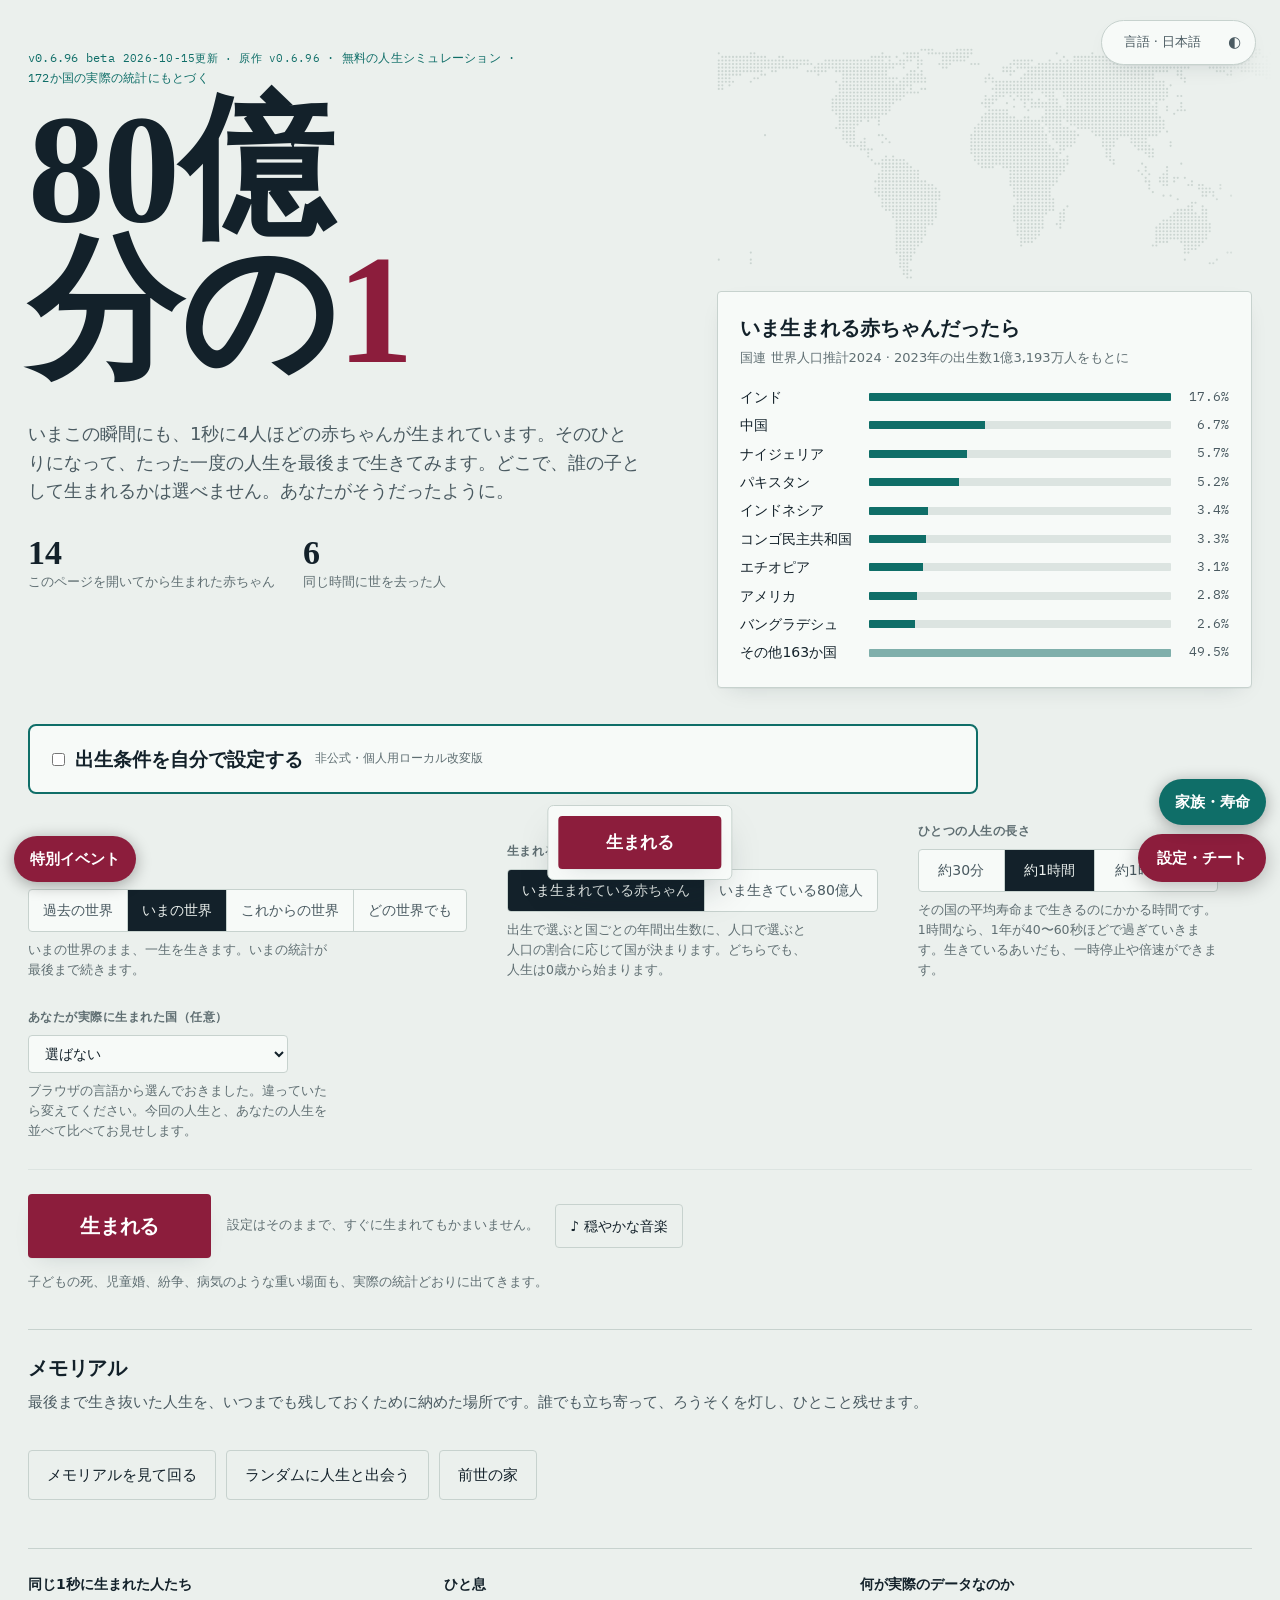
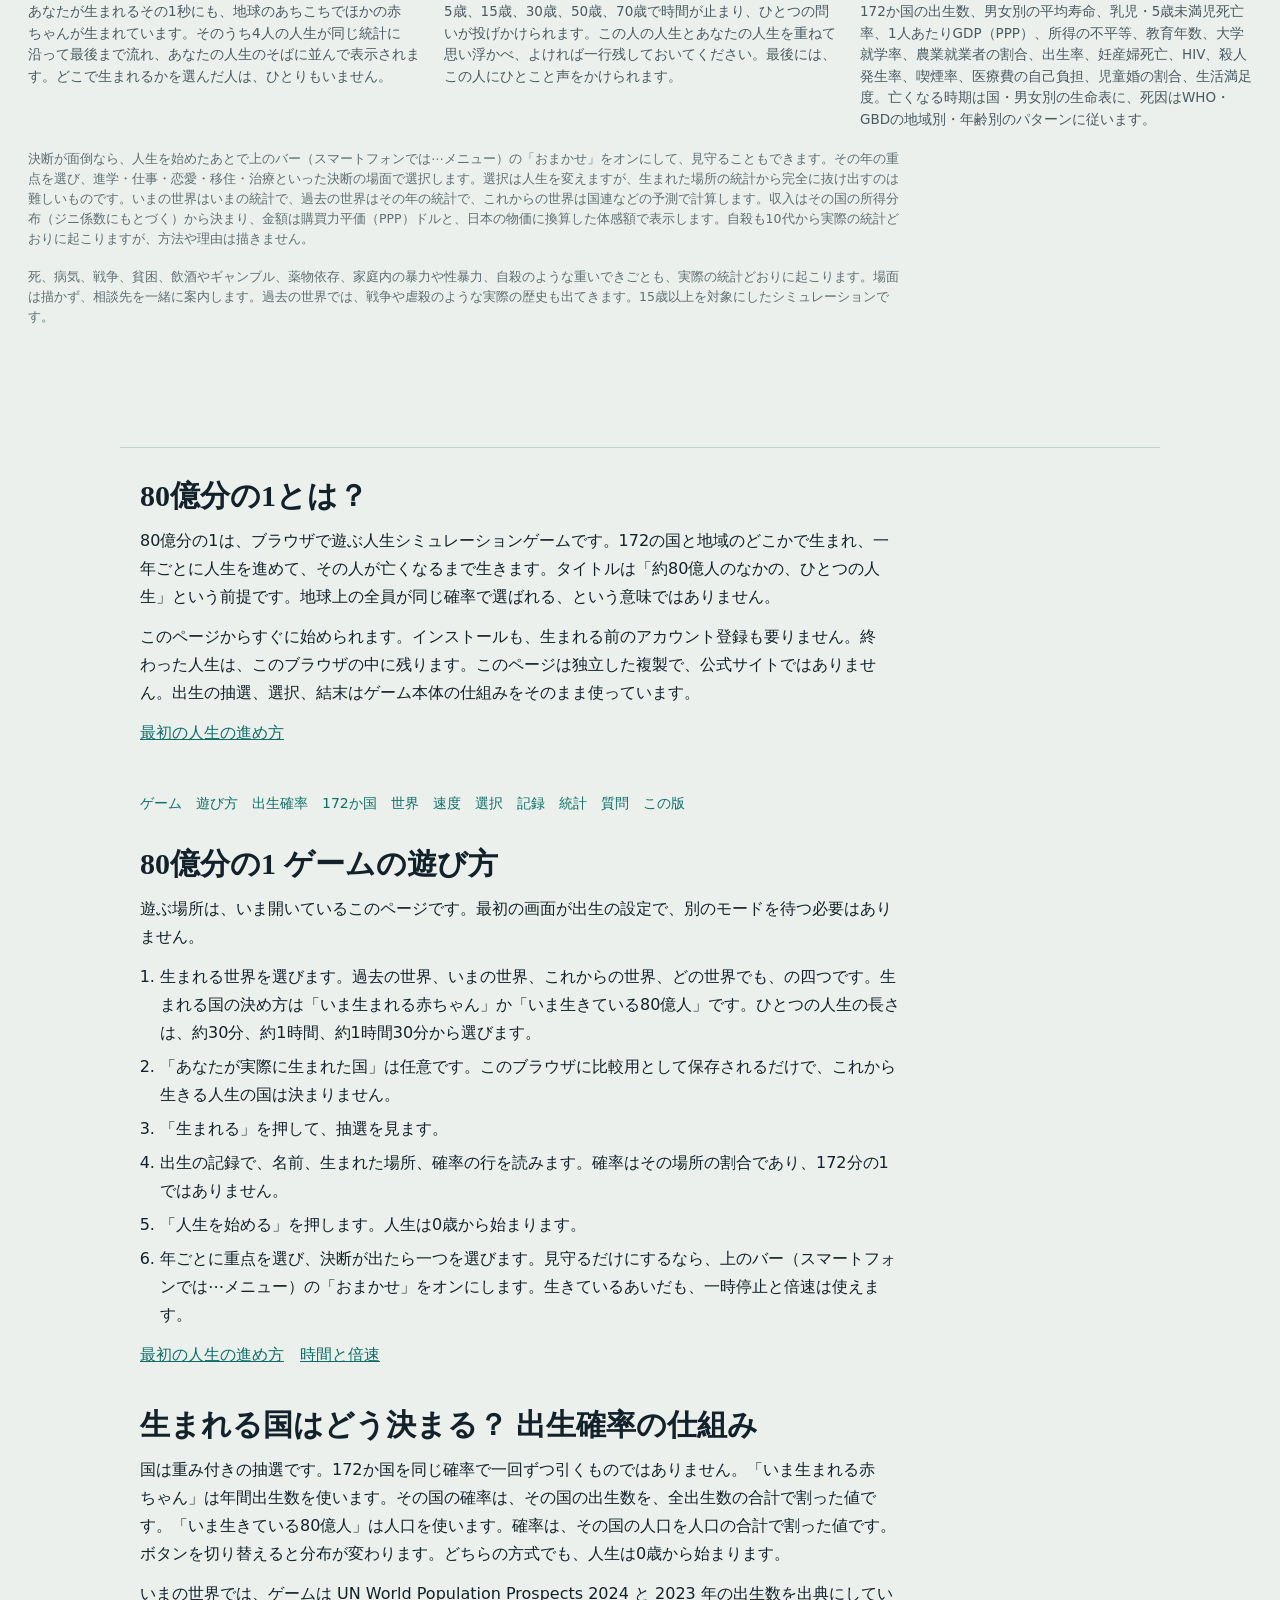
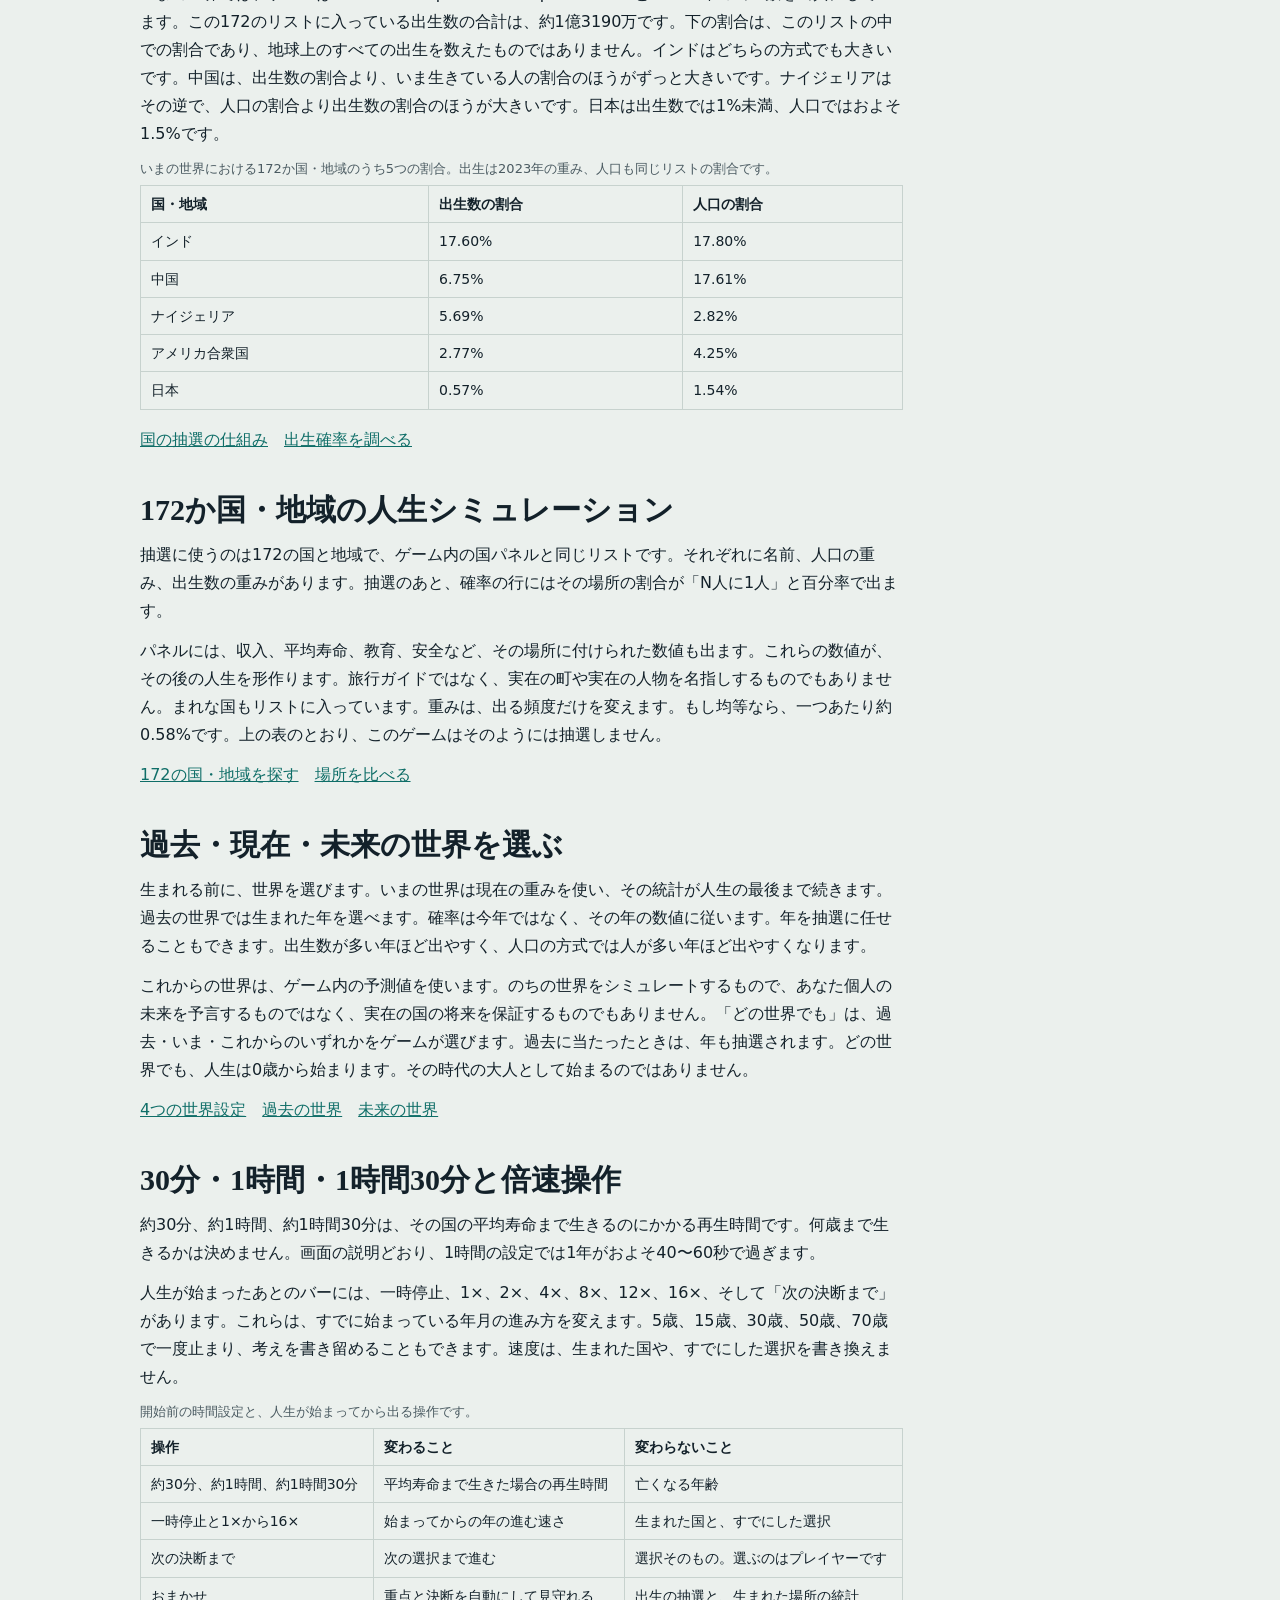
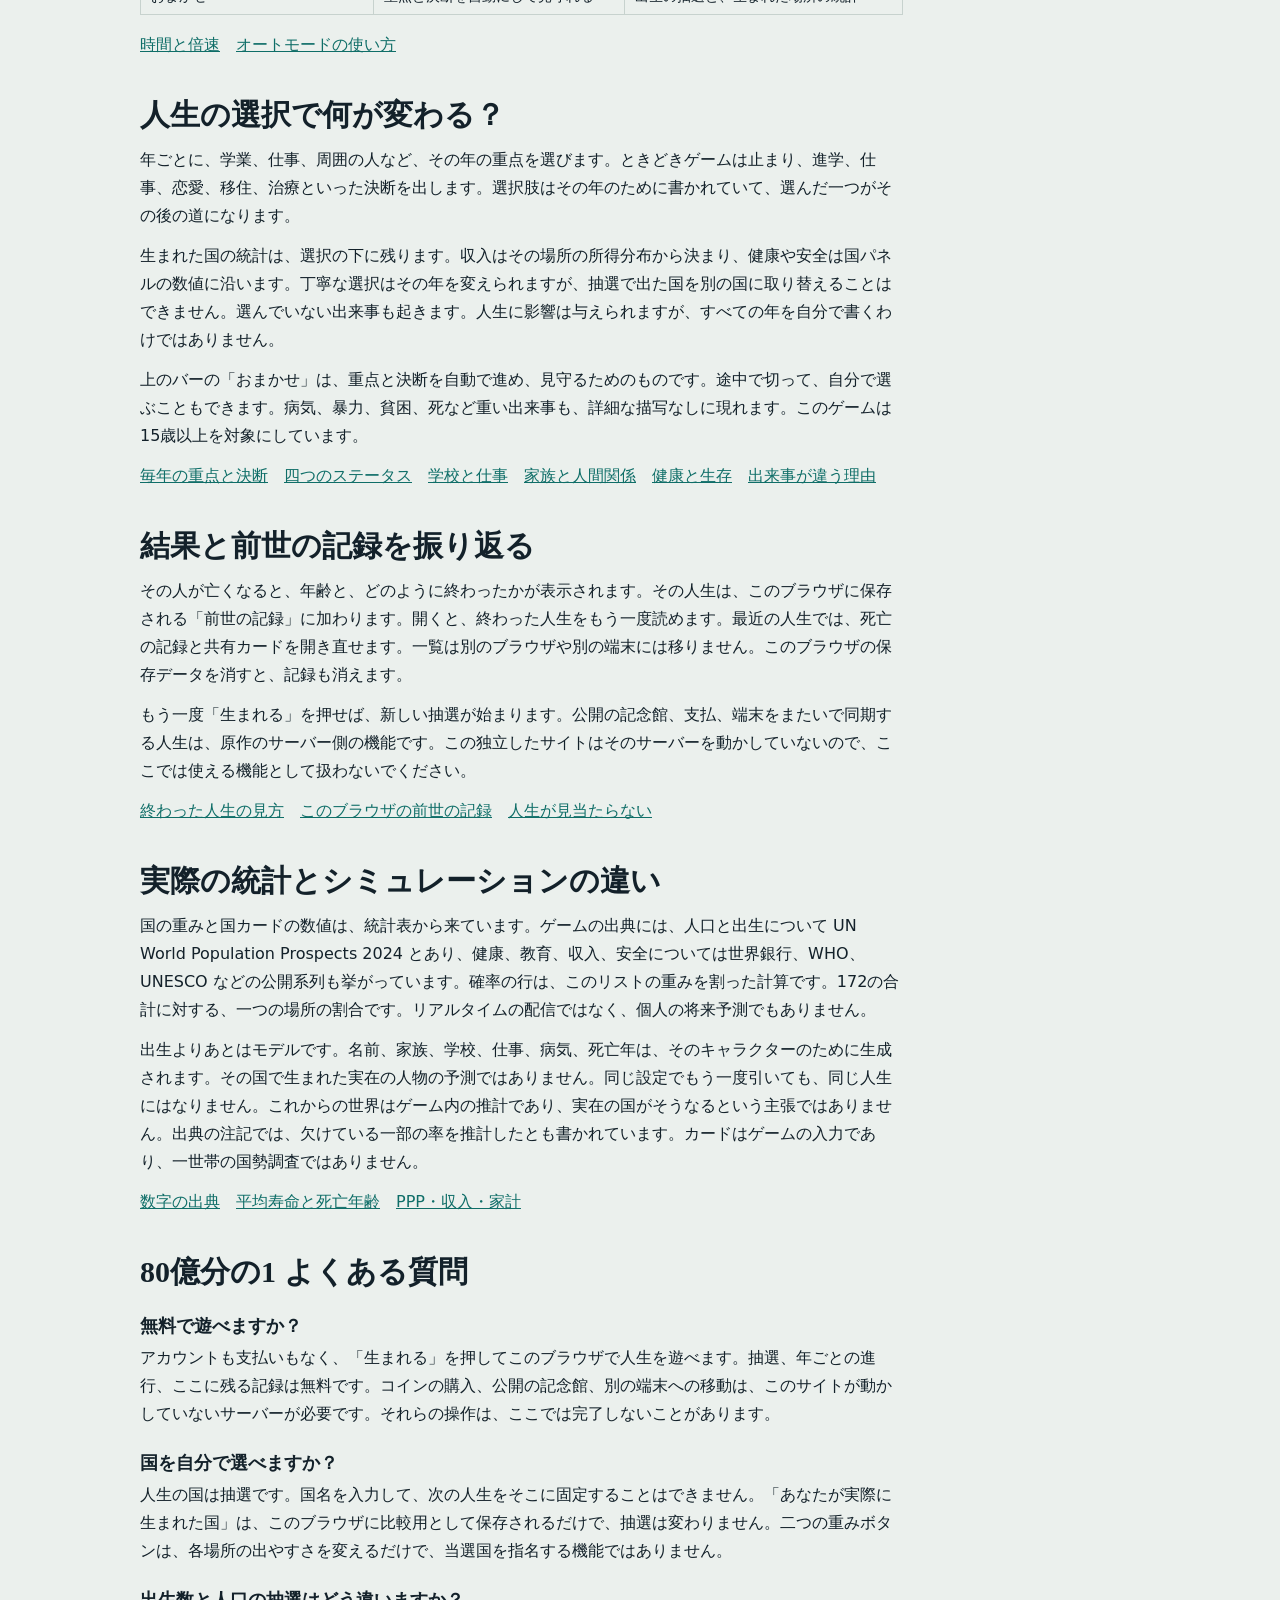
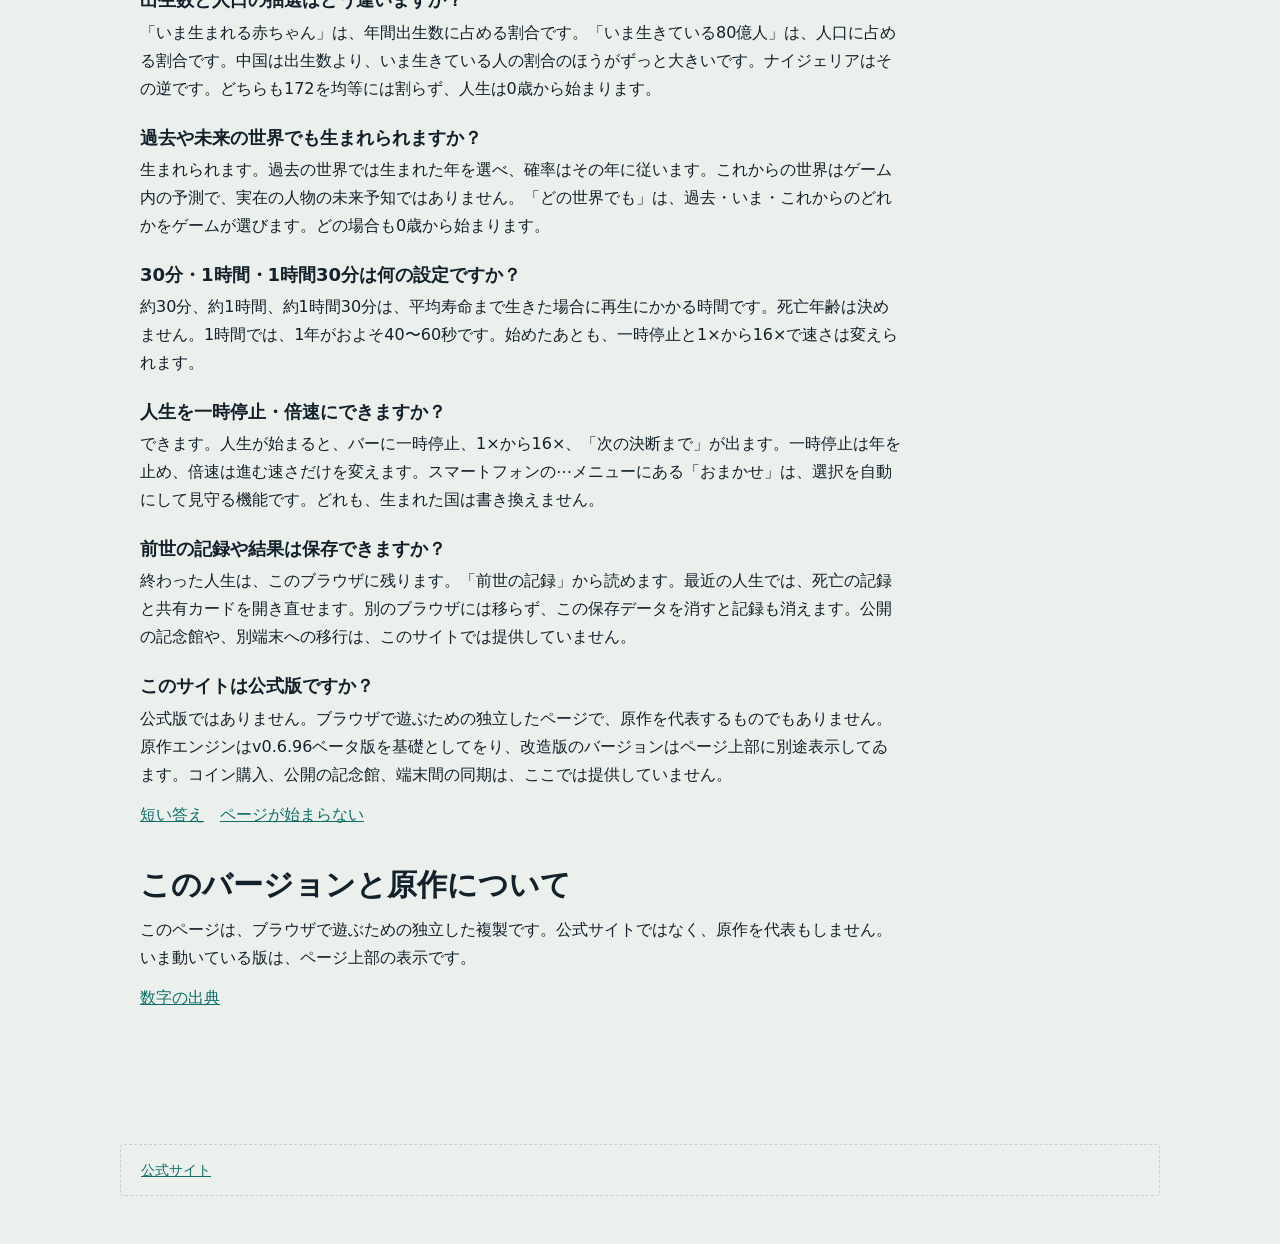
==== index.html @ ff4acc79 "fix: bypass missing historical data for isolated birth presets v0.4.1" ====
<!DOCTYPE html>
<!-- Unofficial modified edition; original game credited in README.md -->
<html lang="ja"><head><meta http-equiv="Content-Type" content="text/html; charset=UTF-8"><meta name="viewport" content="width=device-width,initial-scale=1,viewport-fit=cover"><title>【非公式改造版】80億分の1 ゲーム｜人生シミュレーションをブラウザで体験</title><meta name="description" content="80億分の1の人生シミュレーションゲームをブラウザで体験。生まれる国や境遇はランダムに決まり、選択や出来事を重ねながら一人の人生を歩みます。ゲームの始め方や操作も紹介。"><meta name="robots" content="index,follow,max-image-preview:large"><link rel="canonical" href="https://1in8billion.app/"><link rel="alternate" hreflang="ja" href="https://1in8billion.app/"><link rel="alternate" hreflang="en" href="https://1in8billion.app/en/"><link rel="alternate" hreflang="zh-Hans" href="https://1in8billion.app/zh-cn/"><link rel="alternate" hreflang="zh-Hant" href="https://1in8billion.app/zh-tw/"><link rel="alternate" hreflang="fr" href="https://1in8billion.app/fr/"><link rel="alternate" hreflang="de" href="https://1in8billion.app/de/"><link rel="alternate" hreflang="pl" href="https://1in8billion.app/pl/"><link rel="alternate" hreflang="it" href="https://1in8billion.app/it/"><link rel="alternate" hreflang="ko" href="https://1in8billion.app/ko/"><link rel="alternate" hreflang="pt-BR" href="https://1in8billion.app/pt-br/"><link rel="alternate" hreflang="es" href="https://1in8billion.app/es/"><link rel="alternate" hreflang="vi" href="https://1in8billion.app/vi/"><link rel="alternate" hreflang="x-default" href="https://1in8billion.app/"><meta property="og:type" content="website"><meta property="og:site_name" content="80億分の1"><meta property="og:locale" content="ja_JP"><meta property="og:title" content="80億分の1 ゲーム｜人生シミュレーションをブラウザで体験"><meta property="og:description" content="80億分の1の人生シミュレーションゲームをブラウザで体験。生まれる国や境遇はランダムに決まり、選択や出来事を重ねながら一人の人生を歩みます。ゲームの始め方や操作も紹介。"><meta property="og:url" content="https://1in8billion.app/"><meta name="twitter:card" content="summary"><meta name="twitter:title" content="80億分の1 ゲーム｜人生シミュレーションをブラウザで体験"><meta name="twitter:description" content="80億分の1の人生シミュレーションゲームをブラウザで体験。生まれる国や境遇はランダムに決まり、選択や出来事を重ねながら一人の人生を歩みます。ゲームの始め方や操作も紹介。"><meta name="theme-color" content="#8C1D3C"><link rel="icon" href="https://1in8billion.app/favicon.svg" type="image/svg+xml"><link rel="stylesheet" href="./fonts.css"><link rel="stylesheet" href="./game.ja.css"><link rel="stylesheet" href="./site.css"><script type="application/ld+json">{"@context":"https://schema.org","@type":"WebApplication","name":"80億分の1","url":"https://1in8billion.app/","description":"80億分の1の人生シミュレーションゲームをブラウザで体験。生まれる国や境遇はランダムに決まり、選択や出来事を重ねながら一人の人生を歩みます。ゲームの始め方や操作も紹介。","applicationCategory":"GameApplication","operatingSystem":"Web browser","inLanguage":"ja","isAccessibleForFree":true}</script></head><body>
<main id="app">
  <section id="intro">
    <nav class="langsw" aria-label="言語"><details class="language-picker"><summary>言語 · 日本語</summary><div class="language-options"><a href="https://1in8billion.app/" lang="ja" hreflang="ja" data-lang="ja" aria-current="page">日本語</a><a href="https://1in8billion.app/en/" lang="en" hreflang="en" data-lang="en">English</a><a href="https://1in8billion.app/zh-cn/" lang="zh-CN" hreflang="zh-Hans" data-lang="zh-CN">简体中文</a><a href="https://1in8billion.app/zh-tw/" lang="zh-TW" hreflang="zh-Hant" data-lang="zh-TW">繁體中文</a><a href="https://1in8billion.app/fr/" lang="fr" hreflang="fr" data-lang="fr">Français</a><a href="https://1in8billion.app/de/" lang="de" hreflang="de" data-lang="de">Deutsch</a><a href="https://1in8billion.app/pl/" lang="pl" hreflang="pl" data-lang="pl">Polski</a><a href="https://1in8billion.app/it/" lang="it" hreflang="it" data-lang="it">Italiano</a><a href="https://1in8billion.app/ko/" lang="ko" hreflang="ko" data-lang="ko">한국어</a><a href="https://1in8billion.app/pt-br/" lang="pt-BR" hreflang="pt-BR" data-lang="pt-BR">Português (Brasil)</a><a href="https://1in8billion.app/es/" lang="es" hreflang="es" data-lang="es">Español</a><a href="https://1in8billion.app/vi/" lang="vi" hreflang="vi" data-lang="vi">Tiếng Việt</a></div></details><button class="themebtn" id="themeBtn" type="button" aria-label="画面の明るさ：端末の設定に合わせる" title="画面の明るさ：端末の設定に合わせる"><span aria-hidden="true">◐</span></button></nav>
    <div class="tg-tip" id="tgTip" hidden=""></div>
    <div class="wrap">
    <div class="hero">
      <div class="herotext">
        <div class="kicker"><span class="nw"><span id="verTag">改造版 v0.4.1-custom</span><span class="nw" style="margin-left:8px;font-size:11px">2026-10-15更新 · 原作 v0.6.96</span> ·</span> <span class="nw">無料の人生シミュレーション ·</span> <span class="nw">172か国の実際の統計にもとづく</span></div>
        <h1>80億<span style="white-space:nowrap">分の<em>1</em></span></h1>
        <p class="friendline" id="friendLine" hidden=""></p>
        <p class="memo-news" id="memoNews" role="status" hidden=""></p>
        <div class="a2-tip a2-top" id="a2Tip" hidden=""></div>
        <p class="lede">いまこの瞬間にも、1秒に4人ほどの赤ちゃんが生まれています。そのひとりになって、たった一度の人生を最後まで生きてみます。どこで、誰の子として生まれるかは選べません。あなたがそうだったように。</p>
        <div class="counter" aria-live="off">
          <div><strong id="cBirth">340</strong><span>このページを開いてから生まれた赤ちゃん</span></div>
          <div><strong id="cDeath">158</strong><span>同じ時間に世を去った人</span></div>
        </div>
        <div class="tg-live" id="tgLive" hidden="">
          <p class="tg-now"><i class="tg-dot" aria-hidden="true"></i><span id="tgSub"></span></p>
          <p class="tg-feed" id="tgFeed" aria-live="off"></p>
        </div>
        <div class="hero-memo" id="heroMemo" hidden="">
          <p class="hm-t"><span>メモリアルに残された人生</span><button class="hm-all" id="heroMemoAll" type="button">すべて見る</button></p>
          <div class="hm-row" id="heroMemoRow"></div>
        </div>
      </div>
      <div class="heroside">
      <div class="tg-bg" id="tgBg"><canvas id="tgMap" role="img" aria-label="このシミュレーションの中の人たちがいま暮らしている国を、点で示した世界地図" width="885" height="374" style="height: 399px;"></canvas></div>
      <div class="odds">
        <h2 id="oddsTitle">いま生まれる赤ちゃんだったら</h2>
        <p class="sub" id="oddsSub">国連 世界人口推計2024 · 2023年の出生数1億3,193万人をもとに</p>
        <div id="oddsList"><div class="orow"><span>インド</span><span class="bar"><i style="width:100.0%"></i></span><span class="v">17.6%</span></div><div class="orow"><span>中国</span><span class="bar"><i style="width:38.3%"></i></span><span class="v">6.7%</span></div><div class="orow"><span>ナイジェリア</span><span class="bar"><i style="width:32.3%"></i></span><span class="v">5.7%</span></div><div class="orow"><span>パキスタン</span><span class="bar"><i style="width:29.6%"></i></span><span class="v">5.2%</span></div><div class="orow"><span>インドネシア</span><span class="bar"><i style="width:19.3%"></i></span><span class="v">3.4%</span></div><div class="orow"><span>コンゴ民主共和国</span><span class="bar"><i style="width:18.8%"></i></span><span class="v">3.3%</span></div><div class="orow"><span>エチオピア</span><span class="bar"><i style="width:17.7%"></i></span><span class="v">3.1%</span></div><div class="orow"><span>アメリカ</span><span class="bar"><i style="width:15.8%"></i></span><span class="v">2.8%</span></div><div class="orow"><span>バングラデシュ</span><span class="bar"><i style="width:15.0%"></i></span><span class="v">2.6%</span></div><div class="orow"><span>その他163か国</span><span class="bar"><i style="width:100.0%;opacity:.45"></i></span><span class="v">49.5%</span></div></div>
      </div>
      </div>
    </div>

    <div class="community" id="community" hidden="">
      <h2>みんなの人生</h2>
      <p class="cm-sub">それぞれが生きてみた人生と、感じたことを分かち合います。名前も連絡先もなく、人生だけが残ります。</p>
      <div id="cmPrev"></div>
      <button class="ghost" id="cmOpen" hidden="">すべて見る</button>
    </div>

    <div class="opts"><section id="manualPanel" style="flex:1 1 100%;border:2px solid var(--stamp);border-radius:8px;background:var(--card);padding:18px;max-width:950px"><div style="display:flex;align-items:center;gap:12px;flex-wrap:wrap"><label style="font-size:19px;font-weight:700"><input id="manualEnabled" type="checkbox"> 出生条件を自分で設定する</label><span style="color:var(--ink3);font-size:12px">非公式・個人用ローカル改変版</span></div><div id="manualFields" hidden style="margin-top:18px;display:grid;grid-template-columns:repeat(auto-fit,minmax(190px,1fr));gap:14px"><label>出生国<select id="manualCountry" class="sel" style="width:100%"></select></label><label>性別<select id="manualSex" class="sel" style="width:100%"><option value="">ランダム</option><option value="M">男性</option><option value="F">女性</option></select></label><label>家庭階層<select id="manualQ" class="sel" style="width:100%"><option value="">ランダム</option><option value="1">最下位20%</option><option value="2">下位20～40%</option><option value="3">中位40～60%</option><option value="4">上位20～40%</option><option value="5">上位20%</option></select></label><label>出生時の地位<select id="manualRoyal" class="sel" style="width:100%"><option value="">ランダム</option><option value="none">特別な地位なし</option><option value="r">王族</option><option value="n">旧貴族</option></select></label><label>特別な出自<select id="manualOrigin" class="sel" style="width:100%"><option value="">指定なし</option><option value="imperial">日本の皇族</option><option value="president_child">アメリカ大統領の息子・娘（架空設定）</option><option value="royal_gulf">湾岸諸国の王族</option><option value="europe_royal">欧州の王族</option><option value="png_remote_1950">1950年代パプアニューギニア・接触の少ない集団（架空）</option><option value="sentinel_island">北センチネル島の島民（架空・隔絶環境）</option></select></label><label>名前（任意）<input id="manualName" type="text" maxlength="50" placeholder="自動生成" style="width:100%"></label><label>居住環境<select id="manualUrban" class="sel" style="width:100%"><option value="">ランダム</option><option value="urban">都市</option><option value="rural">農村</option></select></label><label>出生時健康度（1～100）<input id="manualHealth" type="number" min="1" max="100" placeholder="ランダム" style="width:100%"></label><label>幸福度（1～100）<input id="manualHappiness" type="number" min="1" max="100" placeholder="ランダム" style="width:100%"></label><label>全分野の才能（0～100）<input id="manualTalent" type="number" min="0" max="100" placeholder="ランダム" style="width:100%"></label><p style="grid-column:1/-1;font-size:12px;color:var(--ink3);margin:0">隔絶集団プリセットは架空の代替歴史です。島民・集団の実際の生活、文化、将来を再現するものではありません。1950年代PNGは現在、1955年の出来事を想定した仮想シナリオです。過去の世界の統計データは未収録のため、暫定的に現代の国家データを使ひます。通常の国別イベントも一部残ります。空欄・「ランダム」の項目は元の抽選を使用します。固定された出生条件に対応しない社会制度やイベントが起こる場合があります。設定は次の新規出生にも使はれます。</p></div></section>
      <div class="optgroup">
        <span class="lbl">生まれる世界</span>
        <div class="seg seg4" role="group" aria-label="生まれる世界">
          <button data-era="past" aria-pressed="false">過去の世界</button>
          <button data-era="now" aria-pressed="true">いまの世界</button>
          <button data-era="future" aria-pressed="false">これからの世界</button>
          <button data-era="any" aria-pressed="false">どの世界でも</button>
        </div>
        <div class="erayr" id="eraYrRow" hidden=""><label for="eraYr">生まれた年</label><select id="eraYr" class="sel"><option value="r">どの年でも（1950〜2025年）</option><option value="2025">2025年</option><option value="2024">2024年</option><option value="2023">2023年</option><option value="2022">2022年</option><option value="2021">2021年</option><option value="2020">2020年</option><option value="2019">2019年</option><option value="2018">2018年</option><option value="2017">2017年</option><option value="2016">2016年</option><option value="2015">2015年</option><option value="2014">2014年</option><option value="2013">2013年</option><option value="2012">2012年</option><option value="2011">2011年</option><option value="2010">2010年</option><option value="2009">2009年</option><option value="2008">2008年</option><option value="2007">2007年</option><option value="2006">2006年</option><option value="2005">2005年</option><option value="2004">2004年</option><option value="2003">2003年</option><option value="2002">2002年</option><option value="2001">2001年</option><option value="2000">2000年</option><option value="1999">1999年</option><option value="1998">1998年</option><option value="1997">1997年</option><option value="1996">1996年</option><option value="1995">1995年</option><option value="1994">1994年</option><option value="1993">1993年</option><option value="1992">1992年</option><option value="1991">1991年</option><option value="1990">1990年</option><option value="1989">1989年</option><option value="1988">1988年</option><option value="1987">1987年</option><option value="1986">1986年</option><option value="1985">1985年</option><option value="1984">1984年</option><option value="1983">1983年</option><option value="1982">1982年</option><option value="1981">1981年</option><option value="1980">1980年</option><option value="1979">1979年</option><option value="1978">1978年</option><option value="1977">1977年</option><option value="1976">1976年</option><option value="1975">1975年</option><option value="1974">1974年</option><option value="1973">1973年</option><option value="1972">1972年</option><option value="1971">1971年</option><option value="1970">1970年</option><option value="1969">1969年</option><option value="1968">1968年</option><option value="1967">1967年</option><option value="1966">1966年</option><option value="1965">1965年</option><option value="1964">1964年</option><option value="1963">1963年</option><option value="1962">1962年</option><option value="1961">1961年</option><option value="1960">1960年</option><option value="1959">1959年</option><option value="1958">1958年</option><option value="1957">1957年</option><option value="1956">1956年</option><option value="1955">1955年</option><option value="1954">1954年</option><option value="1953">1953年</option><option value="1952">1952年</option><option value="1951">1951年</option><option value="1950">1950年</option></select></div>
        <span class="hint" id="eraHint">いまの世界のまま、一生を生きます。いまの統計が最後まで続きます。</span>
      </div>
      <div class="optgroup">
        <span class="lbl">生まれる国の決め方</span>
        <div class="seg" role="group" aria-label="生まれる国の決め方">
          <button data-mode="birth" aria-pressed="true">いま生まれている赤ちゃん</button>
          <button data-mode="pop" aria-pressed="false">いま生きている80億人</button>
        </div>
        <span class="hint">出生で選ぶと国ごとの年間出生数に、人口で選ぶと人口の割合に応じて国が決まります。どちらでも、人生は0歳から始まります。</span>
      </div>
      <div class="optgroup">
        <span class="lbl">ひとつの人生の長さ</span>
        <div class="seg" role="group" aria-label="ひとつの人生の長さ">
          <button data-pace="30" aria-pressed="false">約30分</button>
          <button data-pace="60" aria-pressed="true">約1時間</button>
          <button data-pace="90" aria-pressed="false">約1時間30分</button>
        </div>
        <span class="hint">その国の平均寿命まで生きるのにかかる時間です。1時間なら、1年が40〜60秒ほどで過ぎていきます。生きているあいだも、一時停止や倍速ができます。</span>
      </div>
      <div class="optgroup">
        <span class="lbl">あなたが実際に生まれた国（任意）</span>
        <select id="homeSel" class="sel" aria-label="あなたが実際に生まれた国"><option value="">選ばない</option><option value="IRL">アイルランド</option><option value="AZE">アゼルバイジャン</option><option value="AFG">アフガニスタン</option><option value="USA">アメリカ</option><option value="ARE">アラブ首長国連邦</option><option value="DZA">アルジェリア</option><option value="ARG">アルゼンチン</option><option value="ALB">アルバニア</option><option value="ARM">アルメニア</option><option value="AGO">アンゴラ</option><option value="YEM">イエメン</option><option value="GBR">イギリス</option><option value="ISR">イスラエル</option><option value="ITA">イタリア</option><option value="IRQ">イラク</option><option value="IRN">イラン</option><option value="IND">インド</option><option value="IDN">インドネシア</option><option value="UGA">ウガンダ</option><option value="UKR">ウクライナ</option><option value="UZB">ウズベキスタン</option><option value="URY">ウルグアイ</option><option value="ECU">エクアドル</option><option value="EGY">エジプト</option><option value="EST">エストニア</option><option value="SWZ">エスワティニ</option><option value="ETH">エチオピア</option><option value="ERI">エリトリア</option><option value="SLV">エルサルバドル</option><option value="AUS">オーストラリア</option><option value="AUT">オーストリア</option><option value="OMN">オマーン</option><option value="NLD">オランダ</option><option value="GHA">ガーナ</option><option value="CPV">カーボベルデ</option><option value="GUY">ガイアナ</option><option value="KAZ">カザフスタン</option><option value="QAT">カタール</option><option value="CAN">カナダ</option><option value="GAB">ガボン</option><option value="CMR">カメルーン</option><option value="GMB">ガンビア</option><option value="KHM">カンボジア</option><option value="GIN">ギニア</option><option value="GNB">ギニアビサウ</option><option value="CYP">キプロス</option><option value="CUB">キューバ</option><option value="GRC">ギリシャ</option><option value="KGZ">キルギス</option><option value="GTM">グアテマラ</option><option value="KWT">クウェート</option><option value="HRV">クロアチア</option><option value="KEN">ケニア</option><option value="CIV">コートジボワール</option><option value="CRI">コスタリカ</option><option value="XKX">コソボ</option><option value="COM">コモロ</option><option value="COL">コロンビア</option><option value="COG">コンゴ共和国</option><option value="COD">コンゴ民主共和国</option><option value="SAU">サウジアラビア</option><option value="ZMB">ザンビア</option><option value="SLE">シエラレオネ</option><option value="DJI">ジブチ</option><option value="JAM">ジャマイカ</option><option value="GEO">ジョージア</option><option value="SYR">シリア</option><option value="SGP">シンガポール</option><option value="ZWE">ジンバブエ</option><option value="CHE">スイス</option><option value="SWE">スウェーデン</option><option value="SDN">スーダン</option><option value="ESP">スペイン</option><option value="SUR">スリナム</option><option value="LKA">スリランカ</option><option value="SVK">スロバキア</option><option value="SVN">スロベニア</option><option value="SEN">セネガル</option><option value="SRB">セルビア</option><option value="SOM">ソマリア</option><option value="SLB">ソロモン諸島</option><option value="THA">タイ</option><option value="TJK">タジキスタン</option><option value="TZA">タンザニア</option><option value="CZE">チェコ</option><option value="TCD">チャド</option><option value="TUN">チュニジア</option><option value="CHL">チリ</option><option value="DNK">デンマーク</option><option value="DEU">ドイツ</option><option value="TGO">トーゴ</option><option value="DOM">ドミニカ共和国</option><option value="TTO">トリニダード・トバゴ</option><option value="TKM">トルクメニスタン</option><option value="TUR">トルコ</option><option value="NGA">ナイジェリア</option><option value="NAM">ナミビア</option><option value="NIC">ニカラグア</option><option value="NER">ニジェール</option><option value="NZL">ニュージーランド</option><option value="NPL">ネパール</option><option value="NOR">ノルウェー</option><option value="BHR">バーレーン</option><option value="HTI">ハイチ</option><option value="PAK">パキスタン</option><option value="PAN">パナマ</option><option value="PNG">パプアニューギニア</option><option value="PRY">パラグアイ</option><option value="PSE">パレスチナ</option><option value="HUN">ハンガリー</option><option value="BGD">バングラデシュ</option><option value="FJI">フィジー</option><option value="PHL">フィリピン</option><option value="FIN">フィンランド</option><option value="BTN">ブータン</option><option value="BRA">ブラジル</option><option value="FRA">フランス</option><option value="BGR">ブルガリア</option><option value="BFA">ブルキナファソ</option><option value="BDI">ブルンジ</option><option value="VNM">ベトナム</option><option value="BEN">ベナン</option><option value="VEN">ベネズエラ</option><option value="BLR">ベラルーシ</option><option value="PER">ペルー</option><option value="BEL">ベルギー</option><option value="POL">ポーランド</option><option value="BIH">ボスニア・ヘルツェゴビナ</option><option value="BWA">ボツワナ</option><option value="BOL">ボリビア</option><option value="PRT">ポルトガル</option><option value="HND">ホンジュラス</option><option value="MAC">マカオ</option><option value="MDG">マダガスカル</option><option value="MWI">マラウイ</option><option value="MLI">マリ</option><option value="MLT">マルタ</option><option value="MYS">マレーシア</option><option value="MMR">ミャンマー</option><option value="MEX">メキシコ</option><option value="MUS">モーリシャス</option><option value="MRT">モーリタニア</option><option value="MOZ">モザンビーク</option><option value="MDV">モルディブ</option><option value="MDA">モルドバ</option><option value="MAR">モロッコ</option><option value="MNG">モンゴル</option><option value="MNE">モンテネグロ</option><option value="JOR">ヨルダン</option><option value="LAO">ラオス</option><option value="LVA">ラトビア</option><option value="LTU">リトアニア</option><option value="LBY">リビア</option><option value="LBR">リベリア</option><option value="ROU">ルーマニア</option><option value="LUX">ルクセンブルク</option><option value="RWA">ルワンダ</option><option value="LSO">レソト</option><option value="LBN">レバノン</option><option value="RUS">ロシア</option><option value="KOR">韓国</option><option value="HKG">香港</option><option value="GNQ">赤道ギニア</option><option value="TWN">台湾</option><option value="CAF">中央アフリカ</option><option value="CHN">中国</option><option value="TLS">東ティモール</option><option value="ZAF">南アフリカ</option><option value="SSD">南スーダン</option><option value="JPN">日本</option><option value="MKD">北マケドニア</option><option value="PRK">北朝鮮</option></select>
        <span class="hint">ブラウザの言語から選んでおきました。違っていたら変えてください。今回の人生と、あなたの人生を並べて比べてお見せします。</span>
      </div>
      <div class="ctarow">
        <button class="cta" id="startBtn">生まれる</button>
        <span class="ctahint">設定はそのままで、すぐに生まれてもかまいません。</span>
        <button class="ghost musicbtn" data-music="1" aria-pressed="false">♪ 穏やかな音楽</button><input type="range" class="vol" min="0" max="100" step="5" value="100" aria-label="音楽の音量" title="音楽の音量" hidden="">
        <button class="ghost" id="resumeBtn" hidden="">続きから</button>
      </div>
      <div class="introfoot off" id="introFoot"><button class="ghost" id="resumeBtn2" hidden="">続きから</button><button class="cta" id="startBtn2">生まれる</button></div>
      <div class="guard" id="guard" hidden=""></div>
    </div>
    <p class="warnline">子どもの死、児童婚、紛争、病気のような重い場面も、実際の統計どおりに出てきます。</p>

    <div class="community memo-box" id="memoBox">
      <h2>メモリアル</h2>
      <p class="cm-sub">最後まで生き抜いた人生を、いつまでも残しておくために納めた場所です。誰でも立ち寄って、ろうそくを灯し、ひとこと残せます。</p>
      <div class="memo-car"><button class="memo-car-b l" id="memoCarL" aria-label="前のメモリアル" hidden="">‹</button><div id="memoPrev" class="memo-row"></div><button class="memo-car-b r" id="memoCarR" aria-label="次のメモリアル" hidden="">›</button></div>
      <div class="memo-btns"><button class="ghost" id="memoOpen">メモリアルを見て回る</button><button class="ghost" id="memoRand">ランダムに人生と出会う</button><button class="ghost" id="memoMineBtn">前世の家</button></div>
    </div>

    <div class="pastlives" id="pastLives" hidden="">
      <div class="panel">
        <h3><span>前世の記録</span><span class="lbl" id="pastSum"></span></h3>
        <p class="pl-hint" id="pastHint" hidden="">直近10回の人生は、「もう一度見る」を押すと、最期の記録と共有カードをもう一度開けます。</p>
        <div class="pl-store"><p id="pastStore">記録はこのブラウザにだけ残ります。</p><button class="ghost" id="moveBtn">記録を移す</button></div>
        <div id="pastLook"></div>
        <ul class="pl-list" id="pastBody"></ul>
        <button class="ghost pl-more" id="pastMore" hidden="">過去の人生をもっと見る</button>
        <div class="pl-edit"><button class="ghost" id="pastEdit" aria-pressed="false">記録を整理する</button><button class="ghost" id="pastAll" hidden="">すべて消す</button><p class="pl-hint" id="pastEditNote" hidden="">消した人生は元に戻せません。メモリアルに迎えた人生は、メモリアルにそのまま残ります。</p></div>
      </div>
    </div>

    <div class="together" id="together" hidden="">
      <h2>このシミュレーションの中の人たち</h2>
      <p class="tg-where" id="tgWhere" hidden=""><span class="lbl">いま暮らしている国</span><span class="tg-list" id="tgList"></span></p>
      <div class="tg-tot" id="tgTot" hidden=""></div>
    </div>

    <div class="notes">
      <div><h3>同じ1秒に生まれた人たち</h3><p>あなたが生まれるその1秒にも、地球のあちこちでほかの赤ちゃんが生まれています。そのうち4人の人生が同じ統計に沿って最後まで流れ、あなたの人生のそばに並んで表示されます。どこで生まれるかを選んだ人は、ひとりもいません。</p></div>
      <div><h3>ひと息</h3><p>5歳、15歳、30歳、50歳、70歳で時間が止まり、ひとつの問いが投げかけられます。この人の人生とあなたの人生を重ねて思い浮かべ、よければ一行残しておいてください。最後には、この人にひとこと声をかけられます。</p></div>
      <div><h3>何が実際のデータなのか</h3><p>172か国の出生数、男女別の平均寿命、乳児・5歳未満児死亡率、1人あたりGDP（PPP）、所得の不平等、教育年数、大学就学率、農業就業者の割合、出生率、妊産婦死亡、HIV、殺人発生率、喫煙率、医療費の自己負担、児童婚の割合、生活満足度。亡くなる時期は国・男女別の生命表に、死因はWHO・GBDの地域別・年齢別のパターンに従います。</p></div>
    </div>
    <p class="fine" id="howNote">決断が面倒なら、人生を始めたあとで上のバー（スマートフォンでは⋯メニュー）の「おまかせ」をオンにして、見守ることもできます。その年の重点を選び、進学・仕事・恋愛・移住・治療といった決断の場面で選択します。選択は人生を変えますが、生まれた場所の統計から完全に抜け出すのは難しいものです。いまの世界はいまの統計で、過去の世界はその年の統計で、これからの世界は国連などの予測で計算します。収入はその国の所得分布（ジニ係数にもとづく）から決まり、金額は購買力平価（PPP）ドルと、日本の物価に換算した体感額で表示します。自殺も10代から実際の統計どおりに起こりますが、方法や理由は描きません。</p>
    <p class="fine" id="heavyNote">死、病気、戦争、貧困、飲酒やギャンブル、薬物依存、家庭内の暴力や性暴力、自殺のような重いできごとも、実際の統計どおりに起こります。場面は描かず、相談先を一緒に案内します。過去の世界では、戦争や虐殺のような実際の歴史も出てきます。15歳以上を対象にしたシミュレーションです。</p>

    </div>
  </section>

  <section id="roll" class="wrap" hidden="">
    <div class="roller" id="roller">
      <div class="lbl">出生地を決めています</div>
      <div class="country" id="rollName" aria-live="polite"></div>
      <div class="meta" id="rollMeta"></div>
    </div>
    <div class="cert" id="cert" hidden="">
      <div class="band"><b>出生届</b><span id="certNo"></span></div>
      <div class="body">
        <div class="guilloche" id="certG" aria-hidden="true"></div>
        <div class="lbl">名前</div>
        <h2 id="certName"></h2>
        <p class="story" id="certStory"></p>
        <p class="certpace" id="certPace"></p>
        <div class="fields" id="certFields"></div>
        <figure class="certmap" id="certMapF" hidden=""><canvas id="certMap" aria-hidden="true"></canvas><figcaption id="certMapC"></figcaption></figure>
        <div class="odds-line" id="certOdds"></div>
        <div class="homecmp" id="certHome" hidden=""></div>
        <div class="certcomps" id="certComps"></div>
      </div>
      <div class="foot"><button class="ghost" id="certCardBtn">誕生カードを共有</button><button class="cta" id="beginBtn">人生を始める</button></div>
    </div>
  </section>

  <section id="lifeview" hidden="">
    <header class="topbar">
      <div class="wrap">
        <div class="brand">80億<span style="white-space:nowrap">分の<em>1</em></span></div>
        <div class="agebox">
          <div class="age" id="ageNum">0<small>歳</small></div>
          <div class="yr"><span class="t" id="ageYear"></span><div class="prog" aria-hidden="true"><i id="prog"></i></div></div>
        </div>
        <div class="speed" role="group" aria-label="時間の流れ">
          <button id="pauseBtn" aria-pressed="false" aria-label="一時停止">❚❚<span class="pzl"> 一時停止</span></button>
          <span class="sps" id="spSet">
            <button data-speed="1">1<span class="x">×</span></button>
            <button data-speed="2">2<span class="x">×</span></button>
            <button data-speed="4">4<span class="x">×</span></button>
            <button data-speed="8">8<span class="x">×</span></button>
            <button data-speed="12">12<span class="x">×</span></button>
            <button data-speed="16">16<span class="x">×</span></button>
          </span>
          <p class="speedhint" id="speedHint" role="status" hidden=""></p>
          <button class="ff" id="ffBtn" aria-pressed="false" aria-label="次の決断まで"><span class="fftx">次の決断まで</span><span class="ffsh">次へ</span> »</button>
          <button class="ff morebtn" id="moreBtn" aria-expanded="false" aria-controls="moreMenu" aria-label="その他">⋯</button>
          <div class="more" id="moreMenu">
            <button class="ff" id="autoBtn" aria-pressed="false" title="決断をおまかせにして見守ります">おまかせ</button>
            <button class="ff" data-music="1" aria-pressed="false" title="穏やかなBGM">♪ 音楽</button><input type="range" class="vol" min="0" max="100" step="5" value="100" aria-label="音楽の音量" title="音楽の音量" hidden="">
            <button class="ff" id="pauseQ" aria-pressed="true" title="5・15・30・50・70歳でいったん止まり、思いを書き留める画面">✎ 思いを残す</button>
            <button class="ff themebtn2" id="themeBtn2" type="button" aria-label="画面の明るさ：端末の設定に合わせる" title="画面の明るさ：端末の設定に合わせる"><span aria-hidden="true">◐</span><span class="tbl"> 画面：自動</span></button>
      
            <button class="ff mo" id="goFam">家族と暮らしを見る</button>
            <button class="ff mo" id="goShop">お金を使う · 投資</button>
            <button class="ff" id="quitBtn">中断</button>
          </div>
        </div>
      </div>
    </header>
    <div class="wrap life">
      <div class="col">
        <div class="panel idcard p-id">
          <div class="guilloche" id="idG" aria-hidden="true"></div>
          <div class="top" id="idTop"></div>
          <div class="in">
            <div class="portrait" id="portrait"></div>
            <div style="min-width:0"><div class="nm" id="idName"></div><dl id="idDl"></dl></div>
          </div>
          <div class="mrz" id="mrz"></div>
        </div>
        <div class="panel p-stats">
          <h3><span>状態</span><span class="lbl">0–100</span><button type="button" class="foldbtn" data-fold="p-stats" aria-expanded="true" aria-label="たたむ"></button></h3>
          <div id="statBars"></div>
          <details class="stathelp"><summary>状態は何を表していますか？</summary><ul>
            <li><b>健康</b> 亡くなるリスクや、仕事を続けられるかどうかに影響します。運動・健診・健康管理で上がり、年をとると下がります。</li>
            <li><b>幸福</b> 人生への満足感です。収入、家族や友人、健康、借金が影響します。</li>
            <li><b>知識</b> 入学試験、仕事の話、最初にもらう年収に影響します。家の暮らし向きや国の教育環境のほうが大きく作用し、70あたりからは、さらに上がっても差は小さくなります。</li>
            <li><b>人間関係</b> 家族や友人との絆です。結婚と離婚の危機、子どもとの話し合い、学校でいじめにあう可能性、老後の孤独に影響します。</li>
          </ul><p>高い数値は可能性を高めるだけで、結果を決めるわけではありません。実際の人生と同じように、運や境遇も一緒に作用します。</p></details>
          <div class="money" id="money"></div>
          <div class="spend" id="spend" hidden=""></div>
        </div>
        
      </div>
      <div class="col">
        <div class="panel p-scene"><div class="scene" id="scene" role="img" aria-label="いまの人生のようす"></div><p class="scenecap" id="sceneCap"></p></div>
        <div class="minibar" id="miniBar" role="group" aria-label="状態と今年の重点">
          <div class="mb-st" id="mbSt"></div>
          <button type="button" class="mb-fo" id="mbFo" aria-expanded="false" aria-controls="mbPick"><span class="mb-fl">重点</span><b id="mbFoN"></b><span class="mb-ar" aria-hidden="true">▾</span></button>
          <button type="button" class="mb-sh" id="mbShop" aria-label="お金を使う・投資">お金</button>
          <div class="mb-pick chips" id="mbPick" hidden=""></div>
        </div>
        <div class="panel p-focus">
          <h3><span>今年の重点</span><span class="lbl" id="focusLbl">いつでも変えられます</span></h3>
          <div class="status" id="status"></div>
          <p class="fohint" id="focusHint" role="status" hidden=""></p>
          <div class="chips" id="focusChips"></div>
        </div>
        <div class="panel p-feed">
          <h3><span>人生の記録</span><span class="lbl">新しい順 · <span class="sth">行をタップで☆</span></span></h3>
          <div class="feedmoney" id="feedMoney" hidden=""></div>
          <p class="tgline" id="tgLine" hidden=""></p>
          <ul class="feed" id="feed" aria-live="polite"></ul>
          <button type="button" class="ghost sm feedmore" id="feedMore" aria-expanded="false" hidden="">以前の記録をもっと見る</button>
        </div>
      </div>
      <div class="col col3"><div class="panel p-fam">
          <h3><span>家族と暮らし</span><button type="button" class="foldbtn" data-fold="p-fam" aria-expanded="true" aria-label="たたむ"></button></h3>
          <div class="fam" id="fam"></div>
        </div>
        <div class="panel p-comps">
          <h3><span>同じ1秒に生まれた人たち</span><span class="lbl">いま、同じ年齢で</span><button type="button" class="foldbtn" data-fold="p-comps" aria-expanded="true" aria-label="たたむ"></button></h3>
          <ul class="comps" id="compList"></ul>
        </div>
        <div class="panel p-grid">
          <h3><span>人生地図</span><span class="lbl">1マス = 1年</span><button type="button" class="foldbtn" data-fold="p-grid" aria-expanded="true" aria-label="たたむ"></button></h3>
          <div class="grid10" id="grid"></div>
          <div class="gridkey" id="gridKey"></div>
        </div>
        <div class="panel p-chart">
          <h3><span>生存曲線</span><span class="lbl">同じ年に生まれた人のうち、生きている人の割合</span><button type="button" class="foldbtn" data-fold="p-chart" aria-expanded="true" aria-label="たたむ"></button></h3>
          <div class="chart" id="chart"></div>
          <div class="legend" id="chartLegend"></div>
        </div>
        <div class="panel stats p-cty">
          <h3><span id="ctyTitle"></span><button class="ghost" id="ctySwitch" style="padding:4px 10px;font-size:12px" hidden=""></button><button type="button" class="foldbtn" data-fold="p-cty" aria-expanded="true" aria-label="たたむ"></button></h3>
          <dl id="ctyDl"></dl>
          <div class="src">出典：国連 世界人口推計2024、UN IGME、世界銀行 WDI、WHO（妊産婦死亡・喫煙・医療費）、UNESCO UIS、UNDP HDR、ILO、UNAIDS、UNODC、UNICEF、World Happiness Report 2024（大半は Our World in Data 経由）。過去とこれからの世界には、国連 世界人口推計2024・世界都市化予測2018、Maddison Project 2020、UCDP/PRIO、Lee-Lee 2016 も使っています。交通事故死亡率・児童婚の割合の一部と欠損値は、地域平均などから推定しました。世界銀行・Our World in Data・Maddison・UCDP のデータ（CC BY 4.0）と国連のデータ（CC BY 3.0 IGO）を加工して使用しています。</div>
        </div>
      </div>
    </div>
  </section>

  <section id="dead" class="wrap" hidden=""></section>
  <section id="lab" class="wrap" hidden=""></section>
</main><section class="site-seo" aria-label="この人生シミュレーションについて"><section class="site-seo__section" id="seo-b01"><h2>80億分の1とは？</h2><p>80億分の1は、ブラウザで遊ぶ人生シミュレーションゲームです。172の国と地域のどこかで生まれ、一年ごとに人生を進めて、その人が亡くなるまで生きます。タイトルは「約80億人のなかの、ひとつの人生」という前提です。地球上の全員が同じ確率で選ばれる、という意味ではありません。</p><p>このページからすぐに始められます。インストールも、生まれる前のアカウント登録も要りません。終わった人生は、このブラウザの中に残ります。このページは独立した複製で、公式サイトではありません。出生の抽選、選択、結末はゲーム本体の仕組みをそのまま使っています。</p><p class="site-seo__more"><a href="https://1in8billion.app/how-to-play/">最初の人生の進め方</a></p></section><nav class="site-seo__nav" aria-label="このページの内容"><a href="https://1in8billion.app/#seo-b01">ゲーム</a><a href="https://1in8billion.app/#seo-b02">遊び方</a><a href="https://1in8billion.app/#seo-b03">出生確率</a><a href="https://1in8billion.app/#seo-b04">172か国</a><a href="https://1in8billion.app/#seo-b05">世界</a><a href="https://1in8billion.app/#seo-b06">速度</a><a href="https://1in8billion.app/#seo-b07">選択</a><a href="https://1in8billion.app/#seo-b08">記録</a><a href="https://1in8billion.app/#seo-b09">統計</a><a href="https://1in8billion.app/#seo-b10">質問</a><a href="https://1in8billion.app/#seo-b11">この版</a></nav><section class="site-seo__section" id="seo-b02"><h2>80億分の1 ゲームの遊び方</h2><p>遊ぶ場所は、いま開いているこのページです。最初の画面が出生の設定で、別のモードを待つ必要はありません。</p><ol><li>生まれる世界を選びます。過去の世界、いまの世界、これからの世界、どの世界でも、の四つです。生まれる国の決め方は「いま生まれる赤ちゃん」か「いま生きている80億人」です。ひとつの人生の長さは、約30分、約1時間、約1時間30分から選びます。</li><li>「あなたが実際に生まれた国」は任意です。このブラウザに比較用として保存されるだけで、これから生きる人生の国は決まりません。</li><li>「生まれる」を押して、抽選を見ます。</li><li>出生の記録で、名前、生まれた場所、確率の行を読みます。確率はその場所の割合であり、172分の1ではありません。</li><li>「人生を始める」を押します。人生は0歳から始まります。</li><li>年ごとに重点を選び、決断が出たら一つを選びます。見守るだけにするなら、上のバー（スマートフォンでは⋯メニュー）の「おまかせ」をオンにします。生きているあいだも、一時停止と倍速は使えます。</li></ol><p class="site-seo__more"><a href="https://1in8billion.app/how-to-play/">最初の人生の進め方</a><a href="https://1in8billion.app/speed-controls/">時間と倍速</a></p></section><section class="site-seo__section" id="seo-b03"><h2>生まれる国はどう決まる？ 出生確率の仕組み</h2><p>国は重み付きの抽選です。172か国を同じ確率で一回ずつ引くものではありません。「いま生まれる赤ちゃん」は年間出生数を使います。その国の確率は、その国の出生数を、全出生数の合計で割った値です。「いま生きている80億人」は人口を使います。確率は、その国の人口を人口の合計で割った値です。ボタンを切り替えると分布が変わります。どちらの方式でも、人生は0歳から始まります。</p><p>いまの世界では、ゲームは UN World Population Prospects 2024 と 2023 年の出生数を出典にしています。この172のリストに入っている出生数の合計は、約1億3190万です。下の割合は、このリストの中での割合であり、地球上のすべての出生を数えたものではありません。インドはどちらの方式でも大きいです。中国は、出生数の割合より、いま生きている人の割合のほうがずっと大きいです。ナイジェリアはその逆で、人口の割合より出生数の割合のほうが大きいです。日本は出生数では1%未満、人口ではおよそ1.5%です。</p><div class="site-seo__tablewrap"><table><caption>いまの世界における172か国・地域のうち5つの割合。出生は2023年の重み、人口も同じリストの割合です。</caption><thead><tr><th scope="col">国・地域</th><th scope="col">出生数の割合</th><th scope="col">人口の割合</th></tr></thead><tbody><tr><td>インド</td><td>17.60%</td><td>17.80%</td></tr><tr><td>中国</td><td>6.75%</td><td>17.61%</td></tr><tr><td>ナイジェリア</td><td>5.69%</td><td>2.82%</td></tr><tr><td>アメリカ合衆国</td><td>2.77%</td><td>4.25%</td></tr><tr><td>日本</td><td>0.57%</td><td>1.54%</td></tr></tbody></table></div><p class="site-seo__more"><a href="https://1in8billion.app/country-gacha/">国の抽選の仕組み</a><a href="https://1in8billion.app/birth-probability/">出生確率を調べる</a></p></section><section class="site-seo__section" id="seo-b04"><h2>172か国・地域の人生シミュレーション</h2><p>抽選に使うのは172の国と地域で、ゲーム内の国パネルと同じリストです。それぞれに名前、人口の重み、出生数の重みがあります。抽選のあと、確率の行にはその場所の割合が「N人に1人」と百分率で出ます。</p><p>パネルには、収入、平均寿命、教育、安全など、その場所に付けられた数値も出ます。これらの数値が、その後の人生を形作ります。旅行ガイドではなく、実在の町や実在の人物を名指しするものでもありません。まれな国もリストに入っています。重みは、出る頻度だけを変えます。もし均等なら、一つあたり約0.58%です。上の表のとおり、このゲームはそのようには抽選しません。</p><p class="site-seo__more"><a href="https://1in8billion.app/countries/">172の国・地域を探す</a><a href="https://1in8billion.app/countries/compare/">場所を比べる</a></p></section><section class="site-seo__section" id="seo-b05"><h2>過去・現在・未来の世界を選ぶ</h2><p>生まれる前に、世界を選びます。いまの世界は現在の重みを使い、その統計が人生の最後まで続きます。過去の世界では生まれた年を選べます。確率は今年ではなく、その年の数値に従います。年を抽選に任せることもできます。出生数が多い年ほど出やすく、人口の方式では人が多い年ほど出やすくなります。</p><p>これからの世界は、ゲーム内の予測値を使います。のちの世界をシミュレートするもので、あなた個人の未来を予言するものではなく、実在の国の将来を保証するものでもありません。「どの世界でも」は、過去・いま・これからのいずれかをゲームが選びます。過去に当たったときは、年も抽選されます。どの世界でも、人生は0歳から始まります。その時代の大人として始まるのではありません。</p><p class="site-seo__more"><a href="https://1in8billion.app/world-modes/">4つの世界設定</a><a href="https://1in8billion.app/past-world/">過去の世界</a><a href="https://1in8billion.app/future-world/">未来の世界</a></p></section><section class="site-seo__section" id="seo-b06"><h2>30分・1時間・1時間30分と倍速操作</h2><p>約30分、約1時間、約1時間30分は、その国の平均寿命まで生きるのにかかる再生時間です。何歳まで生きるかは決めません。画面の説明どおり、1時間の設定では1年がおよそ40〜60秒で過ぎます。</p><p>人生が始まったあとのバーには、一時停止、1×、2×、4×、8×、12×、16×、そして「次の決断まで」があります。これらは、すでに始まっている年月の進み方を変えます。5歳、15歳、30歳、50歳、70歳で一度止まり、考えを書き留めることもできます。速度は、生まれた国や、すでにした選択を書き換えません。</p><div class="site-seo__tablewrap"><table><caption>開始前の時間設定と、人生が始まってから出る操作です。</caption><thead><tr><th scope="col">操作</th><th scope="col">変わること</th><th scope="col">変わらないこと</th></tr></thead><tbody><tr><td>約30分、約1時間、約1時間30分</td><td>平均寿命まで生きた場合の再生時間</td><td>亡くなる年齢</td></tr><tr><td>一時停止と1×から16×</td><td>始まってからの年の進む速さ</td><td>生まれた国と、すでにした選択</td></tr><tr><td>次の決断まで</td><td>次の選択まで進む</td><td>選択そのもの。選ぶのはプレイヤーです</td></tr><tr><td>おまかせ</td><td>重点と決断を自動にして見守れる</td><td>出生の抽選と、生まれた場所の統計</td></tr></tbody></table></div><p class="site-seo__more"><a href="https://1in8billion.app/speed-controls/">時間と倍速</a><a href="https://1in8billion.app/auto-mode/">オートモードの使い方</a></p></section><section class="site-seo__section" id="seo-b07"><h2>人生の選択で何が変わる？</h2><p>年ごとに、学業、仕事、周囲の人など、その年の重点を選びます。ときどきゲームは止まり、進学、仕事、恋愛、移住、治療といった決断を出します。選択肢はその年のために書かれていて、選んだ一つがその後の道になります。</p><p>生まれた国の統計は、選択の下に残ります。収入はその場所の所得分布から決まり、健康や安全は国パネルの数値に沿います。丁寧な選択はその年を変えられますが、抽選で出た国を別の国に取り替えることはできません。選んでいない出来事も起きます。人生に影響は与えられますが、すべての年を自分で書くわけではありません。</p><p>上のバーの「おまかせ」は、重点と決断を自動で進め、見守るためのものです。途中で切って、自分で選ぶこともできます。病気、暴力、貧困、死など重い出来事も、詳細な描写なしに現れます。このゲームは15歳以上を対象にしています。</p><p class="site-seo__more"><a href="https://1in8billion.app/life-choices/">毎年の重点と決断</a><a href="https://1in8billion.app/stats-explained/">四つのステータス</a><a href="https://1in8billion.app/education-and-jobs/">学校と仕事</a><a href="https://1in8billion.app/family-and-relationships/">家族と人間関係</a><a href="https://1in8billion.app/health-and-survival/">健康と生存</a><a href="https://1in8billion.app/life-events/">出来事が違う理由</a></p></section><section class="site-seo__section" id="seo-b08"><h2>結果と前世の記録を振り返る</h2><p>その人が亡くなると、年齢と、どのように終わったかが表示されます。その人生は、このブラウザに保存される「前世の記録」に加わります。開くと、終わった人生をもう一度読めます。最近の人生では、死亡の記録と共有カードを開き直せます。一覧は別のブラウザや別の端末には移りません。このブラウザの保存データを消すと、記録も消えます。</p><p>もう一度「生まれる」を押せば、新しい抽選が始まります。公開の記念館、支払、端末をまたいで同期する人生は、原作のサーバー側の機能です。この独立したサイトはそのサーバーを動かしていないので、ここでは使える機能として扱わないでください。</p><p class="site-seo__more"><a href="https://1in8billion.app/results/">終わった人生の見方</a><a href="https://1in8billion.app/past-lives/">このブラウザの前世の記録</a><a href="https://1in8billion.app/help/lost-progress/">人生が見当たらない</a></p></section><section class="site-seo__section" id="seo-b09"><h2>実際の統計とシミュレーションの違い</h2><p>国の重みと国カードの数値は、統計表から来ています。ゲームの出典には、人口と出生について UN World Population Prospects 2024 とあり、健康、教育、収入、安全については世界銀行、WHO、UNESCO などの公開系列も挙がっています。確率の行は、このリストの重みを割った計算です。172の合計に対する、一つの場所の割合です。リアルタイムの配信ではなく、個人の将来予測でもありません。</p><p>出生よりあとはモデルです。名前、家族、学校、仕事、病気、死亡年は、そのキャラクターのために生成されます。その国で生まれた実在の人物の予測ではありません。同じ設定でもう一度引いても、同じ人生にはなりません。これからの世界はゲーム内の推計であり、実在の国がそうなるという主張ではありません。出典の注記では、欠けている一部の率を推計したとも書かれています。カードはゲームの入力であり、一世帯の国勢調査ではありません。</p><p class="site-seo__more"><a href="https://1in8billion.app/data-methodology/">数字の出典</a><a href="https://1in8billion.app/life-expectancy/">平均寿命と死亡年齢</a><a href="https://1in8billion.app/income-and-ppp/">PPP・収入・家計</a></p></section><section class="site-seo__section" id="seo-b10"><h2>80億分の1 よくある質問</h2><h3>無料で遊べますか？</h3><p>アカウントも支払いもなく、「生まれる」を押してこのブラウザで人生を遊べます。抽選、年ごとの進行、ここに残る記録は無料です。コインの購入、公開の記念館、別の端末への移動は、このサイトが動かしていないサーバーが必要です。それらの操作は、ここでは完了しないことがあります。</p><h3>国を自分で選べますか？</h3><p>人生の国は抽選です。国名を入力して、次の人生をそこに固定することはできません。「あなたが実際に生まれた国」は、このブラウザに比較用として保存されるだけで、抽選は変わりません。二つの重みボタンは、各場所の出やすさを変えるだけで、当選国を指名する機能ではありません。</p><h3>出生数と人口の抽選はどう違いますか？</h3><p>「いま生まれる赤ちゃん」は、年間出生数に占める割合です。「いま生きている80億人」は、人口に占める割合です。中国は出生数より、いま生きている人の割合のほうがずっと大きいです。ナイジェリアはその逆です。どちらも172を均等には割らず、人生は0歳から始まります。</p><h3>過去や未来の世界でも生まれられますか？</h3><p>生まれられます。過去の世界では生まれた年を選べ、確率はその年に従います。これからの世界はゲーム内の予測で、実在の人物の未来予知ではありません。「どの世界でも」は、過去・いま・これからのどれかをゲームが選びます。どの場合も0歳から始まります。</p><h3>30分・1時間・1時間30分は何の設定ですか？</h3><p>約30分、約1時間、約1時間30分は、平均寿命まで生きた場合に再生にかかる時間です。死亡年齢は決めません。1時間では、1年がおよそ40〜60秒です。始めたあとも、一時停止と1×から16×で速さは変えられます。</p><h3>人生を一時停止・倍速にできますか？</h3><p>できます。人生が始まると、バーに一時停止、1×から16×、「次の決断まで」が出ます。一時停止は年を止め、倍速は進む速さだけを変えます。スマートフォンの⋯メニューにある「おまかせ」は、選択を自動にして見守る機能です。どれも、生まれた国は書き換えません。</p><h3>前世の記録や結果は保存できますか？</h3><p>終わった人生は、このブラウザに残ります。「前世の記録」から読めます。最近の人生では、死亡の記録と共有カードを開き直せます。別のブラウザには移らず、この保存データを消すと記録も消えます。公開の記念館や、別端末への移行は、このサイトでは提供していません。</p><h3>このサイトは公式版ですか？</h3><p>公式版ではありません。ブラウザで遊ぶための独立したページで、原作を代表するものでもありません。原作エンジンはv0.6.96ベータ版を基礎としてをり、改造版のバージョンはページ上部に別途表示してゐます。コイン購入、公開の記念館、端末間の同期は、ここでは提供していません。</p><p class="site-seo__more"><a href="https://1in8billion.app/faq/">短い答え</a><a href="https://1in8billion.app/help/cant-start/">ページが始まらない</a></p></section><section class="site-seo__section" id="seo-b11"><h2>このバージョンと原作について</h2><p>このページは、ブラウザで遊ぶための独立した複製です。公式サイトではなく、原作を代表もしません。いま動いている版は、ページ上部の表示です。</p><p class="site-seo__more"><a href="https://1in8billion.app/data-methodology/">数字の出典</a></p></section></section>
<div id="modal" class="scrim" hidden=""></div>
<div class="decpeek" id="decPeek" role="region" aria-label="保留中の決断" hidden=""><span class="dp-t"><b>決断が待っています</b><small id="decPeekT"></small></span><button type="button" class="cta" id="decOpen">もう一度開く</button></div>
<button type="button" class="totop" id="toTop"><span aria-hidden="true">↑</span> いちばん上へ</button>
<div id="tip" class="tip" hidden=""></div>
<div id="sheet" class="scrim" hidden=""></div>
<div id="toast" class="toast" role="status" aria-live="polite" hidden=""></div>
<div class="betabar"><a href="https://1in8b.life/" rel="noopener noreferrer" target="_blank">公式サイト</a></div><script>
(function(){
 const $=id=>document.getElementById(id);
 const source=$('homeSel'); const sel=$('manualCountry');
 sel.innerHTML='<option value="">ランダム</option>'+Array.from(source.options).filter(o=>o.value).map(o=>'<option value="'+o.value+'">'+o.textContent+'</option>').join('');
 const ids=['manualEnabled','manualCountry','manualSex','manualQ','manualRoyal','manualUrban','manualHealth','manualHappiness','manualTalent','manualOrigin','manualName'];
 function update(){
  const enabled=$('manualEnabled').checked; $('manualFields').hidden=!enabled;
  const num=id=>$(id).value===''?null:Number($(id).value);
  const v=$('manualUrban').value;
  window.__requestedIsolatedOrigin=enabled?$('manualOrigin').value:'';if(enabled&&['png_remote_1950','sentinel_island'].includes($('manualOrigin').value)){document.querySelector('[data-era="now"]')?.click();}window.__birthOverrides={enabled,country:$('manualCountry').value,sex:$('manualSex').value,q:num('manualQ'),royal:$('manualRoyal').value,urban:v==='urban'?true:v==='rural'?false:null,health:num('manualHealth'),happiness:num('manualHappiness'),talent:num('manualTalent'),origin:$('manualOrigin').value==='png_remote_1950'?'sentinel_island':$('manualOrigin').value,name:$('manualName').value};
  try{localStorage.setItem('manualBirthPrefs',JSON.stringify(Object.fromEntries(ids.map(i=>[i,$(i).type==='checkbox'?$(i).checked:$(i).value]))));}catch(e){}
 }
 try{const p=JSON.parse(localStorage.getItem('manualBirthPrefs')||'{}');for(const id of ids)if(p[id]!==undefined){if($(id).type==='checkbox')$(id).checked=!!p[id];else $(id).value=p[id];}}catch(e){}
 $('manualOrigin').addEventListener('change',()=>{const v=$('manualOrigin').value;if(v==='imperial'){$('manualCountry').value='JPN';$('manualRoyal').value='r';$('manualQ').value='5';$('manualSex').value='M';}if(v==='president_child'){$('manualCountry').value='USA';$('manualRoyal').value='none';$('manualQ').value='5';}if(v==='royal_gulf'){$('manualCountry').value='QAT';$('manualRoyal').value='r';$('manualQ').value='5';}if(v==='europe_royal'){$('manualCountry').value='GBR';$('manualRoyal').value='r';$('manualQ').value='5';}if(v==='png_remote_1950'||v==='sentinel_island'){$('manualCountry').value=v==='png_remote_1950'?'PNG':'IND';$('manualRoyal').value='none';$('manualQ').value='2';$('manualUrban').value='rural';}update();});
 for(const id of ids)$(id).addEventListener('change',update);
 update();
})();
</script><style>
#cheatToggle{position:fixed;right:14px;bottom:18px;z-index:99990;background:#8c1d3c;color:white;border:0;border-radius:24px;padding:12px 19px;box-shadow:0 4px 20px #0004;font-weight:700}
#cheatPanel{position:fixed;z-index:99991;right:10px;bottom:68px;width:min(460px,calc(100vw - 20px));max-height:75dvh;overflow:auto;background:var(--card,#fff);color:var(--ink,#111);border:2px solid #8c1d3c;border-radius:12px;padding:16px;box-shadow:0 6px 35px #0006}
#cheatPanel[hidden]{display:none}#cheatFields{display:grid;grid-template-columns:repeat(2,minmax(0,1fr));gap:8px}#cheatFields label{display:flex;flex-direction:column;font-size:13px;gap:3px}#cheatFields input,#cheatFields select{min-width:0;width:100%;padding:7px;color:var(--ink);background:var(--card);border:1px solid var(--rule)}
</style>
<button id="cheatToggle" type="button">設定・チート</button>
<div id="cheatPanel" hidden role="dialog" aria-label="人生の設定・チート"><div style="display:flex;justify-content:space-between;align-items:center"><b style="font-size:19px">人生編集パネル</b><button id="cheatClose" type="button">閉じる</button></div><p style="font-size:12px">空欄は変更しません。既存の選択・イベントは元のゲーム規則に従ひます。数値は内部ゲーム単位です。</p>
<div id="cheatCurrent" style="font-size:12px;margin:8px 0"></div><div id="cheatFields">
<label>健康<input data-c="hl" type="number" min="0" max="100" placeholder="変更なし"></label><label>幸福<input data-c="h" type="number" min="0" max="100" placeholder="変更なし"></label><label>精神・心理<input data-c="sm" type="number" min="0" max="100" placeholder="変更なし"></label><label>社会性<input data-c="so" type="number" min="0" max="100" placeholder="変更なし"></label>
<label>現金<input data-c="money" type="number" placeholder="変更なし"></label><label>不動産<input data-c="house" type="number" placeholder="変更なし"></label><label>負債<input data-c="debt" type="number" placeholder="変更なし"></label><label>収入<input data-c="income" type="number" placeholder="変更なし"></label>
<label>家庭階層<select data-c="q"><option value="">変更なし</option><option value="1">1 最下層</option><option value="2">2</option><option value="3">3</option><option value="4">4</option><option value="5">5 上位層</option></select></label>
<label>教育年数<input data-c="edu" type="number" min="0" max="30" placeholder="変更なし"></label><label>全才能<input data-c="talent" type="number" min="0" max="100" placeholder="変更なし"></label><label>職業（内部ID）<input data-c="job" type="text" placeholder="例 researcher"></label>
<label>名前<input data-c="name" type="text" placeholder="変更なし"></label><label>王族・貴族<select data-c="royal"><option value="">変更なし</option><option value="r">王族</option><option value="n">旧貴族</option><option value="none">解除</option></select></label>
<label>富裕層<select data-c="rich"><option value="">変更なし</option><option value="1">富豪</option><option value="2">大富豪</option><option value="none">解除</option></select></label>
<label>出自プリセット<select data-c="special"><option value="">変更なし</option><option value="imperial">日本の皇族（日本生まれのみ）</option><option value="president_child">米大統領の子（米国生まれのみ）</option><option value="clear">特殊出自解除</option></select></label>
<label>都市・農村<select data-c="urban"><option value="">変更なし</option><option value="urban">都市</option><option value="rural">農村</option></select></label><label>喫煙<select data-c="smoker"><option value="">変更なし</option><option value="yes">あり</option><option value="no">なし</option></select></label>
<label>一時停止<select data-c="pause"><option value="">変更なし</option><option value="yes">停止</option><option value="no">再開</option></select></label></div>
<div style="display:flex;gap:10px;margin-top:14px"><button id="cheatApply" type="button" class="cta" style="padding:10px 16px">現在の人生に適用</button><button id="cheatRefresh" type="button" class="ghost" style="padding:8px">状態を確認</button></div><p id="cheatStatus" style="font-size:13px"></p></div>
<script>(function(){const $=x=>document.getElementById(x),p=$('cheatPanel');$('cheatToggle').onclick=()=>{p.hidden=!p.hidden;if(!p.hidden)showState()};$('cheatClose').onclick=()=>p.hidden=true;function showState(){const s=window.__lifeCheat?.snapshot();$('cheatCurrent').textContent=s?('現在 '+s.age+'歳 / '+s.country+' / 所持金 '+s.money+' / 階層 '+s.q+' / '+JSON.stringify(s.flags)):'ゲーム開始前です。出生条件は上の設定欄をご使用ください。';} $('cheatRefresh').onclick=showState;$('cheatApply').onclick=()=>{const f={};p.querySelectorAll('[data-c]').forEach(x=>{if(x.value!=='')f[x.dataset.c]=x.value});const r=window.__lifeCheat?.apply(f);$('cheatStatus').textContent=r?r.message:'ゲームの読み込みを確認してください';showState();};})();</script>
<script src="./ja.js?v=0.4.1"></script><script src="./game.ja.js?v=0.4.1"></script><script src="./live-ui.js?v=0.4.1"></script>
<script src="./cheat-enhancements.js?v=0.4.1"></script>
</body></html>
---- fonts.css ----
@import url('https://fonts.googleapis.com/css2?family=Hahmlet:wght@400;600;700&family=IBM+Plex+Mono:wght@400;500;600&family=IBM+Plex+Sans+KR:wght@400;500;600;700&display=swap');
---- game.ja.css ----
:root {
  --paper: #EBF0ED; --card: #F7FAF8; --card2: #F0F4F2; --ink: #13212A; --ink2: #4A5A61; --ink3: #5F6E72;
  --rule: #C7D2CE; --rule2: #DCE4E1;
  --accent: #8C1D3C; --accent-ink: #FFFFFF; --accent-soft: #F3E3E8;
  --stamp: #0F6E68; --stamp-soft: #DCEDEA; --gold: #9C7020;
  --good: #2B7A4E; --bad: #B0362B; --warn: #A8730F; --loss: #2C2F3A;
  --grid-lo: #E3E8E6; --grid-hi: #0F6E68;
  --shadow: 0 1px 0 rgba(19,33,42,.04), 0 8px 24px -12px rgba(19,33,42,.18);
  --f-display: 'Hahmlet', 'Noto Serif KR', 'Apple SD Gothic Neo', serif;
  --f-body: 'IBM Plex Sans KR', 'Apple SD Gothic Neo', 'Malgun Gothic', system-ui, sans-serif;
  --f-mono: 'IBM Plex Mono', 'IBM Plex Sans KR', ui-monospace, 'SFMono-Regular', Menlo, monospace;
  --tg-land: #CBD5D1;
}
@media (prefers-color-scheme: dark) {
  :root:not([data-theme="light"]) {
    --paper: #0D1316; --card: #141D21; --card2: #1A2428; --ink: #E1E9E6; --ink2: #A3B2AF; --ink3: #8A9A96;
    --rule: #2A383D; --rule2: #1D282C;
    --accent: #E2678A; --accent-ink: #1B0910; --accent-soft: #3A1C26;
    --stamp: #4CC0AF; --stamp-soft: #12302D; --gold: #D9AF59;
    --good: #5CC38B; --bad: #F07B6B; --warn: #E2B04C; --loss: #C9CDD8;
    --grid-lo: #1B2629; --grid-hi: #4CC0AF;
    --shadow: 0 1px 0 rgba(0,0,0,.3), 0 10px 30px -14px rgba(0,0,0,.6);
    --tg-land: #253237;
    color-scheme: dark;
  }
}
:root[data-theme="dark"] {
  --paper: #0D1316; --card: #141D21; --card2: #1A2428; --ink: #E1E9E6; --ink2: #A3B2AF; --ink3: #8A9A96;
  --rule: #2A383D; --rule2: #1D282C;
  --accent: #E2678A; --accent-ink: #1B0910; --accent-soft: #3A1C26;
  --stamp: #4CC0AF; --stamp-soft: #12302D; --gold: #D9AF59;
  --good: #5CC38B; --bad: #F07B6B; --warn: #E2B04C; --loss: #C9CDD8;
  --grid-lo: #1B2629; --grid-hi: #4CC0AF;
  --shadow: 0 1px 0 rgba(0,0,0,.3), 0 10px 30px -14px rgba(0,0,0,.6);
  --tg-land: #253237;
  color-scheme: dark;
}
* { box-sizing: border-box; }
html, body { background: var(--paper); color: var(--ink); }
body { font-family: var(--f-body); font-size: 15px; line-height: 1.6; -webkit-font-smoothing: antialiased; }
button { font: inherit; color: inherit; cursor: pointer; }
button:focus-visible, [tabindex]:focus-visible { outline: 2px solid var(--accent); outline-offset: 2px; }
.mono { font-family: var(--f-mono); font-variant-numeric: tabular-nums; }
.num { font-variant-numeric: tabular-nums; }
.lbl { font-size: 12px; letter-spacing: .04em; text-transform: uppercase; color: var(--ink3); font-weight: 600; }
.wrap { max-width: 1320px; margin: 0 auto; padding-inline: 20px; }
@media (max-width: 520px) { .wrap { padding-inline: 16px; } }

#intro { position: relative; padding-block: 40px 64px; }
.hero { display: grid; grid-template-columns: minmax(0, 1.2fr) minmax(0, 1fr); gap: 48px; align-items: start; }
.heroside { display: flex; flex-direction: column; gap: 8px; min-width: 0; }
.kicker { font-family: var(--f-mono); font-size: 12px; color: var(--stamp); letter-spacing: .02em; }
.kicker .nw { white-space: nowrap; }
#certFields .nw { display: inline-block; max-width: 100%; word-break: keep-all; overflow-wrap: anywhere; }
.hero h1 { font-family: var(--f-display); font-weight: 700; font-size: clamp(64px, 12vw, 168px); line-height: .92; letter-spacing: -.03em; margin: 12px 0 clamp(24px, 3vw, 44px); text-wrap: balance; }
.hero h1 .frac { display: inline-flex; flex-direction: column; align-items: center; vertical-align: middle; font-size: .42em; line-height: 1; margin-left: .08em; }
.hero h1 .frac b { border-bottom: .06em solid var(--accent); padding: 0 .1em .06em; color: var(--accent); }
.hero h1 .frac i { font-style: normal; padding-top: .08em; }
.lede { font-size: 18px; color: var(--ink2); max-width: 34em; margin: 0; text-wrap: pretty; }
.counter { margin-top: 28px; display: flex; gap: 28px; flex-wrap: wrap; }
.counter div { display: flex; flex-direction: column; }
.counter strong { font-family: var(--f-display); font-size: 34px; font-weight: 600; line-height: 1.1; font-variant-numeric: tabular-nums; }
.counter span { font-size: 13px; color: var(--ink3); }
.odds { background: var(--card); border: 1px solid var(--rule); border-radius: 4px; padding: 20px 22px; box-shadow: var(--shadow); }
.odds h2 { font-family: var(--f-display); font-size: 20px; margin: 0 0 4px; font-weight: 600; }
.odds p.sub { margin: 0 0 14px; font-size: 13px; color: var(--ink3); text-wrap: pretty; }
.orow { display: grid; grid-template-columns: 8.5em 1fr 3.4em; gap: 10px; align-items: center; font-size: 14px; padding-block: 3px; }
.orow .bar { height: 8px; background: var(--rule2); border-radius: 1px; overflow: hidden; }
.orow .bar i { display: block; height: 100%; background: var(--stamp); }
.orow .v { text-align: right; font-family: var(--f-mono); font-size: 13px; color: var(--ink2); }
.opts { margin-top: 36px; display: flex; flex-wrap: wrap; gap: 28px 40px; align-items: flex-end; }
.seg { display: inline-flex; border: 1px solid var(--rule); border-radius: 4px; overflow: hidden; background: var(--card); }
.seg button { flex: 1 1 auto; border: 0; background: none; padding: 9px 14px; font-size: 14px; color: var(--ink2); }
.seg button + button { border-left: 1px solid var(--rule); }
.seg button[aria-pressed="true"] { background: var(--ink); color: var(--paper); }
.optgroup { display: flex; flex-direction: column; gap: 8px; }
.optgroup .hint { font-size: 12.5px; color: var(--ink3); max-width: 24em; }
.erayr { display: flex; align-items: center; gap: 10px; font-size: 14px; color: var(--ink2); }
.erayr label { white-space: nowrap; }
.erayr .sel { padding-block: 7px; min-width: 7.5em; }
.feed li.hist .x { color: var(--ink2); font-size: 14px; border-left: 2px solid var(--rule); padding-left: 8px; }
.feed li.hist .a::after { content: ' ◆'; color: var(--ink3); font-size: 9px; vertical-align: 2px; }
.cta { display: inline-flex; align-items: center; gap: 12px; background: var(--accent); color: var(--accent-ink); border: 0; border-radius: 4px; padding: 16px 28px; font-size: 18px; font-weight: 600; letter-spacing: -.01em; box-shadow: var(--shadow); }
.cta:hover { filter: brightness(1.06); }
.ghost { background: transparent; border: 1px solid var(--rule); color: var(--ink); border-radius: 4px; padding: 12px 18px; font-size: 15px; }
.ghost:hover { border-color: var(--ink3); }
.ghost.sm { padding: 6px 12px; font-size: 13px; line-height: 1.35; }
.ctarow { display: flex; gap: 12px; flex-wrap: wrap; align-items: center; }
.opts .ctarow { align-items: stretch; }
.notes { margin-top: 48px; display: grid; grid-template-columns: repeat(3, minmax(0, 1fr)); gap: 24px; border-top: 1px solid var(--rule); padding-top: 24px; }
@media (max-width: 760px) { .notes { grid-template-columns: 1fr; } }
.notes h3 { font-size: 14px; margin: 0 0 6px; }
.notes p { margin: 0; font-size: 13.5px; color: var(--ink2); }
.pastlives { margin-top: 28px; }
.lookback { list-style: none; margin: 4px 0 16px; padding: 0; display: grid; grid-template-columns: repeat(auto-fit, minmax(220px, 1fr)); gap: 10px 20px; }
.lookback li { display: flex; flex-direction: column; gap: 2px; font-size: 14px; min-width: 0; overflow-wrap: anywhere; }
.lookback small { color: var(--ink3); font-size: 12px; }
.pastlives h3 > span:first-child { white-space: nowrap; }
.pl-hint { margin: -2px 0 14px; font-size: 13.5px; color: var(--ink2); word-break: keep-all; }
.pl-store { display: flex; align-items: center; gap: 10px 14px; margin: -6px 0 16px; padding: 10px 12px; border: 1px dashed var(--rule); border-radius: 6px; }
.pl-store p { flex: 1; margin: 0; font-size: 13px; line-height: 1.55; color: var(--ink2); word-break: keep-all; }
.pl-store button { flex: none; padding: 7px 12px; font-size: 13px; }
@media (max-width: 480px) { .pl-store { flex-direction: column; align-items: stretch; } .pl-store button { align-self: flex-start; } }
.a2-tip { display: flex; align-items: center; gap: 10px 14px; margin: -8px 0 16px; padding: 10px 12px; border-radius: 6px; background: var(--stamp-soft); }
.a2-tip p { flex: 1; margin: 0; font-size: 13px; line-height: 1.55; color: var(--ink2); word-break: keep-all; }
.a2-tip p b { color: var(--ink); font-weight: 600; }
.a2-act { display: flex; gap: 8px; flex: none; }
.a2-tip .a2-go { border-color: var(--stamp); color: var(--stamp); font-weight: 600; }
@media (max-width: 480px) { .a2-tip { flex-direction: column; align-items: stretch; } .a2-act { align-self: flex-start; } }
.a2-top { margin: 12px 0 14px; max-width: 640px; border: 1px solid var(--stamp); flex-wrap: wrap; }
.a2-top[hidden] { display: none; }
.a2-end { margin: 18px 0 6px; }
.a2-ic { width: 40px; height: 40px; border-radius: 10px; flex: none; }
@media (max-width: 480px) { .a2-top { flex-direction: row; align-items: center; } .a2-top p { flex: 1 1 200px; } .a2-top .a2-act { flex-basis: 100%; } }
.a2-steps { margin: 14px 0 0; padding-left: 22px; line-height: 1.7; }
.a2-steps li { margin: 4px 0; }
.a2-note { margin: 14px 0 0; font-size: 14px; line-height: 1.6; color: var(--ink2); word-break: keep-all; }
.mv .mv-h { margin: 20px 0 6px; font-size: 14.5px; }
.mv .mv-what { margin: 0; font-size: 14px; color: var(--ink); word-break: keep-all; }
.mv .mv-hint { margin: 0; font-size: 13.5px; color: var(--ink2); word-break: keep-all; }
.mv .mv-in { display: flex; gap: 8px; margin: 10px 0 0; }
.mv .mv-in input { flex: 1; min-width: 0; max-width: 220px; font-size: 16px; font-family: var(--f-mono); letter-spacing: .06em; }
.mv .mv-code { margin: 14px 0 0; font-family: var(--f-mono); font-size: 26px; letter-spacing: .12em; color: var(--ink); user-select: all; -webkit-user-select: all; }
.mv .mv-btns { flex-wrap: wrap; }
.pl-list { list-style: none; margin: 0; padding: 0; border-top: 1px solid var(--rule2); }
.pl { display: flex; align-items: center; gap: 12px; padding: 10px 0; border-bottom: 1px solid var(--rule2); }
.pl-x { flex: 1; min-width: 0; }
.pl-h { display: flex; flex-wrap: wrap; align-items: baseline; gap: 2px 8px; }
.pl-h b { font-family: var(--f-display); font-size: 16px; font-weight: 700; overflow-wrap: anywhere; }
.pl-h span { font-size: 13px; color: var(--ink2); }
.pl-c { font-size: 13px; color: var(--ink3); margin-top: 2px; }
.pl-q { display: block; margin-top: 4px; font-family: var(--f-display); font-size: 14px; color: var(--stamp); quotes: '“' '”'; word-break: keep-all; }
.pl-open { flex: none; font: inherit; font-size: 13px; line-height: 1.2; padding: 8px 12px; border: 1px solid var(--stamp); border-radius: 999px; background: transparent; color: var(--stamp); white-space: nowrap; }
.pl-open:hover, .pl-open:focus-visible { background: var(--stamp-soft); }
.pl-more { margin-top: 12px; font-size: 14px; padding: 8px 14px; }
.pl-edit { display: flex; flex-wrap: wrap; align-items: center; gap: 8px 10px; margin-top: 12px; }
.pl-edit button { font-size: 13.5px; padding: 8px 14px; }
.pl-edit .pl-hint { flex-basis: 100%; margin: 0; font-size: 13px; }
.pl-del { flex: none; font: inherit; font-size: 13px; line-height: 1.2; padding: 8px 12px; border: 1px solid var(--rule); border-radius: 999px; background: transparent; color: var(--ink2); white-space: nowrap; }
.pl-del[data-sure], #pastAll[data-sure] { border-color: var(--stamp); color: var(--paper); background: var(--stamp); }
.pastopen { all: unset; cursor: pointer; color: inherit; text-decoration: underline; text-underline-offset: 3px; text-decoration-color: var(--stamp); }
.pastopen:hover, .pastopen:focus-visible { color: var(--stamp); }
.pastopen:focus-visible { outline: 2px solid var(--stamp); outline-offset: 2px; }
.tblwrap { overflow-x: auto; }

#roll { min-height: 100%; display: grid; place-items: center; padding-block: 40px; }
.roller { text-align: center; min-height: 70vh; min-height: 70svh; display: flex; flex-direction: column; justify-content: center; }
.roller .country { font-family: var(--f-display); font-size: clamp(44px, 9vw, 110px); font-weight: 700; letter-spacing: -.02em; line-height: 1.05; min-height: 1.1em; }
.roller .meta { font-family: var(--f-mono); color: var(--ink3); font-size: 13px; margin-top: 10px; }
.cert { width: min(720px, 100%); background: var(--card); border: 1px solid var(--rule); border-radius: 4px; box-shadow: var(--shadow); position: relative; overflow: hidden; }
.cert .band { background: var(--accent); color: var(--accent-ink); padding: 12px 22px; display: flex; justify-content: space-between; align-items: baseline; gap: 12px; flex-wrap: wrap; }
.cert .band b { font-family: var(--f-display); font-size: 18px; font-weight: 600; }
.cert .band span { font-family: var(--f-mono); font-size: 12px; opacity: .85; }
.cert .body { padding: 22px; position: relative; }
.cert h2 { font-family: var(--f-display); font-size: clamp(30px, 5vw, 44px); margin: 0; line-height: 1.15; font-weight: 700; }
.cert .story { margin: 12px 0 18px; font-size: 16px; color: var(--ink2); text-wrap: pretty; }
.fields { display: grid; grid-template-columns: repeat(3, minmax(0, 1fr)); gap: 14px 18px; border-top: 1px dashed var(--rule); padding-top: 16px; }
@media (max-width: 560px) { .fields { grid-template-columns: repeat(2, minmax(0, 1fr)); } }
.fields div { min-width: 0; }
.fields b { display: block; font-size: 15px; font-weight: 600; overflow-wrap: anywhere; text-wrap: balance; }
.certmap { margin: 14px 0 0; }
.certmap canvas { display: block; width: 100%; max-width: 420px; height: auto; margin: 0 auto; }
.certmap figcaption { margin-top: 6px; text-align: center; font-size: 13px; color: var(--ink2); }
.lifemap { margin: 0; padding: 4px 22px 20px; border-top: 1px dashed var(--rule); }
.lifemap canvas { display: block; width: 100%; max-width: 640px; height: auto; margin: 10px auto 0; }
.lifemap figcaption { max-width: 640px; margin: 8px auto 0; font-size: 13.5px; color: var(--ink2); line-height: 1.6; display: flex; flex-direction: column; gap: 2px; text-wrap: pretty; }
.lifemap figcaption b { color: var(--ink); font-weight: 600; }
.lifemap .lm-keys { display: flex; flex-wrap: wrap; gap: 4px 14px; font-size: 12.5px; }
.lifemap .lm-k { display: inline-flex; align-items: center; gap: 6px; }
.lifemap .lm-k i { display: inline-block; width: 18px; height: 0; border-top: 2.5px solid var(--stamp); }
.lifemap .lm-k i.lm-trip { border-top: 1.5px dashed var(--ink2); }
@media (max-width: 560px) { .lifemap { padding: 2px 14px 16px; } }
.cert .odds-line { margin-top: 16px; padding: 12px 14px; background: var(--stamp-soft); border-radius: 3px; font-size: 13.5px; color: var(--ink); }
.cert .foot { padding: 0 22px 22px; display: flex; justify-content: flex-end; }
.certpace { margin: 12px 0 0; font-size: 13.5px; line-height: 1.6; color: var(--ink2); word-break: keep-all; }
.guilloche { position: absolute; inset: 0; color: var(--stamp); opacity: .09; pointer-events: none; }

.topbar { position: sticky; top: env(safe-area-inset-top, 0px); z-index: 20; background: var(--paper); border-bottom: 1px solid var(--rule); }
.topbar .wrap { display: flex; align-items: center; gap: 18px; padding-block: 10px; flex-wrap: wrap; }
.brand { font-family: var(--f-display); font-weight: 700; font-size: 18px; letter-spacing: -.01em; white-space: nowrap; }
.brand em { font-style: normal; color: var(--accent); }
.agebox { display: flex; align-items: baseline; gap: 10px; flex: 1; min-width: 200px; }
.agebox .age { font-family: var(--f-display); font-size: 40px; font-weight: 700; line-height: 1; font-variant-numeric: tabular-nums; }
.agebox .age small { font-size: 18px; font-weight: 500; margin-left: 2px; }
.agebox .yr { display: flex; flex-direction: column; flex: 1; min-width: 0; gap: 4px; }
.agebox .yr .t { font-size: 13px; color: var(--ink2); white-space: nowrap; overflow: hidden; text-overflow: ellipsis; }
.prog { height: 4px; background: var(--rule2); border-radius: 2px; overflow: hidden; }
.prog i { display: block; height: 100%; width: 100%; background: var(--accent); transform: scaleX(0); transform-origin: 0 50%; will-change: transform; }
.speed { display: flex; gap: 4px; align-items: center; flex-wrap: wrap; }
.speed button { border: 1px solid var(--rule); background: var(--card); border-radius: 3px; padding: 6px 10px; font-size: 13px; font-family: var(--f-mono); min-width: 40px; }
.speed button[aria-pressed="true"] { background: var(--ink); color: var(--paper); border-color: var(--ink); }
.speed .ff { font-family: var(--f-body); }
.speed #pauseQ[aria-pressed="true"] { background: var(--card); color: inherit; border-color: var(--rule); }
.speed #pauseQ[aria-pressed="false"] { color: var(--ink3); }
.speed { position: relative; }
.speedhint { position: absolute; top: calc(100% + 10px); left: 0; z-index: 30; margin: 0; width: max-content; max-width: min(300px, calc(100vw - 32px));
  background: var(--ink); color: var(--paper); font-size: 13.5px; line-height: 1.45; padding: 9px 12px; border-radius: 8px; box-shadow: var(--shadow); word-break: keep-all; pointer-events: none; }
.speedhint::before { content: ''; position: absolute; top: -6px; left: calc(var(--ax, 120px) - 6px); border: 6px solid transparent; border-top: 0; border-bottom-color: var(--ink); }
.speed button.hl { box-shadow: 0 0 0 2px var(--accent); }
.fohint { margin: 4px 0 8px; padding: 8px 11px; border-radius: 8px; background: var(--ink); color: var(--paper); font-size: 13.5px; line-height: 1.45; word-break: keep-all; }
.mb-fo.hl { box-shadow: 0 0 0 2px var(--accent); }
@media (prefers-reduced-motion: no-preference) { .mb-fo.hl { animation: hlpulse 1.2s ease-in-out 3; } }
@media (prefers-reduced-motion: no-preference) { .speed button.hl { animation: hlpulse 1.2s ease-in-out 3; } }
@keyframes hlpulse { 50% { box-shadow: 0 0 0 5px color-mix(in srgb, var(--accent) 35%, transparent); } }
.morebtn { display: none; }
.more { display: contents; }
.sps { display: contents; }
.speed .ffsh { display: none; }
.speed .more .mo { display: none; }
.p-fam { scroll-margin-top: 64px; }
.life { display: grid; grid-template-columns: 320px minmax(0, 1fr) 340px; gap: 20px; padding-block: 20px 60px; align-items: start; }
@media (max-width: 1180px) { .life { grid-template-columns: 320px minmax(0, 1fr); } .col3 { grid-column: 1 / -1; display: grid; grid-template-columns: repeat(2, minmax(0, 1fr)); gap: 20px; } }
@media (max-width: 800px) { .life { grid-template-columns: 1fr; } .col3 { grid-template-columns: 1fr; } }
.col { display: flex; flex-direction: column; gap: 16px; min-width: 0; }
.panel { background: var(--card); border: 1px solid var(--rule); border-radius: 4px; padding: 16px; min-width: 0; }
.panel > h3 { margin: 0 0 10px; display: flex; justify-content: space-between; align-items: baseline; gap: 8px; }
.panel > h3 .lbl { font-size: 11px; }
.idcard { position: relative; overflow: hidden; padding: 0; }
.idcard .top { background: var(--accent); color: var(--accent-ink); padding: 8px 14px; display: flex; justify-content: space-between; font-family: var(--f-mono); font-size: 11.5px; letter-spacing: .04em; }
.idcard .in { position: relative; padding: 14px 14px 10px; display: grid; grid-template-columns: 64px minmax(0, 1fr); gap: 14px; }
.portrait { width: 64px; height: 80px; border: 1px solid var(--rule); border-radius: 2px; background: var(--card2); display: grid; place-items: center; overflow: hidden; }
.portrait svg { width: 100%; height: 100%; }
.portrait canvas { width: 100%; height: 100%; display: block; image-rendering: pixelated; }
.idcard .nm { font-family: var(--f-display); font-size: 22px; font-weight: 700; line-height: 1.2; overflow-wrap: anywhere; }
.idcard dl { display: grid; grid-template-columns: auto minmax(0, 1fr); gap: 2px 10px; margin: 8px 0 0; font-size: 13px; }
.idcard dt { color: var(--ink3); font-size: 12px; }
.idcard dd { margin: 0; overflow-wrap: anywhere; }
.mrz { font-family: var(--f-mono); font-size: 11px; letter-spacing: .12em; color: var(--ink2); padding: 8px 14px 12px; border-top: 1px dashed var(--rule); position: relative; white-space: nowrap; overflow: hidden; }
.qdots { display: inline-flex; gap: 3px; vertical-align: middle; }
.qdots i { width: 8px; height: 8px; border-radius: 50%; border: 1px solid var(--ink3); }
.qdots i.on { background: var(--ink); border-color: var(--ink); }
.stat { display: grid; grid-template-columns: 3.2em minmax(0, 1fr) 2.2em; gap: 10px; align-items: center; font-size: 13.5px; padding-block: 4px; }
.stat .bar { height: 10px; background: var(--rule2); border-radius: 1px; overflow: hidden; position: relative; }
.stat .bar i { position: absolute; inset: 0 auto 0 0; transition: width .5s ease; }
.stat .v { text-align: right; font-family: var(--f-mono); font-size: 13px; }
.stat.flash .bar { box-shadow: 0 0 0 2px var(--accent-soft); }
.money { display: grid; grid-template-columns: repeat(2, minmax(0, 1fr)); gap: 12px; margin-top: 12px; border-top: 1px dashed var(--rule); padding-top: 12px; }
.money b { display: block; font-family: var(--f-display); font-size: 19px; font-weight: 600; line-height: 1.25; font-variant-numeric: tabular-nums; overflow-wrap: anywhere; }
.money small { color: var(--ink3); font-size: 12px; display: block; }
.spend { margin-top: 10px; }
.spend .sbar { display: flex; height: 8px; border-radius: 1px; overflow: hidden; background: var(--rule2); }
.spend .sbar i { display: block; height: 100%; }
.spend .keys { display: flex; flex-wrap: wrap; gap: 4px 10px; font-size: 11.5px; color: var(--ink2); margin-top: 6px; }
.spend .keys span::before { content: ''; display: inline-block; width: 8px; height: 8px; margin-right: 4px; border-radius: 1px; background: var(--c); vertical-align: -1px; }
.fam { display: flex; flex-direction: column; gap: 6px; font-size: 13.5px; }
.fam .row { display: flex; justify-content: space-between; gap: 10px; }
.fam .row span:first-child { color: var(--ink3); }
.fam .row span:last-child { text-align: right; overflow-wrap: anywhere; }
.fam .gone { text-decoration: line-through; color: var(--ink3); }
.fam .exn { color: var(--ink3); }
.chips { display: flex; flex-wrap: wrap; gap: 6px; }
.chip { border: 1px solid var(--rule); background: var(--card); border-radius: 999px; padding: 6px 12px; font-size: 13.5px; display: inline-flex; flex-direction: column; align-items: flex-start; line-height: 1.25; text-align: left; }
.chip small { font-size: 11px; color: var(--ink3); }
.chip[aria-pressed="true"] { background: var(--stamp); border-color: var(--stamp); color: var(--paper); }
.chip[aria-pressed="true"] small { color: inherit; opacity: .8; }
.status { font-size: 14px; color: var(--ink2); margin-bottom: 10px; }
.status b { color: var(--ink); font-weight: 600; }
.feed { list-style: none; margin: 0; padding: 0; max-height: 640px; overflow-y: auto; overscroll-behavior: contain; }
.feedmore { display: none; }
@media (max-width: 800px) {
  #feed { max-height: none; overflow: visible; }
  #feed.all { max-height: min(55vh, 480px); overflow-y: auto; overscroll-behavior-y: auto; border-top: 1px solid var(--rule2); border-bottom: 1px solid var(--rule2); }
  #feed:not(.all) > li:nth-child(n+7) { display: none; }
  .p-feed .feedmore { display: block; margin: 12px auto 2px; padding: 9px 16px; min-height: 38px; font-size: 14px; }
}
.feed li { display: grid; grid-template-columns: 3.4em minmax(0, 1fr); gap: 10px; padding: 9px 0; border-bottom: 1px solid var(--rule2); font-size: 14.5px; animation: in .4s ease; }
@keyframes in { from { background: var(--stamp-soft); } to { background: transparent; } }
@media (prefers-reduced-motion: reduce) { .feed li { animation: none; } .stat .bar i { transition: none; } }
.feed .a { font-family: var(--f-mono); font-size: 12px; color: var(--ink3); padding-top: 3px; }
.feed .x { min-width: 0; }
.feed .f { display: block; font-family: var(--f-mono); font-size: 11.5px; color: var(--ink3); margin-top: 3px; line-height: 1.45; }
.feed .f::before { content: '자료 '; color: var(--stamp); font-weight: 600; }
html[lang="en"] .feed .f::before { content: 'Data '; }
html[lang="ja"] .feed .f::before { content: '資料 '; }
.feed .fa { font-size: 12px; font-weight: 400; color: var(--ink3); margin-left: 6px; word-break: keep-all; }
.feed li.big .x { font-weight: 600; }
.feed li.hasfx, #feed li.tap { cursor: pointer; }
.feed .stb { display: none; }
#feed li.open .stb { display: flex; width: fit-content; margin: 6px 0 0; padding: 5px 10px; font: inherit; font-size: 12.5px; font-weight: 400; line-height: 1.2; border: 1px solid var(--rule); border-radius: 999px; background: transparent; color: var(--ink2); }
#feed li.open .stb[aria-pressed="true"] { border-color: var(--gold); color: var(--ink); }
.stlist { list-style: none; margin: 10px 0 0; padding: 0; }
.stlist li { display: flex; gap: 10px; align-items: baseline; padding: 9px 0; border-top: 1px solid var(--rule); }
.stlist .a { flex: none; min-width: 3.4em; color: var(--ink3); font-size: 13px; }
.stlist .x { flex: 1; font-size: 14px; line-height: 1.45; }
.stlist .stx { flex: none; padding: 6px 10px; font: inherit; font-size: 12.5px; border: 1px solid var(--rule); border-radius: 999px; background: transparent; color: var(--ink2); cursor: pointer; }
.feed li.starred .a::before { content: '★ '; color: var(--gold); font-size: 10px; }
.p-feed h3 .sth { white-space: nowrap; }
.feed .fxk { font-family: var(--f-mono); font-size: 10.5px; color: var(--ink3); margin-left: 5px; opacity: .7; vertical-align: 1px; font-weight: 400; }
.feed .fx { display: none; font-family: var(--f-mono); font-size: 11.5px; font-weight: 400; color: var(--ink2); margin-top: 3px; }
.feed li.open .fx { display: block; }
.feed li.open .fxk { opacity: 0; }
.feed li.bad .x { color: var(--bad); }
.feed li.loss .x { font-weight: 600; }
.feed li.loss .a::after { content: ' †'; }
.feed li.ms .x { color: var(--stamp); }
.feed li.dec .x { color: var(--ink2); font-size: 13px; }
.feed li.dec .x::before { content: '▸ '; color: var(--accent); }
.feed li.dec .dq { color: var(--ink3); }
.feed li.dec .dq::after { content: ' · '; }
.feed li.death .x { font-family: var(--f-display); font-size: 17px; font-weight: 700; }
.grid10 { display: grid; grid-template-columns: repeat(10, minmax(0, 1fr)); gap: 3px; }
.grid10 .c { aspect-ratio: 1; border-radius: 2px; background: var(--rule2); position: relative; font-size: 0; max-width: 100%; }
.grid10 .c.cur { outline: 2px solid var(--accent); outline-offset: -1px; }
.grid10 .c.le { box-shadow: inset 0 0 0 1px var(--ink3); }
.grid10 .c .m { position: absolute; inset: 0; display: grid; place-items: center; font-size: 9px; font-family: var(--f-mono); color: var(--paper); font-weight: 600; }
.grid10 .c.dead { background: var(--loss) !important; }
.grid10 .c.dead .m { color: var(--paper); }
.gridkey { display: flex; justify-content: space-between; font-size: 11.5px; color: var(--ink3); margin-top: 8px; gap: 8px; flex-wrap: wrap; }
.legend { display: flex; gap: 12px; flex-wrap: wrap; font-size: 11.5px; color: var(--ink3); margin-top: 6px; }
.legend i { display: inline-block; width: 14px; height: 2px; vertical-align: middle; margin-right: 4px; }
.chart svg { width: 100%; height: auto; display: block; }
.stats dl { display: grid; grid-template-columns: minmax(0, 1fr) auto; gap: 6px 12px; margin: 0; font-size: 13px; }
.stats dt { color: var(--ink2); }
.stats dd { margin: 0; text-align: right; font-family: var(--f-mono); font-size: 12.5px; }
.stats .src { margin-top: 10px; font-size: 11px; color: var(--ink3); line-height: 1.5; }
.tip { position: fixed; z-index: 60; pointer-events: none; background: var(--ink); color: var(--paper); font-size: 12px; padding: 6px 8px; border-radius: 3px; max-width: 240px; line-height: 1.4; }

.scrim { position: fixed; inset: 0; z-index: 50; background: rgba(10, 18, 22, .52); display: grid; place-items: start center; padding: 16px; overflow-y: auto; }
.scrim > * { margin-block: auto; }
div.dec { width: min(560px, 100%); background: var(--card); border: 1px solid var(--rule); border-radius: 4px; box-shadow: 0 30px 80px -20px rgba(0,0,0,.45); overflow: hidden; animation: pop .25s ease; }
@keyframes pop { from { transform: translateY(8px); opacity: .6; } to { transform: none; opacity: 1; } }
@media (prefers-reduced-motion: reduce) { .dec { animation: none; } }
.dec .hd { display: flex; justify-content: space-between; align-items: center; padding: 10px 18px; border-bottom: 1px solid var(--rule); font-family: var(--f-mono); font-size: 12px; color: var(--accent); letter-spacing: .03em; }
.dec .bd { padding: 18px; }
.dec .hd > span:last-child { display: flex; align-items: center; gap: 10px; }
.decmin { font: 500 12.5px var(--f-body); letter-spacing: 0; color: var(--ink2); background: var(--paper); border: 1px solid var(--rule); border-radius: 999px; padding: 5px 10px; min-height: 30px; white-space: nowrap; }
.decmin:hover { border-color: var(--accent); color: var(--ink); }
.decpeek { position: fixed; left: 50%; transform: translateX(-50%); bottom: calc(12px + env(safe-area-inset-bottom, 0px)); z-index: 45; width: min(560px, calc(100% - 24px)); display: flex; align-items: center; gap: 12px; padding: 10px 10px 10px 16px; background: var(--card); border: 1px solid var(--accent); border-radius: 8px; box-shadow: 0 18px 40px -16px rgba(19,33,42,.45); }
.decpeek[hidden] { display: none; }
.decpeek .dp-t { flex: 1 1 auto; min-width: 0; display: flex; flex-direction: column; gap: 1px; }
.decpeek .dp-t b { font-size: 14px; }
.decpeek .dp-t small { color: var(--ink3); font-size: 12.5px; overflow: hidden; text-overflow: ellipsis; white-space: nowrap; }
.decpeek .cta { flex: none; padding: 10px 14px; font-size: 14px; }
.dec h2 { font-family: var(--f-display); font-size: 26px; line-height: 1.25; margin: 0 0 8px; font-weight: 700; text-wrap: balance; }
.dec p { margin: 0 0 12px; color: var(--ink2); }
.dec p.dec-fa { margin: -6px 0 12px; font-size: 12.5px; color: var(--ink3); word-break: keep-all; }
.dec .fact { font-family: var(--f-mono); font-size: 12px; color: var(--ink2); background: var(--stamp-soft); border-left: 3px solid var(--stamp); padding: 8px 10px; margin-bottom: 14px; line-height: 1.5; }
.dec .ch { display: flex; flex-direction: column; gap: 8px; animation: decArm .7s ease-out both; }
@keyframes decArm { from { opacity: .45; } to { opacity: 1; } }
.dec .ch button { text-align: left; border: 1px solid var(--rule); background: var(--paper); border-radius: 3px; padding: 12px 14px; display: grid; grid-template-columns: 1.6em minmax(0, 1fr); gap: 2px 10px; }
.dec .ch button:hover { border-color: var(--accent); }
.dec .ch button .k { grid-row: span 2; font-family: var(--f-mono); font-size: 12px; color: var(--ink3); padding-top: 2px; }
.dec .ch button b { font-weight: 600; }
.dec .ch button small { color: var(--ink3); font-size: 12.5px; }
.dec .ch button.lock { cursor: default; border-style: dashed; background: transparent; color: var(--ink3); }
.dec .ch button.lock:hover { border-color: var(--rule); }
.dec .ch .chg { border: 1px solid var(--rule); background: var(--paper); border-radius: 3px; padding: 12px 14px; display: grid; grid-template-columns: minmax(1.6em, auto) minmax(0, 1fr); gap: 2px 10px; }
.dec .ch .chg > .k { grid-row: span 3; font-family: var(--f-mono); font-size: 12px; color: var(--ink3); padding-top: 2px; white-space: nowrap; }
.dec .ch .chg > b { font-weight: 600; }
.dec .ch .chg > small { color: var(--ink3); font-size: 12.5px; }
.dec .ch .chips { display: flex; flex-wrap: wrap; gap: 6px; margin-top: 6px; }
.dec .ch .chips button { display: inline-flex; align-items: center; padding: 7px 14px; border-radius: 999px; }
.dec .ch button.lock b { font-weight: 500; }

#dead { padding-block: 32px 64px; }
.dcert { background: var(--card); border: 1px solid var(--rule); border-radius: 4px; box-shadow: var(--shadow); overflow: hidden; position: relative; }
.dcert .band { background: var(--loss); color: var(--paper); padding: 12px 22px; display: flex; justify-content: space-between; gap: 4px 12px; flex-wrap: wrap; font-family: var(--f-mono); font-size: 12px; letter-spacing: .04em; }
.dcert .body { padding: 24px 22px; display: grid; grid-template-columns: minmax(0, 1.3fr) minmax(0, 1fr); gap: 28px; position: relative; }
@media (max-width: 860px) { .dcert .body { grid-template-columns: 1fr; } }
.dcert h1 { font-family: var(--f-display); font-size: clamp(34px, 6vw, 58px); line-height: 1.08; margin: 0 0 6px; font-weight: 700; text-wrap: balance; }
.dcert .span { font-family: var(--f-mono); color: var(--ink2); font-size: 14px; }
.dcert .cause { margin-top: 18px; font-size: 18px; }
.dcert .cause b { color: var(--accent); }
.dcert .ctx { margin-top: 10px; color: var(--ink2); font-size: 14.5px; text-wrap: pretty; }
.summary { display: grid; grid-template-columns: repeat(2, minmax(0, 1fr)); gap: 14px 18px; align-content: start; }
.summary div { border-top: 1px solid var(--rule); padding-top: 8px; min-width: 0; }
.summary b { display: block; font-size: 16px; font-weight: 600; overflow-wrap: anywhere; }
.summary small { display: block; margin-top: 2px; color: var(--ink3); font-size: 12px; line-height: 1.45; }
.summary .wide { grid-column: 1 / -1; }
.after { display: grid; grid-template-columns: minmax(0, 1fr) minmax(0, 1fr); gap: 20px; margin-top: 20px; }
@media (max-width: 860px) { .after { grid-template-columns: 1fr; } }
.owns span { display: block; font-size: 13px; color: var(--ink2); line-height: 1.5; margin-top: 2px; }
.invnote { flex-basis: 100%; font-size: 12px; color: var(--ink3); line-height: 1.5; }
.lifelog { grid-column: 1 / -1; }
.morelife { grid-column: 1 / -1; }
.morelife > summary { cursor: pointer; display: flex; flex-wrap: wrap; align-items: baseline; gap: 4px 12px; padding: 2px 0; list-style: none; }
.morelife > summary::-webkit-details-marker { display: none; }
.morelife > summary .ml-t::before { content: '▸ '; color: var(--ink3); }
.morelife[open] > summary .ml-t::before { content: '▾ '; }
.morelife > summary .ml-t { font-family: var(--f-display); font-size: 16px; font-weight: 700; color: var(--ink); }
.morelife > summary .ml-s { font-size: 13px; color: var(--ink3); }
.morelife[open] > summary { margin-bottom: 14px; }
.ml-in { display: grid; grid-template-columns: minmax(0, 1fr) minmax(0, 1fr); gap: 20px; }
.ml-in > .panel { margin: 0; padding: 0; border: 0; background: none; }
.ml-in > .kidslife, .ml-in > .estate { grid-column: 1 / -1; }
@media (max-width: 860px) { .ml-in { grid-template-columns: 1fr; } }
.lifelog .decs { display: flex; flex-wrap: wrap; gap: 6px; margin: 0 0 10px; }
.lifelog .decs button { font: 12px var(--f-mono); color: var(--ink2); background: none; border: 1px solid var(--rule2); border-radius: 999px; padding: 8px 12px; min-height: 34px; cursor: pointer; }
.lifelog .decs button:hover, .lifelog .decs button:focus-visible { color: var(--ink); border-color: var(--ink3); }
.feed.full li { animation: none; }
.feed li.gapnote .x { color: var(--ink3); font-size: 13px; }
.moments { list-style: none; margin: 0; padding: 0; }
.moments li { display: grid; grid-template-columns: 3.2em minmax(0, 1fr); gap: 10px; padding: 6px 0; border-bottom: 1px solid var(--rule2); font-size: 14px; }
.moments .a { font-family: var(--f-mono); font-size: 12px; color: var(--ink3); padding-top: 2px; }
.estate .moments li { grid-template-columns: minmax(0, 1fr) auto; }
.estate .moments .a { order: 2; text-align: right; white-space: nowrap; font-size: 13px; color: var(--ink); }
.estate .ctx { margin: 0 0 8px; }
.endbtns { display: flex; gap: 12px; flex-wrap: wrap; margin-top: 24px; }
[hidden] { display: none !important; }

@media (max-width: 800px) {
  .life { display: flex; flex-direction: column; gap: 14px; align-items: stretch; }
  .col, .col3 { display: contents; }
  .p-feed { order: 1; } .p-focus { order: 2; } .p-stats { order: 3; } .p-id { order: 4; } .p-fam { order: 5; } .p-comps { order: 6; } .p-grid { order: 7; } .p-chart { order: 8; } .p-cty { order: 9; }
}
@media (max-width: 560px) {
  .topbar .brand { display: none; }
  .topbar .wrap { gap: 8px 12px; }
  .agebox .age { font-size: 34px; }
  .speed button { padding: 6px 8px; min-width: 0; min-height: 34px; font-size: 12.5px; white-space: nowrap; }
  .speed { flex-wrap: nowrap; }
  .speed .fftx { display: none; } .speed .ffsh { display: inline; }
  .speed .morebtn { display: inline-flex; align-items: center; justify-content: center; position: relative; min-width: 36px; font-size: 16px; line-height: 1; }
  .speed .morebtn.on::after { content: ''; position: absolute; top: 3px; right: 3px; width: 7px; height: 7px; border-radius: 50%; background: var(--stamp); }
  .more { display: none; position: absolute; right: 0; top: calc(100% + 8px); z-index: 25; flex-direction: column; align-items: stretch; gap: 4px; min-width: 200px; padding: 8px; background: var(--card); border: 1px solid var(--rule); border-radius: 6px; box-shadow: 0 18px 40px -16px rgba(19,33,42,.35); }
  .more.open { display: flex; }
  .speed .more button { text-align: left; padding: 11px 12px; font-size: 15px; }
  .speed .more .mo { display: block; }
  .sps { display: inline-flex; }
  .speed .sps button { border-radius: 0; margin-left: -1px; min-width: 31px; padding: 6px 0; font-size: 12px; letter-spacing: -.02em; }
  .speed .sps button:first-child { border-radius: 3px 0 0 3px; margin-left: 0; }
  .speed .sps button:last-child { border-radius: 0 3px 3px 0; }
  .speed .sps button[aria-pressed="true"] { position: relative; z-index: 1; }
}
@media (min-width: 400px) and (max-width: 560px) { .speed .sps button { min-width: 36px; font-size: 12.5px; } }
@media (max-width: 420px) { .speed #pauseBtn .pzl { display: none; } .speed #pauseBtn { min-width: 36px; } }
@media (max-width: 350px) { .speed { gap: 3px; } .speed button { padding: 6px 6px; font-size: 12px; } .speed .morebtn { min-width: 30px; }
  .speed .sps button { min-width: 26px; padding: 6px 0; font-size: 11.5px; } .sps .x { display: none; } }

.warnline { margin: 14px 0 0; font-size: 13px; color: var(--ink3); }
.betabar { margin-top: 32px; display: flex; justify-content: space-between; align-items: center; gap: 12px 20px; flex-wrap: wrap; padding: 14px 16px; border: 1px dashed var(--rule); border-radius: 4px; font-size: 14px; color: var(--ink2); }
.betabar .ghost { padding: 8px 14px; font-size: 14px; }
.legal { margin: 10px 2px 0; font-size: 13px; color: var(--ink3); }
.legal a { color: var(--ink2); display: inline-block; padding: 8px 2px; }
.legal.biz { margin-top: 0; font-size: 12px; }
.legal .lnk { background: none; border: 0; padding: 8px 2px; font: inherit; color: var(--ink2); text-decoration: underline; cursor: pointer; }
.edu .fbin { display: none; }
.fbnote { margin: 12px 0 0; font-size: 12.5px; color: var(--ink3); line-height: 1.55; }
.fbnote a { color: var(--ink2); }
.sheet-x { border: 0; background: none; color: var(--ink2); font-family: var(--f-body); font-size: 13px; padding: 2px 4px; }
.fbtypes { display: flex; flex-wrap: wrap; gap: 6px; margin-bottom: 12px; }
.fbtypes button { border: 1px solid var(--rule); background: var(--paper); border-radius: 999px; padding: 6px 12px; font-size: 13.5px; }
.fbtypes button[aria-pressed="true"] { background: var(--ink); color: var(--paper); border-color: var(--ink); }
.field { display: flex; flex-direction: column; gap: 6px; margin-bottom: 12px; }
.field textarea, .field input { font: inherit; font-size: 15px; color: var(--ink); background: var(--paper); border: 1px solid var(--rule); border-radius: 3px; padding: 10px 12px; width: 100%; }
.field textarea { min-height: 120px; resize: vertical; }
.field textarea:focus, .field input:focus { outline: 2px solid var(--accent); outline-offset: 1px; }
.ctxbox { font-family: var(--f-mono); font-size: 11.5px; color: var(--ink2); background: var(--stamp-soft); padding: 8px 10px; border-radius: 3px; line-height: 1.5; overflow-wrap: anywhere; margin-bottom: 14px; }
.sheetact { display: flex; gap: 10px; flex-wrap: wrap; align-items: center; }
.sheetact .cta { font-size: 16px; padding: 12px 20px; text-decoration: none; }
.sheetact small { color: var(--ink3); font-size: 12.5px; flex-basis: 100%; }
.cl { list-style: none; margin: 0; padding: 0; }
.cl > li { padding: 10px 0; border-bottom: 1px solid var(--rule2); }
.cl > li b { font-family: var(--f-display); font-size: 17px; }
.cl > li span { font-family: var(--f-mono); font-size: 12px; color: var(--ink3); margin-left: 8px; }
.cl ul { margin: 6px 0 0; padding-left: 18px; color: var(--ink2); font-size: 14px; }
.sharebox { margin-top: 20px; }
.sharetext { margin: 0 0 14px; padding: 14px 16px; background: var(--paper); border: 1px solid var(--rule2); border-radius: 3px; font-size: 15px; line-height: 1.65; white-space: pre-wrap; user-select: all; -webkit-user-select: all; }
.sharebox .endbtns { margin-top: 0; }
.toast { position: fixed; left: 50%; bottom: calc(24px + env(safe-area-inset-bottom, 0px)); transform: translateX(-50%); z-index: 70; background: var(--ink); color: var(--paper); padding: 10px 16px; border-radius: 4px; font-size: 14px; max-width: calc(100vw - 32px); box-shadow: var(--shadow); }
body { word-break: keep-all; overflow-wrap: break-word; }
.hero h1 { word-break: keep-all; }
.mrz, .ctxbox, .fields b, .idcard dd, .summary b { word-break: normal; }

.cert .foot { gap: 10px; flex-wrap: wrap; }
.sharebox { margin: 20px 0 0; }
.sharegrid { display: grid; grid-template-columns: minmax(0, 300px) minmax(0, 1fr); gap: 22px; align-items: start; }
@media (max-width: 700px) { .sharegrid { grid-template-columns: 1fr; } .cardprev { max-width: 360px; } }
.cardprev { padding: 0; border: 1px solid var(--rule); background: var(--card2); border-radius: 4px; overflow: hidden; aspect-ratio: 4 / 5; width: 100%; display: grid; place-items: center; color: var(--ink3); font-size: 13px; box-shadow: var(--shadow); }
.cardprev img { width: 100%; height: 100%; object-fit: cover; display: block; }
.cardprev:hover { border-color: var(--accent); }
.cardimg { display: block; max-width: 100%; max-height: 62vh; width: auto; margin: 0 auto 14px; border-radius: 4px; box-shadow: var(--shadow); }
.sh-lead { margin: 0 0 12px; color: var(--ink2); font-size: 15px; word-break: keep-all; }
.cardimg.sh-card { max-height: 44vh; }
.cardimg.ms-og { width: 100%; height: auto; aspect-ratio: 1200 / 630; object-fit: cover; background: var(--card2); }
.sh-acts { display: grid; grid-template-columns: 1fr 1fr; gap: 8px; }
.sh-acts .cta { grid-column: 1 / -1; justify-content: center; flex-direction: column; gap: 2px; font-size: 17px; padding: 12px 16px; text-decoration: none; }
.sh-acts .cta small { font-size: 12.5px; font-weight: 400; opacity: .85; }
.sh-acts .ghost { text-align: center; justify-content: center; padding: 11px 10px; font-size: 15px; text-decoration: none; display: inline-flex; align-items: center; }
.sh-note { display: block; margin-top: 10px; color: var(--ink3); font-size: 12.5px; line-height: 1.5; word-break: keep-all; }
.sh-note-in { display: block; margin: 0 0 12px; }
.sh-note-l { display: block; font-size: 14px; font-weight: 600; color: var(--ink); margin-bottom: 6px; }
.sh-note-in textarea { display: block; width: 100%; font: inherit; font-size: 16px; line-height: 1.5; color: var(--ink); background: var(--paper); border: 1px solid var(--rule); border-radius: 3px; padding: 10px 12px; resize: vertical; min-height: 64px; }
.sh-note-in textarea:focus { outline: 2px solid var(--accent); outline-offset: 1px; border-color: var(--accent); }
.sh-note-in textarea::placeholder { color: var(--ink3); }
.sh-note-in small { display: block; margin-top: 5px; color: var(--ink3); font-size: 12.5px; }
.sh-prevd { margin: 12px 0 14px; }
.sh-prevd summary { cursor: pointer; color: var(--ink2); font-size: 14px; padding: 6px 0; }
.sh-prevd .sharetext { margin: 6px 0 0; font-size: 14px; }
.sharehint { display: block; margin-top: 10px; color: var(--ink3); font-size: 12.5px; }
.sharebox .endbtns { margin-top: 0; }

.shopbtn { width: 100%; padding: 9px 12px; font-size: 14px; margin-top: 2px; }
.shopbtn small { color: var(--ink3); font-size: 12px; }
.shop { list-style: none; margin: 0; padding: 0; display: flex; flex-direction: column; gap: 6px; }
.shopitem { width: 100%; display: flex; justify-content: space-between; align-items: center; gap: 12px; text-align: left; border: 1px solid var(--rule); background: var(--paper); border-radius: 3px; padding: 10px 12px; }
.shopitem:hover:not(:disabled) { border-color: var(--accent); }
.shopitem:disabled { opacity: .5; cursor: default; }
.shopitem .sn { display: flex; flex-direction: column; min-width: 0; font-weight: 600; font-size: 14.5px; }
.shopitem .sp { display: flex; flex-direction: column; align-items: flex-end; font-family: var(--f-mono); font-size: 13px; white-space: nowrap; }
.shopitem small { font-weight: 400; font-family: var(--f-body); font-size: 12px; color: var(--ink3); }
.shopgrp { border: 1px solid var(--rule); background: var(--paper); border-radius: 3px; padding: 10px 12px; }
.shopgrp .sn { display: flex; flex-direction: column; font-weight: 600; font-size: 14.5px; }
.shopgrp .sn small { font-weight: 400; font-size: 12px; color: var(--ink3); }
.shopgrp .fbtypes { margin: 8px 0 0; }
.shopgrp .fbtypes button small { font-family: var(--f-mono); font-size: 12px; color: var(--ink3); margin-left: 2px; }
.shopgrp .fbtypes button:disabled { opacity: .5; cursor: default; }
.shopgrp .fbtypes button:hover:not(:disabled) { border-color: var(--accent); }
.shopmore, .shopset { margin-top: 10px; border-top: 1px solid var(--rule); }
.shopmore > summary, .shopset > summary { cursor: pointer; padding: 10px 2px; min-height: 40px; font-weight: 600; font-size: 14px; color: var(--ink2); }
.shopset > summary small { font-weight: 400; font-size: 12px; color: var(--ink3); margin-left: 4px; }
.shopmore[open] > summary, .shopset[open] > summary { margin-bottom: 4px; }
#sheet .bd { max-height: calc(100vh - 120px); max-height: calc(100dvh - 120px); overflow-y: auto; overscroll-behavior: contain; }
.shopend { display: flex; justify-content: center; margin-top: 14px; }

.sel { font: inherit; font-size: 14px; color: var(--ink); background: var(--card); border: 1px solid var(--rule); border-radius: 4px; padding: 9px 12px; max-width: 260px; }
.guard { flex-basis: 100%; border: 1px solid var(--accent); background: var(--accent-soft); border-radius: 4px; padding: 14px 16px; font-size: 14.5px; }
.guard p { margin: 0 0 10px; }
.guard .ctarow .ghost, .guard .ctarow .cta { font-size: 14px; padding: 9px 14px; }
.fine { margin: 18px 0 0; font-size: 12.5px; color: var(--ink3); max-width: 70em; }
.homecmp { margin-top: 10px; padding: 12px 14px; border: 1px dashed var(--rule); border-radius: 3px; font-size: 13.5px; color: var(--ink2); }
.homecmp b { color: var(--ink); }
.certcomps { margin-top: 16px; }
.certcomps ul, .comps { list-style: none; margin: 0; padding: 0; }
.certcomps li, .comps li { display: grid; grid-template-columns: minmax(0, 1fr) auto; gap: 4px 12px; padding: 8px 0; border-bottom: 1px solid var(--rule2); font-size: 13.5px; align-items: baseline; }
.certcomps li b, .comps .cn { font-weight: 600; }
.certcomps li span, .comps .cs { color: var(--ink2); text-align: right; }
.comps .cn small { display: block; font-weight: 400; color: var(--ink3); font-size: 12px; }
.comps .cs { font-size: 12.5px; max-width: 14em; text-wrap: balance; }
.comps li.gone .cn { color: var(--ink3); }
.comps li.gone .cs { color: var(--ink3); }
.certcomps .lbl { display: block; margin-bottom: 4px; }
.certcomps p { margin: 8px 0 0; font-size: 13px; color: var(--ink3); }
.feed li.warm .x { color: var(--ink); }
.feed li.warm .a::after { content: ' ·'; color: var(--gold); }
.money .flow ul { list-style: none; margin: 4px 0 0; padding: 0; font-size: 13px; }
.money .flow li { display: flex; justify-content: space-between; gap: 10px; padding: 2px 0; border-bottom: 1px dotted var(--rule2); }
.money .flow li span { color: var(--ink2); min-width: 0; }
.money .flow b { display: inline; font-family: inherit; font-size: 13px; line-height: 1.4; font-weight: 600; font-variant-numeric: tabular-nums; white-space: nowrap; }
.money .flow b.neg { color: var(--bad); } .money .flow b.pos { color: var(--good); }
.feed li.ledger .x { color: var(--ink2); font-size: 13.5px; font-variant-numeric: tabular-nums; }
.feed li.note .x { font-family: var(--f-display); font-size: 15.5px; color: var(--stamp); }
.feed li.comp .x { color: var(--ink2); font-style: italic; }
.feed li.comp .a::after { content: ' †'; }
.dec .q { font-family: var(--f-display); font-size: 19px; line-height: 1.45; color: var(--ink); margin: 6px 0 10px; text-wrap: pretty; }
.dec textarea { width: 100%; font: inherit; font-size: 15px; color: var(--ink); background: var(--paper); border: 1px solid var(--rule); border-radius: 3px; padding: 10px 12px; margin-bottom: 12px; resize: vertical; }
.dec textarea:focus, .farewell textarea:focus, .sel:focus { outline: 2px solid var(--accent); outline-offset: 1px; }
.dec .dec-name { display: flex; align-items: center; gap: 10px; margin: 0 0 12px; }
.dec .dec-name span { flex: none; font-size: 13.5px; color: var(--ink2); }
.dec .dec-name input { flex: 1; min-width: 0; font: inherit; font-size: 16px; color: var(--ink); background: var(--paper); border: 1px solid var(--rule); border-radius: 3px; padding: 9px 12px; }
.dec .dec-name input:focus { outline: 2px solid var(--accent); outline-offset: 1px; }
.dec.pause .hd { color: var(--stamp); }
.dcert .story { margin: 14px 0 0; font-size: 16px; line-height: 1.7; color: var(--ink); max-width: 40em; text-wrap: pretty; }
.farewell { margin-top: 20px; }
.fwrow { display: flex; gap: 10px; align-items: stretch; flex-wrap: wrap; }
.fwrow textarea { flex: 1 1 320px; min-width: 0; font: inherit; font-size: 15px; color: var(--ink); background: var(--paper); border: 1px solid var(--rule); border-radius: 3px; padding: 10px 12px; resize: vertical; }
.fwrow .cta { font-size: 16px; padding: 12px 22px; }
.farewell .homecmp { margin-top: 14px; }
.lives5 { list-style: none; margin: 0; padding: 0; }
.lives5 li { display: grid; grid-template-columns: 4.2em minmax(0, 1fr); gap: 12px; padding: 12px 0; border-bottom: 1px solid var(--rule2); }
.lives5 .ca { font-family: var(--f-display); font-size: 24px; font-weight: 700; line-height: 1.1; color: var(--stamp); }
.lives5 li.me .ca { color: var(--accent); }
.lives5 b { font-weight: 600; }
.lives5 p { margin: 4px 0 0; font-size: 14px; color: var(--ink2); }
.works-l { list-style: none; margin: 0; padding: 0; }
.works-l li { padding: 12px 0; border-bottom: 1px solid var(--rule2); }
.works-l li:first-child { padding-top: 2px; }
.works-l b { display: block; font-weight: 600; }
.works-l p { margin: 4px 0 0; font-size: 14px; color: var(--ink2); line-height: 1.55; }
.works-l .wk-o { display: flex; flex-wrap: wrap; align-items: baseline; gap: 4px 8px; margin-top: 6px; color: var(--ink); }
.works-l .wk-o + p { margin-top: 8px; font-size: 13px; }
.works-l .wk-o > span:first-child { font-size: 12px; color: var(--ink3); margin-right: 2px; }
.works-l .wk-o a { color: var(--stamp); font-weight: 600; text-decoration: underline; text-underline-offset: 3px; padding: 2px 0; }
.works-l .wk-dot { color: var(--ink3); }
.works .wk-note { display: block; margin-top: 10px; font-size: 12px; color: var(--ink3); }
.lives5note { margin: 12px 0 0; font-size: 14px; color: var(--ink2); }
.journal { list-style: none; margin: 0; padding: 0; }
.journal li { padding: 10px 0; border-bottom: 1px solid var(--rule2); }
.journal small { display: block; color: var(--ink3); font-size: 12.5px; }
.journal q { font-family: var(--f-display); font-size: 16px; quotes: '“' '”'; }
.deadstack { display: flex; flex-direction: column; gap: 20px; margin-top: 20px; }
.lookpan ul, .kidslife ul { list-style: none; margin: 0; padding: 0; }
.lookpan li { padding: 9px 0; border-bottom: 1px solid var(--rule2); font-family: var(--f-display); font-size: 16px; line-height: 1.6; }
.kidslife li { padding: 10px 0; border-bottom: 1px solid var(--rule2); }
.lookpan li:last-child, .kidslife li:last-child { border-bottom: 0; }
.kidslife .kh { display: flex; flex-wrap: wrap; align-items: baseline; gap: 4px 10px; }
.kidslife .kh small { color: var(--ink3); font-size: 12.5px; }
.kidslife p { margin: 4px 0 0; font-size: 14.5px; line-height: 1.6; color: var(--ink2); }
.egg { display: inline-block; margin-right: 6px; padding: 1px 7px; border: 1px solid var(--gold); border-radius: 999px; color: var(--gold); font-size: 11px; font-weight: 600; letter-spacing: .02em; line-height: 1.5; vertical-align: 1px; white-space: nowrap; }
.eggpan { border-color: var(--gold); }
.eggpan ul { list-style: none; margin: 0; padding: 0; }
.eggpan li { padding: 10px 0; border-bottom: 1px solid var(--rule2); font-size: 15px; line-height: 1.6; }
.eggpan li:last-child { border-bottom: 0; }
.eggpan li .a { color: var(--ink3); font-size: 12.5px; margin-right: 8px; }
.eggpan .eggnote { margin: 8px 0 0; font-size: 12.5px; color: var(--ink3); }
.deadstack > .panel { margin: 0; }
.homecmp table { width: 100%; border-collapse: collapse; font-size: 13.5px; }
.homecmp th { font-weight: 600; font-size: 12px; color: var(--ink3); text-align: right; padding: 0 0 6px 10px; }
.homecmp th:first-child, .homecmp td:first-child { text-align: left; padding-left: 0; }
.homecmp td { text-align: right; padding: 4px 0 4px 10px; border-top: 1px solid var(--rule2); font-variant-numeric: tabular-nums; }
.homecmp td:last-child { color: var(--ink); font-weight: 600; }
@media (max-width: 560px) {
  .certcomps li { grid-template-columns: 1fr; gap: 2px; }
  .certcomps li span { text-align: left; }
  .comps .cs { max-width: 11em; }
}
.pnote { font-family: var(--f-display); color: var(--stamp); min-width: 12em; }
a.ghost { display: inline-flex; align-items: center; text-decoration: none; }
a.ghost[hidden] { display: none; }
.dec .ch button.auto { border-color: var(--accent); background: var(--accent-soft); }
.autobar { height: 3px; background: var(--rule2); margin-top: 14px; border-radius: 2px; overflow: hidden; }
.autobar i { display: block; height: 100%; width: 100%; background: var(--accent); transform: scaleX(0); transform-origin: 0 50%; will-change: transform; }
.autonote { display: flex; justify-content: space-between; align-items: center; gap: 12px; margin-top: 8px; font-size: 13px; color: var(--ink2); }
.autonote .ghost, .autoon { white-space: nowrap; flex: 0 0 auto; }
.autoon { display: block; margin: 12px auto 0; }
.musicbtn { font-size: 14px; padding: 10px 14px; }
.vol { width: 84px; height: 24px; margin: 0 4px; accent-color: var(--stamp); vertical-align: middle; cursor: pointer; }
.speed .more .vol { width: auto; margin: 0 12px 6px; }
.musicbtn[aria-pressed="true"], .speed [data-music][aria-pressed="true"] { border-color: var(--stamp); color: var(--stamp); }
.speed [data-music][aria-pressed="true"] { background: var(--stamp-soft); }
.tg-bg { position: relative; z-index: 0; }
.tg-bg canvas { display: block; width: 100%; cursor: pointer; }
@media (min-width: 901px) {
  #intro { overflow-x: hidden; overflow-x: clip; }
  .tg-bg { margin-right: calc((min(100vw, 1320px) - 100vw) / 2 - 20px);
    -webkit-mask-image: linear-gradient(to right, #000 88%, transparent); mask-image: linear-gradient(to right, #000 88%, transparent); }
}
@media (max-width: 900px) {
  #intro { padding-top: 0; }
  .hero { grid-template-columns: 1fr; gap: 0; }
  .heroside { display: contents; }
  .herotext { position: relative; z-index: 1; }
  .tg-bg { order: -1; overflow: hidden; margin: 0 -20px -40px;
    -webkit-mask-image: linear-gradient(to bottom, transparent 0, #000 10%, #000 70%, transparent 100%);
    mask-image: linear-gradient(to bottom, transparent 0, #000 10%, #000 70%, transparent 100%); }
  .tg-bg canvas { width: 110%; margin-left: -12%; }
  .odds { margin-top: 28px; }
}
@media (max-width: 700px) { .tg-bg canvas { width: 140%; margin-left: -29%; } }
@media (max-width: 520px) { .tg-bg { margin-inline: -16px; } }
.tg-tip { position: absolute; z-index: 5; width: 170px; padding: 8px 10px; background: var(--card); border: 1px solid var(--rule); border-radius: 4px; box-shadow: var(--shadow); font-size: 13px; line-height: 1.5; pointer-events: none; }
.tg-tip small { color: var(--ink2); }
.herotext { min-width: 0; }
.tg-live { margin-top: 22px; max-width: 34em; }
.tg-live.wait[hidden] { display: block !important; visibility: hidden; height: 4.4em; }
.tg-now { margin: 0; display: flex; gap: 10px; align-items: baseline; font-size: 14.5px; line-height: 1.55; color: var(--ink); word-break: keep-all; }
.tg-dot { flex: none; position: relative; top: -1px; width: 9px; height: 9px; border-radius: 50%; background: var(--accent); animation: tgpulse 2.6s ease-out infinite; }
@keyframes tgpulse { 0% { box-shadow: 0 0 0 0 color-mix(in srgb, var(--accent) 45%, transparent); } 70%, 100% { box-shadow: 0 0 0 8px color-mix(in srgb, var(--accent) 0%, transparent); } }
@media (prefers-reduced-motion: reduce) { .tg-dot { animation: none; } }
.tg-feed { margin: 4px 0 0 19px; min-height: 1.5em; font-size: 13.5px; line-height: 1.5; color: var(--stamp); word-break: keep-all; }
.together { margin-top: 36px; padding-top: 22px; border-top: 1px solid var(--rule); }
.together h2 { font-family: var(--f-display); font-size: 20px; font-weight: 600; letter-spacing: -.01em; margin: 0 0 12px; }
.tg-where { margin: 0 0 16px; font-size: 14px; color: var(--ink2); }
.tg-where .lbl { display: block; margin-bottom: 2px; }
.tg-list { display: flex; flex-wrap: wrap; gap: 2px 14px; }
.tg-where b { color: var(--ink); font-weight: 600; }
.tg-tot { font-size: 14.5px; line-height: 1.65; word-break: keep-all; }
.tg-sum { margin: 0 0 12px; max-width: 46em; }
.tg-tab { width: 100%; max-width: 560px; border-collapse: collapse; font-size: 14px; font-variant-numeric: tabular-nums; }
.tg-tab th { padding: 0 0 6px 12px; font-size: 12px; font-weight: 600; color: var(--ink3); text-align: right; white-space: nowrap; }
.tg-tab td { padding: 7px 0 7px 12px; border-top: 1px solid var(--rule2); text-align: right; vertical-align: top; line-height: 1.35; }
.tg-tab th:first-child, .tg-tab td:first-child { padding-left: 0; text-align: left; }
.tg-tab td small { display: block; margin-top: 2px; font-size: 11.5px; color: var(--ink3); }
.tg-note { margin: 10px 0 0; font-size: 13px; color: var(--ink2); text-wrap: pretty; }
@media (min-width: 901px) {
  .together { display: grid; grid-template-columns: minmax(0, 1fr) minmax(0, 520px); grid-template-rows: auto auto auto auto 1fr; column-gap: 56px; align-items: start; }
  .together > *, .tg-tot > * { grid-column: 1; }
  .tg-tot { display: contents; }
  .tg-tab { grid-column: 2; grid-row: 1 / 6; }
}
.community { margin-top: 36px; padding-top: 22px; border-top: 1px solid var(--rule); }
.community h2 { font-family: var(--f-display); font-size: 20px; font-weight: 600; letter-spacing: -.01em; margin: 0 0 6px; }
.cm-sub { margin: 0 0 12px; color: var(--ink2); line-height: 1.6; word-break: keep-all; }
.cm-post { padding: 14px 0; border-top: 1px solid var(--rule2); }
.cm-post:first-child { border-top: 0; padding-top: 4px; }
.cm-h { display: flex; flex-wrap: wrap; align-items: baseline; gap: 4px 8px; }
.cm-h b { font-family: var(--f-display); font-size: 17px; }
.cm-h span { font-size: 13px; color: var(--ink2); }
.cm-h time { margin-left: auto; font-size: 12px; color: var(--ink3); }
.cm-story { margin: 6px 0 0; font-size: 14px; line-height: 1.6; color: var(--ink2); word-break: keep-all; display: -webkit-box; -webkit-line-clamp: 3; -webkit-box-orient: vertical; overflow: hidden; cursor: pointer; }
.cm-story.open { display: block; -webkit-line-clamp: unset; overflow: visible; }
.cm-text { margin: 8px 0 0; font-size: 15.5px; line-height: 1.65; word-break: keep-all; white-space: pre-wrap; }
.cm-f { display: flex; align-items: center; gap: 10px; margin-top: 10px; }
.cm-rem { font: inherit; font-size: 13px; line-height: 1.2; display: inline-flex; align-items: center; min-height: 32px; padding: 6px 14px; border: 1px solid var(--accent); color: var(--accent); background: transparent; border-radius: 999px; cursor: pointer; }
.cm-rem[aria-pressed="true"] { background: var(--accent-soft); cursor: default; }
.cm-note { font-size: 12.5px; color: var(--ink2); }
.cm-f .cm-act { margin-left: auto; padding: 4px 10px; font-size: 12px; color: var(--ink2); }
.cm-empty { color: var(--ink2); font-size: 14px; margin: 4px 0; }
#cmOpen, #cmMore { margin-top: 12px; }
@media (min-width: 901px) {
  #cmPrev { display: grid; grid-template-columns: repeat(3, minmax(0, 1fr)); gap: 0 32px; }
  #cmPrev .cm-post:first-child { border-top: 1px solid var(--rule2); padding-top: 14px; }
  #cmPrev .cm-empty { grid-column: 1 / -1; }
}
.cm-form textarea { width: 100%; box-sizing: border-box; font: inherit; font-size: 15px; line-height: 1.6; padding: 10px 12px; border: 1px solid var(--rule); border-radius: 4px; background: var(--paper); color: var(--ink); resize: vertical; }
.cm-prev { margin: 0 0 10px; font-size: 14px; color: var(--ink2); }
.cm-prev b { color: var(--ink); }
.cm-row { display: flex; align-items: center; gap: 12px; margin-top: 10px; }
.cm-row small { flex: 1; font-size: 12.5px; color: var(--ink2); line-height: 1.5; word-break: keep-all; }
.cm-msg { margin: 10px 0 0; font-size: 14px; line-height: 1.6; color: var(--bad); word-break: keep-all; }
.cm-msg.ok { color: var(--good); }
.feedmoney { display: none; }
@media (max-width: 800px) {
  .feedmoney { display: flex; align-items: baseline; flex-wrap: wrap; gap: 4px 14px; margin: -4px 0 12px; padding: 8px 10px; background: var(--paper); border: 1px solid var(--rule2); border-radius: 3px; font-size: 13px; color: var(--ink2); }
  .feedmoney b { font-weight: 600; color: var(--ink); font-variant-numeric: tabular-nums; }
  .feedmoney small { font-size: 12px; color: var(--ink3); font-variant-numeric: tabular-nums; }
  .feedmoney .fm-bt { margin-left: auto; display: flex; gap: 6px; align-self: center; }
  .feedmoney .fm-more { padding: 7px 12px; font-size: 12.5px; }
}
.tgline { margin: -4px 0 10px; font-size: 13px; color: var(--stamp); word-break: keep-all; }
.oddsmore { margin-top: 12px; }
.friendline { margin: 14px 0 18px; padding: 12px 14px; border-left: 3px solid var(--accent); background: var(--card); font-size: 15px; line-height: 1.65; word-break: keep-all; max-width: 640px; }
.totop { position: fixed; right: 16px; bottom: calc(16px + env(safe-area-inset-bottom, 0px)); z-index: 29; padding: 9px 15px; border: 1px solid var(--rule); border-radius: 999px; background: var(--card); color: var(--ink); font-size: 13.5px; box-shadow: var(--shadow); visibility: hidden; opacity: 0; transform: translateY(12px); transition: opacity .2s ease, transform .2s ease, visibility .2s; }
.totop.on { visibility: visible; opacity: 1; transform: none; }
.totop.lift { bottom: calc(86px + env(safe-area-inset-bottom, 0px)); }
@media (prefers-reduced-motion: reduce) { .totop { transition: none; } }
.introfoot { display: flex; gap: 10px; position: fixed; z-index: 30; transition: transform .2s ease, opacity .2s ease; }
@media (min-width: 701px) {
  #intro { padding-bottom: 120px; }
  .introfoot { left: 50%; bottom: 20px; transform: translateX(-50%); padding: 10px; background: var(--card); border: 1px solid var(--rule); border-radius: 6px; box-shadow: 0 18px 40px -16px rgba(19,33,42,.35); }
  .introfoot.off { transform: translate(-50%, 160%); opacity: 0; pointer-events: none; }
  .introfoot .cta { padding: 13px 48px; font-size: 17px; }
  .introfoot .ghost { white-space: nowrap; }
}
@media (max-width: 700px) {
  #intro { padding-bottom: calc(96px + env(safe-area-inset-bottom, 0px)); }
  .lede { font-size: 17px; }
  .opts { gap: 24px; }
  .optgroup { flex: 1 1 100%; min-width: 0; }
  .optgroup .hint { max-width: none; }
  .seg { display: flex; }
  .seg button { flex: 1 1 0; padding-inline: 8px; }
  .sel { width: 100%; max-width: none; }
  .introfoot { left: 0; right: 0; bottom: 0; padding: 12px 16px calc(12px + env(safe-area-inset-bottom, 0px)); background: var(--card); border-top: 1px solid var(--rule); box-shadow: 0 -10px 30px -12px rgba(0,0,0,.25); }
  .introfoot.off { transform: translateY(110%); box-shadow: none; }
  .introfoot .cta { flex: 1 1 auto; justify-content: center; }
  .introfoot .ghost { flex: 0 1 auto; min-width: 0; overflow: hidden; text-overflow: ellipsis; white-space: nowrap; }
  #roll { padding-bottom: calc(96px + env(safe-area-inset-bottom, 0px)); }
  .cert .foot { position: fixed; left: 0; right: 0; bottom: 0; z-index: 30; margin: 0; padding: 12px 16px calc(12px + env(safe-area-inset-bottom, 0px)); background: var(--card); border-top: 1px solid var(--rule); box-shadow: 0 -10px 30px -12px rgba(0,0,0,.25); flex-wrap: nowrap; }
  .cert .foot .ghost { flex: 0 1 auto; min-width: 0; overflow: hidden; text-overflow: ellipsis; white-space: nowrap; }
  .cert .foot .cta { flex: 1 1 auto; min-width: 0; }
}
@media (max-width: 440px) { #certHome2 .chl { display: none; } #certHome2 { padding-inline: 12px; } }
@media (max-width: 440px) { .cert .foot { gap: 8px; } #certHome2 { flex: none; } .cert .foot .ghost { padding-inline: 10px; }
  .cert .foot .cta { padding: 14px 14px; font-size: 17px; justify-content: center; white-space: nowrap; } }

.p-scene { padding: 0; overflow: hidden; }
.scene { aspect-ratio: 32 / 10; background: var(--stamp-soft); }
.scene canvas { display: block; width: 100%; height: 100%; image-rendering: crisp-edges; image-rendering: pixelated; }
.scenecap { margin: 0; padding: 10px 16px 12px; line-height: 1.55; word-break: keep-all; }
.after .flow { grid-column: 1 / -1; }
.flowgrid { display: grid; grid-template-columns: minmax(0, 1fr) minmax(0, 1fr); gap: 20px; }
@media (max-width: 760px) { .flowgrid { grid-template-columns: 1fr; } }
.flowt { font-size: 14px; font-weight: 600; margin-bottom: 4px; } .flowt small { display: block; font-weight: 400; font-size: 12px; color: var(--ink3); margin-top: 2px; }
.lchart { position: relative; touch-action: pan-y; outline: none; border-radius: 3px; max-width: 460px; }
.lchart:focus-visible { box-shadow: 0 0 0 2px var(--stamp); }
.lchart svg { display: block; width: 100%; height: auto; }
.lf-tick { font: 10px var(--f-mono); fill: var(--ink3); }
.lf-grid { stroke: var(--rule2); stroke-width: 1; } .lf-zero { stroke: var(--ink2); stroke-width: 1; opacity: .6; }
.lf-line { fill: none; stroke-width: 2; stroke-linejoin: round; stroke-linecap: round; } .lf-nat { stroke: var(--stamp); } .lf-world { stroke: var(--ink3); stroke-width: 1.6; stroke-dasharray: 4 3; }
.lf-area { fill: var(--stamp); opacity: .10; } .lf-dot { fill: var(--stamp); stroke: var(--card); stroke-width: 2; } .lf-cross { stroke: var(--ink2); stroke-width: 1; opacity: .5; }
.ftip { position: absolute; top: 4px; background: var(--card); border: 1px solid var(--rule); border-radius: 3px; box-shadow: var(--shadow); padding: 6px 9px; font-size: 12px; color: var(--ink2); pointer-events: none; white-space: nowrap; }
.ftip b { color: var(--ink); font-weight: 600; }
.lchart svg.lf-lane { margin-top: 2px; }
.lf-seg { stroke: var(--card); stroke-width: 1; } .lf-sa { fill: var(--stamp); opacity: .16; } .lf-sb { fill: var(--stamp); opacity: .30; }
.lf-iv-cash { fill: var(--ink3); opacity: .22; } .lf-iv-stock { fill: var(--stamp); opacity: .30; } .lf-iv-property { fill: var(--gold); opacity: .38; }
.lf-iv-bond { fill: var(--ink3); opacity: .34; } .lf-iv-mix { fill: var(--stamp); opacity: .18; } .lf-iv-trade { fill: var(--bad); opacity: .16; }
.lf-iv-debt { fill: var(--bad); opacity: .24; } .lf-iv-loan { fill: var(--accent); opacity: .22; }
.lf-segt { font: 10px var(--f-body); fill: var(--ink); }
.flowtable td.lf-wk { text-align: left; color: var(--ink2); }
.legend i.dash { background: repeating-linear-gradient(90deg, var(--ink3) 0 4px, transparent 4px 7px); }
.flowtable { margin-top: 12px; font-size: 13px; } .flowtable summary { cursor: pointer; color: var(--ink2); }
.flowtable table { border-collapse: collapse; width: 100%; margin-top: 8px; font-variant-numeric: tabular-nums; }
.flowtable td, .flowtable th { padding: 4px 6px; border-bottom: 1px solid var(--rule2); text-align: right; } .flowtable td:first-child, .flowtable th:first-child { text-align: left; }
.flowtable th { font-size: 11.5px; color: var(--ink3); font-weight: 600; }
@media (max-width: 800px) { .p-scene { order: 0; } }
.minibar { display: none; }
@media (max-width: 800px) {
  .minibar { display: flex; position: sticky; top: calc(env(safe-area-inset-top, 0px) + var(--tbh, 64px)); z-index: 15; order: 0; align-items: center; gap: 10px; margin: -6px 0 -4px; padding: 7px 10px; background: var(--card); border: 1px solid var(--rule); border-radius: 4px; box-shadow: 0 6px 14px -12px rgba(0,0,0,.5); }
  .mb-st { flex: 1 1 auto; min-width: 0; display: grid; grid-template-columns: repeat(4, minmax(0, 1fr)); gap: 8px; }
  .mb-i { display: grid; grid-template-columns: minmax(0, 1fr) auto; align-items: baseline; gap: 0 4px; font-size: 11.5px; color: var(--ink2); min-width: 0; }
  .mb-i .mb-n { overflow: hidden; text-overflow: ellipsis; white-space: nowrap; }
  .mb-i b { font: 600 12.5px var(--f-mono); color: var(--ink); font-variant-numeric: tabular-nums; }
  .mb-i .mb-b { grid-column: 1 / -1; height: 3px; margin-top: 3px; border-radius: 2px; background: var(--rule2); overflow: hidden; }
  .mb-i .mb-b i { display: block; height: 100%; border-radius: 2px; }
  .mb-fo { flex: 0 0 auto; min-width: 0; max-width: 45%; display: inline-flex; align-items: center; gap: 5px; min-height: 36px; padding: 6px 10px; border: 1px solid var(--rule); border-radius: 999px; background: var(--paper); color: var(--ink); font-size: 13px; }
  .mb-fo .mb-fl { color: var(--ink3); font-size: 11.5px; flex: none; }
  .mb-fo b { font-weight: 600; overflow: hidden; text-overflow: ellipsis; white-space: nowrap; min-width: 0; }
  .mb-fo .mb-ar { flex: none; color: var(--ink3); font-size: 11px; }
  .mb-fo[aria-expanded="true"] { border-color: var(--accent); }
  .mb-pick { position: absolute; left: -1px; right: -1px; top: calc(100% + 6px); z-index: 16; display: flex; flex-wrap: wrap; gap: 6px; padding: 10px; background: var(--card); border: 1px solid var(--rule); border-radius: 6px; box-shadow: var(--shadow); max-height: 60vh; overflow: auto; }
}
  .mb-sh { flex: none; min-height: 36px; padding: 6px 10px; border: 1px solid var(--rule); border-radius: 999px; background: var(--paper); color: var(--ink); font-size: 12.5px; white-space: nowrap; }
@media (max-width: 400px) { .mb-fo .mb-fl { display: none; } .minibar { gap: 7px; } .mb-sh { padding: 6px 8px; } }
@media (max-width: 350px) { .minibar { gap: 6px; padding: 6px 8px; } .mb-st { gap: 5px; } .mb-fo .mb-fl { display: none; } }
@media (max-width: 440px) { .mb-i { grid-template-columns: minmax(0, 1fr); } .mb-i .mb-n { font-size: 10.5px; line-height: 1.25; } }
.fo-shop { display: none; margin: 12px 0 0; }
@media (min-width: 801px) { .fo-shop:not([hidden]) { display: block; } }
@media (max-width: 800px) { :lang(en) .mb-i { grid-template-columns: minmax(0, 1fr); } :lang(en) .mb-i .mb-n { font-size: 10.5px; line-height: 1.25; } }
@media (max-width: 420px) { :lang(en) .mb-fo .mb-fl { display: none; } }
.langsw { position: absolute; top: 12px; right: max(16px, calc((100% - 1320px) / 2 + 20px)); z-index: 5; display: flex; align-items: center; gap: 2px;
  padding: 3px 3px 3px 10px; background: var(--card); border: 1px solid var(--rule); border-radius: 999px; box-shadow: var(--shadow); color: var(--ink2); font-size: 13.5px; }
.langsw svg { margin-right: 4px; flex: none; }
.langsw a { padding: 10px 14px; border-radius: 999px; color: var(--ink2); text-decoration: none; font-weight: 500; line-height: 1; }
.langsw a:hover { color: var(--ink); background: var(--rule2); }
.langsw a[aria-current="page"] { background: var(--ink); color: var(--paper); font-weight: 600; }
@media (max-width: 560px) { .langsw a { padding: 10px 8px; font-size: 13.5px; } .langsw svg { display: none; } }
html[lang="ja"] { --f-display: 'Hiragino Mincho ProN', 'Yu Mincho', 'YuMincho', 'Noto Serif JP', 'Noto Serif CJK JP', serif;
  --f-body: 'Hiragino Sans', 'Hiragino Kaku Gothic ProN', 'Yu Gothic', 'YuGothic', 'Noto Sans JP', 'Noto Sans CJK JP', Meiryo, system-ui, sans-serif;
  --f-mono: 'IBM Plex Mono', 'Hiragino Sans', 'Yu Gothic', 'Noto Sans JP', ui-monospace, Menlo, monospace; }
html[lang="ja"] .hero h1 { letter-spacing: -.01em; }
html[lang="ja"] body, html[lang="ja"] body * { word-break: normal !important; line-break: strict; }
html[lang="ja"] .ku .ku-url { word-break: break-all !important; }
.themebtn { border: 0; background: none; color: var(--ink2); font: inherit; font-size: 15px; line-height: 1; padding: 9px 11px; margin-left: 2px; border-radius: 999px; cursor: pointer; }
.themebtn:hover { color: var(--ink); background: var(--rule2); }
@media (min-width: 561px) { .speed .more .themebtn2 .tbl { display: none; } }
.hero-memo { margin-top: 26px; max-width: 620px; }
.hm-t { display: flex; justify-content: space-between; align-items: baseline; gap: 12px; margin: 0 0 8px; font-family: var(--f-mono); font-size: 12px; color: var(--ink3); }
.hm-all { border: 0; background: none; color: var(--accent); font: inherit; cursor: pointer; padding: 6px 0; }
.hm-row { display: grid; grid-template-columns: repeat(3, minmax(0, 1fr)); gap: 12px; }
.hm-card { display: grid; gap: 4px; text-align: left; padding: 0 0 9px; border: 1px solid var(--rule2); border-radius: 6px; background: var(--card); color: var(--ink); font: inherit; cursor: pointer; overflow: hidden; }
.hm-card:hover { border-color: var(--accent); }
.hm-card canvas { width: 100%; height: auto; aspect-ratio: 192 / 60; image-rendering: pixelated; display: block; margin-bottom: 4px; }
.hm-card b { font-size: 13.5px; font-weight: 600; padding: 0 10px; white-space: nowrap; overflow: hidden; text-overflow: ellipsis; }
.hm-card small { font-size: 11.5px; color: var(--ink3); padding: 0 10px; white-space: nowrap; overflow: hidden; text-overflow: ellipsis; }
@media (max-width: 560px) { .hero-memo { margin-top: 18px; } .hm-row { gap: 8px; } .hm-card b { font-size: 12.5px; padding: 0 7px; } .hm-card small { display: none; } }
.ctahint { font-size: 13px; color: var(--ink3); }
@media (min-width: 801px) {
  .opts .ctarow { flex-basis: 100%; align-items: center; gap: 16px; padding-top: 24px; border-top: 1px solid var(--rule2); }
  .opts .ctarow #startBtn { font-size: 20px; padding: 16px 52px; }
}
@media (max-width: 800px) { .ctahint { flex-basis: 100%; } }
html[lang="en"] .stat { grid-template-columns: 6.6em minmax(0, 1fr) 2.2em; }
.stathelp { margin: 6px 0 2px; font-size: 13px; color: var(--ink2); }
.stathelp summary { cursor: pointer; color: var(--ink3); padding: 6px 0; min-height: 32px; }
.stathelp ul { margin: 4px 0 6px; padding-left: 0; list-style: none; }
.stathelp li { margin: 4px 0; line-height: 1.5; }
.stathelp li b { color: var(--ink); margin-right: 6px; font-weight: 600; }
.stathelp p { margin: 0 0 4px; color: var(--ink3); line-height: 1.5; }
html[lang="en"] .orow { grid-template-columns: 9.5em 1fr 3.4em; }
html[lang="en"] :where(dd, td, th, li, .row > span, .orow > span, .summary b, .money b, .fields b, #tgTip, .status, .scenecap)::first-letter { text-transform: uppercase; }
html[lang="en"] .cl > li::first-letter { text-transform: none; }

.ending { position: fixed; inset: 0; z-index: 80; background: #0e1113; color: #ece6da; display: flex; align-items: center; justify-content: center;
  padding: 56px 16px 48px; overflow-y: auto; opacity: 0; transition: opacity 1.2s ease; cursor: pointer; }
.ending.on { opacity: 1; }
.end-stage { width: min(560px, 100%); margin: auto; text-align: center; }
.end-skip { position: fixed; top: calc(12px + env(safe-area-inset-top, 0px)); right: 14px; background: none; border: 1px solid rgba(255,255,255,.22); color: #cfc8bc;
  border-radius: 999px; padding: 6px 14px; font-size: 13px; cursor: pointer; }
.end-skip:hover, .end-skip:focus-visible { border-color: rgba(255,255,255,.5); color: #fff; }
.end-hint { position: fixed; left: 0; right: 0; bottom: calc(12px + env(safe-area-inset-bottom, 0px)); margin: 0; text-align: center; font-size: 12px; color: #77716a; pointer-events: none; }
.ending .fade { opacity: 0; transition: opacity 1s ease; }
.ending .fade.in { opacity: 1; }
.ending .fade.quick { transition-duration: .3s; }
.end-big { font-family: var(--f-display); font-size: clamp(30px, 9vw, 44px); font-weight: 700; margin: 0 0 18px; letter-spacing: -.01em; }
.end-sub { font-size: 16px; line-height: 1.75; color: #cfc8bc; margin: 6px 0; word-break: keep-all; min-height: 1.75em; }
.end-pic { position: relative; width: 100%; aspect-ratio: 192 / 60; border-radius: 4px; overflow: hidden; background: #181d20; box-shadow: 0 20px 60px -20px rgba(0,0,0,.8); }
.end-pic canvas { position: absolute; inset: 0; width: 100%; height: 100%; image-rendering: pixelated; opacity: 0; transition: opacity .9s ease, transform 3.6s ease-out; transform: scale(1.0); }
.end-pic canvas.show { opacity: 1; transform: scale(1.035); }
.end-age { font-family: var(--f-mono); font-size: 13px; letter-spacing: .18em; color: #a59f95; margin: 22px 0 8px; min-height: 1.4em; }
.end-text { font-family: var(--f-display); font-size: clamp(17px, 4.6vw, 21px); line-height: 1.65; margin: 0 auto; max-width: 30em; min-height: 3.3em; word-break: keep-all; }
.end-text.note { color: #f0dfb5; }
.end-pic + .end-text { margin-top: 24px; }
.ending:focus { outline: none; }
.end-strip { display: flex; gap: 1px; height: 5px; margin: 26px auto 0; }
.end-strip span { flex: 1; background: rgba(255,255,255,.07); border-radius: 1px; transition: background .5s ease; }
.end-strip span.lit { background: var(--c); }
.end-epi { cursor: default; }
.end-name { font-family: var(--f-display); font-size: clamp(28px, 7.5vw, 38px); font-weight: 700; margin: 0; }
.end-years { font-family: var(--f-mono); color: #a59f95; letter-spacing: .12em; margin: 8px 0 26px; }
.end-line { margin: 8px 0; line-height: 1.7; color: #e2dccf; word-break: keep-all; }
.end-quote { margin: 22px auto 0; max-width: 26em; font-family: var(--f-display); font-size: 17px; line-height: 1.6; color: #f0dfb5; word-break: keep-all; }
.end-quote small { display: block; font-family: var(--f-mono); font-size: 11.5px; color: #8b857c; margin-top: 8px; letter-spacing: .05em; }
.end-close { margin: 30px 0 26px; font-family: var(--f-display); font-size: clamp(17px, 4.6vw, 20px); color: #f4ecd8; word-break: keep-all; }
.end-done { cursor: pointer; }
@media (prefers-reduced-motion: reduce) { .ending, .ending .fade, .end-pic canvas, .end-strip span { transition: none; } .end-pic canvas.show { transform: none; } }

.keep { margin-top: 20px; border-left: 3px solid var(--stamp); }
.kp-lead { margin: 0 0 10px; line-height: 1.6; word-break: keep-all; }
.kp-note { margin: 10px 0; padding: 8px 10px; font-size: 13.5px; line-height: 1.6; color: var(--ink2); background: var(--card2); border-radius: 4px; word-break: keep-all; }
.keep.on { background: var(--card2); }
.keep.flash { animation: kpFlash 2.6s ease-out 1; }
@keyframes kpFlash { 0%, 35% { box-shadow: 0 0 0 3px var(--stamp); } 100% { box-shadow: 0 0 0 3px transparent; } }
.kp-tiles { display: grid; grid-template-columns: repeat(4, minmax(0, 1fr)); gap: 12px; margin: 2px 0 14px; }
@media (max-width: 920px) { .kp-tiles, .kp-tiles.mini { grid-template-columns: repeat(2, minmax(0, 1fr)); } }
.kp-tile { display: grid; grid-template-rows: auto auto 1fr auto; gap: 6px; padding: 0 0 14px; overflow: hidden; text-align: left; font: inherit; color: var(--ink); background: var(--card); border: 1px solid var(--rule); border-radius: 8px; cursor: pointer; transition: border-color .15s ease, box-shadow .15s ease; }
.kp-tile:hover { border-color: var(--stamp); box-shadow: 0 6px 18px -10px rgba(0,0,0,.45); }
.kp-tile:focus-visible { outline: 2px solid var(--stamp); outline-offset: 2px; }
.kp-tile > b, .kp-sub, .kp-go { margin: 0 14px; }
.kp-tile > b { margin-top: 6px; font-family: var(--f-display); font-size: 17px; font-weight: 700; }
.kp-sub { font-size: 13px; line-height: 1.5; color: var(--ink2); word-break: keep-all; }
.kp-go { justify-self: start; align-self: end; margin-top: 4px; padding: 6px 14px; border-radius: 999px; background: var(--stamp); color: var(--paper); font-size: 13.5px; font-weight: 600; }
.kp-tiles.pv .kp-go { background: none; color: var(--stamp); box-shadow: inset 0 0 0 1px var(--stamp); }
.kp-tile.armed .kp-go { background: var(--accent); }
.kp-vis { position: relative; display: grid; place-items: center; height: 136px; overflow: hidden; }
.kp-vis img { display: block; width: 100%; height: 100%; object-fit: cover; image-rendering: pixelated; }
.kp-film .kp-vis { background: repeating-linear-gradient(to bottom, rgba(255,255,255,.14) 0 6px, rgba(0,0,0,0) 6px 14px) 7px 0 / 6px 100% no-repeat, repeating-linear-gradient(to bottom, rgba(255,255,255,.14) 0 6px, rgba(0,0,0,0) 6px 14px) calc(100% - 7px) 0 / 6px 100% no-repeat, radial-gradient(ellipse at 50% 40%, #2a2f38, #121418 75%); }
.kv-phone { position: relative; width: 62px; aspect-ratio: 9 / 16; overflow: hidden; border-radius: 7px; background: #000; box-shadow: 0 0 0 2px #30343c, 0 12px 22px rgba(0,0,0,.55); }
.kv-phone i { position: absolute; left: 50%; top: 50%; width: 0; height: 0; margin: -9px 0 0 -5px; border-left: 15px solid rgba(255,255,255,.92); border-top: 9px solid transparent; border-bottom: 9px solid transparent; filter: drop-shadow(0 1px 3px rgba(0,0,0,.6)); }
.kp-album .kp-vis { background: #e3d7bd; }
.kv-book { display: flex; flex-direction: column; align-items: center; gap: 7px; width: 80px; height: 110px; padding: 11px 7px 8px; border-radius: 2px 4px 4px 2px; background: radial-gradient(ellipse at 40% 30%, #31504d, #1b2e2d 78%); box-shadow: inset 5px 0 0 rgba(0,0,0,.25), 3px 3px 0 #efe6d2, 4px 4px 0 rgba(0,0,0,.12), 0 12px 20px -6px rgba(0,0,0,.45); }
.kv-win { width: 100%; padding: 2px; background: #e8ddc6; box-shadow: inset 0 1px 2px rgba(0,0,0,.5); }
.kv-win img { height: auto; }
.kv-name { font-family: var(--f-display); font-size: 9px; font-weight: 700; line-height: 1.15; color: #e2c88f; text-align: center; overflow-wrap: anywhere; display: -webkit-box; -webkit-line-clamp: 2; -webkit-box-orient: vertical; overflow: hidden; }
.kp-memo .kp-vis { background-color: var(--hp-bg, #F2E4CF); background-image: radial-gradient(var(--hp-bg2, #E8D3B6) 1.4px, transparent 1.6px), radial-gradient(var(--hp-bg2, #E8D3B6) 1.4px, transparent 1.6px); background-size: 16px 16px; background-position: 0 0, 8px 8px; }
.kv-house { display: grid; justify-items: center; width: 132px; margin-top: 6px; filter: drop-shadow(0 6px 8px rgba(60,40,20,.25)); }
.kv-roof { display: block; width: 0; height: 0; border-left: 72px solid transparent; border-right: 72px solid transparent; border-bottom: 30px solid var(--hp-acc, #B9682F); margin-bottom: -1px; }
.kv-room { display: block; width: 120px; padding: 5px; background: #FFFBF3; border-radius: 0 0 4px 4px; }
.kv-room img { height: auto; }
.kv-frame { width: 96px; margin-bottom: 20px; padding: 5px; background: var(--mat, #f2eee5); box-shadow: 0 0 0 1px var(--frh, #3b2d20), 0 0 0 3px var(--fr, #3b2d20), 0 10px 16px rgba(0,0,0,.45); }
.kv-frame img { height: auto; }
.kp-book .kp-vis { background: radial-gradient(ellipse at 50% 30%, #d9cdb6, #b9a888 80%); }
.kv-doc { position: relative; display: flex; flex-direction: column; gap: 6px; width: 84px; height: 110px; padding: 10px 9px; background: #FBF8F2; border-radius: 1px; rotate: -3deg; box-shadow: 5px 4px 0 -1px #efe8da, 5px 4px 0 0 rgba(0,0,0,.12), 0 12px 20px -6px rgba(0,0,0,.4); }
.kv-dn { font-family: var(--f-display); font-size: 9px; font-weight: 700; line-height: 1.15; color: #1E1B16; overflow: hidden; white-space: nowrap; text-overflow: ellipsis; }
.kv-doc svg { width: 100%; height: 26px; border-bottom: 1px solid #DED6C8; }
.kv-doc polyline { fill: none; stroke: #9C7020; stroke-width: 1.6; vector-effect: non-scaling-stroke; }
.kv-doc i { display: block; height: 3px; border-radius: 2px; background: #DED6C8; }
.kv-doc i:nth-of-type(2) { width: 82%; } .kv-doc i:nth-of-type(3) { width: 64%; }
.kv-floor { position: absolute; left: 0; right: 0; bottom: 0; height: 22px; background: repeating-linear-gradient(90deg, rgba(0,0,0,.35) 0 1px, rgba(0,0,0,0) 1px 44px), linear-gradient(var(--fl1, #45372a), var(--fl4, #261d16)); box-shadow: 0 -2px 0 rgba(0,0,0,.3); }
@media (max-width: 640px) {
  .kp-tiles { grid-template-columns: 1fr; gap: 10px; }
  .kp-tile { grid-template-columns: 112px minmax(0, 1fr); grid-template-rows: auto auto 1fr; column-gap: 0; padding: 0; }
  .kp-vis { grid-row: 1 / 4; height: 100%; min-height: 128px; }
  .kp-tile > b { margin-top: 12px; }
  .kp-go { margin-bottom: 12px; }
}
@media (prefers-reduced-motion: reduce) { .keep.flash { animation: none; box-shadow: 0 0 0 3px var(--stamp); } .kp-tile { transition: none; } }
.kp-hero { display: grid; grid-template-columns: 228px minmax(0, 1fr); grid-template-areas: "tr head" "tr body"; grid-template-rows: auto 1fr; column-gap: 30px; align-items: start; margin: 4px 0 16px; padding: 24px;
  border-radius: 12px; color: #f2ece0; background: radial-gradient(ellipse 60% 80% at 18% 40%, #343a47, rgba(52,58,71,0) 70%), radial-gradient(ellipse at 80% 0, #2a2420, rgba(42,36,32,0) 60%), #15171c; }
.kp-hero.nopic { grid-template-columns: minmax(0, 1fr); grid-template-areas: "head" "body"; }
.kp-head { grid-area: head; align-self: end; padding-top: 10px; }
.kp-body { grid-area: body; }
.kp-hero > .kp-trailer { grid-area: tr; }
.kp-trailer { position: relative; display: block; width: 100%; padding: 0 0 30px; border: 0; background: none; color: #f6dfae; font: inherit; cursor: pointer; }
.kp-trailer canvas { display: block; width: 100%; aspect-ratio: 9 / 16; border-radius: 16px; background: #0b0c0f; box-shadow: 0 0 0 3px #262a32, 0 0 0 4px #4b505b, 0 26px 40px -12px rgba(0,0,0,.75); }
.kp-play { position: absolute; right: 10px; top: 10px; width: 30px; height: 30px; border-radius: 50%; background: rgba(0,0,0,.42); box-shadow: inset 0 0 0 1.5px rgba(255,255,255,.7); }
.kp-play::after { content: ''; position: absolute; left: 11px; top: 8px; border-left: 11px solid #fff; border-top: 7px solid transparent; border-bottom: 7px solid transparent; }
.kp-tcap { position: absolute; left: 0; right: 0; bottom: 2px; font-size: 13px; font-weight: 600; text-align: center; }
.kp-tcap::before { content: '▶ '; font-size: 11px; }
.kp-trailer:hover canvas, .kp-trailer:focus-visible canvas { box-shadow: 0 0 0 3px #262a32, 0 0 0 4px #f6dfae, 0 26px 40px -12px rgba(0,0,0,.75); }
.kp-trailer:focus-visible { outline: none; }
.kp-kick { margin: 0 0 10px; font-family: var(--f-mono); font-size: 12px; letter-spacing: .08em; color: #dcb878; }
.kp-big { margin: 0 0 18px; font-family: var(--f-display); font-size: clamp(24px, 3vw, 32px); line-height: 1.22; font-weight: 700; color: #fff6e3; word-break: keep-all; overflow-wrap: anywhere; text-wrap: balance; }
.kp-road { margin: -6px 0 18px; font-size: 14px; line-height: 1.6; color: rgba(242,236,224,.8); word-break: keep-all; }
.kp-road b { display: block; margin-bottom: 2px; font-size: 16px; font-weight: 600; color: #fff6e3; }
.keep.on .kp-road { margin: 4px 0 12px; color: var(--ink2); }
.keep.on .kp-road b { color: var(--ink); }
.kp-gets { list-style: none; margin: 0 0 20px; padding: 0; display: grid; gap: 10px; }
.kp-gets li { position: relative; padding-left: 24px; font-size: 14px; line-height: 1.55; color: rgba(242,236,224,.82); word-break: keep-all; }
.kp-gets li::before { content: ''; position: absolute; left: 3px; top: .42em; width: 10px; height: 5px; border-left: 2px solid #e6c27d; border-bottom: 2px solid #e6c27d; transform: rotate(-45deg); }
.kp-gets b { margin-right: 7px; color: #fff6e3; }
.kp-try { margin: 0 0 8px; font-size: 12.5px; color: rgba(242,236,224,.62); }
.kp-tiles.mini { grid-template-columns: repeat(4, minmax(0, 1fr)); gap: 8px; margin: 0; }
.kp-tiles.mini .kp-tile { grid-template-columns: none; grid-template-rows: auto auto auto; gap: 4px; padding: 0 0 10px; color: #f2ece0; background: rgba(255,255,255,.05); border-color: rgba(255,255,255,.14); }
.kp-tiles.mini .kp-tile:hover { border-color: #f6dfae; }
.kp-tiles.mini .kp-vis { grid-row: auto; height: 82px; min-height: 0; }
.kp-tiles.mini .kp-sub { display: none; }
.kp-tiles.mini .kp-tile > b { margin: 4px 10px 0; font-size: 14px; }
.kp-tiles.mini .kp-go { margin: 2px 10px 0; padding: 3px 10px; font-size: 12.5px; color: #f6dfae; background: none; box-shadow: inset 0 0 0 1px rgba(246,223,174,.55); }
.kp-tiles.mini .kv-phone { width: 40px; border-radius: 5px; }
.kp-tiles.mini .kv-phone i { margin: -6px 0 0 -3px; border-left-width: 10px; border-top-width: 6px; border-bottom-width: 6px; }
.kp-tiles.mini .kv-book, .kp-tiles.mini .kv-doc { transform: scale(.66); }
.kp-tiles.mini .kv-frame { width: 72px; margin-bottom: 18px; }
.kp-tiles.mini .kv-house { width: 92px; margin-top: 2px; }
.kp-tiles.mini .kv-roof { border-left-width: 46px; border-right-width: 46px; border-bottom-width: 18px; }
.kp-tiles.mini .kv-room { width: 80px; padding: 3px; }
.kp-tiles.mini .kv-floor { height: 16px; }
.keep.pitch .kp-buy .cta { padding: 13px 24px; font-size: 16.5px; }
.kp-pass { position: relative; margin: 0 0 14px; padding: 14px 20px 14px 28px; border-radius: 10px; background: var(--card2);
  background-image: radial-gradient(circle at 0 50%, var(--card) 9px, transparent 10px), radial-gradient(circle at 100% 50%, var(--card) 9px, transparent 10px);
  box-shadow: inset 0 0 0 1px var(--rule); }
.kp-pass::before { content: ''; position: absolute; left: 12px; top: 12px; bottom: 12px; border-left: 2px dashed var(--rule2); }
.kp-pt { display: flex; flex-wrap: wrap; align-items: baseline; gap: 4px 10px; margin: 0 0 8px; }
.kp-pt b { font-family: var(--f-display); font-size: 18px; color: var(--stamp); }
.kp-pt span { font-size: 13px; color: var(--ink2); }
.kp-pl { list-style: none; margin: 0; padding: 0; display: grid; gap: 5px; }
.kp-pl li { position: relative; padding-left: 18px; font-size: 14px; line-height: 1.5; word-break: keep-all; }
.kp-pl li::before { content: '•'; position: absolute; left: 4px; color: var(--stamp); }
.kp-others { margin: 0 0 18px; }
.kp-others p { margin: 0 0 8px; font-size: 13px; color: var(--ink2); }
.kp-orow { display: flex; gap: 10px; overflow-x: auto; padding-bottom: 4px; scrollbar-width: thin; }
.kp-o { flex: 0 0 150px; display: grid; gap: 5px; padding: 0; border: 0; background: none; text-align: left; font: inherit; font-size: 12.5px; color: var(--ink2); cursor: pointer; }
.kp-o canvas { width: 100%; height: auto; aspect-ratio: 192 / 60; image-rendering: pixelated; border-radius: 4px; box-shadow: 0 0 0 1px var(--rule); }
.kp-o span, .kp-o small { overflow: hidden; text-overflow: ellipsis; white-space: nowrap; }
.kp-o small { margin-top: -3px; font-size: 12px; color: var(--ink3); }
.kp-o:hover span { color: var(--ink); }
.kp-hero.fold { display: block; }
.kp-hero.fold .kp-head { padding-top: 0; }
.kp-hero.fold .kp-big { margin-bottom: 8px; }
.kp-more > summary { cursor: pointer; padding: 8px 0 0; font-size: 14px; font-weight: 600; color: #f6dfae; }
.kp-more[open] > summary { margin-bottom: 16px; }
.kp-moreg { display: grid; grid-template-columns: 228px minmax(0, 1fr); column-gap: 30px; align-items: start; }
.kp-hero.nopic .kp-moreg { grid-template-columns: minmax(0, 1fr); }
.kp-more .kp-others { margin: 18px 0 0; }
.kp-more .kp-others p, .kp-more .kp-o, .kp-more .kp-o small { color: rgba(242,236,224,.8); }
@media (max-width: 640px) {
  .kp-hero.fold { padding-bottom: 14px; }
  .kp-more > summary { text-align: center; }
  .kp-moreg { grid-template-columns: minmax(0, 1fr); row-gap: 16px; }
  .kp-hero { grid-template-columns: minmax(0, 1fr); grid-template-areas: "head" "tr" "body"; row-gap: 16px; margin: 4px -6px 14px; padding: 20px 16px 18px; }
  .kp-head { padding-top: 0; text-align: center; }
  .kp-trailer { width: min(206px, 60vw); margin: 0 auto; }
  .kp-big { font-size: 24px; margin-bottom: 0; }
  .kp-road { margin: 12px 0 0; }
  .kp-tiles.mini { grid-template-columns: repeat(2, minmax(0, 1fr)); gap: 6px; }
  .kp-tiles.mini .kp-tile { grid-template-columns: none; padding: 0 0 9px; }
  .kp-tiles.mini .kp-vis { height: 72px; }
  .kp-tiles.mini .kp-tile > b { margin: 4px 8px 0; font-size: 13px; }
  .kp-tiles.mini .kp-go { margin: 2px 8px 0; padding: 3px 8px; font-size: 12px; }
  .kp-o { flex-basis: 132px; }
  .keep.pitch .kp-buy .cta { flex: 1 1 100%; }
}
.kp-buy { display: flex; align-items: center; gap: 12px; flex-wrap: wrap; }
.kp-buy small { font-size: 12.5px; color: var(--ink2); word-break: keep-all; }
.kp-buy small a { color: inherit; text-decoration: underline; text-underline-offset: 2px; }
.kp-buy a.cta, .kp-buy a.ghost { text-decoration: none; text-align: center; }
.kp-more { margin: 12px 0 0; font-size: 13.5px; color: var(--ink2); word-break: keep-all; }
.kp-more p { margin: 0; flex: 1 1 100%; }
.kp-have { margin-top: 12px; font-size: 13.5px; }
.kp-have summary { cursor: pointer; color: var(--ink2); }
.kp-have p { margin: 8px 0; color: var(--ink2); word-break: keep-all; }
.kp-row { display: flex; gap: 8px; flex-wrap: wrap; }
.kp-row input { flex: 1 1 200px; min-width: 0; font: inherit; font-size: 15px; padding: 8px 10px; border: 1px solid var(--rule); border-radius: 4px; background: var(--paper); color: var(--ink); }
.kp-acts { display: flex; gap: 8px; flex-wrap: wrap; }
.kp-acts button.armed { border-color: var(--accent); color: var(--accent); }
.kp-memrow { display: flex; flex-wrap: wrap; align-items: center; gap: 8px; margin: 8px 0 12px; }
.kp-memrow .cta.sm { padding: 8px 18px; font-size: 14.5px; gap: 6px; }
.kp-made { margin: 0 0 4px; }
.kp-mt { margin: 0 0 8px; font-size: 13px; font-weight: 600; letter-spacing: .02em; color: var(--ink2); }
.kp-mi { display: grid; grid-template-columns: 104px minmax(0, 1fr); align-items: stretch; margin: 0 0 10px; overflow: hidden; background: var(--card); border: 1px solid var(--rule); border-radius: 8px; }
.kp-mi .kp-vis { grid-row: auto; height: auto; min-height: 112px; }
.kp-mi .kv-phone { width: 46px; border-radius: 5px; }
.kp-mi .kv-phone i { margin: -6px 0 0 -3px; border-left-width: 10px; border-top-width: 6px; border-bottom-width: 6px; }
.kp-mi .kv-book { transform: scale(.72); }
.kp-mi .kv-house { width: 92px; margin-top: 2px; }
.kp-mi .kv-roof { border-left-width: 46px; border-right-width: 46px; border-bottom-width: 18px; }
.kp-mi .kv-room { width: 82px; padding: 3px; }
.kp-mi .kv-frame { width: 74px; margin-bottom: 18px; }
.kp-mi .kv-floor { height: 16px; }
.kp-mx { min-width: 0; padding: 12px 14px; }
.kp-mx > b { font-family: var(--f-display); font-size: 16px; font-weight: 700; }
.kp-md { margin: 3px 0 0; font-size: 13.5px; line-height: 1.55; color: var(--ink2); word-break: keep-all; }
.kp-md b { color: var(--ink); font-weight: 600; }
.kp-mi .kp-memrow { gap: 6px; margin: 10px 0 0; }
.kp-mi .kp-memrow .cta.sm { padding: 7px 14px; font-size: 14px; }
.kp-mi a.ghost { text-decoration: none; }
@media (max-width: 420px) { .kp-mi { grid-template-columns: 84px minmax(0, 1fr); } .kp-mi .kv-house { width: 76px; } .kp-mi .kv-roof { border-left-width: 38px; border-right-width: 38px; } .kp-mi .kv-room { width: 68px; } .kp-mi .kv-frame { width: 62px; } .kp-mx { padding: 10px 12px; } }
.km .km-rows { display: grid; gap: 4px; }
.km .kp-style { margin: 0; padding: 12px 0; border-top: 1px solid var(--rule); }
.km .km-rows + .km-note, .km .km-rows + .km-acts { border-top: 1px solid var(--rule); padding-top: 12px; }
.km-note { margin: 4px 0 12px; font-size: 13.5px; line-height: 1.6; color: var(--ink2); word-break: keep-all; }
.km-acts { display: flex; flex-wrap: wrap; align-items: center; gap: 8px; margin: 4px 0 0; }
.km-acts a.ghost { text-decoration: none; }
.km-acts .km-rm { margin-left: auto; color: var(--ink2); }
.kp-promise { flex: 1 1 220px; margin: 0; padding-left: 12px; border-left: 2px solid var(--stamp); font-size: 14px; line-height: 1.5; color: var(--ink); word-break: keep-all; }
.kp-refund { margin: 14px 0 0; font-size: 13px; color: var(--ink2); word-break: keep-all; }
.kp-refund a { color: var(--stamp); text-underline-offset: 2px; }
.kp-msg { margin: 10px 0 0; font-size: 13.5px; color: var(--stamp); min-height: 0; word-break: keep-all; }
.kp-msg:empty { display: none; }
.kp-msg.bad { color: var(--bad); }
.ku .kp-row { margin: 12px 0 0; }
.ku .ku-url { margin: 12px 0 0; padding: 10px; font-family: var(--f-mono); font-size: 13px; word-break: break-all; overflow-wrap: anywhere; background: var(--card2); border-radius: 4px; user-select: all; -webkit-user-select: all; }
.ku .ku-mail { font-family: inherit; font-size: 14px; line-height: 1.6; word-break: keep-all; }
.ku .kp-row a.cta, .ku .kp-row a.ghost { text-decoration: none; text-align: center; }
.kp-msg .ghost.sm { margin: 6px 0 0 6px; padding: 3px 10px; font-size: 12.5px; color: var(--ink); }
.ku .ku-how { margin: 14px 0 0; font-size: 14px; line-height: 1.6; color: var(--ink2); word-break: keep-all; }
.film-in { width: min(380px, 100%); margin: auto; text-align: center; cursor: default; }
.film-in canvas, .film-in video, .film-in .film-pic { width: min(320px, 78vw); aspect-ratio: 9 / 16; height: auto; border-radius: 6px; background: #000; box-shadow: 0 20px 60px -20px rgba(0,0,0,.8); display: block; margin: 0 auto; }
.film-msg { color: #cfc8bc; font-size: 14px; line-height: 1.6; margin: 16px 0 10px; word-break: keep-all; }
.film-bar { height: 4px; background: rgba(255,255,255,.1); border-radius: 2px; overflow: hidden; }
.film-bar i { display: block; height: 100%; width: 100%; background: #4CC0AF; transform: scaleX(0); transform-origin: 0 50%; will-change: transform; }
.film-bar.wait i { animation: filmWait 1.4s ease-in-out infinite; }
@keyframes filmWait { 50% { opacity: .35; } }
@media (prefers-reduced-motion: reduce) { .film-bar.wait i { animation: none; } }
.film-in video { width: auto; height: min(569px, 56vh); max-width: 78vw; }
.film-acts { display: flex; gap: 10px; justify-content: center; flex-wrap: wrap; margin-top: 14px; }
.film-acts .ghost { color: #ece6da; border-color: rgba(236,230,218,.35); text-decoration: none; }
.film-acts .ghost:hover { border-color: #ece6da; }
.film-acts .cta { text-decoration: none; }
.film-acts .film-tz { flex: 1 0 100%; display: flex; flex-direction: column; align-items: center; gap: 2px; border-color: #f0dfb5; color: #f0dfb5; }
.film-acts .film-tz small { font-size: 12.5px; opacity: .8; }
.hp-bx { display: grid; grid-template-columns: minmax(118px, 180px) 1fr; gap: 16px; align-items: center; margin: 0 0 16px; padding: 12px; background: var(--hp-card); border: 1px solid var(--hp-line); border-radius: 10px; }
.hp-bxv { position: relative; display: block; width: 100%; padding: 0; border: 0; background: #000; border-radius: 6px; overflow: hidden; cursor: pointer; aspect-ratio: 9 / 16; }
.hp-bxv canvas { width: 100%; height: 100%; display: block; }
.hp-bxv .kp-play { left: 50%; top: 50%; right: auto; transform: translate(-50%, -50%); width: 44px; height: 44px; transition: opacity .3s; }
.hp-bxv .kp-play::after { left: 17px; top: 13px; border-left-width: 14px; border-top-width: 9px; border-bottom-width: 9px; }
.hp-bx.on .kp-play { opacity: 0; }
.hp-bxv:focus-visible { outline: 2px solid var(--hp-acc); outline-offset: 2px; }
.hp-bxk { margin: 0; font-size: 12.5px; font-weight: 600; color: var(--hp-acc); }
.hp-bxt h3 { margin: 2px 0 4px; font-family: var(--f-display); font-size: 21px; line-height: 1.3; color: var(--hp-ink); }
.hp-bxs { margin: 0; font-size: 14px; color: var(--hp-ink2); }
.hp-bxn { margin: 8px 0 12px; font-size: 13.5px; line-height: 1.6; color: var(--hp-ink2); word-break: keep-all; }
.hp-bxt .ghost.sm { color: var(--hp-ink); border-color: var(--hp-line); }
.ph-in { width: min(560px, 100%); margin: auto; text-align: center; cursor: default; }
.ph-row { display: flex; gap: 12px; overflow-x: auto; scroll-snap-type: x mandatory; padding: 4px 4px 12px; -webkit-overflow-scrolling: touch; }
.ph-row img { flex: 0 0 auto; width: min(300px, 74vw); height: auto; aspect-ratio: 4 / 5; scroll-snap-align: center; border-radius: 4px; box-shadow: 0 16px 40px -18px rgba(0,0,0,.8); -webkit-touch-callout: default; }
.ph-row:focus-visible { outline: 2px solid #f0dfb5; outline-offset: 2px; }
.kp-sns { margin: 6px 0 16px; padding: 16px 14px 14px; border-radius: 12px; color: #f2ece0;
  background: radial-gradient(ellipse 70% 90% at 12% 0, #30363f, rgba(48,54,63,0) 70%), radial-gradient(ellipse 60% 70% at 100% 100%, #2b2520, rgba(43,37,32,0) 70%), #15171b; box-shadow: inset 0 0 0 1px rgba(255,255,255,.06); }
.sn-head { margin: 0 0 12px; }
.sn-h { margin: 0; font-family: var(--f-display); font-size: 19px; font-weight: 700; line-height: 1.3; color: #fff6e3; }
.sn-lead { margin: 3px 0 0; font-size: 13px; line-height: 1.5; color: #b7afa2; word-break: keep-all; }
.sn-row { display: grid; grid-auto-flow: column; grid-auto-columns: minmax(0, 150px); justify-content: start; gap: 10px; }
.sn-row.four { grid-auto-columns: minmax(104px, 164px); overflow-x: auto; scroll-snap-type: x mandatory; padding-bottom: 4px; scrollbar-width: thin; }
.sn-card { display: flex; flex-direction: column; min-width: 0; scroll-snap-align: start; }
.sn-main { flex: 1; display: flex; flex-direction: column; align-items: stretch; gap: 2px; padding: 0; text-align: left; font: inherit; color: inherit; background: none; border: 0; cursor: pointer; }
.sn-frame { position: relative; display: block; aspect-ratio: 9 / 16; overflow: hidden; border-radius: 10px; background: #0b0c0f; box-shadow: 0 0 0 1px rgba(255,255,255,.09), 0 14px 24px -12px rgba(0,0,0,.85); transition: transform .18s ease, box-shadow .18s ease; }
.sn-main:hover .sn-frame { transform: translateY(-2px); box-shadow: 0 0 0 1px rgba(246,223,174,.55), 0 18px 28px -12px rgba(0,0,0,.9); }
.sn-main:focus-visible { outline: none; }
.sn-main:focus-visible .sn-frame { outline: 2px solid #f6dfae; outline-offset: 2px; }
.sn-main > b { margin-top: 7px; font-family: var(--f-display); font-size: 14.5px; font-weight: 700; line-height: 1.3; color: #fff6e3; }
.sn-sub { margin-bottom: 7px; font-size: 12px; line-height: 1.4; color: #a8a095; word-break: keep-all; }
.sn-go { align-self: flex-start; margin-top: auto; padding: 5px 12px; border-radius: 14px; font-size: 12.5px; font-weight: 700; line-height: 1.3; color: #1c1912; background: #f0dfb5; }
.sn-card.soft .sn-go { color: #f0dfb5; background: none; box-shadow: inset 0 0 0 1px rgba(240,223,181,.6); }
.sn-again { align-self: flex-start; margin-top: 5px; padding: 2px 0; font: inherit; font-size: 12px; color: #c9c1b4; background: none; border: 0; text-decoration: underline; text-underline-offset: 2px; cursor: pointer; }
.sn-chip { position: absolute; right: 6px; bottom: 6px; z-index: 2; padding: 2px 7px; border-radius: 999px; font: 600 11px/1.4 var(--f-mono); color: #fff; background: rgba(0,0,0,.62); }
.sn-done { position: absolute; left: 6px; top: 6px; z-index: 2; display: grid; place-items: center; width: 20px; height: 20px; border-radius: 50%; font-size: 12px; font-weight: 700; line-height: 1; color: #0f2f2b; background: #9be3d6; box-shadow: 0 1px 4px rgba(0,0,0,.45); }
.sn-frame img { display: block; image-rendering: pixelated; }
.sn-sr { position: absolute; width: 1px; height: 1px; overflow: hidden; clip-path: inset(50%); white-space: nowrap; }
.sn-phone { position: absolute; inset: 0; display: block; }
.sn-phone img { width: 100%; height: 100%; object-fit: cover; }
.sn-phone::after { content: ''; position: absolute; inset: 0; background: linear-gradient(rgba(0,0,0,.6), rgba(0,0,0,0) 40%, rgba(0,0,0,0) 62%, rgba(0,0,0,.45)); }
.sn-ttl { position: absolute; left: 0; right: 0; top: 17%; z-index: 1; display: grid; justify-items: center; gap: 2px; padding: 0 6px; text-align: center; color: #fff; text-shadow: 0 1px 4px rgba(0,0,0,.75); }
.sn-ttl b { font-family: var(--f-display); font-size: 13px; font-weight: 700; line-height: 1.2; overflow-wrap: anywhere; }
.sn-ttl small { font: 500 9.5px var(--f-mono); letter-spacing: .04em; opacity: .85; }
.sn-play { position: absolute; left: 50%; top: 57%; z-index: 1; width: 0; height: 0; margin: -10px 0 0 -6px; border-left: 17px solid rgba(255,255,255,.92); border-top: 10px solid transparent; border-bottom: 10px solid transparent; filter: drop-shadow(0 1px 3px rgba(0,0,0,.6)); }
.sn-cookie .sn-frame { background: radial-gradient(ellipse at 50% 42%, #3a352d, #121110 82%); }
.sn-print { position: absolute; left: 9%; right: 9%; top: 27%; display: block; padding: 5px 5px 17px; background: #fbf8f1; rotate: -4deg; box-shadow: 0 12px 18px -6px rgba(0,0,0,.75); }
.sn-print img { width: 100%; aspect-ratio: 92 / 60; object-fit: cover; }
.sn-print em { position: absolute; right: 9px; bottom: 20px; font: 600 8.5px var(--f-mono); font-style: normal; color: #ff9a3c; text-shadow: 0 0 4px rgba(255,120,40,.9); }
.sn-photos .sn-frame { background: radial-gradient(ellipse at 50% 30%, #f6efe0, #e2d6bd 85%); }
.sn-fan { position: absolute; inset: 0; display: block; }
.sn-fan span { position: absolute; left: 13%; width: 74%; padding: 4px; background: #fbf8f1; box-shadow: 0 6px 12px -4px rgba(60,40,20,.5); }
.sn-fan span:nth-child(1) { top: 13%; rotate: -8deg; }
.sn-fan span:nth-child(2) { top: 37%; rotate: 5deg; }
.sn-fan span:nth-child(3) { top: 61%; rotate: -3deg; }
.sn-fan img { width: 100%; aspect-ratio: 92 / 60; object-fit: cover; }
.sn-memo .kp-vis { position: absolute; inset: 0; height: auto; background-color: var(--hp-bg, #F2E4CF); background-image: radial-gradient(var(--hp-bg2, #E8D3B6) 1.4px, transparent 1.6px), radial-gradient(var(--hp-bg2, #E8D3B6) 1.4px, transparent 1.6px); background-size: 16px 16px; background-position: 0 0, 8px 8px; }
.sn-memo .kv-house { width: 84px; margin-top: 0; }
.sn-memo .kv-roof { border-left-width: 44px; border-right-width: 44px; border-bottom-width: 18px; }
.sn-memo .kv-room { width: 78px; padding: 3px; }
@media (min-width: 641px) { .sn-row { grid-auto-columns: minmax(0, 164px); } .sn-memo .kv-house { width: 118px; } .sn-memo .kv-roof { border-left-width: 62px; border-right-width: 62px; border-bottom-width: 25px; } .sn-memo .kv-room { width: 108px; padding: 4px; } }
@media (prefers-reduced-motion: reduce) { .sn-frame { transition: none; } .sn-main:hover .sn-frame { transform: none; } }
.kp-longt { margin-top: 2px; }
.kp-tiles.lite { gap: 10px; margin: 0 0 14px; }
.kp-tiles.lite .kp-vis { height: 112px; }
.kp-tiles.lite .kp-tile > b { font-size: 15.5px; }
.kp-tiles.lite .kp-sub { font-size: 12.5px; }
.kp-tiles.lite .kp-go { padding: 5px 12px; font-size: 13px; border-radius: 14px; }
@media (max-width: 640px) {
  .kp-tiles.lite { grid-template-columns: repeat(2, minmax(0, 1fr)); gap: 8px; }
  .kp-tiles.lite .kp-tile { grid-template-columns: none; grid-template-rows: auto auto 1fr auto; gap: 4px; padding: 0 0 11px; }
  .kp-tiles.lite .kp-vis { grid-row: auto; height: 86px; min-height: 0; }
  .kp-tiles.lite .kp-tile > b, .kp-tiles.lite .kp-sub, .kp-tiles.lite .kp-go { margin-left: 10px; margin-right: 10px; }
  .kp-tiles.lite .kp-tile > b { margin-top: 4px; font-size: 14.5px; }
  .kp-tiles.lite .kp-sub { font-size: 12px; display: -webkit-box; -webkit-line-clamp: 2; -webkit-box-orient: vertical; overflow: hidden; }
  .kp-tiles.lite .kp-go { margin-bottom: 0; padding: 4px 10px; font-size: 12.5px; }
  .kp-tiles.lite .kv-phone { width: 40px; border-radius: 5px; }
  .kp-tiles.lite .kv-phone i { margin: -6px 0 0 -3px; border-left-width: 10px; border-top-width: 6px; border-bottom-width: 6px; }
  .kp-tiles.lite .kv-book, .kp-tiles.lite .kv-doc { transform: scale(.66); }
  .kp-tiles.lite .kv-frame { width: 72px; margin-bottom: 18px; }
  .kp-tiles.lite .kv-house { width: 92px; margin-top: 2px; }
  .kp-tiles.lite .kv-roof { border-left-width: 46px; border-right-width: 46px; border-bottom-width: 18px; }
  .kp-tiles.lite .kv-room { width: 80px; padding: 3px; }
  .kp-tiles.lite .kv-floor { height: 16px; }
}
.film-cap { flex: 1 0 100%; margin: 6px 0 0; padding: 10px 12px; text-align: left; font-size: 13px; line-height: 1.55; color: #cfc8bc; background: rgba(255,255,255,.06); border-radius: 4px; word-break: keep-all; overflow-wrap: anywhere; user-select: all; -webkit-user-select: all; }
.film-acts + .film-msg, .film-acts .film-msg { flex: 1 0 100%; margin: 6px 0 0; font-size: 13px; }
.film { cursor: default; }
.bookov { position: fixed; inset: 0; z-index: 80; overflow-y: auto; background: #2b2826; padding: 0 0 48px; }
.bk-bar { position: sticky; top: 0; z-index: 4; display: flex; justify-content: space-between; align-items: center; gap: 10px; padding: 10px 14px; background: #2b2826; color: #eee; font-size: 14px; }
.bk-bar > span { flex: 1 1 auto; min-width: 0; overflow: hidden; text-overflow: ellipsis; white-space: nowrap; }
.bk-btns { display: flex; justify-content: center; gap: 8px; flex-wrap: wrap; max-width: 860px; margin: 4px auto 10px; padding: 0 14px; }
.bk-btns .ghost { color: #eee; border-color: rgba(255,255,255,.4); }
.bk-bar .ghost { color: #eee; border-color: rgba(255,255,255,.4); }
.bk-note, .bk-msg { max-width: 860px; margin: 0 auto 12px; padding: 0 16px; color: #cfc8bc; font-size: 12.5px; text-align: center; word-break: keep-all; }
.bk-msg { color: #f6dfae; } .bk-msg:empty { display: none; }
.bk-host { display: block; max-width: 920px; margin: 0 auto; border-radius: 4px; overflow: hidden; box-shadow: 0 20px 50px -20px rgba(0,0,0,.6); }
@media print { html.book-open body > *:not(#book) { display: none !important; } html.book-open, html.book-open body { background: #fff !important; }
  .bookov { position: static; overflow: visible; padding: 0; background: #fff; } .bk-bar, .bk-btns, .bk-note, .bk-msg { display: none !important; } .bk-host { box-shadow: none; max-width: none; } }
.album { position: fixed; inset: 0; z-index: 80; overflow-y: auto; background: #2b2826; padding: 0 12px 48px; }
.al-bar { position: sticky; top: 0; z-index: 4; display: flex; justify-content: space-between; align-items: center; gap: 10px; flex-wrap: wrap; padding: 10px 4px; background: #2b2826; color: #eee; font-size: 14px; }
.al-btns { display: flex; gap: 8px; }
.al-bar .ghost { color: #eee; border-color: rgba(255,255,255,.4); }
.al-note { color: #cfc8bc; font-size: 12.5px; text-align: center; margin: 0 0 14px; word-break: keep-all; }
.al-pages { display: grid; gap: 24px; justify-items: center; }
.al-page { --ink: #283349; --corner: #2b2622; position: relative; width: min(520px, 100%); aspect-ratio: 148 / 210; overflow: hidden; container-type: inline-size; color: #2c2722; font-family: var(--f-body);
  background: radial-gradient(ellipse 80% 70% at 50% 45%, rgba(255,250,238,.22), rgba(0,0,0,0) 75%), url("data:image/svg+xml,%3Csvg xmlns='http://www.w3.org/2000/svg' width='180' height='180'%3E%3Cfilter id='n'%3E%3CfeTurbulence type='fractalNoise' baseFrequency='.75' numOctaves='3' stitchTiles='stitch'/%3E%3CfeColorMatrix values='0 0 0 0 .35 0 0 0 0 .25 0 0 0 0 .12 0 0 0 .5 0'/%3E%3C/filter%3E%3Crect width='180' height='180' filter='url(%23n)' opacity='.55'/%3E%3C/svg%3E"), var(--al-paper, #e8ddc6); box-shadow: 0 16px 36px -16px rgba(0,0,0,.75); }
.al-page::after { content: ''; position: absolute; top: 0; bottom: 0; left: 0; width: 6%; background: linear-gradient(90deg, rgba(70,45,20,.2), rgba(70,45,20,0)); pointer-events: none; }
.al-in { position: absolute; inset: 0; padding: 10cqw 8.5cqw 9cqw 10cqw; font-size: 3.1cqw; line-height: 1.5; }
.album, .al-page { -webkit-print-color-adjust: exact; print-color-adjust: exact; }
.hw { font-family: 'Nanum Pen Script', var(--f-body); font-weight: 400; color: var(--ink); }
.al-pn { position: absolute; bottom: 4.4cqw; left: 0; right: 0; text-align: center; font-family: var(--f-mono); font-size: 2.2cqw; color: rgba(70,55,40,.5); }
.al-cover { background: url("data:image/svg+xml,%3Csvg xmlns='http://www.w3.org/2000/svg' width='180' height='180'%3E%3Cfilter id='n'%3E%3CfeTurbulence type='fractalNoise' baseFrequency='.75' numOctaves='3' stitchTiles='stitch'/%3E%3CfeColorMatrix values='0 0 0 0 .35 0 0 0 0 .25 0 0 0 0 .12 0 0 0 .5 0'/%3E%3C/filter%3E%3Crect width='180' height='180' filter='url(%23n)' opacity='.55'/%3E%3C/svg%3E"), repeating-linear-gradient(0deg, rgba(255,255,255,.035) 0 1px, rgba(0,0,0,0) 1px 3px), repeating-linear-gradient(90deg, rgba(0,0,0,.1) 0 1px, rgba(0,0,0,0) 1px 3px), radial-gradient(ellipse at 42% 30%, var(--al-cloth1, #31504d), var(--al-cloth2, #1b2e2d) 78%); }
.al-cover::after { width: 7%; background: linear-gradient(90deg, rgba(0,0,0,.4), rgba(255,255,255,.07) 45%, rgba(0,0,0,0)); }
.al-cover .al-in { display: flex; flex-direction: column; align-items: center; text-align: center; padding: 13cqw 11cqw 10cqw 13cqw; color: var(--al-foil, #d9be86);
  box-shadow: inset 0 0 0 3.4cqw rgba(0,0,0,0), inset 0 0 0 3.7cqw var(--al-foil-line, rgba(217,190,134,.5)), inset 0 0 0 4cqw rgba(0,0,0,.18); }
.al-ctitle { margin: 0; font-family: var(--f-display); font-weight: 600; font-size: 4cqw; letter-spacing: .32em; padding-left: .32em; text-shadow: 0 .2cqw 0 rgba(0,0,0,.45); }
.al-window { width: 60cqw; margin: 10cqw 0 9cqw; padding: 2.4cqw; background: var(--al-paper, #e8ddc6); box-shadow: inset 0 .6cqw 1.4cqw rgba(0,0,0,.5), 0 0 0 .5cqw rgba(0,0,0,.28), 0 0 0 .8cqw rgba(217,190,134,.28); }
.al-window img { display: block; width: 100%; height: auto; image-rendering: pixelated; }
.al-window.empty { aspect-ratio: 92 / 60; }
.al-cover h1 { margin: 0; font-family: var(--f-display); font-weight: 700; font-size: 8.6cqw; line-height: 1.1; color: var(--al-foil-hi, #e4ca91); text-shadow: 0 .25cqw 0 rgba(0,0,0,.5), 0 -.12cqw 0 rgba(255,240,200,.22); overflow-wrap: anywhere; text-wrap: balance; }
.al-cyrs { margin: 2.6cqw 0 0; font-family: var(--f-mono); font-size: 3cqw; letter-spacing: .2em; color: var(--al-foil, #d9be86); opacity: .85; }
.al-cfoot { margin: auto 0 0; font-family: var(--f-display); font-size: 2.8cqw; color: var(--al-foil, #d9be86); opacity: .66; }
.pf { position: relative; margin: 0; }
.ph { position: relative; background: #fbf9f4; padding: 1.7cqw; box-shadow: 0 .4cqw 1cqw rgba(50,35,20,.3), 0 0 0 .1cqw rgba(0,0,0,.05); }
.ph img { display: block; width: 100%; height: auto; image-rendering: pixelated; }
.ph.land::after, .ph.pano::after { content: ''; position: absolute; inset: -.8cqw; pointer-events: none; filter: drop-shadow(0 .2cqw .2cqw rgba(0,0,0,.3));
  background: linear-gradient(135deg, var(--corner) 50%, rgba(0,0,0,0) 50%) top left / 5cqw 5cqw no-repeat, linear-gradient(225deg, var(--corner) 50%, rgba(0,0,0,0) 50%) top right / 5cqw 5cqw no-repeat,
    linear-gradient(45deg, var(--corner) 50%, rgba(0,0,0,0) 50%) bottom left / 5cqw 5cqw no-repeat, linear-gradient(315deg, var(--corner) 50%, rgba(0,0,0,0) 50%) bottom right / 5cqw 5cqw no-repeat; }
.ph.sq { padding: 1.7cqw 1.7cqw 6.4cqw; }
.tape { position: absolute; z-index: 2; top: -2.3cqw; left: 50%; width: 15cqw; height: 4.4cqw; margin-left: -7.5cqw; rotate: -4deg; background: rgba(206,166,150,.74); box-shadow: 0 .1cqw .3cqw rgba(0,0,0,.12);
  clip-path: polygon(0 8%, 4% 0, 96% 0, 100% 10%, 97% 30%, 100% 50%, 97% 70%, 100% 90%, 96% 100%, 4% 100%, 0 92%, 3% 70%, 0 50%, 3% 30%); }
.ds { position: absolute; right: 3.6cqw; bottom: 2.9cqw; font-family: var(--f-mono); font-size: 2.3cqw; font-weight: 600; letter-spacing: .1em; color: #ff8b3d; text-shadow: 0 0 .6cqw rgba(255,120,40,.75); opacity: .9; }
.ph.sq .ds { bottom: 7.6cqw; }
.pf figcaption { margin: 2.2cqw .6cqw 0; font-size: 4.3cqw; line-height: 1.12; rotate: -.6deg; word-break: keep-all; overflow-wrap: anywhere; display: -webkit-box; -webkit-line-clamp: 4; -webkit-box-orient: vertical; overflow: hidden; }
.al-h { display: flex; align-items: baseline; justify-content: space-between; gap: 3cqw; margin: 0 0 5cqw; }
.al-h h2 { margin: 0; font-size: 9.4cqw; line-height: 1; rotate: -1deg; }
.al-h span { font-family: var(--f-mono); font-size: 2.5cqw; letter-spacing: .06em; color: rgba(70,55,40,.6); white-space: nowrap; }
.al-col { display: grid; grid-template-columns: 54fr 40fr; gap: 5.5cqw; align-items: start; }
.al-col .c1, .al-col .c2 { display: grid; gap: 6cqw; align-content: start; }
.al-col .c2 { padding-top: 6cqw; }
.al-ch .f1 { rotate: -1.6deg; }
.al-ch .f2 { rotate: 2.4deg; }
.al-ch .f3 { rotate: 1.4deg; }
.al-ch .c1 .al-card { rotate: -1.4deg; }
.al-ch.t1 .al-col { grid-template-columns: 1fr; }
.al-ch.t1 .f1 { width: 84%; justify-self: center; }
.al-ch > .al-in > .al-card { width: 68%; margin: 6cqw 0 0 auto; rotate: 1.2deg; }
.al-ch.t2 > .al-in > .al-card { margin-left: 2cqw; rotate: -1.2deg; }
.al-card { position: relative; padding: 5.6cqw 4cqw 2.4cqw; background: repeating-linear-gradient(to bottom, rgba(0,0,0,0) 0 5.1cqw, rgba(92,130,186,.33) 5.1cqw 5.25cqw) 0 4.9cqw / 100% calc(100% - 4.9cqw) no-repeat, linear-gradient(to bottom, rgba(0,0,0,0) 4.1cqw, rgba(206,90,90,.5) 4.1cqw 4.35cqw, rgba(0,0,0,0) 4.35cqw), #fdfcf6; box-shadow: 0 .4cqw 1cqw rgba(50,35,20,.25); }
.al-card .tape { top: -2.2cqw; width: 12cqw; margin-left: -6cqw; rotate: 3deg; background: rgba(176,190,152,.78); }
.al-card p { margin: 0; font-size: 4.5cqw; line-height: 5.25cqw; word-break: keep-all; overflow-wrap: anywhere; display: -webkit-box; -webkit-line-clamp: 5; -webkit-box-orient: vertical; overflow: hidden; }
.al-card small { display: block; font-size: 2.3cqw; line-height: 5.25cqw; color: rgba(70,55,40,.6); text-align: right; }
.al-hwlist { list-style: none; margin: 3cqw 0 0; padding: 0; }
.al-hwlist li { font-size: 4.6cqw; line-height: 1.3; padding: 1.4cqw 0; border-bottom: .15cqw dashed rgba(40,51,73,.28); word-break: keep-all; }
.al-baby h2 { margin: 0 0 6cqw; font-size: 10.5cqw; line-height: 1; text-align: center; rotate: -1.2deg; }
.al-baby .b1 { width: 80%; margin: 0 auto 9cqw; rotate: 1.4deg; }
.al-fill { display: grid; gap: 3.6cqw; margin: 0; }
.al-fill div { display: flex; align-items: baseline; gap: 2.6cqw; }
.al-fill dt { flex: none; width: 19cqw; font-size: 2.8cqw; color: rgba(70,55,40,.72); }
.al-fill dd { flex: 1; min-width: 0; margin: 0; padding: 0 1cqw .5cqw; border-bottom: .28cqw dotted rgba(70,55,40,.45); font-size: 5.6cqw; line-height: 1.1; overflow-wrap: anywhere; }
.al-one { margin: 8cqw 2cqw 0; text-align: right; font-size: 5.4cqw; rotate: -1.5deg; }
.al-fun h2 { margin: 6cqw 0 10cqw; font-size: 10cqw; line-height: 1; text-align: center; }
.al-fun .pf { rotate: -.8deg; }
.al-fun .ph { background: #23201e; }
.al-fun .pf figcaption { margin-top: 5cqw; text-align: center; font-size: 5cqw; -webkit-line-clamp: 4; }
.al-att { margin: 3cqw 0 0; text-align: center; font-size: 4.4cqw; }
.al-epi .al-in { display: flex; flex-direction: column; justify-content: center; text-align: center; }
.al-orn { margin: 0 0 4cqw; font-family: var(--f-display); font-size: 4cqw; color: #a88a52; }
.al-epi h1 { margin: 0; font-family: var(--f-display); font-size: 8cqw; line-height: 1.15; overflow-wrap: anywhere; }
.al-yrs { margin: 2cqw 0 5cqw; font-family: var(--f-mono); font-size: 2.8cqw; letter-spacing: .14em; color: rgba(70,55,40,.66); }
.al-epi p { margin: 1.2cqw 0; font-size: 3.2cqw; line-height: 1.6; word-break: keep-all; }
.al-epi blockquote { margin: 6cqw 0 0; font-size: 5.4cqw; line-height: 1.22; word-break: keep-all; }
.al-epi blockquote small { display: block; margin-top: 1.4cqw; font-family: var(--f-body); font-size: 2.3cqw; color: rgba(70,55,40,.62); }
.al-epi .al-fw { color: #6d3f22; }
.al-close { margin: 7cqw 0 0; font-family: var(--f-display); font-size: 3.6cqw; }
.al-glance h2 { margin: 0 0 6cqw; font-size: 9.4cqw; line-height: 1; rotate: -1deg; }
.al-letter { position: relative; margin: 0 0 6cqw; padding: 6cqw 5.5cqw 5cqw; background: #fbf9f3; rotate: .7deg; box-shadow: 0 .4cqw 1cqw rgba(50,35,20,.25); }
.al-letter .tape { left: 18%; }
.al-letter p { margin: 0; font-size: 2.8cqw; line-height: 1.7; word-break: keep-all; display: -webkit-box; -webkit-line-clamp: 14; -webkit-box-orient: vertical; overflow: hidden; }
.al-facts { display: grid; grid-template-columns: 20cqw minmax(0, 1fr); gap: 1.8cqw 3cqw; margin: 0 0 6cqw; font-size: 3cqw; line-height: 1.45; }
.al-facts dt { padding-top: .3cqw; font-size: 2.6cqw; color: rgba(70,55,40,.62); }
.al-facts dd { margin: 0; word-break: keep-all; }
.al-band { display: flex; align-items: flex-end; gap: .15cqw; height: 11cqw; border-bottom: .2cqw solid rgba(70,55,40,.3); }
.al-band i { flex: 1; min-width: 0; border-radius: .2cqw .2cqw 0 0; }
.al-cap { margin: 1.4cqw 0 0; font-size: 2.4cqw; color: rgba(70,55,40,.6); }
.al-page.al-rec { aspect-ratio: auto; overflow: visible; container-type: normal; }
.al-rec .al-in { position: static; padding: 40px 32px 36px 40px; font-size: 13px; }
.al-rec h2 { margin: 0 0 4px; font-family: var(--f-display); font-size: 22px; }
.al-rec h3 { margin: 20px 0 6px; font-family: var(--f-display); font-size: 15px; }
.al-sub { margin: 0 0 16px; font-family: var(--f-mono); font-size: 11px; color: #8a8072; }
.al-all, .al-src { list-style: none; margin: 0; padding: 0; }
.al-all { column-width: 200px; column-gap: 26px; }
.al-all li { display: grid; grid-template-columns: 3.3em minmax(0, 1fr); gap: 6px; padding: 2px 0; font-size: 11px; line-height: 1.5; word-break: keep-all; break-inside: avoid; }
.al-a { padding-top: 1px; font-family: var(--f-mono); font-size: 10px; color: #8a8072; }
.al-all li.key .al-a { color: #a0473d; }
.al-src li { padding: 2px 0; font-size: 10px; color: #6f665a; }
.al-rec .al-pn { display: none; }
.al-lock .al-in { display: flex; flex-direction: column; justify-content: center; }
.al-lock h2 { margin: 0 0 4cqw; font-size: 9cqw; line-height: 1.05; }
.al-lock p { margin: 3cqw 0; font-size: 3.2cqw; line-height: 1.6; word-break: keep-all; }
.album.pv .al-in::before { content: attr(data-pv); position: absolute; z-index: 3; top: 3.4cqw; right: 3.6cqw; padding: .3cqw 1.4cqw; border: .3cqw solid #a0473d; border-radius: .7cqw; rotate: 5deg; font-family: var(--f-mono); font-size: 2.4cqw; letter-spacing: .1em; color: #a0473d; background: rgba(255,255,255,.35); }
@media (min-width: 1120px) {
  .al-pages { grid-template-columns: repeat(2, 520px); column-gap: 0; row-gap: 36px; justify-content: center; }
  .al-pages > .al-cover, .al-pages > .al-rec { grid-column: 1 / -1; justify-self: center; }
  .al-pages > .al-page:nth-child(even)::after { left: auto; right: 0; background: linear-gradient(270deg, rgba(70,45,20,.24), rgba(70,45,20,0)); }
  .al-pages > .al-rec { width: 1040px; }
}
.album.t-calm { --al-paper: #e1e0da; --al-cloth1: #3a4d68; --al-cloth2: #1d2739; --al-foil: #cfd6e0; --al-foil-hi: #e6ebf2; --al-foil-line: rgba(207,214,224,.5); }
.album.t-mono { --al-paper: #efede8; --al-cloth1: #3b3b3b; --al-cloth2: #151515; --al-foil: #d4d4d4; --al-foil-hi: #ededed; --al-foil-line: rgba(212,212,212,.5); }
.album.t-mono .ph img, .album.t-mono .al-window img { filter: grayscale(1) contrast(1.06) !important; }
.album.t-mono .ds { color: #f2f2f2; text-shadow: 0 0 .5cqw rgba(0,0,0,.6); }
.album.t-mono .tape { background: rgba(190,190,190,.7); }
.album.t-clear { --al-paper: #f5f2ea; --al-cloth1: #e2ddcc; --al-cloth2: #c7bfa6; --al-foil: #5b4a2c; --al-foil-hi: #4a3b20; --al-foil-line: rgba(91,74,44,.45); }
.album.t-clear .al-cover h1, .album.t-clear .al-ctitle { text-shadow: none; }
.album.t-clear .ph img { filter: none !important; }
.album.cl-navy { --al-cloth1: #34466c; --al-cloth2: #182238; --al-foil: #d9be86; --al-foil-hi: #e4ca91; --al-foil-line: rgba(217,190,134,.5); }
.album.cl-wine { --al-cloth1: #6c2f3d; --al-cloth2: #3a141d; --al-foil: #dcc08a; --al-foil-hi: #e8cf98; --al-foil-line: rgba(220,192,138,.5); }
.album.cl-green { --al-cloth1: #31504d; --al-cloth2: #1b2e2d; --al-foil: #d9be86; --al-foil-hi: #e4ca91; --al-foil-line: rgba(217,190,134,.5); }
.album.cl-brown { --al-cloth1: #6a4a30; --al-cloth2: #382415; --al-foil: #e0c48c; --al-foil-hi: #ecd39d; --al-foil-line: rgba(224,196,140,.5); }
.album.cl-cream { --al-cloth1: #e8e2d0; --al-cloth2: #c9c0a6; --al-foil: #5b4a2c; --al-foil-hi: #4a3b20; --al-foil-line: rgba(91,74,44,.45); }
.album.cl-cream .al-cover h1, .album.cl-cream .al-ctitle { text-shadow: none; }
.album:is(.cl-navy, .cl-wine, .cl-green, .cl-brown) .al-cover h1 { text-shadow: 0 .25cqw 0 rgba(0,0,0,.5), 0 -.12cqw 0 rgba(255,240,200,.22); }
.album:is(.cl-navy, .cl-wine, .cl-green, .cl-brown) .al-ctitle { text-shadow: 0 .2cqw 0 rgba(0,0,0,.45); }
.al-ctitle.own { letter-spacing: .08em; padding-left: 0; font-size: 4.6cqw; line-height: 1.3; max-width: 100%; overflow-wrap: anywhere; text-wrap: balance; }
.al-ded .al-in { display: flex; align-items: center; justify-content: center; }
.al-dedw { margin: 0 4cqw; font-size: 7cqw; line-height: 1.3; text-align: center; rotate: -1.5deg; word-break: keep-all; overflow-wrap: anywhere; }
.cu-h { margin: 18px 0 8px; font-size: 14px; font-weight: 600; display: flex; align-items: baseline; gap: 8px; }
.cu-h small { font-weight: 400; color: var(--ink3); font-variant-numeric: tabular-nums; font-size: 12px; }
.cu-tabs { position: sticky; top: -18px; z-index: 2; display: flex; gap: 4px; margin: 12px -18px 0; padding: 8px 18px 0; background: var(--card); border-bottom: 1px solid var(--rule); }
.cu-tab { flex: 1; border: 0; border-bottom: 2px solid transparent; background: none; color: var(--ink2); font: inherit; font-size: 14.5px; padding: 9px 4px 10px; cursor: pointer; }
.cu-tab[aria-selected="true"] { color: var(--ink); font-weight: 600; border-bottom-color: var(--stamp); }
.cu canvas { display: block; image-rendering: pixelated; border-radius: 3px; background: var(--card2); }
.cu canvas.none { visibility: hidden; }
.cu-list { list-style: none; margin: 0; padding: 0; display: flex; flex-direction: column; gap: 6px; }
.cu-row { display: grid; grid-template-columns: 104px minmax(0, 1fr); gap: 10px; align-items: start; padding: 6px 4px 8px 6px; border: 1px solid var(--rule); border-radius: 6px; background: var(--paper); }
.cu-row canvas { width: 104px; height: auto; aspect-ratio: 192 / 60; margin-top: 3px; }
.cu-rh { display: flex; align-items: center; justify-content: space-between; gap: 4px; min-height: 30px; margin-top: -2px; }
.cu-row.ed { border-color: var(--stamp); box-shadow: inset 0 0 0 1px var(--stamp); }
.cu .cu-ra { margin: 0; font-size: 12px; color: var(--ink3); font-variant-numeric: tabular-nums; }
.cu-ra em { font-style: normal; font-size: 11px; padding: 0 5px; border-radius: 3px; background: var(--card2); color: var(--ink2); margin-left: 2px; }
.cu-ra em.own { background: var(--stamp-soft); color: var(--ink); }
.cu .cu-rx { margin: 0; font-size: 13.5px; line-height: 1.45; color: var(--ink); word-break: keep-all; overflow-wrap: anywhere; }
.cu-rb { display: flex; gap: 0; flex: none; }
.cu-ib { width: 32px; height: 30px; border: 1px solid transparent; border-radius: 50%; background: none; color: var(--ink2); font: inherit; font-size: 16px; line-height: 1; cursor: pointer; }
.cu-ib:hover { border-color: var(--rule); color: var(--ink); }
.cu-in { width: 100%; box-sizing: border-box; font: inherit; font-size: 15px; padding: 8px 10px; border: 1px solid var(--rule); border-radius: 4px; background: var(--paper); color: var(--ink); resize: vertical; }
.cu-row .cu-in { margin-top: 4px; font-size: 14px; }
.cu .cu-capb { display: flex; flex-wrap: wrap; align-items: center; justify-content: flex-end; gap: 6px; margin: 6px 0 0; }
.cu-capb small { margin-right: auto; color: var(--ink3); font-size: 12px; font-variant-numeric: tabular-nums; }
.cu .cta.sm { padding: 6px 14px; font-size: 13px; }
.cu-stages { display: flex; gap: 6px; overflow-x: auto; padding-bottom: 4px; scrollbar-width: thin; }
.cu-stg { flex: none; border: 1px solid var(--rule); border-radius: 999px; background: var(--card); color: var(--ink); font: inherit; font-size: 13.5px; padding: 6px 12px; cursor: pointer; }
.cu-stg b { display: inline-block; min-width: 18px; margin-left: 2px; padding: 0 5px; border-radius: 9px; background: var(--stamp); color: var(--paper); font-size: 11.5px; font-weight: 600; text-align: center; }
.cu-stg[aria-pressed="true"] { background: var(--ink); border-color: var(--ink); color: var(--paper); }
.cu-all { display: inline-flex; align-items: center; gap: 6px; margin: 10px 0 2px; font-size: 13px; color: var(--ink2); cursor: pointer; }
.cu-browse { display: flex; flex-direction: column; gap: 10px; margin-top: 8px; }
.cu-yr { display: grid; grid-template-columns: 104px minmax(0, 1fr); gap: 10px; align-items: start; padding-top: 10px; border-top: 1px solid var(--rule2, var(--rule)); }
.cu-yr canvas { width: 104px; height: auto; aspect-ratio: 192 / 60; position: sticky; top: 40px; }
.cu-ye { display: flex; flex-direction: column; gap: 5px; min-width: 0; }
.cu .cu-ya { margin: 0; font-size: 12px; color: var(--ink3); font-variant-numeric: tabular-nums; }
.cu-ev { position: relative; text-align: left; border: 1px solid var(--rule); border-radius: 6px; background: var(--card); color: var(--ink2); font: inherit; font-size: 13.5px; line-height: 1.45; padding: 7px 34px 7px 10px; cursor: pointer; word-break: keep-all; overflow-wrap: anywhere; }
.cu-ev.key { color: var(--ink); }
.cu-ev::after { content: ''; position: absolute; right: 9px; top: 50%; width: 16px; height: 16px; margin-top: -8px; border-radius: 50%; box-shadow: inset 0 0 0 1.5px var(--ink3); }
.cu-ev[aria-pressed="true"] { border-color: var(--stamp); box-shadow: inset 0 0 0 1px var(--stamp); color: var(--ink); }
.cu-ev[aria-pressed="true"]::after { background: var(--stamp) url("data:image/svg+xml,%3Csvg xmlns='http://www.w3.org/2000/svg' viewBox='0 0 16 16'%3E%3Cpath d='M4.5 8.2l2.3 2.3 4.7-5' fill='none' stroke='white' stroke-width='2'/%3E%3C/svg%3E") center / 16px no-repeat; box-shadow: none; }
.cu .cu-none { margin: 10px 0 0; font-size: 13px; color: var(--ink3); }
.cu-covers { display: flex; gap: 8px; overflow-x: auto; padding-bottom: 4px; scrollbar-width: thin; }
.cu-cv { flex: none; width: 96px; display: grid; gap: 4px; padding: 4px 4px 6px; border: 1px solid var(--rule); border-radius: 6px; background: var(--card); color: var(--ink); font: inherit; cursor: pointer; text-align: left; }
.cu-cv canvas { width: 100%; height: auto; aspect-ratio: 192 / 60; }
.cu-cv span { font-size: 12px; color: var(--ink2); padding: 0 2px; }
.cu-cv.auto { place-items: center; min-height: 48px; font-size: 13px; }
.cu-cv[aria-pressed="true"] { border-color: var(--stamp); box-shadow: inset 0 0 0 1px var(--stamp); }
.cu-note, .cu .cu-note { margin: 6px 0 0; font-size: 12.5px; color: var(--ink3); word-break: keep-all; }
.cu .cm-sub { margin-bottom: 0; }
.cu-chips { display: flex; flex-wrap: wrap; gap: 8px; margin-top: 6px; }
.cu-th { display: inline-flex; align-items: center; gap: 8px; padding: 7px 14px; border: 1px solid var(--rule); border-radius: 999px; background: var(--card); color: var(--ink); font: inherit; font-size: 14px; cursor: pointer; }
.cu-th:has(i) { padding-left: 9px; }
.cu-th[aria-pressed="true"] { border-color: var(--stamp); box-shadow: inset 0 0 0 1px var(--stamp); }
.cu-th i { width: 18px; height: 18px; border-radius: 50%; }
.cu-th-warm i { background: linear-gradient(135deg, #d8a35c, #31504d); }
.cu-th-calm i { background: linear-gradient(135deg, #8fa6c2, #1d2739); }
.cu-th-mono i { background: linear-gradient(135deg, #e8e8e8, #222); }
.cu-th-clear i { background: linear-gradient(135deg, #fffaf0, #c7bfa6); box-shadow: inset 0 0 0 1px rgba(0,0,0,.12); }
.cu-cl-auto i { background: conic-gradient(#2b3a5c, #5a2633, #31504d, #5a3d27, #e2ddcc, #2b3a5c); }
.cu-cl-navy i { background: #2b3a5c; } .cu-cl-wine i { background: #5a2633; } .cu-cl-green i { background: #31504d; } .cu-cl-brown i { background: #5a3d27; }
.cu-cl-cream i { background: #e2ddcc; box-shadow: inset 0 0 0 1px rgba(0,0,0,.15); }
.cu .cu-more { margin: 10px 0 0; }
.cu-priv { margin-top: 18px; }
.cu-acts { display: flex; justify-content: space-between; gap: 8px; margin: 12px 0 4px; }
.cu button:focus-visible { outline: 2px solid var(--stamp); outline-offset: 2px; }
@media (max-width: 380px) { .cu-row, .cu-yr { grid-template-columns: 84px minmax(0, 1fr); gap: 8px; } .cu-row canvas, .cu-yr canvas { width: 84px; } }
@media print {
  html.album-open body > *:not(#album) { display: none !important; }
  html.album-open, html.album-open body { background: #fff !important; }
  .album { position: static; overflow: visible; background: none; padding: 0; }
  .al-bar, .al-note, .album.pv { display: none !important; }
  .al-pages { display: block; }
  .al-page { width: 148mm; height: 210mm; aspect-ratio: auto; margin: 0; box-shadow: none; break-after: page; page-break-after: always; }
  .al-page:last-child { break-after: auto; page-break-after: auto; }
  .al-page.al-rec { page: rec; width: auto; height: auto; background: none; }
  .al-page.al-rec::after { display: none; }
  .al-rec .al-in { padding: 0; }
  .al-all { column-count: 2; column-width: auto; column-gap: 7mm; }
  @page { size: A5; margin: 0; }
  @page rec { size: A5; margin: 14mm 12mm 16mm; }
}
.memo { position: fixed; inset: 0; z-index: 75; overflow-y: auto; background: #0e1113; color: #ece6da; }
.memo[hidden] { display: none; }
.memo-bar { position: sticky; top: 0; display: flex; justify-content: space-between; align-items: center; padding: 10px 16px; background: rgba(14,17,19,.92); font-size: 13px; color: #a59f95; letter-spacing: .04em; z-index: 1; }
.memo-bar .ghost { color: #ece6da; border-color: rgba(255,255,255,.3); }
.memo-body { width: min(560px, 100%); margin: 0 auto; padding: 24px 16px 60px; text-align: center; }
.memo-wait { color: #a59f95; margin: 40px 0; }
.memo-pv { margin: 0 0 6px; padding: 8px 12px; border: 1px solid rgba(240,223,181,.35); border-radius: 4px; color: #f0dfb5; font-size: 13.5px; line-height: 1.55; word-break: keep-all; }
.ex-fr-gold { --fr: #a9853f; --fr2: #5a4219; --frh: #e8cb85; }
.ex-fr-black { --fr: #191817; --fr2: #000; --frh: #34312e; --mat: #f8f6f1; }
.ex-fr-white { --fr: #ebe6dc; --fr2: #a9a294; --frh: #fffdf7; }
.flame.off::before { left: 4.5px; top: 9px; width: 1px; height: 3px; border-radius: 0; background: #3b3129; animation: none; }
.memo-bar-r { display: flex; gap: 8px; align-items: center; flex: none; }
.memo-bar > span:first-child { min-width: 0; overflow: hidden; text-overflow: ellipsis; white-space: nowrap; margin-right: 10px; }
.memo-bar-r .ghost { padding: 6px 12px; font-size: 13px; white-space: nowrap; }
.memo-pv .ghost.sm { margin: 6px 0 0 6px; padding: 3px 12px; font-size: 12.5px; color: #f6e6bf; border-color: rgba(240,223,181,.5); }
.memo-bar .ghost[aria-pressed="true"] { border-color: #f0dfb5; color: #f0dfb5; }
.memo.hpm { --hp-bg: #F2E4CF; --hp-bg2: #E8D3B6; --hp-card: #FFFBF3; --hp-ink: #3B2E24; --hp-ink2: #7A6553; --hp-line: #E6D3BA; --hp-acc: #B9682F; --hp-tab: #F8ECDB;
  color: var(--hp-ink); background-color: var(--hp-bg); background-image: radial-gradient(var(--hp-bg2) 1.6px, transparent 1.8px), radial-gradient(var(--hp-bg2) 1.6px, transparent 1.8px);
  background-size: 24px 24px; background-position: 0 0, 12px 12px; }
.memo.hpm .memo-bar { background: color-mix(in srgb, var(--hp-card) 90%, transparent); color: var(--hp-ink2); border-bottom: 1px solid var(--hp-line); backdrop-filter: blur(6px); -webkit-backdrop-filter: blur(6px); }
.memo.hpm .memo-bar .ghost, .hp .ghost { color: var(--hp-ink); border-color: color-mix(in srgb, var(--hp-ink) 28%, transparent); background: transparent; }
.memo.hpm .memo-bar .ghost[aria-pressed="true"] { border-color: var(--hp-acc); color: var(--hp-acc); }
.memo.hpm .memo-wait { color: var(--hp-ink2); }
.memo-body.hp { width: min(1000px, 100%); padding: 14px 12px 48px; text-align: left; }
.hp .memo-pv { margin: 0 0 12px; border-color: var(--hp-line); background: var(--hp-card); color: var(--hp-ink2); text-align: center; }
.hp .memo-pv .ghost.sm { color: var(--hp-ink); border-color: var(--hp-line); }
.hp-crumb { display: flex; align-items: flex-end; gap: 10px; margin: 2px 4px 12px; font-size: 14px; color: var(--hp-ink2); min-width: 0; }
.hp-crumb span { min-width: 0; display: flex; align-items: baseline; flex-wrap: wrap; gap: 2px 8px; }
.hp-crumb i { font-style: normal; opacity: .6; }
.hp-crumb b { font-family: var(--f-display); font-size: 18px; color: var(--hp-ink); }
.hp-home { flex: none; height: 30px; width: auto; image-rendering: pixelated; }
.hp-hk { padding: 0; border: 0; background: none; font: inherit; color: var(--hp-acc); text-decoration: underline; text-underline-offset: 3px; cursor: pointer; }
.hp-grid { display: grid; gap: 14px; align-items: start; }
.hp-side, .hp-main { background: var(--hp-card); border: 1px solid var(--hp-line); border-radius: 16px; box-shadow: 0 1px 0 var(--hp-line), 0 14px 30px -22px rgba(40,30,20,.45); }
.hp-side { padding: 16px; }
.hp-id { display: flex; gap: 14px; align-items: center; }
.hp-face { flex: none; width: 84px; height: auto; aspect-ratio: 1; image-rendering: pixelated; border-radius: 12px; box-shadow: 0 0 0 3px var(--hp-card), 0 0 0 4px var(--hp-line); }
.hp-tt { margin: 0 0 4px; font-family: var(--f-display); font-weight: 700; font-size: 15px; line-height: 1.3; color: var(--hp-acc); overflow-wrap: anywhere; }
.hp-id h1 { margin: 0; font-family: var(--f-display); font-size: 24px; line-height: 1.15; color: var(--hp-ink); overflow-wrap: anywhere; }
.hp-yrs { margin: 4px 0 0; font-family: var(--f-mono); font-size: 12.5px; letter-spacing: .04em; color: var(--hp-ink2); }
.hp-from { margin: 2px 0 0; font-size: 13.5px; color: var(--hp-ink2); }
.hp-road { margin: 14px 0 0; font-size: 15px; font-weight: 700; line-height: 1.45; word-break: keep-all; }
.hp-ded { margin: 12px 0 0; padding: 8px 12px; border-left: 3px solid var(--hp-acc); background: var(--hp-tab); border-radius: 0 8px 8px 0; font-family: var(--f-display); font-size: 15.5px; line-height: 1.55; word-break: keep-all; overflow-wrap: anywhere; }
.hp-ded small { display: block; margin-top: 2px; font-family: var(--f-body); font-size: 11.5px; color: var(--hp-ink2); }
.hp-epi { margin: 12px 0 0; font-size: 14px; line-height: 1.65; color: var(--hp-ink); word-break: keep-all; }
.hp-band { display: flex; align-items: flex-end; gap: 1px; height: 34px; margin: 16px 0 4px; border-bottom: 1px solid var(--hp-line); }
.hp-band i { flex: 1; min-width: 1px; border-radius: 1px 1px 0 0; }
.hp-bcap { margin: 0; font-size: 11.5px; color: var(--hp-ink2); }
.hp-altar { margin: 16px 0 0; padding: 18px 12px 14px; border-radius: 12px; text-align: center; color: #efe4cf;
  background: radial-gradient(ellipse 60% 55% at 50% 38%, rgba(242,181,68,.16), rgba(242,181,68,0) 70%), linear-gradient(#3b302a, #261f1b); }
.hp-alt-row { display: flex; align-items: flex-end; justify-content: center; gap: 8px; }
.hp-altar .memo-candles { align-items: flex-end; gap: 13px; min-height: 40px; margin: 0; }
.hp-altar .flame { height: calc(13px + var(--w, 14px)); transform: scale(1.25); transform-origin: center bottom; }
.hp-altar .flame::after { top: 12px; height: var(--w, 14px); background: linear-gradient(90deg, #d9d0bd, #f4eedf 45%, #cfc5b0); }
.hp-altar .flame:not(.off)::before { filter: drop-shadow(0 0 4px rgba(255,196,96,.9)); }
.hp-vase { flex: none; width: 34px; height: 41px; image-rendering: pixelated; }
.hp-shelf { height: 6px; margin: 0 6px; border-radius: 1px; background: linear-gradient(#6a5440, #3a2d22); }
.hp-altar .memo-cnote { margin: 12px 0 10px; font-size: 13px; color: rgba(239,228,207,.75); }
.hp-altar .cta:disabled { opacity: .55; cursor: default; }
.hp-main { min-width: 0; }
.hp-tabs { position: sticky; top: 52px; z-index: 2; display: flex; gap: 4px; padding: 8px 8px 0; background: var(--hp-tab); border-bottom: 1px solid var(--hp-line); border-radius: 16px 16px 0 0; overflow-x: auto; scrollbar-width: none; }
.hp-tabs::-webkit-scrollbar { display: none; }
.hp-tab { flex: 1 0 auto; margin-bottom: -1px; padding: 9px 12px 8px; border: 1px solid transparent; border-bottom: 0; border-radius: 11px 11px 0 0; background: none; font: inherit; font-size: 14.5px; color: var(--hp-ink2); cursor: pointer; white-space: nowrap; }
.hp-tab[aria-selected="true"] { background: var(--hp-card); border-color: var(--hp-line); color: var(--hp-ink); font-weight: 700; box-shadow: inset 0 3px 0 var(--hp-acc); }
.hp-tab:focus-visible, .hp-thumb:focus-visible, .hp-more:focus-visible, .hp-hk:focus-visible { outline: 2px solid var(--hp-acc); outline-offset: 2px; }
.hp-pane { padding: 16px 14px 20px; }
.hp-pane[hidden] { display: none; }
.hp-print { padding: 7px; background: var(--mat, #f2eee5); border-radius: 1px; box-shadow: 0 0 0 1px var(--frh, #6b5038), 0 0 0 5px var(--fr, #3b2d20), 0 0 0 6px var(--fr2, #1d160f), 0 10px 16px -8px rgba(0,0,0,.45); margin: 6px; }
.hp-print canvas { display: block; width: 100%; height: auto; image-rendering: pixelated; }
.hp-print.dark { background: #1f1d1c; box-shadow: 0 0 0 5px #121010, 0 0 0 6px #000, 0 10px 16px -8px rgba(0,0,0,.5); }
.hp-room-f { margin: 0; }
.hp-room-f figcaption { margin: 12px 2px 0; font-size: 13.5px; color: var(--hp-ink2); word-break: keep-all; }
.hp-room-f figcaption p { margin: 0; }
.hp .rm-acts .ghost { padding: 5px 12px; font-size: 13px; }
.hp-recent { display: grid; gap: 14px; margin-top: 18px; padding-top: 14px; border-top: 1px dashed var(--hp-line); }
.hp-recent h3 { margin: 0 0 8px; }
.hp-more { display: inline-flex; align-items: center; gap: 4px; padding: 0; border: 0; background: none; font: inherit; font-size: 14px; font-weight: 700; color: var(--hp-ink); cursor: pointer; }
.hp-more span { color: var(--hp-acc); font-size: 17px; line-height: 1; }
.hp-thumbs { display: flex; gap: 10px; }
.hp-thumb { flex: 0 1 96px; display: grid; gap: 4px; padding: 5px 5px 4px; border: 0; border-radius: 2px; background: #fbf9f4; box-shadow: 0 1px 2px rgba(0,0,0,.18), 0 4px 10px -6px rgba(0,0,0,.35); font: inherit; font-size: 11.5px; color: #5a5048; cursor: pointer; }
.hp-thumb:nth-child(2) { transform: rotate(1.5deg); } .hp-thumb:nth-child(3) { transform: rotate(-1.2deg); }
.hp-thumb canvas { width: 100%; height: auto; image-rendering: pixelated; display: block; }
.hp-wl p { margin: 0; padding: 9px 2px 9px 22px; border-bottom: 1px dashed var(--hp-line); font-size: 14.5px; line-height: 1.5; word-break: keep-all; position: relative; }
.hp-wl p::before { content: ''; position: absolute; left: 4px; top: 15px; width: 8px; height: 8px; border-radius: 50%; background: radial-gradient(circle, #f2b544 30%, color-mix(in srgb, #f2b544 30%, transparent) 70%); }
.hp-wl p.me { color: var(--hp-acc); font-weight: 600; }
.hp-wl p.new { animation: memoIn .6s ease-out 1; }
.hp-wl p.none { color: var(--hp-ink2); border-bottom: 0; padding-left: 2px; }
.hp-wl p.none::before { display: none; }
.hp-wl.mini p { font-size: 13.5px; padding-top: 6px; padding-bottom: 6px; }
.hp-wl.mini p::before { top: 12px; }
.hp-gnote { margin: 0 0 10px; font-size: 13.5px; color: var(--hp-ink2); word-break: keep-all; }
.hp .memo-wq { margin: 18px 0 8px; font-size: 13.5px; font-weight: 700; color: var(--hp-ink); }
.hp .memo-wb { justify-content: flex-start; }
.hp .memo-w { border-color: var(--hp-line); color: var(--hp-ink); background: var(--hp-tab); }
.hp .memo-w:hover:not(:disabled) { border-color: var(--hp-acc); background: var(--hp-card); }
.hp-stage { display: flex; align-items: baseline; flex-wrap: wrap; gap: 2px 10px; margin: 22px 0 12px; padding: 7px 12px; border-left: 6px solid var(--st); border-radius: 4px 10px 10px 4px; background: color-mix(in srgb, var(--st) 16%, transparent); font-family: var(--f-display); font-size: 17px; }
.hp-album .hp-stage:first-child { margin-top: 0; }
.hp-stage span { font-family: var(--f-mono); font-size: 12px; color: var(--hp-ink2); }
.hp-prints { display: grid; grid-template-columns: repeat(auto-fill, minmax(min(100%, 230px), 1fr)); gap: 18px 16px; }
.hp-ph { margin: 0; scroll-margin: 110px; }
.hp-ph figcaption { margin: 10px 2px 0; font-size: 13.5px; line-height: 1.6; }
.hp-ph figcaption b { font-family: var(--f-display); font-size: 16px; margin-right: 6px; }
.hp-ph figcaption span { font-family: var(--f-mono); font-size: 11.5px; color: var(--hp-ink2); }
.hp-ph figcaption em { display: inline-block; margin-left: 6px; padding: 0 7px; border-radius: 999px; background: var(--hp-tab); font-style: normal; font-size: 11px; color: var(--hp-acc); vertical-align: 1px; }
.hp-ph figcaption p { margin: 4px 0 0; word-break: keep-all; overflow-wrap: anywhere; }
.hp-ph.nt figcaption p, .hp-ph figcaption p.note { font-family: var(--f-display); font-size: 15px; }
.hp-endw { margin: 18px auto 6px; max-width: 34em; }
.hp-fun { margin: 0; }
.hp-fun figcaption { margin: 12px 2px 0; font-size: 14px; line-height: 1.6; word-break: keep-all; }
.hp-fun figcaption p { margin: 0 0 4px; }
.hp-fun figcaption .sub { font-size: 13px; color: var(--hp-ink2); }
.hp-plaque { margin: 22px auto 0; max-width: 520px; padding: 26px 22px; text-align: center; border-radius: 3px; color: #f1e2bd; text-shadow: 0 1px 0 rgba(0,0,0,.55);
  background: radial-gradient(circle at 12px 12px, #2a2015 2.5px, rgba(0,0,0,0) 3.5px), radial-gradient(circle at calc(100% - 12px) 12px, #2a2015 2.5px, rgba(0,0,0,0) 3.5px), radial-gradient(circle at 12px calc(100% - 12px), #2a2015 2.5px, rgba(0,0,0,0) 3.5px), radial-gradient(circle at calc(100% - 12px) calc(100% - 12px), #2a2015 2.5px, rgba(0,0,0,0) 3.5px), linear-gradient(150deg, #7a6240, #4c3b24 55%, #3a2c1a);
  box-shadow: inset 0 0 0 1px rgba(255,230,180,.22), inset 0 0 0 6px rgba(0,0,0,.12), 0 12px 22px -10px rgba(0,0,0,.55); }
.hp-plaque h2 { margin: 0; font-family: var(--f-display); font-size: 28px; color: #f7e9c6; overflow-wrap: anywhere; }
.hp-plaque .hp-yrs { margin: 6px 0 14px; color: rgba(241,226,189,.75); }
.hp-plaque p { margin: 5px 0; line-height: 1.65; word-break: keep-all; }
.hp-plaque blockquote { margin: 18px 0 0; font-family: var(--f-display); font-size: 16px; line-height: 1.6; color: #fbeccb; word-break: keep-all; }
.hp-plaque blockquote small { display: block; margin-top: 4px; font-family: var(--f-body); font-size: 11.5px; color: rgba(241,226,189,.7); }
.hp-acts { display: flex; justify-content: center; margin-top: 18px; }
.hp-last .memo-close { margin: 22px 0 0; text-align: center; font-size: 19px; color: var(--hp-ink); text-wrap: balance; }
.hp-foot { margin: 22px 0 0; text-align: center; }
.hp-foot .ex-born { margin: 0 auto 12px; max-width: 560px; padding: 18px 16px; border: 1px solid var(--hp-line); border-radius: 16px; background: var(--hp-card); }
.hp-foot .ex-born p { margin: 0 0 12px; font-size: 15px; word-break: keep-all; }
.hp-foot .ex-born .cta { padding: 12px 26px; font-size: 16px; }
.hp-sub { margin: 0 0 14px; font-size: 13px; color: var(--hp-ink2); }
.hp .memo-share .ghost, .hp .memo-links .ghost, .hm-ov .memo-links .ghost { color: var(--hp-ink); border-color: color-mix(in srgb, var(--hp-ink) 28%, transparent); background: transparent; }
.hp .memo-links .ghost.quiet { color: var(--hp-ink2); border-color: color-mix(in srgb, var(--hp-ink) 16%, transparent); }
@media (min-width: 560px) { .hp-recent { grid-template-columns: 1.2fr 1fr; } }
@media (max-width: 879px) {
  .hp-altar { display: grid; grid-template-columns: minmax(0, 1fr) auto; align-items: center; gap: 2px 12px; padding: 12px 14px 10px; text-align: left; }
  .hp-alt-row { grid-column: 1; justify-content: flex-start; border-bottom: 4px solid #4d3d2f; padding-bottom: 1px; }
  .hp-shelf { display: none; }
  .hp-altar .memo-candles { gap: 9px; min-height: 30px; justify-content: flex-start; }
  .hp-altar .flame { transform: scale(1); }
  .hp-vase { width: 24px; height: 29px; }
  .hp-altar .memo-cnote { grid-column: 1; margin: 6px 0 0; font-size: 12.5px; }
  .hp-altar .cta { grid-column: 2; grid-row: 1 / 3; padding: 10px 14px; font-size: 14.5px; }
  .hp-band { height: 26px; margin-top: 12px; }
}
@media (min-width: 880px) {
  .memo-body.hp { padding: 20px 20px 56px; }
  .hp-grid { grid-template-columns: 286px minmax(0, 1fr); }
  .hp-side { position: sticky; top: 64px; }
  .hp-id { flex-direction: column; align-items: stretch; text-align: center; gap: 12px; }
  .hp-face { width: 100%; }
  .hp-tabs { position: static; }
  .hp-pane { padding: 20px 22px 24px; }
}
@media (prefers-reduced-motion: reduce) { .hp-thumb { transform: none !important; } }
.hm-ov .memo-body.hm-body { width: min(1040px, 100%); text-align: left; }
.hm-head { text-align: center; margin: 8px 0 18px; }
.hm-head h1 { font-family: var(--f-display); font-size: clamp(28px, 6vw, 44px); margin: 4px 0 8px; color: var(--hp-ink); }
.hp-pre { margin: 0; font-family: var(--f-mono); font-size: 12px; letter-spacing: .12em; color: var(--hp-ink2); }
.hm-lead { margin: 0 auto; max-width: 560px; color: var(--hp-ink2); font-size: 14.5px; word-break: keep-all; }
.hm-ov .hm-rooms { display: flex; flex-wrap: wrap; justify-content: center; }
.hm-ov .hm-room { flex: 0 1 300px; }
.hm-ov .hm-door { background: var(--hp-card); border-color: var(--hp-line); border-radius: 14px; color: var(--hp-ink); }
.hm-ov .hm-door b { color: var(--hp-ink); }
.hm-ov .hm-door span, .hm-ov .hm-door small { color: var(--hp-ink2); }
.memo-candles { display: flex; justify-content: center; gap: 12px; min-height: 34px; margin: 28px 0 6px; }
.flame { display: block; width: 10px; height: 26px; position: relative; }
.flame::before { content: ''; position: absolute; left: 1px; top: 0; width: 8px; height: 13px; border-radius: 50% 50% 45% 45%; background: radial-gradient(circle at 50% 70%, #fff3c4, #f2b544 60%, rgba(242,181,68,0)); animation: flick 2.4s ease-in-out infinite; }
.flame::after { content: ''; position: absolute; left: 3px; top: 12px; width: 4px; height: 14px; background: #e9e2d2; border-radius: 1px; }
.flame.new::before { animation: flick 2.4s ease-in-out infinite, glow 1.2s ease-out 1; }
@keyframes flick { 0%, 100% { transform: scaleY(1) translateX(0); } 50% { transform: scaleY(.88) translateX(.5px); } }
@keyframes glow { from { filter: brightness(2); } to { filter: none; } }
.memo-cnote { color: #a59f95; font-size: 13px; min-height: 1.2em; margin: 0 0 18px; }
.memo-acts { display: flex; gap: 10px; justify-content: center; flex-wrap: wrap; }
.memo-acts .ghost { color: #ece6da; border-color: rgba(255,255,255,.3); }
.memo-acts .cta:disabled { opacity: .5; cursor: default; }
.memo-close { margin: 34px 0 20px; font-family: var(--f-display); color: #f4ecd8; word-break: keep-all; }
.memo-links { display: flex; gap: 8px; justify-content: center; flex-wrap: wrap; font-size: 13px; }
.memo-links .ghost { color: #ece6da; border-color: rgba(255,255,255,.3); }
.memo-links .ghost.quiet { color: #a59f95; border-color: rgba(255,255,255,.16); }
.memo-item { display: grid; gap: 2px; width: 100%; text-align: left; padding: 12px 4px; border: 0; border-bottom: 1px solid var(--rule2); background: none; color: var(--ink); font: inherit; cursor: pointer; }
.memo-item b { font-family: var(--f-display); font-size: 16px; }
.memo-item span { font-size: 12.5px; color: var(--ink3); }
.memo-item small { font-size: 13px; color: var(--ink2); word-break: keep-all; }
.memo-fl { display: flex; gap: 6px; margin-top: 4px; }
.memo-fl .flame { transform: scale(.7); transform-origin: left top; }
@media (prefers-reduced-motion: reduce) { .flame::before { animation: none; } }
.memo-box h2 { margin-bottom: 6px; }
.memo-cards { display: grid; gap: 12px; }
.memo-card { display: grid; gap: 8px; width: 100%; text-align: left; padding: 0 0 10px; border: 1px solid var(--rule2); border-radius: 6px; background: var(--card); color: var(--ink); font: inherit; cursor: pointer; overflow: hidden; }
.memo-card:hover { border-color: var(--accent); }
.memo-card canvas { width: 100%; height: auto; aspect-ratio: 192 / 60; image-rendering: pixelated; display: block; }
.memo-card .mc-t { display: grid; gap: 2px; padding: 0 12px; }
.memo-card .mc-t:first-child { padding-top: 10px; }
.memo-card b { font-family: var(--f-display); font-size: 17px; }
.memo-card span { font-size: 12.5px; color: var(--ink3); }
.memo-card small { font-size: 13px; color: var(--ink2); word-break: keep-all; display: -webkit-box; -webkit-line-clamp: 2; -webkit-box-orient: vertical; overflow: hidden; }
.memo-card .memo-fl { min-height: 6px; }
.memo-card .mc-rd { color: var(--ink); font-weight: 600; }
.memo-btns { display: flex; align-items: center; gap: 10px; flex-wrap: wrap; margin-top: 12px; }
.memo-filter { display: flex; gap: 8px; flex-wrap: wrap; align-items: center; margin: 0 0 12px; }
.memo-filter select { flex: 1 1 180px; min-width: 0; font: inherit; font-size: 15px; padding: 8px 10px; border: 1px solid var(--rule); border-radius: 4px; background: var(--paper); color: var(--ink); }
.memo-news { margin: 12px 0 14px; padding: 10px 12px 10px 14px; border-left: 3px solid var(--gold); background: var(--card); font-size: 14.5px; line-height: 1.6; word-break: keep-all; max-width: 640px; display: grid; gap: 4px; }
.memo-news[hidden] { display: none; }
.memo-news .mn-l { display: block; }
.memo-news .flame { display: inline-block; vertical-align: -6px; margin-right: 8px; transform: scale(.8); }
.memo-news .mn-l a.ghost { display: inline-flex; margin-left: 6px; padding: 2px 10px; font-size: 12.5px; white-space: nowrap; vertical-align: 1px; }
.memo-news .mn-x { justify-self: start; margin-top: 4px; padding: 3px 10px; font-size: 12.5px; color: var(--ink2); }
@keyframes memoIn { from { opacity: 0; transform: translateY(4px); } to { opacity: 1; transform: none; } }
.memo-wq { margin: 14px 0 8px; font-size: 13px; color: #a59f95; }
.memo-wb { display: flex; flex-wrap: wrap; gap: 8px; justify-content: center; }
.memo-w { font: inherit; font-size: 14px; padding: 7px 14px; border-radius: 999px; border: 1px solid rgba(240,223,181,.35); background: transparent; color: #ece6da; cursor: pointer; }
.memo-w:hover:not(:disabled) { border-color: #f0dfb5; background: rgba(240,223,181,.08); }
.memo-w:disabled { opacity: .5; cursor: default; }
.memo-share { display: flex; gap: 10px; justify-content: center; flex-wrap: wrap; margin: 0 0 18px; }
.memo-share .ghost { color: #ece6da; border-color: rgba(255,255,255,.3); }
.cardimg.story { max-height: 70vh; }
.kp-cover { margin: 14px 0 0; }
.kp-cover p { margin: 0 0 8px; font-size: 14px; word-break: keep-all; }
.kp-cover small { color: var(--ink2); font-size: 12.5px; }
.kp-covs { display: flex; gap: 8px; overflow-x: auto; padding-bottom: 4px; }
.kp-cv, .ms-cv { flex: none; display: grid; gap: 4px; width: 132px; padding: 4px; border: 2px solid var(--rule2); border-radius: 6px; background: var(--card); color: var(--ink2); font: inherit; font-size: 12px; cursor: pointer; }
.kp-cv canvas, .ms-cv canvas { width: 100%; height: auto; aspect-ratio: 192 / 60; image-rendering: pixelated; display: block; border-radius: 3px; }
.kp-cv[aria-pressed="true"], .ms-cv[aria-pressed="true"] { border-color: var(--accent); color: var(--ink); }
.ms-cv:disabled { opacity: .35; cursor: default; }
html.memo-open #sheet { z-index: 78; }
html.memo-open .toast { z-index: 79; }
.memo-card b { color: var(--ink); }
.memo-card .flame::after, .memo-news .flame::after { background: var(--gold); opacity: .55; }
.memo-car { position: relative; }
#memoPrev.memo-row { display: flex; gap: 12px; overflow-x: auto; overscroll-behavior-x: contain; scroll-snap-type: x mandatory; padding: 2px 2px 10px; scrollbar-width: none; }
#memoPrev.memo-row::-webkit-scrollbar { display: none; }
#memoPrev.memo-row .memo-card { flex: 0 0 min(78%, 280px); scroll-snap-align: start; align-content: start; }
#memoPrev.memo-row .memo-card small { -webkit-line-clamp: 2; }
#memoPrev.memo-row .memo-more { flex-basis: min(46%, 200px); scroll-snap-align: end; }
#memoPrev .memo-more { align-content: center; justify-items: center; text-align: center; padding: 18px 12px; background: var(--card2); border-style: dashed; }
#memoPrev .memo-more .mc-t { padding: 0; justify-items: center; }
#memoPrev .memo-more b::after { content: ' →'; color: var(--accent); }
#memoPrev .cm-empty { flex: 1; }
.memo-car-b { position: absolute; top: 26px; z-index: 1; width: 36px; height: 36px; border-radius: 50%; border: 1px solid var(--rule); background: var(--card); color: var(--ink); font-size: 22px; line-height: 1; cursor: pointer; box-shadow: 0 2px 8px rgba(0,0,0,.12); }
.memo-car-b.l { left: -12px; } .memo-car-b.r { right: -12px; }
.memo-car-b:disabled { opacity: 0; pointer-events: none; }
@media (hover: none) { .memo-car-b { display: none; } }

.kp-style { margin: 14px 0 0; }
.kp-style p { margin: 0 0 8px; font-size: 14px; word-break: keep-all; }
.kp-style small { color: var(--ink2); font-size: 12.5px; }
.kp-style .kp-row { display: flex; align-items: center; gap: 12px; flex-wrap: wrap; }
.kp-stnow { font-size: 13px; color: var(--ink2); }
.ms-ed h4 { margin: 18px 0 6px; font-size: 14.5px; }
.ms-ed h4:first-child { margin-top: 0; }
.ms-note { margin: 0 0 8px; font-size: 12.5px; color: var(--ink2); word-break: keep-all; }
.ms-ed .chip { flex-direction: row; align-items: center; gap: 8px; border-radius: 8px; padding: 6px 10px; }
.ms-ed .chip > span { display: flex; flex-direction: column; }
.ms-ed .chip[aria-pressed="true"] { background: var(--card); border-color: var(--accent); color: var(--ink); box-shadow: inset 0 0 0 1px var(--accent); }
.ms-ed .chip[aria-pressed="true"] small { color: var(--ink3); opacity: 1; }
.ms-sw { position: relative; display: inline-flex; flex: none; width: 34px; height: 26px; border-radius: 3px; overflow: hidden; box-shadow: inset 0 0 0 1px rgba(0,0,0,.15); }
.ms-sw b { flex: 1; }
.ms-sw b:last-child { position: absolute; left: 0; bottom: 0; width: 100%; height: 7px; }
.ms-fr { flex: none; width: 22px; height: 22px; background: var(--mat, #f2eee5); box-shadow: 0 0 0 1px var(--frh, #3b2d20), 0 0 0 4px var(--fr, #3b2d20), 0 0 0 5px var(--fr2, #1d160f); margin: 5px; }
.ms-fl { flex: none; width: 30px; height: 36px; image-rendering: pixelated; }
.cu-th.cu-ms { border-radius: 8px; padding: 6px 12px 6px 8px; text-align: left; }
.cu-ms > span { display: flex; flex-direction: column; line-height: 1.3; }
.cu-ms small { font-size: 11.5px; color: var(--ink3); }
.cu-ms canvas.ms-fl { background: none; border-radius: 0; }
.ms-mos { display: grid; grid-template-columns: repeat(auto-fill, minmax(140px, 1fr)); gap: 8px; }
.ms-mo { display: grid; gap: 3px; align-content: start; padding: 5px; border: 2px solid var(--accent); border-radius: 6px; background: var(--card); color: var(--ink); font: inherit; font-size: 12.5px; text-align: left; cursor: pointer; }
.ms-mo canvas { width: 100%; height: auto; aspect-ratio: 192 / 60; image-rendering: pixelated; display: block; border-radius: 3px; }
.ms-mo small { color: var(--ink2); font-size: 11.5px; line-height: 1.4; word-break: keep-all; overflow-wrap: anywhere; }
.ms-mo[aria-pressed="true"] b::before { content: '✓ '; color: var(--accent); }
.ms-mo[aria-pressed="false"] { border-color: var(--rule2); opacity: .45; }
.ms-mo[aria-pressed="false"] canvas { filter: grayscale(1); }
#msLine { display: block; width: 100%; box-sizing: border-box; font: inherit; font-size: 15px; padding: 9px 11px; border: 1px solid var(--rule); border-radius: 4px; background: var(--card); color: var(--ink); resize: vertical; }
.ms-cnt { margin: 4px 0 0; text-align: right; font-size: 12px; color: var(--ink3); font-family: var(--f-mono); }
.ms-acts { display: flex; gap: 8px; justify-content: flex-end; margin-top: 16px; flex-wrap: wrap; }

.kp-have > summary, .flowtable > summary { padding: 8px 0; }
#fam .pwork { display: block; font-size: 12px; color: var(--ink2); margin-top: 1px; }
.fam .bond { color: var(--ink3); font-size: 12.5px; white-space: nowrap; }

.rm-ed { display: grid; gap: 10px; }
.rm-stage { position: relative; border-radius: 6px; overflow: hidden; box-shadow: 0 0 0 1px var(--rule), 0 8px 18px -12px rgba(0,0,0,.4); }
.rm-stage canvas { display: block; width: 100%; height: auto; aspect-ratio: 192 / 108; image-rendering: pixelated; }
.rm-slots { position: absolute; inset: 0; }
.rm-slot { position: absolute; padding: 0; border: 1.5px dashed rgba(255,255,255,.75); border-radius: 3px; background: rgba(15,110,104,.06); box-shadow: 0 0 0 1px rgba(0,0,0,.18); cursor: pointer; }
.rm-slot[aria-pressed="true"] { border: 2px solid #fff; background: rgba(15,110,104,.22); box-shadow: 0 0 0 2px var(--stamp); }
.rm-slot.quiet { border-color: transparent; background: transparent; box-shadow: none; }
.rm-bal { display: flex; justify-content: space-between; align-items: center; gap: 10px; margin: 0; font-size: 14px; color: var(--ink2); flex-wrap: wrap; }
.rm-bal b { color: var(--ink); }
.rm-tabs { display: flex; gap: 6px; overflow-x: auto; scrollbar-width: none; padding-bottom: 2px; }
.rm-tabs::-webkit-scrollbar { display: none; }
.rm-tab { flex: none; border: 1px solid var(--rule); background: var(--card); color: var(--ink); border-radius: 999px; padding: 7px 14px; font: inherit; font-size: 14px; cursor: pointer; }
.rm-tab[aria-selected="true"] { background: var(--stamp); border-color: var(--stamp); color: var(--paper); }
.rm-hint { margin: 2px 0 8px; font-size: 13px; color: var(--ink2); word-break: keep-all; }
.rm-grid { display: grid; grid-template-columns: repeat(auto-fill, minmax(88px, 1fr)); gap: 8px; }
.rm-it { display: grid; justify-items: center; gap: 3px; padding: 8px 6px; border: 1px solid var(--rule); border-radius: 6px; background: var(--card); color: var(--ink); font: inherit; cursor: pointer; text-align: center; min-width: 0; }
.rm-it[aria-pressed="true"] { border-color: var(--stamp); box-shadow: 0 0 0 2px var(--stamp); }
.rm-it .rm-pic { height: 48px; display: flex; align-items: center; justify-content: center; }
.rm-it img { image-rendering: pixelated; border-radius: 2px; }
.rm-it b { font-size: 12.5px; font-weight: 600; line-height: 1.25; word-break: keep-all; }
.rm-it small { font-size: 11px; color: var(--ink3); }
.rm-it.life small { color: var(--stamp); font-weight: 600; }
.rm-it.none .rm-pic { width: 36px; border: 1.5px dashed var(--rule); border-radius: 4px; height: 36px; margin: 6px 0; }
.rm-note { font-size: 30px; color: var(--stamp); }
.kp-roomb { display: block; margin: 2px 0 10px; padding: 0; border: 0; border-radius: 4px; background: none; cursor: pointer; }
.kp-roomb:focus-visible { outline: 2px solid var(--stamp); outline-offset: 2px; }
.kp-roomb .kp-roomcv { display: block; }
.kp-roomcv { width: min(100%, 260px); height: auto; aspect-ratio: 192 / 108; image-rendering: pixelated; border-radius: 4px; box-shadow: 0 0 0 1px var(--rule); }
.rm-acts { display: flex; gap: 6px; flex-wrap: wrap; margin-top: 10px; }
.hm-rooms { display: grid; grid-template-columns: repeat(auto-fill, minmax(min(100%, 240px), 1fr)); gap: 14px; margin: 12px 0; }
.hm-room { display: grid; gap: 6px; justify-items: start; }
.hm-door { display: grid; gap: 8px; width: 100%; padding: 0 0 10px; text-align: left; border: 1px solid var(--rule2); border-radius: 6px; background: var(--card); color: var(--ink); font: inherit; cursor: pointer; overflow: hidden; }
.hm-door canvas { display: block; width: 100%; height: auto; aspect-ratio: 192 / 108; image-rendering: pixelated; }
.hm-door .mc-t { display: grid; gap: 2px; padding: 0 12px; }
.hm-door b { font-family: var(--f-display); font-size: 17px; color: var(--ink); }
.hm-door span { font-size: 12.5px; color: var(--ink3); }
.hm-door small { font-size: 13px; color: var(--ink2); word-break: keep-all; }
.hm-set { display: grid; gap: 10px; margin-top: 16px; padding-top: 14px; border-top: 1px solid var(--rule2); }
.hm-nm { display: grid; gap: 4px; font-size: 13.5px; color: var(--ink2); }
.hm-nm input { font: inherit; font-size: 15px; padding: 8px 10px; border: 1px solid var(--rule); border-radius: 4px; background: var(--paper); color: var(--ink); }
.hm-pub { display: flex; gap: 8px; align-items: flex-start; font-size: 13.5px; word-break: keep-all; }
.hm-pub input { margin-top: 3px; accent-color: var(--stamp); width: 18px; height: 18px; flex: none; }

.scenecap.tap { cursor: pointer; }
.scenecap.tap::after { content: ' ▾'; opacity: .6; }
.scenecap.tap[aria-expanded="true"]::after { content: ' ▴'; }
#scene { cursor: pointer; }
.scenewho { margin: -8px 0 0; padding: 0 16px 12px; font-size: 12.5px; line-height: 1.5; color: var(--ink2); cursor: pointer; word-break: keep-all; }

@media (max-width: 480px) {
  .seg.seg4 { display: grid; grid-template-columns: 1fr 1fr; }
  .seg.seg4 button + button { border-left: 0; }
  .seg.seg4 button:nth-child(2n) { border-left: 1px solid var(--rule); }
  .seg.seg4 button:nth-child(n+3) { border-top: 1px solid var(--rule); }
}
.dtop { display: flex; justify-content: flex-end; margin: 14px 0 -6px; }
.dtop .ghost { padding: 6px 12px; font-size: 13px; }

.foldbtn { display: none; }
@media (max-width: 800px) {
  .foldbtn { display: inline-flex; align-items: center; justify-content: center; margin-left: auto; min-width: 36px; min-height: 32px; padding: 0 8px; border: 1px solid var(--rule); border-radius: 999px; background: transparent; color: var(--ink2); font-size: 12px; }
  .foldbtn::after { content: '▾'; }
  .panel.folded .foldbtn::after { content: '▸'; }
  .panel.folded > :not(h3) { display: none !important; }
  .panel.folded h3 { margin-bottom: 0; }
  .panel.folded h3 .lbl { display: none; }
}
.dcert .suichelp { margin-top: 12px; padding: 10px 12px; border-left: 3px solid var(--ink3); background: var(--card2); color: var(--ink2); font-size: 14px; line-height: 1.6; text-wrap: pretty; }
.dcert .suichelp p + p { margin-top: 6px; }
.dcert .cause.quiet b { color: var(--ink); }
.edu #cardShareBtn, .edu #shareBtn, .edu #dfShare, .edu .sharebox .sh-note-in, .edu .sharebox .sharetext, .edu .sharebox .sharehint, .edu #community, .edu .cm-form { display: none !important; }
.edu [data-fb], .edu [data-help], .edu #clBtn, .edu #moveBtn, .edu #moveBtn2, .edu #a2Btn, .edu #a2Tip, .edu #a2Dead, .edu .betabar > span:first-child, .edu #birthCopyBtn, .edu #copyLinkBtn, .edu #howNote { display: none !important; }
.edutag { display: inline-block; padding: 0 7px; border: 1px solid var(--stamp); border-radius: 999px; font-weight: 600; }
.edubox p { margin: 0 0 10px; line-height: 1.6; }
.edubox .edusrc { font-family: var(--f-mono); font-size: 12px; color: var(--ink2); background: var(--stamp-soft); border-left: 3px solid var(--stamp); padding: 8px 10px; }
.edubox .eduq { font-weight: 600; }
.edubox small { display: block; margin-top: 6px; color: var(--ink3); }
.edunote { margin: 10px 0 14px; padding: 10px 12px; border-left: 3px solid var(--stamp); background: var(--stamp-soft); font-size: 14px; line-height: 1.6; color: var(--ink2); max-width: 40em; }
.edunote p { margin: 0; }
.edudet { margin-top: 8px; }
.edudet summary { cursor: pointer; font-weight: 600; color: var(--stamp); padding: 4px 0; }
.edudet p { margin: 6px 0 0; }
html { touch-action: manipulation; }
@media (hover: none) and (pointer: coarse) { input:not([type="range"]):not([type="checkbox"]):not([type="radio"]), select, textarea { font-size: 16px !important; } }
.fbcount { margin: -4px 0 10px; font-size: 12px; color: var(--ink3); display: flex; flex-wrap: wrap; gap: 4px 10px; }
.fbcount #fbCount { font-family: var(--f-mono); }
.fbcount #fbCount.near { color: var(--warn); font-weight: 600; }
.fbgo { display: flex; flex-wrap: wrap; align-items: center; gap: 6px 10px; margin: 0 0 10px; }
.edunote .labin { margin: 10px 0 0; display: flex; flex-wrap: wrap; align-items: center; gap: 6px 10px; }
.edunote .labin span { font-size: 13px; color: var(--ink3); }
.classcode { max-width: 9em; font-family: var(--f-mono); letter-spacing: .2em; font-size: 16px; }
#lab { padding-top: 18px; padding-bottom: 60px; }
.labhd { display: flex; align-items: center; justify-content: space-between; gap: 10px; }
.labt { font-family: var(--f-display); font-size: 30px; margin: 14px 0 6px; letter-spacing: -.01em; }
.labsub { color: var(--ink2); margin: 0 0 14px; max-width: 46em; line-height: 1.6; }
.labtabs { flex-wrap: wrap; margin-bottom: 14px; }
.labp { margin-bottom: 14px; }
.labp > p { line-height: 1.6; max-width: 52em; margin: 0 0 10px; }
.labctl { display: flex; flex-wrap: wrap; align-items: center; gap: 10px 14px; margin: 6px 0 8px; }
.labctl .cta { padding: 12px 22px; font-size: 16px; }
.labprog { font-size: 14px; color: var(--ink2); margin: 4px 0; min-height: 1.4em; }
.labwarn { color: var(--bad); }
.labq { margin: 12px 0 0; }
.labpick { font-weight: 600; margin: 4px 0 0; }
.labcopy { display: flex; flex-wrap: wrap; align-items: center; gap: 8px 12px; margin: 6px 0 0; }
.labcopy code { font-family: var(--f-mono); font-size: 15px; background: var(--card2); border: 1px solid var(--rule); border-radius: 4px; padding: 6px 10px; overflow-wrap: anywhere; }
.labcards { display: grid; grid-template-columns: repeat(auto-fill, minmax(220px, 1fr)); gap: 12px; margin-top: 10px; }
.labcard { border: 1px solid var(--rule); border-radius: 4px; padding: 12px; background: var(--card2); min-width: 0; }
.labcard.wait { opacity: .7; }
.labcard .lc-c { font-family: var(--f-display); font-size: 19px; font-weight: 700; }
.labcard .lc-n { font-size: 13px; color: var(--ink2); margin: 2px 0 8px; }
.labcard .lc-w { font-size: 13px; color: var(--ink3); }
.labcard dl { margin: 0; font-size: 14px; }
.labcard dt { color: var(--ink3); font-size: 12px; margin-top: 7px; }
.labcard dd { margin: 1px 0 0; overflow-wrap: break-word; line-height: 1.45; }
.lc-log { margin-top: 10px; font-size: 13px; }
.lc-log summary { cursor: pointer; color: var(--stamp); font-weight: 600; padding: 4px 0; }
.lc-log ol { list-style: none; padding: 0; margin: 6px 0 0; max-height: 360px; overflow: auto; border-top: 1px solid var(--rule2); }
.lc-log li { padding: 5px 0; border-bottom: 1px solid var(--rule2); line-height: 1.5; }
.lc-log .a { font-family: var(--f-mono); font-size: 11.5px; color: var(--ink3); margin-right: 4px; }
.lc-log .f { display: block; font-size: 12px; color: var(--ink3); margin-top: 2px; }
.lsec { margin: 16px 0 0; padding-top: 12px; border-top: 1px solid var(--rule2); }
.lsec h4 { margin: 0 0 8px; font-size: 15px; }
.labmap { width: 100%; max-width: 780px; height: auto; display: block; margin: 0 0 10px; }
.lrows { display: flex; flex-direction: column; gap: 6px; }
.lrow { display: grid; grid-template-columns: minmax(9em, 15em) minmax(80px, 1fr) 4.5em minmax(7em, 13em); align-items: center; gap: 4px 10px; font-size: 13.5px; }
.lrow .lt { color: var(--ink); }
.lrow .lv { font-family: var(--f-mono); text-align: right; font-weight: 600; }
.lrow .lr { font-size: 12px; color: var(--ink3); }
.lb { position: relative; height: 10px; background: var(--grid-lo); border-radius: 2px; }
.lb i { position: absolute; left: 0; top: 0; bottom: 0; background: var(--stamp); border-radius: 2px; }
.lb b { position: absolute; top: -3px; bottom: -3px; width: 2px; margin-left: -1px; background: var(--ink); }
.lnote { font-size: 12.5px; color: var(--ink3); margin: 8px 0 0; line-height: 1.5; }
.lhist { display: flex; align-items: flex-end; gap: 4px; height: 120px; margin: 4px 0 8px; max-width: 560px; }
.lh { flex: 1 1 0; display: flex; flex-direction: column; justify-content: flex-end; align-items: stretch; height: 100%; }
.lh i { display: block; background: var(--stamp); border-radius: 2px 2px 0 0; min-height: 1px; }
.lh span { font-size: 11px; color: var(--ink3); text-align: center; margin-top: 3px; white-space: nowrap; }
.labsrc { font-family: var(--f-mono); font-size: 12px; color: var(--ink2); background: var(--stamp-soft); border-left: 3px solid var(--stamp); padding: 8px 10px; margin: 16px 0 0; }
.labcode { font-family: var(--f-mono); font-size: 56px; font-weight: 600; letter-spacing: .18em; margin: 6px 0 10px; color: var(--accent); }
.labp > .hint { margin: 10px 0 0; font-size: 12.5px; color: var(--ink3); }
.labctl .seg button { white-space: nowrap; padding: 9px 12px; }
.labguide ol, .labguide ul { padding-left: 1.3em; line-height: 1.65; margin: 6px 0 12px; }
.labguide h4 { margin: 14px 0 4px; font-size: 15px; }
@media (max-width: 640px) {
  .labt { font-size: 24px; }
  .lrow { grid-template-columns: 1fr 4.2em; }
  .lrow .lb { grid-column: 1 / -1; grid-row: 2; }
  .lrow .lr { grid-column: 1 / -1; }
  .labcode { font-size: 44px; }
}
@media print {
  html.labprint body * { visibility: hidden; }
  html.labprint .labguide, html.labprint .labguide * { visibility: visible; }
  html.labprint .labguide { position: absolute; left: 0; top: 0; width: 100%; border: 0; background: #fff; color: #000; }
  html.labprint .labnoprint { display: none !important; }
}

.hero h1 em { font-style: normal; color: var(--accent); }
---- site.css ----
.language-picker{position:relative;z-index:50;font-family:var(--f-body,system-ui)}.language-picker summary{cursor:pointer;list-style:none;padding:8px 12px;border-radius:4px;font-size:13px}.language-picker summary::-webkit-details-marker{display:none}.language-options{position:absolute;z-index:100;top:calc(100% + 6px);right:0;display:grid;grid-template-columns:repeat(2,minmax(0,1fr));gap:3px;padding:12px;min-width:min(410px,calc(100vw - 32px));max-height:65vh;overflow:auto;background:var(--card,#fff);border:1px solid var(--rule,#ccc);border-radius:6px;box-shadow:0 12px 32px #0002}.language-options a{color:var(--ink,#13212a);font-size:13px;text-decoration:none;padding:8px 10px;border-radius:4px;white-space:nowrap}.language-options a:hover,.language-options a[aria-current=page]{background:var(--stamp-soft,#dce);color:green;}.site-seo{box-sizing:border-box;max-width:1040px;margin:0 auto;padding:28px 20px 88px;border-top:1px solid var(--rule,#ccc);color:var(--ink,#13212a);font-family:var(--f-body,system-ui);font-size:16px;line-height:1.75}.site-seo__nav{display:flex;flex-wrap:wrap;gap:8px 14px;margin:8px 0 28px;padding-top:8px}.site-seo__nav a{color:var(--stamp,#066);font-size:14px;text-decoration:none;border-bottom:1px solid transparent}.site-seo__nav a:hover{border-bottom-color:currentColor}.site-seo__section{margin:0 0 36px;max-width:75ch}.site-seo h2{color:var(--ink,#13212a);font-family:var(--f-display,serif);font-size:clamp(22px,3vw,30px);line-height:1.3;margin:0 0 12px}.site-seo h3{font-size:18px;line-height:1.4;margin:22px 0 6px}.site-seo p{margin:0 0 12px}.site-seo ol,.site-seo ul{margin:8px 0 12px;padding-left:1.25em}.site-seo li+li{margin-top:6px}.site-seo__tablewrap{overflow-x:auto;margin:12px 0 16px;max-width:100%}.site-seo table{border-collapse:collapse;width:100%;min-width:520px;font-size:14px;line-height:1.45}.site-seo caption{caption-side:top;text-align:left;font-size:13px;margin:0 0 6px;color:var(--ink2,#455)}.site-seo th,.site-seo td{border:1px solid var(--rule,#ccc);padding:8px 10px;text-align:left;vertical-align:top}.betabar{box-sizing:border-box;max-width:1040px;margin:8px auto 48px;padding:14px 20px;justify-content:flex-start}.betabar a{color:var(--stamp,#066)}@media(max-width:600px){.language-options{position:fixed;left:16px;right:16px;top:66px;min-width:0;width:calc(100vw - 32px);max-height:75vh}.hero h1{overflow-wrap:anywhere;word-break:normal}.kicker .nw{white-space:normal;overflow-wrap:anywhere}.tg-bg{overflow:hidden}.notes{grid-template-columns:minmax(0,1fr)}.notes>*{min-width:0;overflow-wrap:anywhere}}@media(max-width:440px){.language-options{grid-template-columns:1fr}html:not([lang="ja"]):not([lang="ko"]):not([lang="en"]) .hero h1{font-size:clamp(40px,11vw,64px)}}html[lang="ja"] .feed .f::before{content:"資料 "}html[lang="en"] .feed .f::before{content:"Data "}html[lang="zh-CN"] .feed .f::before{content:"数据 "}html[lang="zh-TW"] .feed .f::before{content:"數據 "}html[lang="fr"] .feed .f::before{content:"Données "}html[lang="de"] .feed .f::before{content:"Daten "}html[lang="pl"] .feed .f::before{content:"Dane "}html[lang="it"] .feed .f::before{content:"Dati "}html[lang="ko"] .feed .f::before{content:"자료 "}html[lang="pt-BR"] .feed .f::before{content:"Dados "}html[lang="es"] .feed .f::before{content:"Datos "}html[lang="vi"] .feed .f::before{content:"Dữ liệu "}.site-seo__more{display:flex;flex-wrap:wrap;gap:8px 16px}.site-seo__more a{color:var(--stamp,#066)}
body.guide{margin:0;background:#f6f1ea;color:#1c1416;font-family:"IBM Plex Sans KR","IBM Plex Sans",system-ui,sans-serif;font-size:17px;line-height:1.7}
body.guide h1,body.guide h2,body.guide h3{font-family:Hahmlet,serif;font-weight:600;line-height:1.3;color:#1c1416}
.guide-wrap{max-width:1040px;margin:0 auto;padding:20px 16px 64px}
.guide-top{display:flex;flex-wrap:wrap;gap:12px 20px;align-items:flex-start;justify-content:space-between}
.crumbs{display:flex;flex-wrap:wrap;gap:8px;align-items:center;font-size:14px}
.crumbs a,.guide-toc a,.guide-related a,.guide-foot a{color:#8C1D3C}
.crumbs span[aria-current]{color:#5c514c}
.guide-btn{display:inline-block;background:#8C1D3C;color:#fff;text-decoration:none;padding:10px 16px;border-radius:4px}
.guide-btn:hover{background:#6e1730}
.guide a:focus,.guide button:focus,.guide input:focus,.guide select:focus{outline:2px solid #1c1416;outline-offset:2px}
.guide h1{font-size:clamp(28px,4vw,42px);margin:8px 0 12px}
.guide h2{font-size:clamp(22px,3vw,28px);margin:28px 0 8px}
.guide h3{font-size:18px;margin:18px 0 4px}
.guide-note{background:#fff;border-left:4px solid #8C1D3C;padding:10px 12px;margin:0 0 16px}
.guide-toc,.guide-related{display:flex;flex-wrap:wrap;gap:8px 14px;align-items:baseline}
.guide-related h2{flex:1 0 100%;margin-bottom:0}
.guide-section{max-width:72ch}
.guide-section p,.guide-section li{margin:0 0 10px}
.guide-scroll{overflow-x:auto;max-width:100%;margin:12px 0 20px;-webkit-overflow-scrolling:touch}
.guide table{border-collapse:collapse;width:100%;min-width:640px;font-size:14px;line-height:1.45;background:#fff}
.guide caption{caption-side:top;text-align:left;font-size:13px;padding:0 0 6px}
.guide th,.guide td{border-bottom:1px solid #e4d9cf;padding:8px;text-align:left;vertical-align:top}
.guide th button{font:inherit;background:none;border:0;padding:0;color:#8C1D3C;cursor:pointer;text-align:left}
.g-card{display:grid;grid-template-columns:repeat(auto-fit,minmax(140px,1fr));gap:10px;background:#fff;border:1px solid #e4d9cf;padding:12px;margin:12px 0}
.g-card dt{font-size:12px;color:#5c514c}
.g-card dd{margin:0;font-size:18px}
.g-calc label,.g-find label{display:flex;flex-direction:column;gap:4px;font-size:14px}
.g-calc select,.g-find input,.g-calc input{font:inherit;padding:8px;min-width:min(100%,260px)}
.g-calc fieldset{border:1px solid #e4d9cf;margin:12px 0;padding:8px 12px}
.g-calc fieldset label{display:block;margin:4px 0}
.g-find{display:flex;flex-wrap:wrap;gap:8px;align-items:flex-end;margin:12px 0}
.g-regions{display:flex;flex-wrap:wrap;gap:6px;flex:1 0 100%}
.g-regions button{font:inherit;border:1px solid #8C1D3C;background:#fff;color:#8C1D3C;padding:6px 10px;border-radius:99px}
.g-regions button[aria-pressed=true]{background:#8C1D3C;color:#fff}
.guide-dl{display:grid;grid-template-columns:4em 1fr;gap:6px 10px;margin:8px 0 16px}
.guide-dl dt{font-family:ui-monospace,monospace}
.g-empty[hidden]{display:none}
.g-lock{background:#fff;border:1px solid #e4d9cf;padding:12px}
@media(max-width:600px){.guide-wrap{padding:16px 12px 48px}.guide table{min-width:560px}.g-card{grid-template-columns:1fr 1fr}}
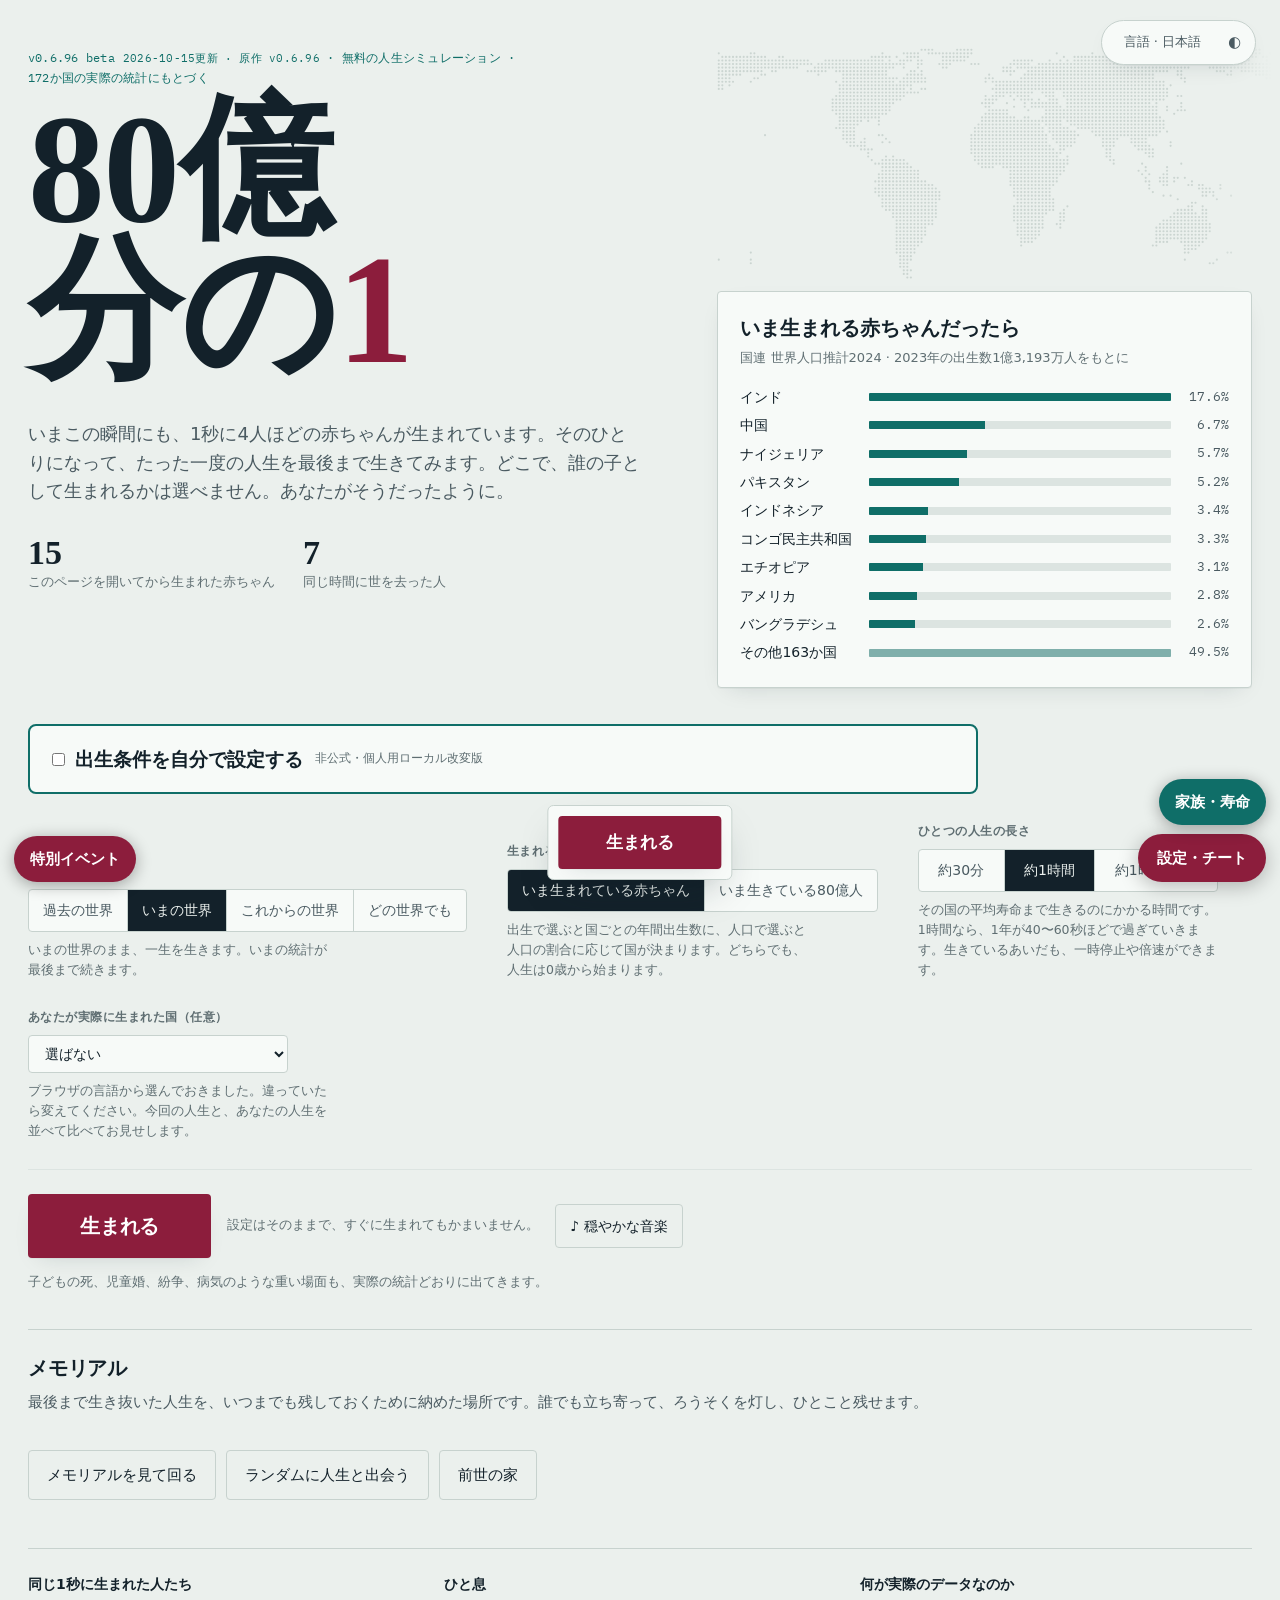
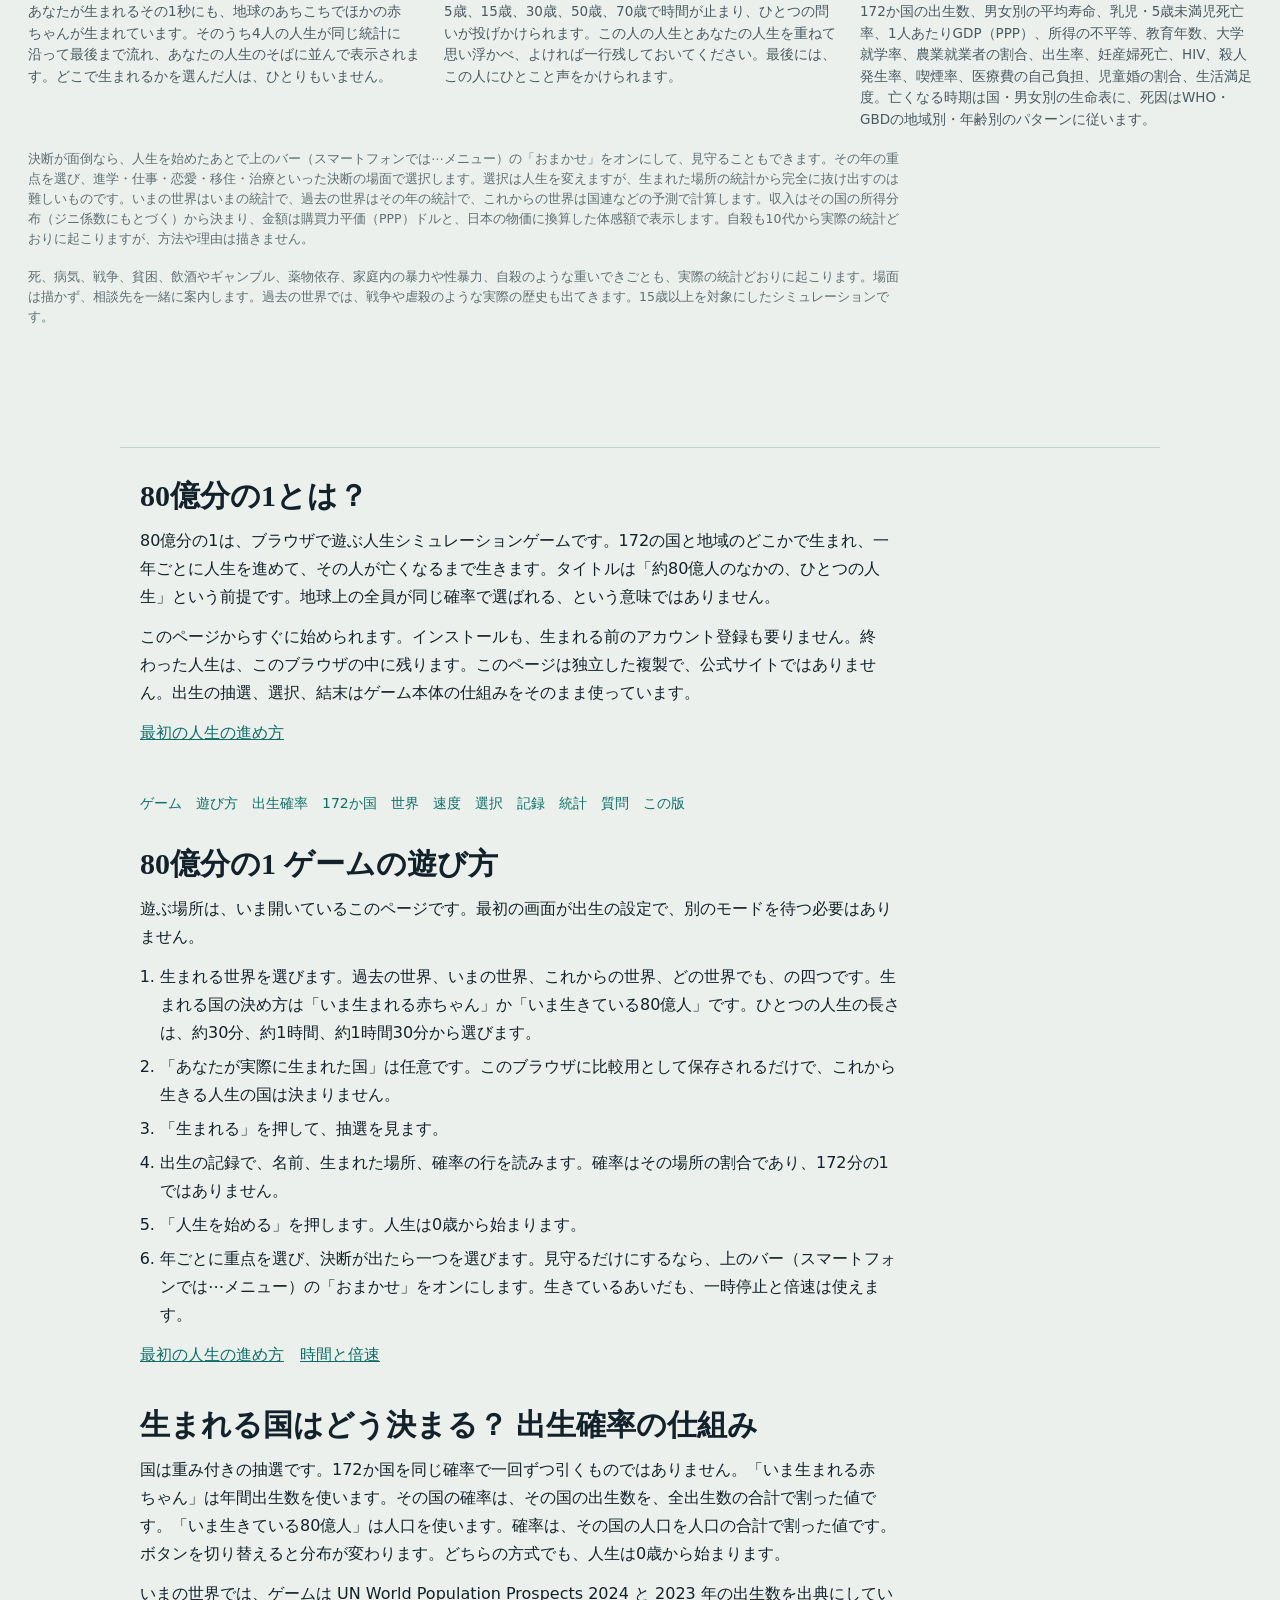
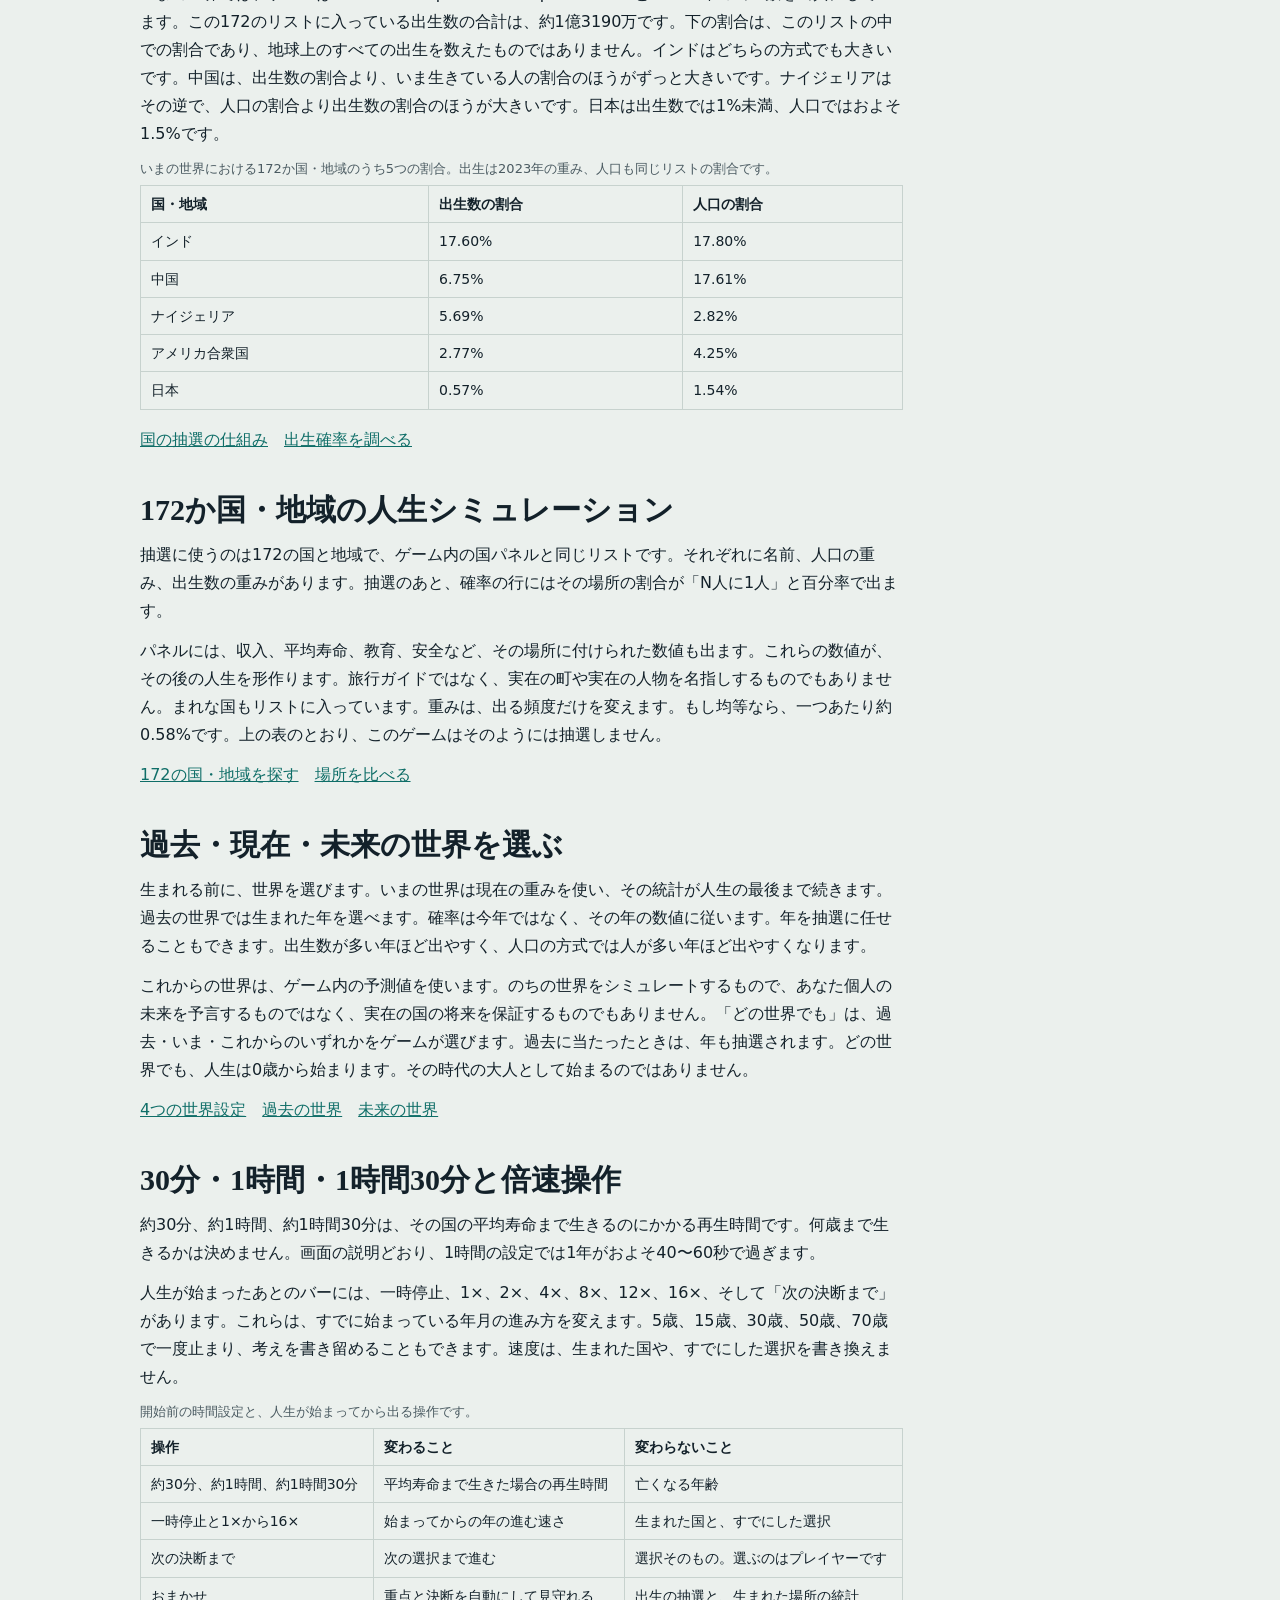
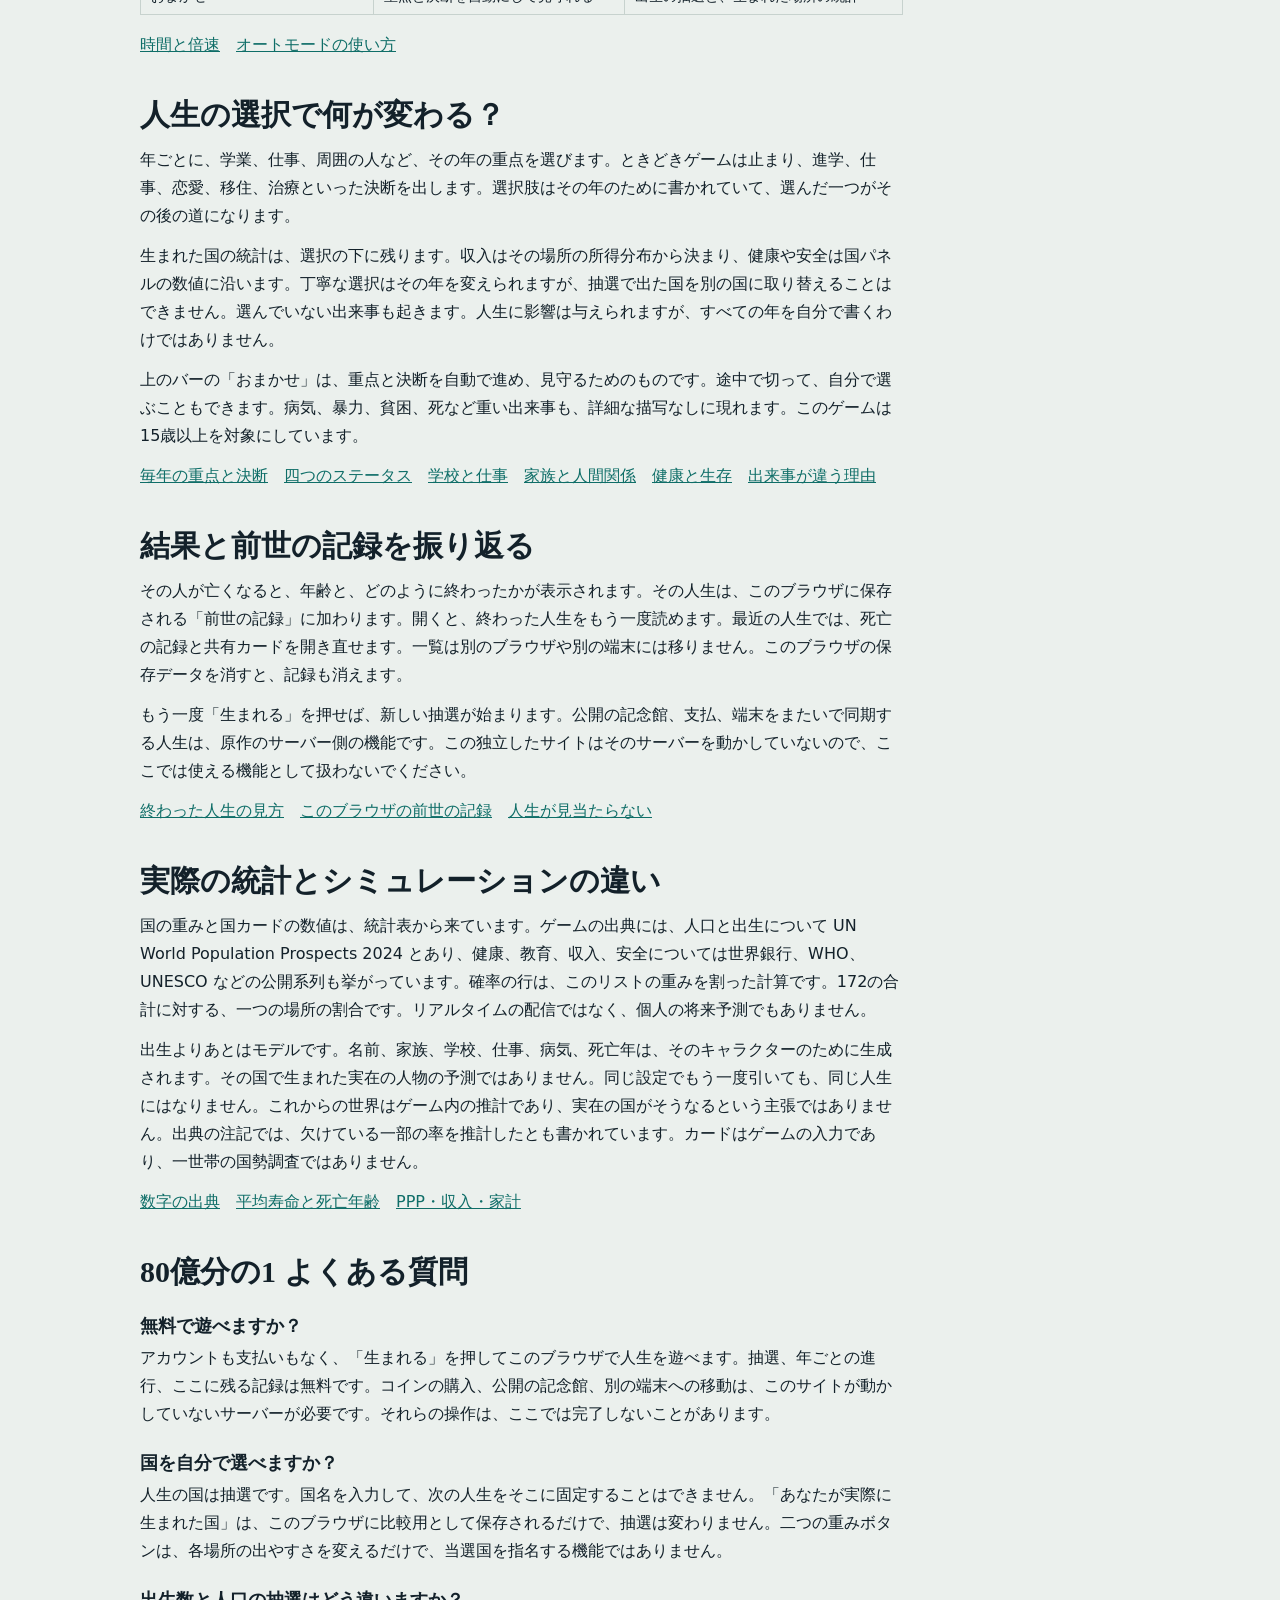
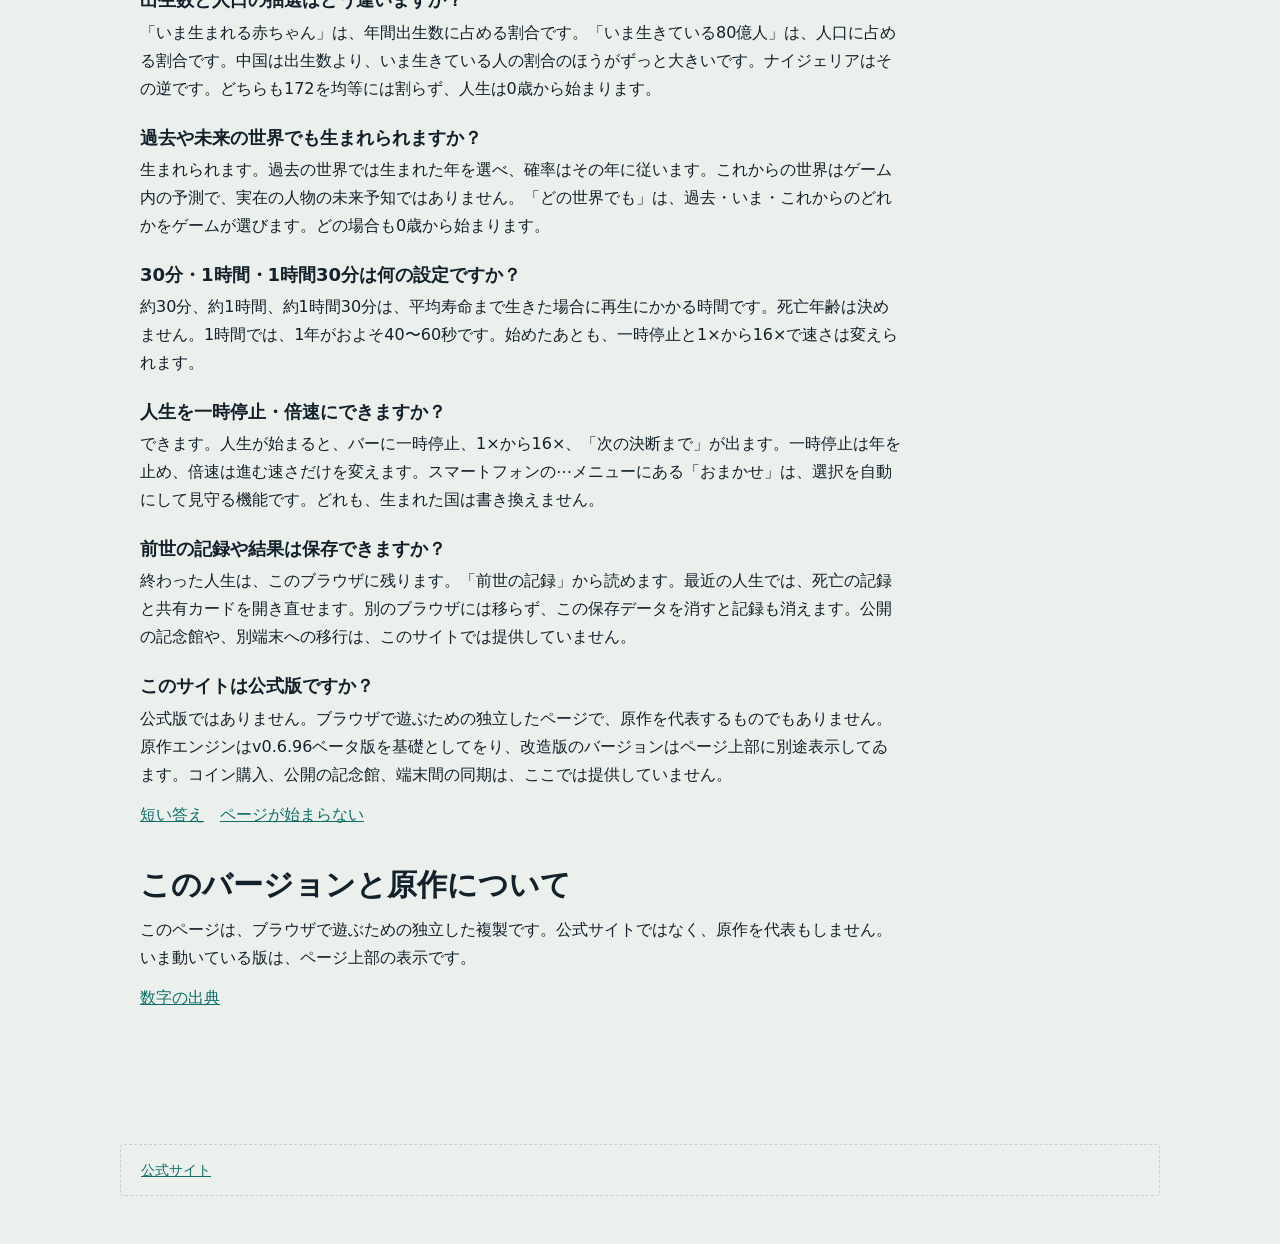
==== commit c89cc2d6: "release: v0.5.0 isolated-mode engine and refreshed assets" ====
--- a/index.html
+++ b/index.html
@@ -8,7 +8,7 @@
     <div class="wrap">
     <div class="hero">
       <div class="herotext">
-        <div class="kicker"><span class="nw"><span id="verTag">改造版 v0.4.1-custom</span><span class="nw" style="margin-left:8px;font-size:11px">2026-10-15更新 · 原作 v0.6.96</span> ·</span> <span class="nw">無料の人生シミュレーション ·</span> <span class="nw">172か国の実際の統計にもとづく</span></div>
+        <div class="kicker"><span class="nw"><span id="verTag">改造版 v0.5.0-custom</span><span class="nw" style="margin-left:8px;font-size:11px">2026-10-15更新 · 原作 v0.6.96</span> ·</span> <span class="nw">無料の人生シミュレーション ·</span> <span class="nw">172か国の実際の統計にもとづく</span></div>
         <h1>80億<span style="white-space:nowrap">分の<em>1</em></span></h1>
         <p class="friendline" id="friendLine" hidden=""></p>
         <p class="memo-news" id="memoNews" role="status" hidden=""></p>
@@ -303,6 +303,7 @@
 <label>一時停止<select data-c="pause"><option value="">変更なし</option><option value="yes">停止</option><option value="no">再開</option></select></label></div>
 <div style="display:flex;gap:10px;margin-top:14px"><button id="cheatApply" type="button" class="cta" style="padding:10px 16px">現在の人生に適用</button><button id="cheatRefresh" type="button" class="ghost" style="padding:8px">状態を確認</button></div><p id="cheatStatus" style="font-size:13px"></p></div>
 <script>(function(){const $=x=>document.getElementById(x),p=$('cheatPanel');$('cheatToggle').onclick=()=>{p.hidden=!p.hidden;if(!p.hidden)showState()};$('cheatClose').onclick=()=>p.hidden=true;function showState(){const s=window.__lifeCheat?.snapshot();$('cheatCurrent').textContent=s?('現在 '+s.age+'歳 / '+s.country+' / 所持金 '+s.money+' / 階層 '+s.q+' / '+JSON.stringify(s.flags)):'ゲーム開始前です。出生条件は上の設定欄をご使用ください。';} $('cheatRefresh').onclick=showState;$('cheatApply').onclick=()=>{const f={};p.querySelectorAll('[data-c]').forEach(x=>{if(x.value!=='')f[x.dataset.c]=x.value});const r=window.__lifeCheat?.apply(f);$('cheatStatus').textContent=r?r.message:'ゲームの読み込みを確認してください';showState();};})();</script>
-<script src="./ja.js?v=0.4.1"></script><script src="./game.ja.js?v=0.4.1"></script><script src="./live-ui.js?v=0.4.1"></script>
-<script src="./cheat-enhancements.js?v=0.4.1"></script>
+<script src="./ja.js?v=0.5.0"></script><script src="./game.ja.js?v=0.5.0"></script><script src="./live-ui.js?v=0.5.0"></script>
+<script src="./cheat-enhancements.js?v=0.5.0"></script>
+<script src="./isolated-engine.js?v=0.5.0"></script>
 </body></html>
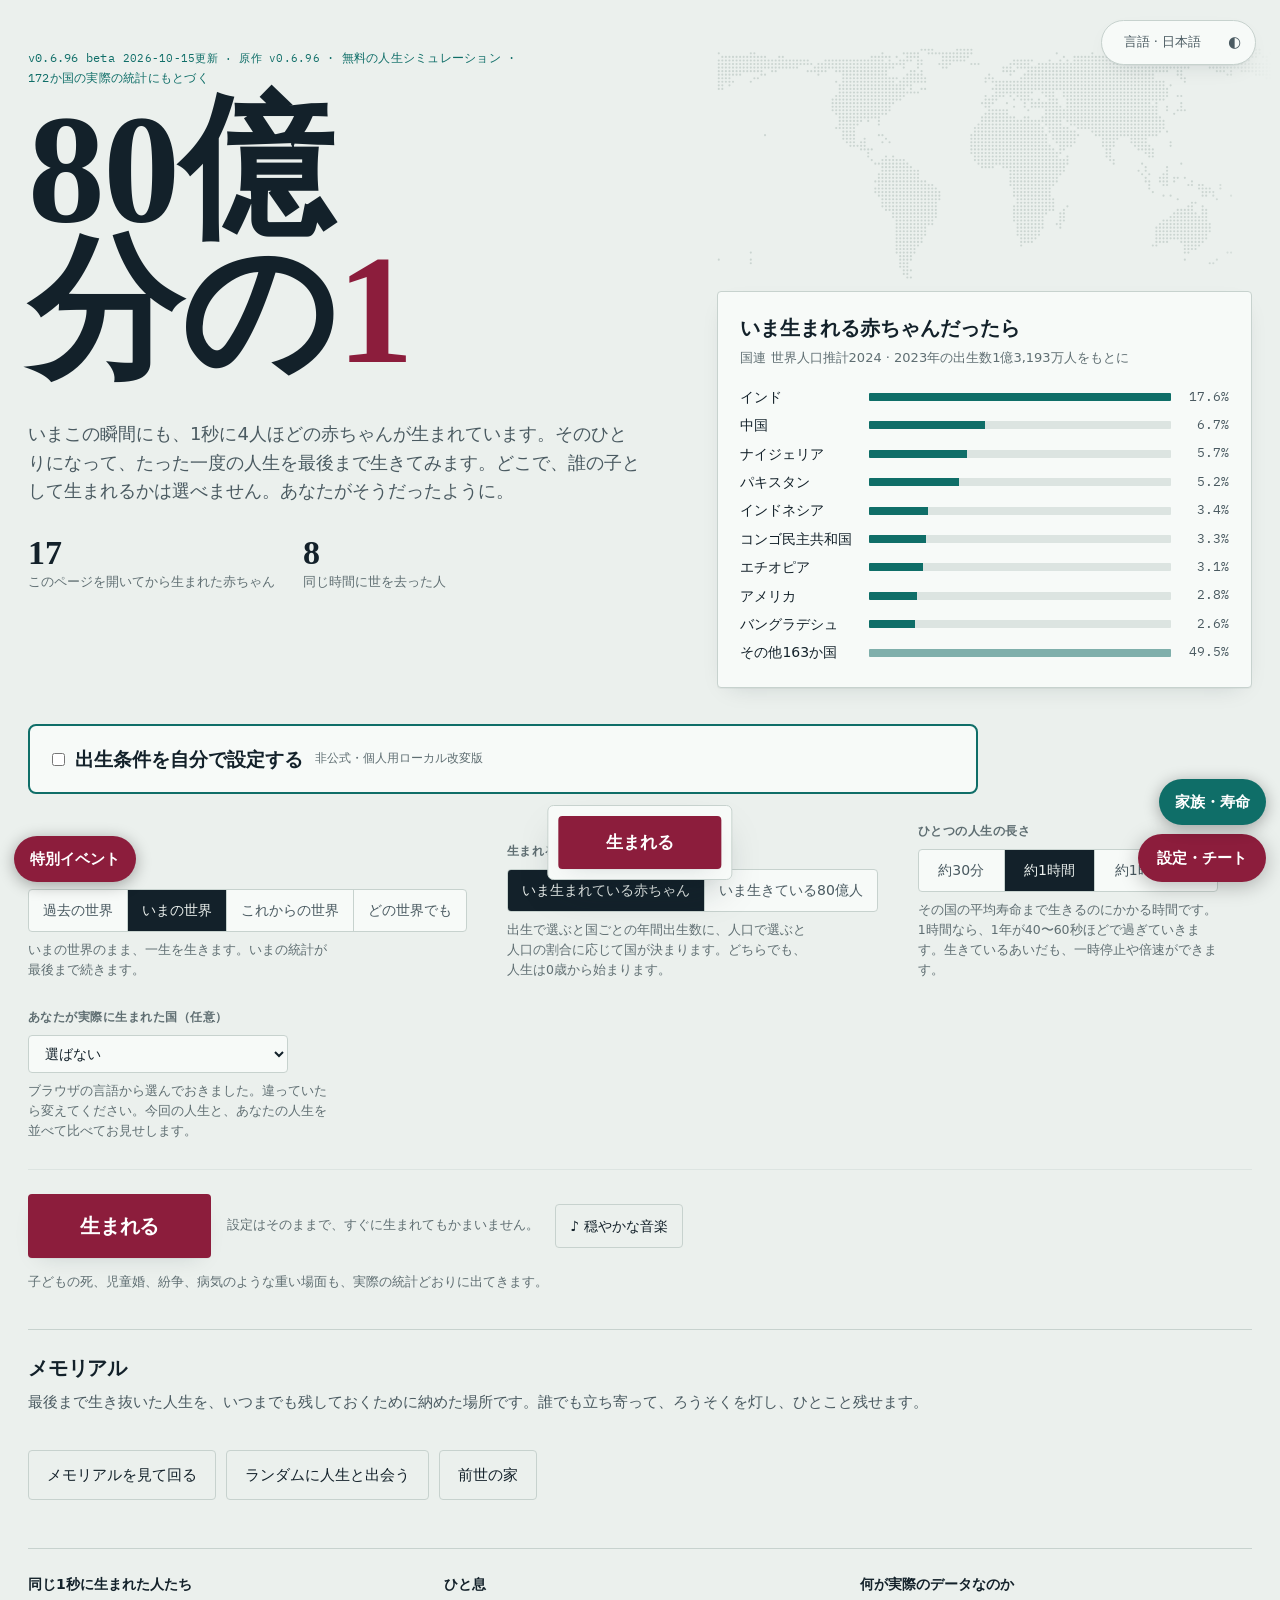
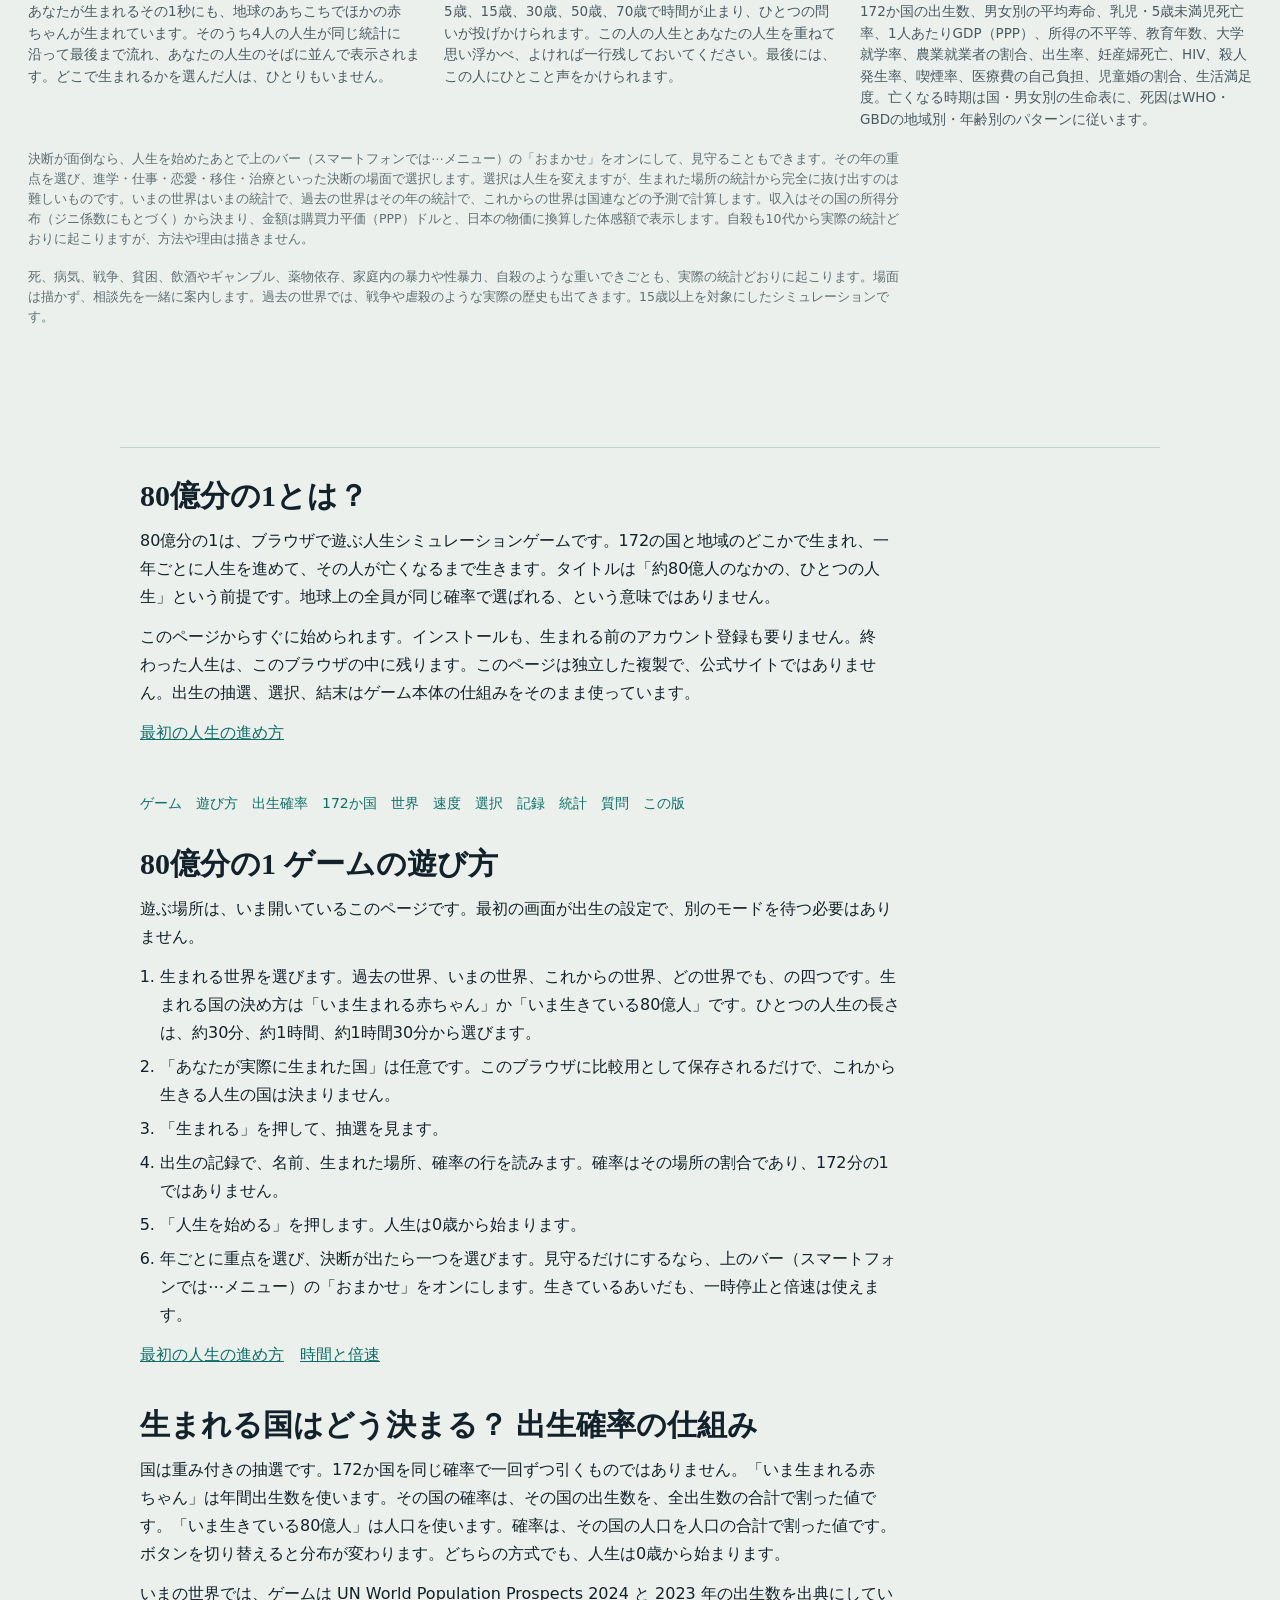
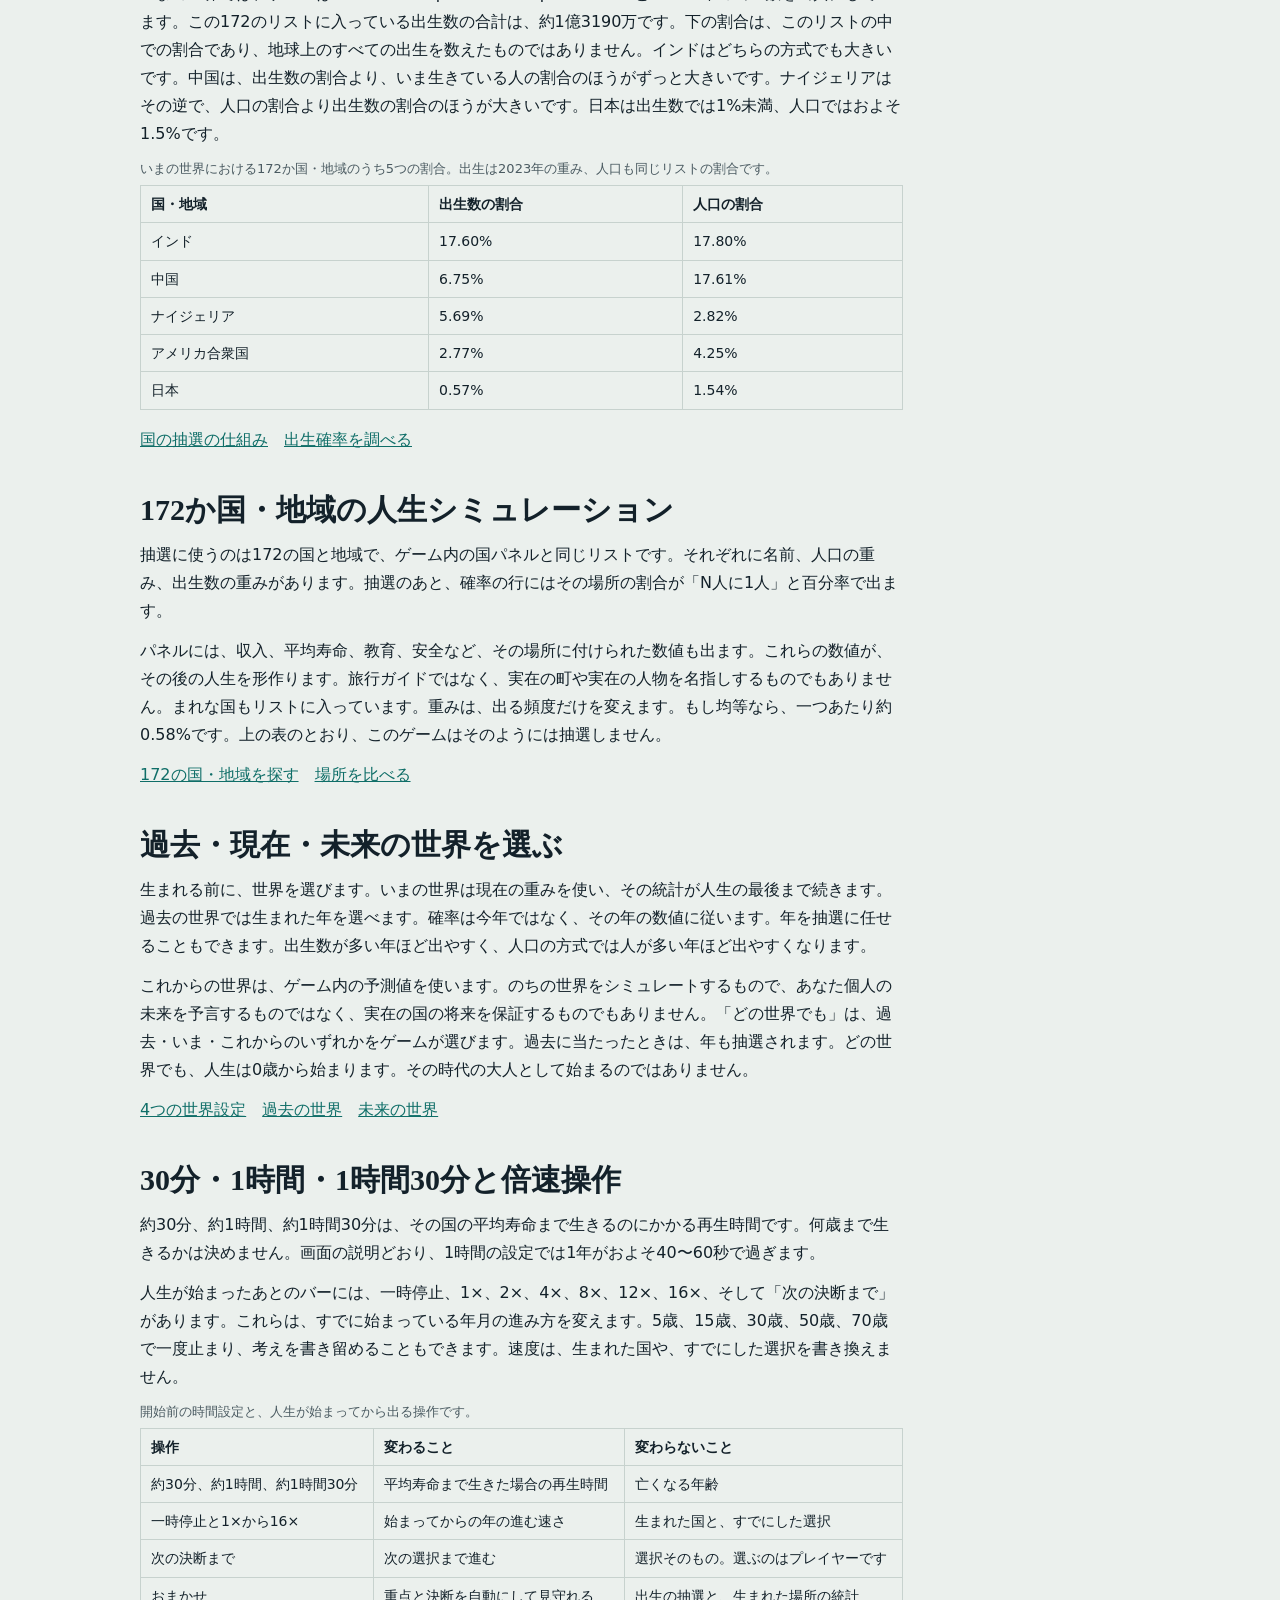
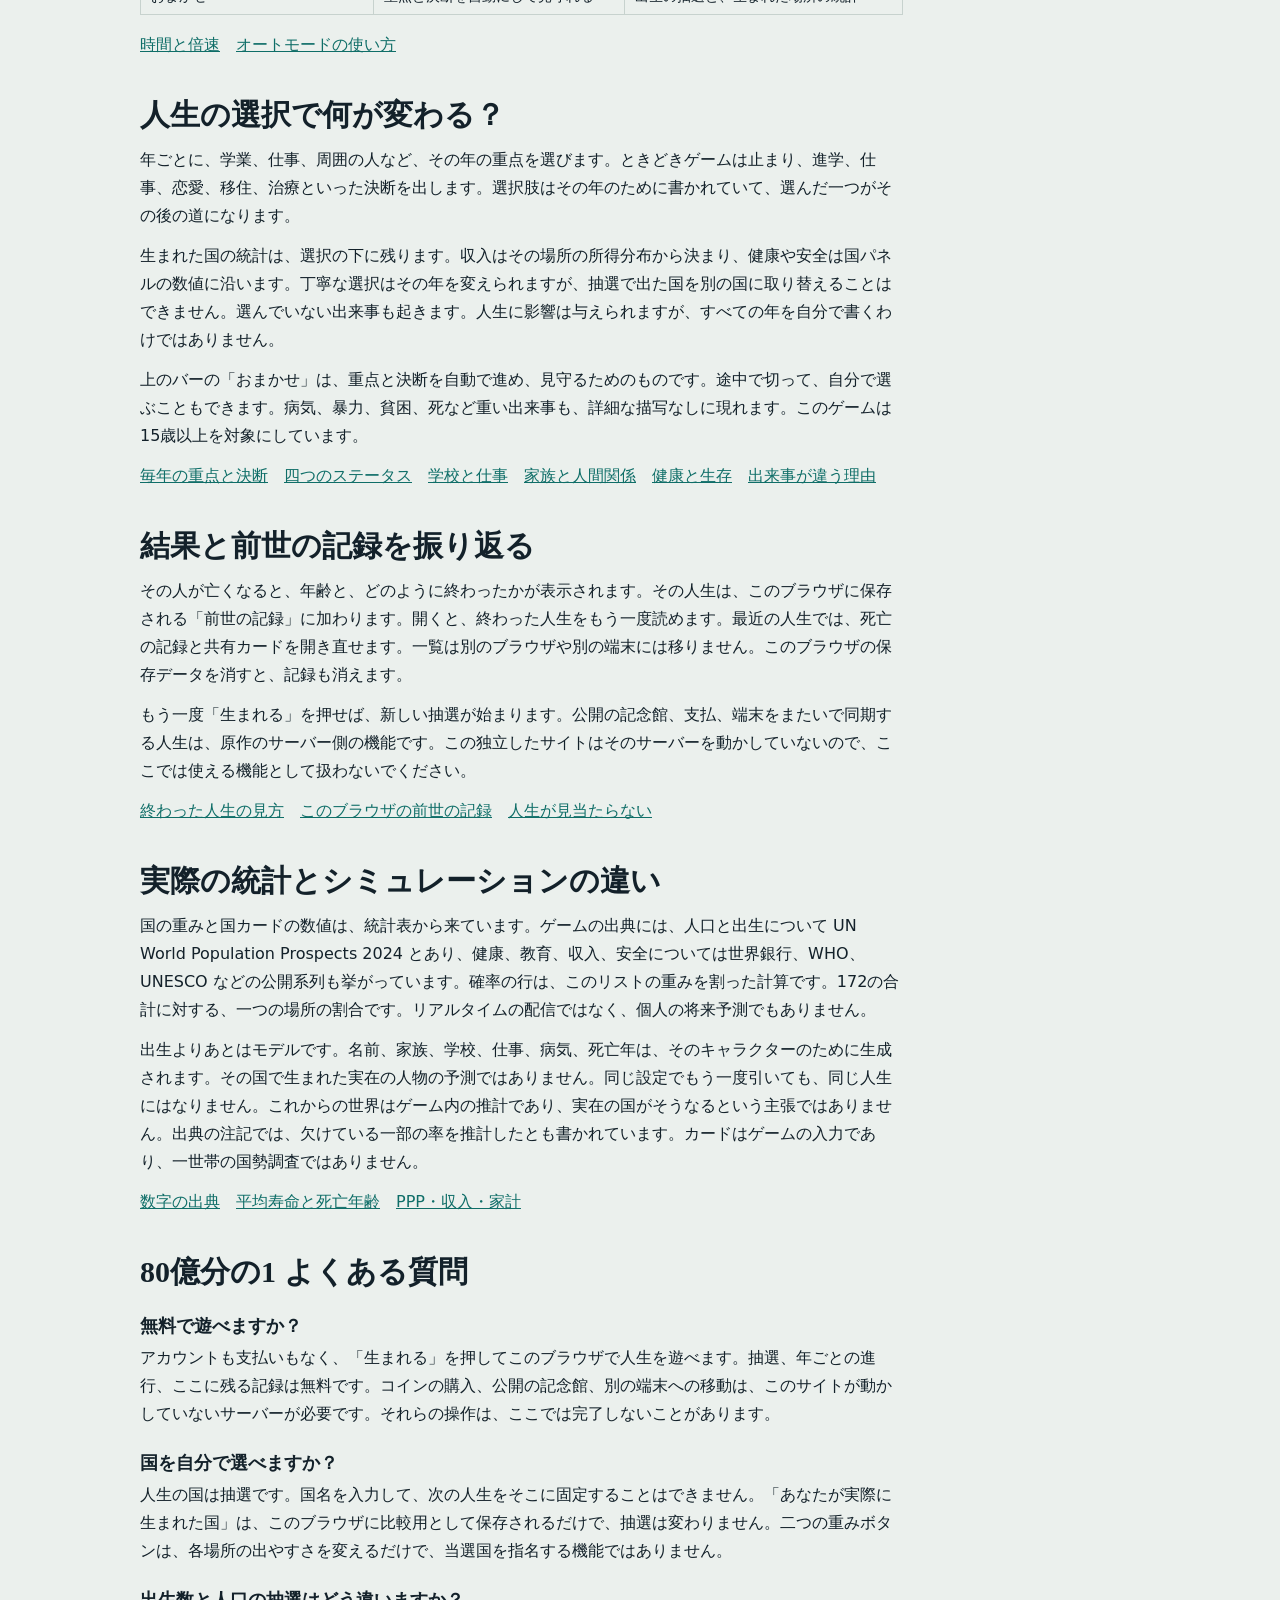
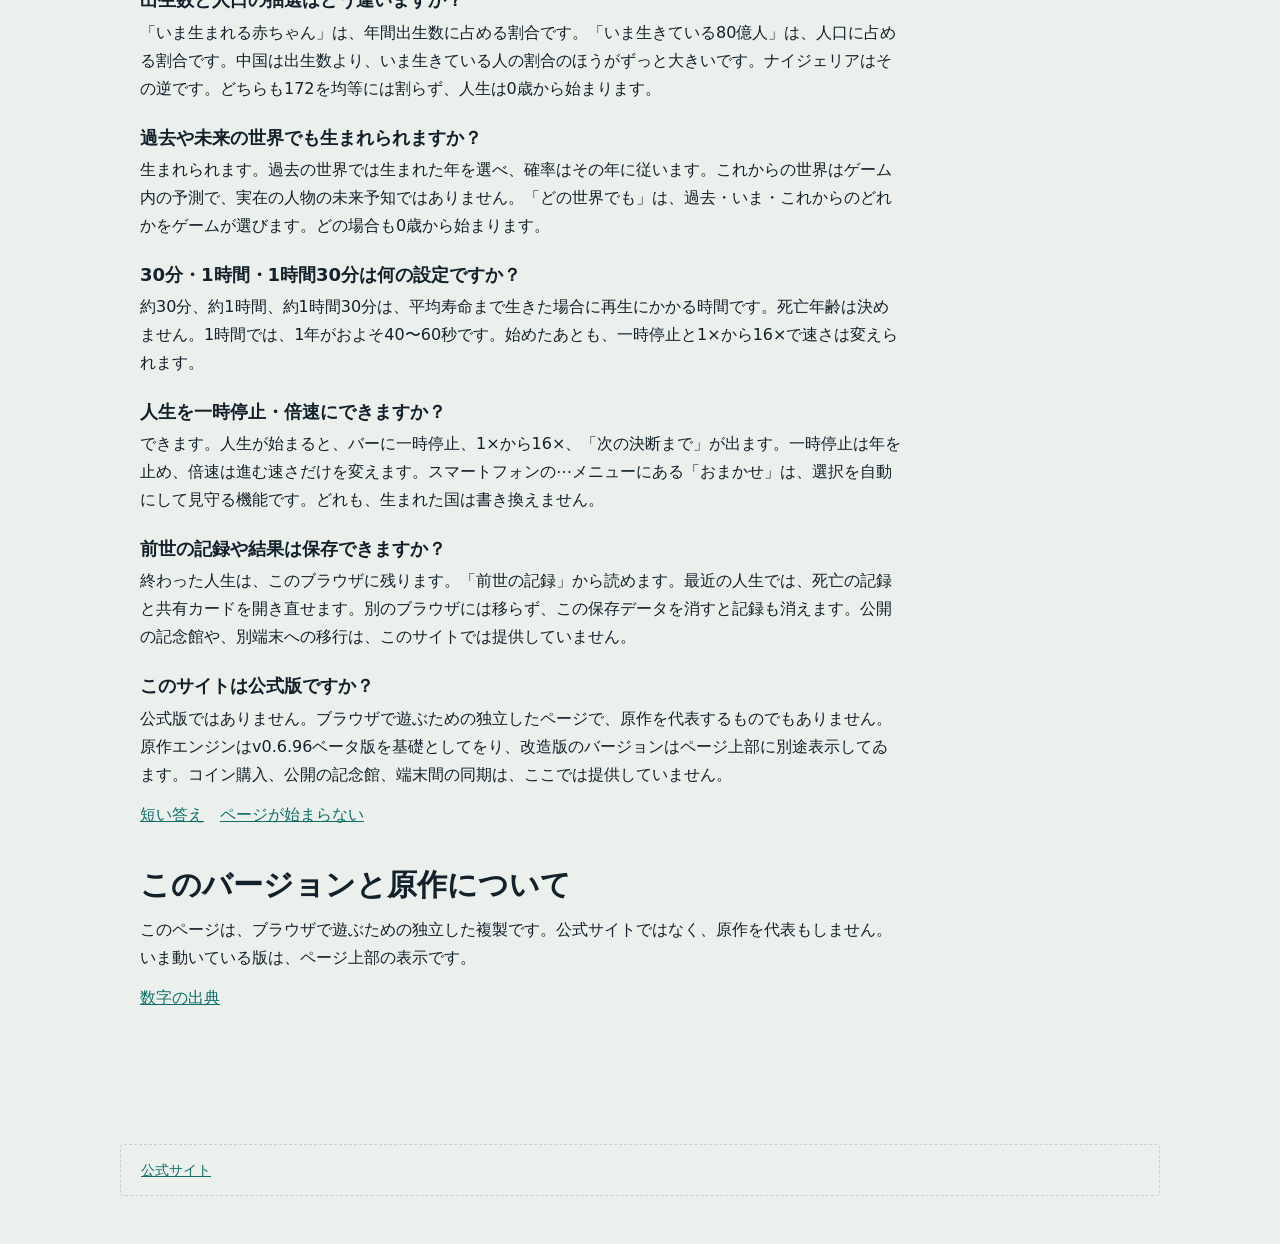
==== commit c84b015d: "release: v0.5.1 bulk child editor and cache refresh" ====
--- a/index.html
+++ b/index.html
@@ -8,7 +8,7 @@
     <div class="wrap">
     <div class="hero">
       <div class="herotext">
-        <div class="kicker"><span class="nw"><span id="verTag">改造版 v0.5.0-custom</span><span class="nw" style="margin-left:8px;font-size:11px">2026-10-15更新 · 原作 v0.6.96</span> ·</span> <span class="nw">無料の人生シミュレーション ·</span> <span class="nw">172か国の実際の統計にもとづく</span></div>
+        <div class="kicker"><span class="nw"><span id="verTag">改造版 v0.5.1-custom</span><span class="nw" style="margin-left:8px;font-size:11px">2026-10-15更新 · 原作 v0.6.96</span> ·</span> <span class="nw">無料の人生シミュレーション ·</span> <span class="nw">172か国の実際の統計にもとづく</span></div>
         <h1>80億<span style="white-space:nowrap">分の<em>1</em></span></h1>
         <p class="friendline" id="friendLine" hidden=""></p>
         <p class="memo-news" id="memoNews" role="status" hidden=""></p>
@@ -303,7 +303,7 @@
 <label>一時停止<select data-c="pause"><option value="">変更なし</option><option value="yes">停止</option><option value="no">再開</option></select></label></div>
 <div style="display:flex;gap:10px;margin-top:14px"><button id="cheatApply" type="button" class="cta" style="padding:10px 16px">現在の人生に適用</button><button id="cheatRefresh" type="button" class="ghost" style="padding:8px">状態を確認</button></div><p id="cheatStatus" style="font-size:13px"></p></div>
 <script>(function(){const $=x=>document.getElementById(x),p=$('cheatPanel');$('cheatToggle').onclick=()=>{p.hidden=!p.hidden;if(!p.hidden)showState()};$('cheatClose').onclick=()=>p.hidden=true;function showState(){const s=window.__lifeCheat?.snapshot();$('cheatCurrent').textContent=s?('現在 '+s.age+'歳 / '+s.country+' / 所持金 '+s.money+' / 階層 '+s.q+' / '+JSON.stringify(s.flags)):'ゲーム開始前です。出生条件は上の設定欄をご使用ください。';} $('cheatRefresh').onclick=showState;$('cheatApply').onclick=()=>{const f={};p.querySelectorAll('[data-c]').forEach(x=>{if(x.value!=='')f[x.dataset.c]=x.value});const r=window.__lifeCheat?.apply(f);$('cheatStatus').textContent=r?r.message:'ゲームの読み込みを確認してください';showState();};})();</script>
-<script src="./ja.js?v=0.5.0"></script><script src="./game.ja.js?v=0.5.0"></script><script src="./live-ui.js?v=0.5.0"></script>
-<script src="./cheat-enhancements.js?v=0.5.0"></script>
-<script src="./isolated-engine.js?v=0.5.0"></script>
+<script src="./ja.js?v=0.5.1"></script><script src="./game.ja.js?v=0.5.1"></script><script src="./live-ui.js?v=0.5.1"></script>
+<script src="./cheat-enhancements.js?v=0.5.1"></script>
+<script src="./isolated-engine.js?v=0.5.1"></script>
 </body></html>
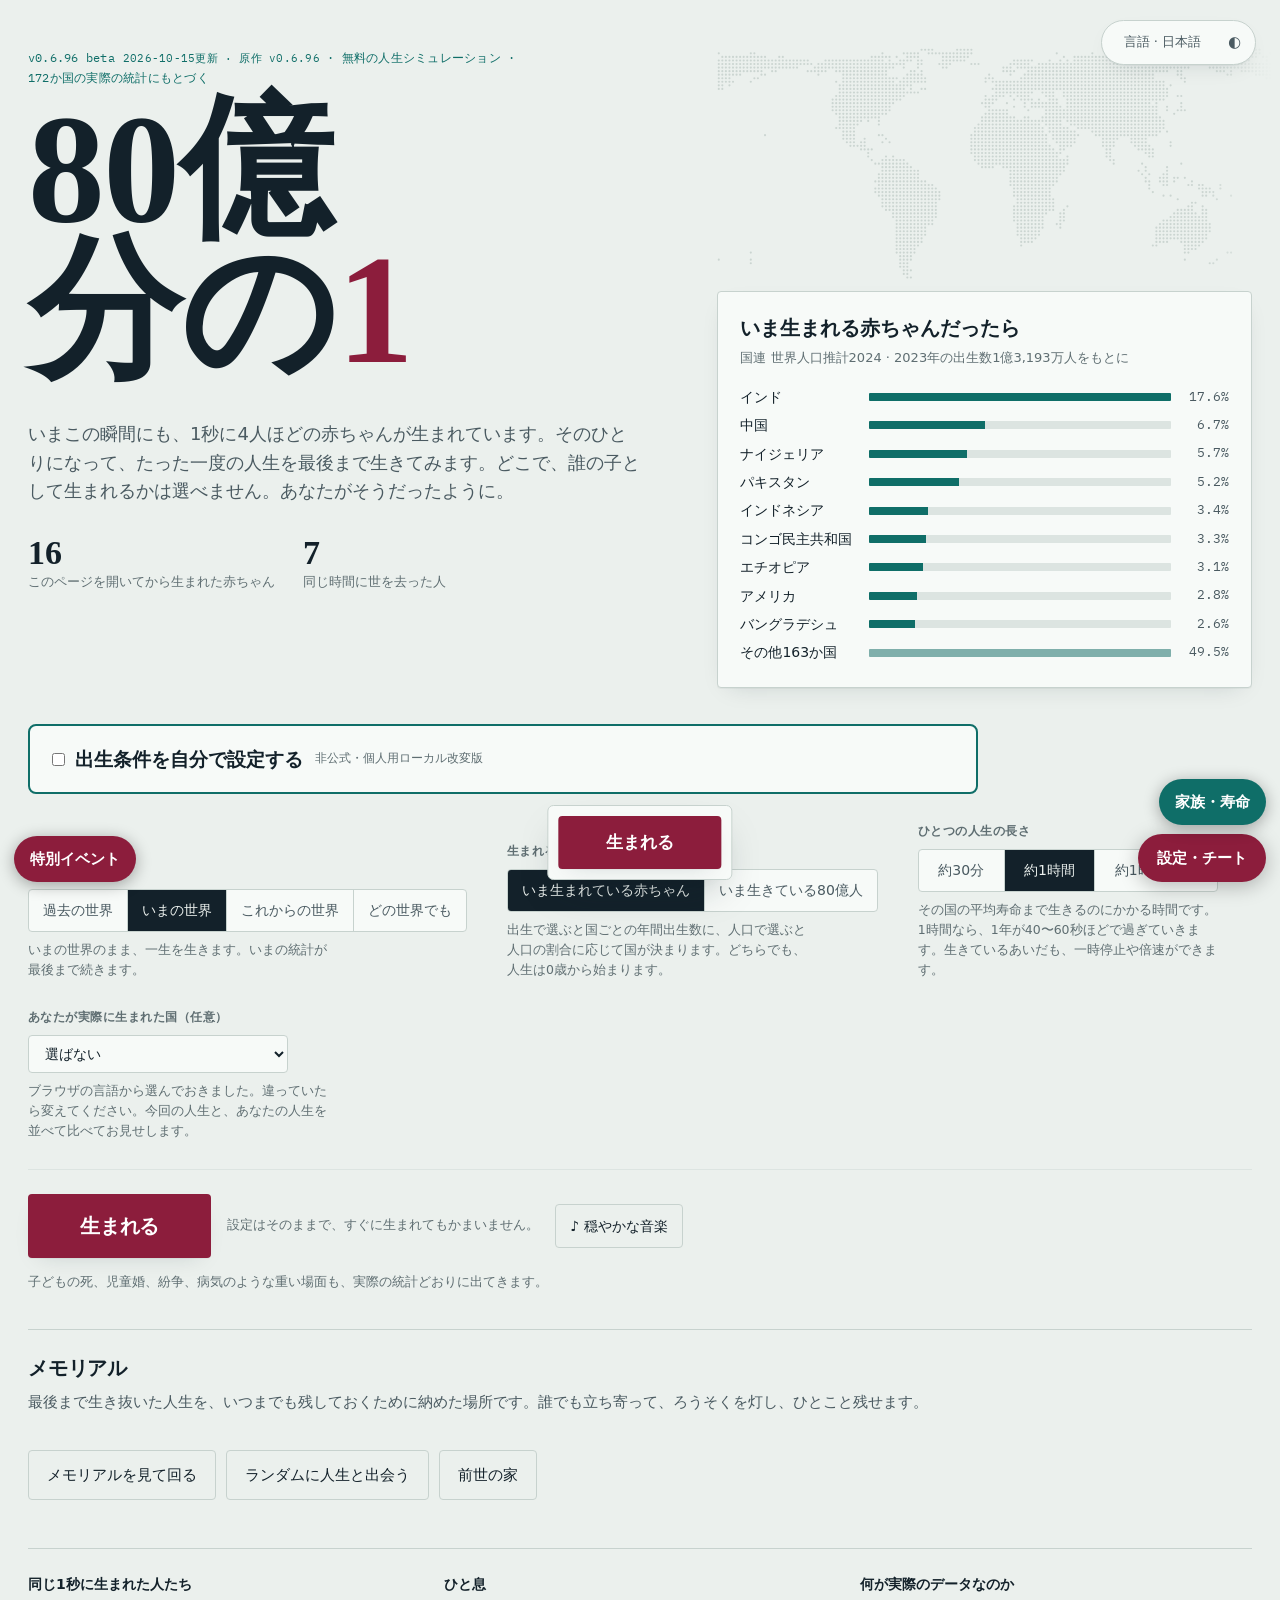
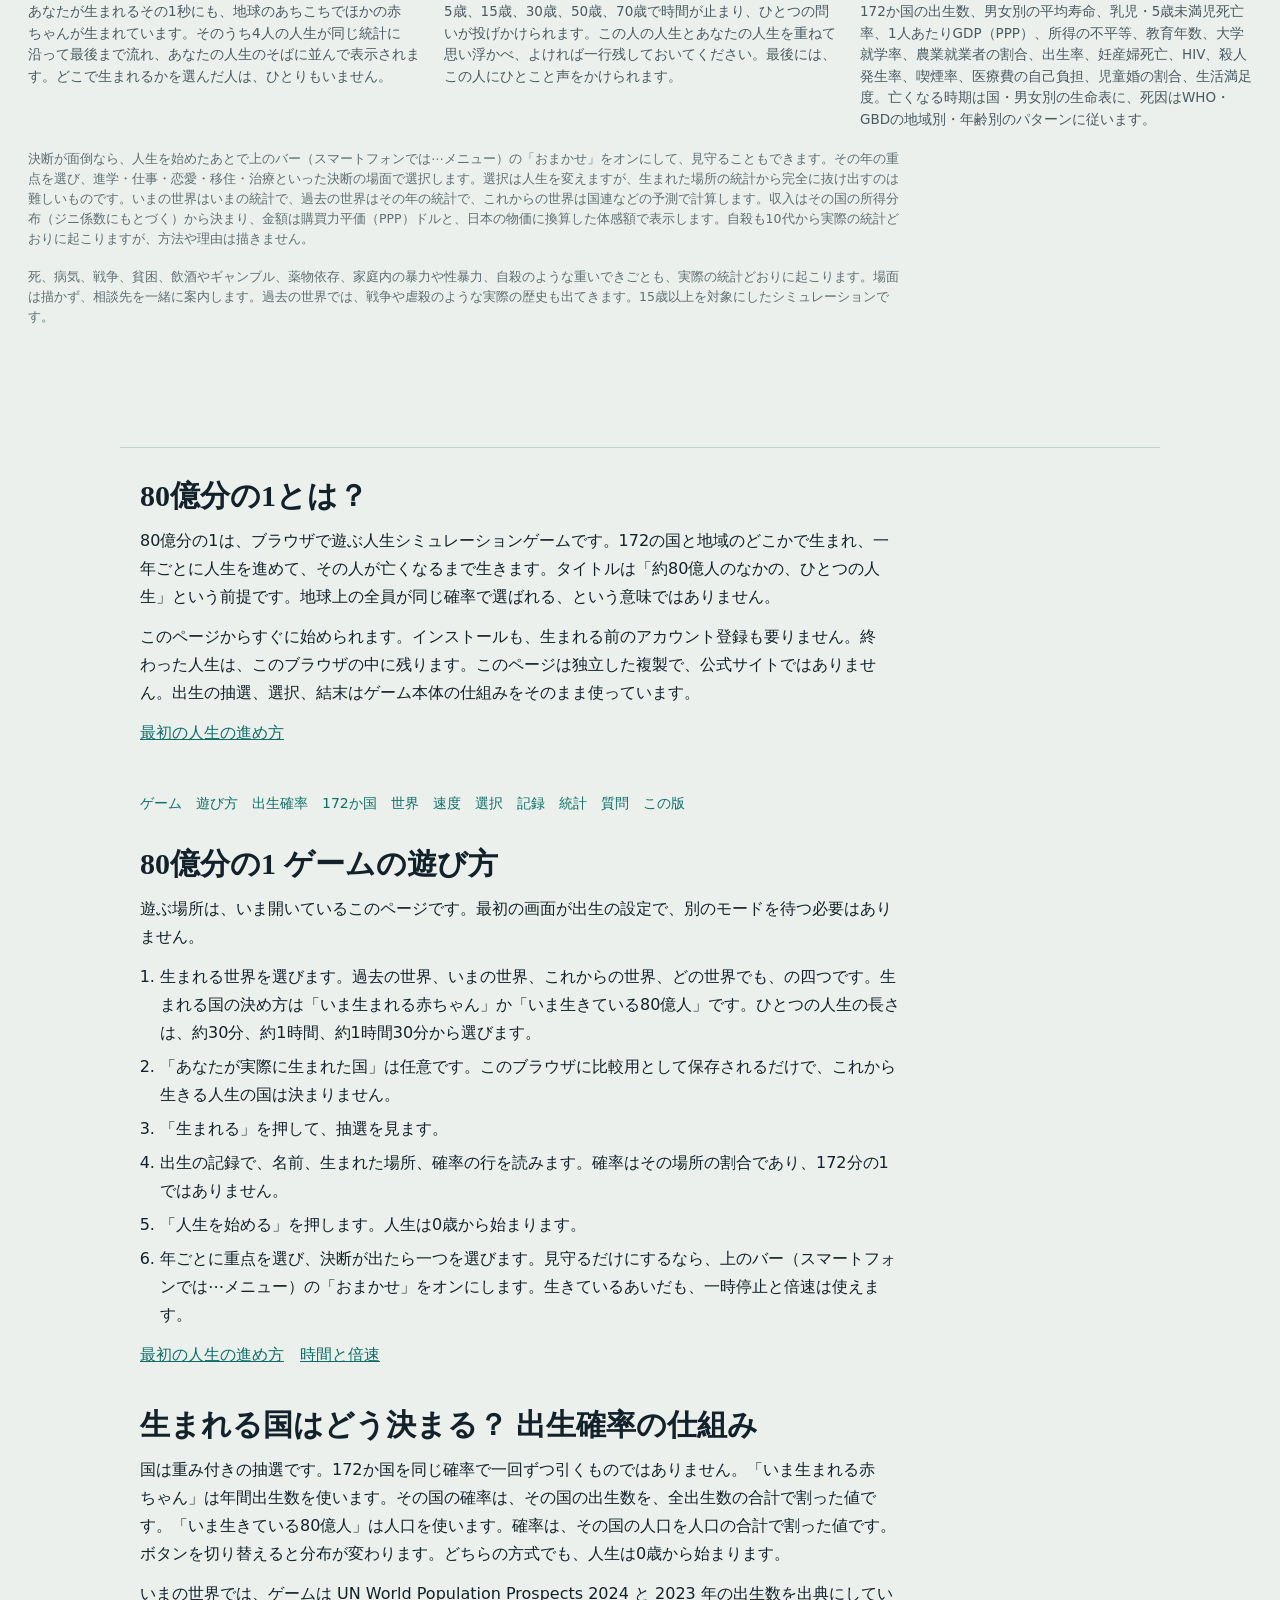
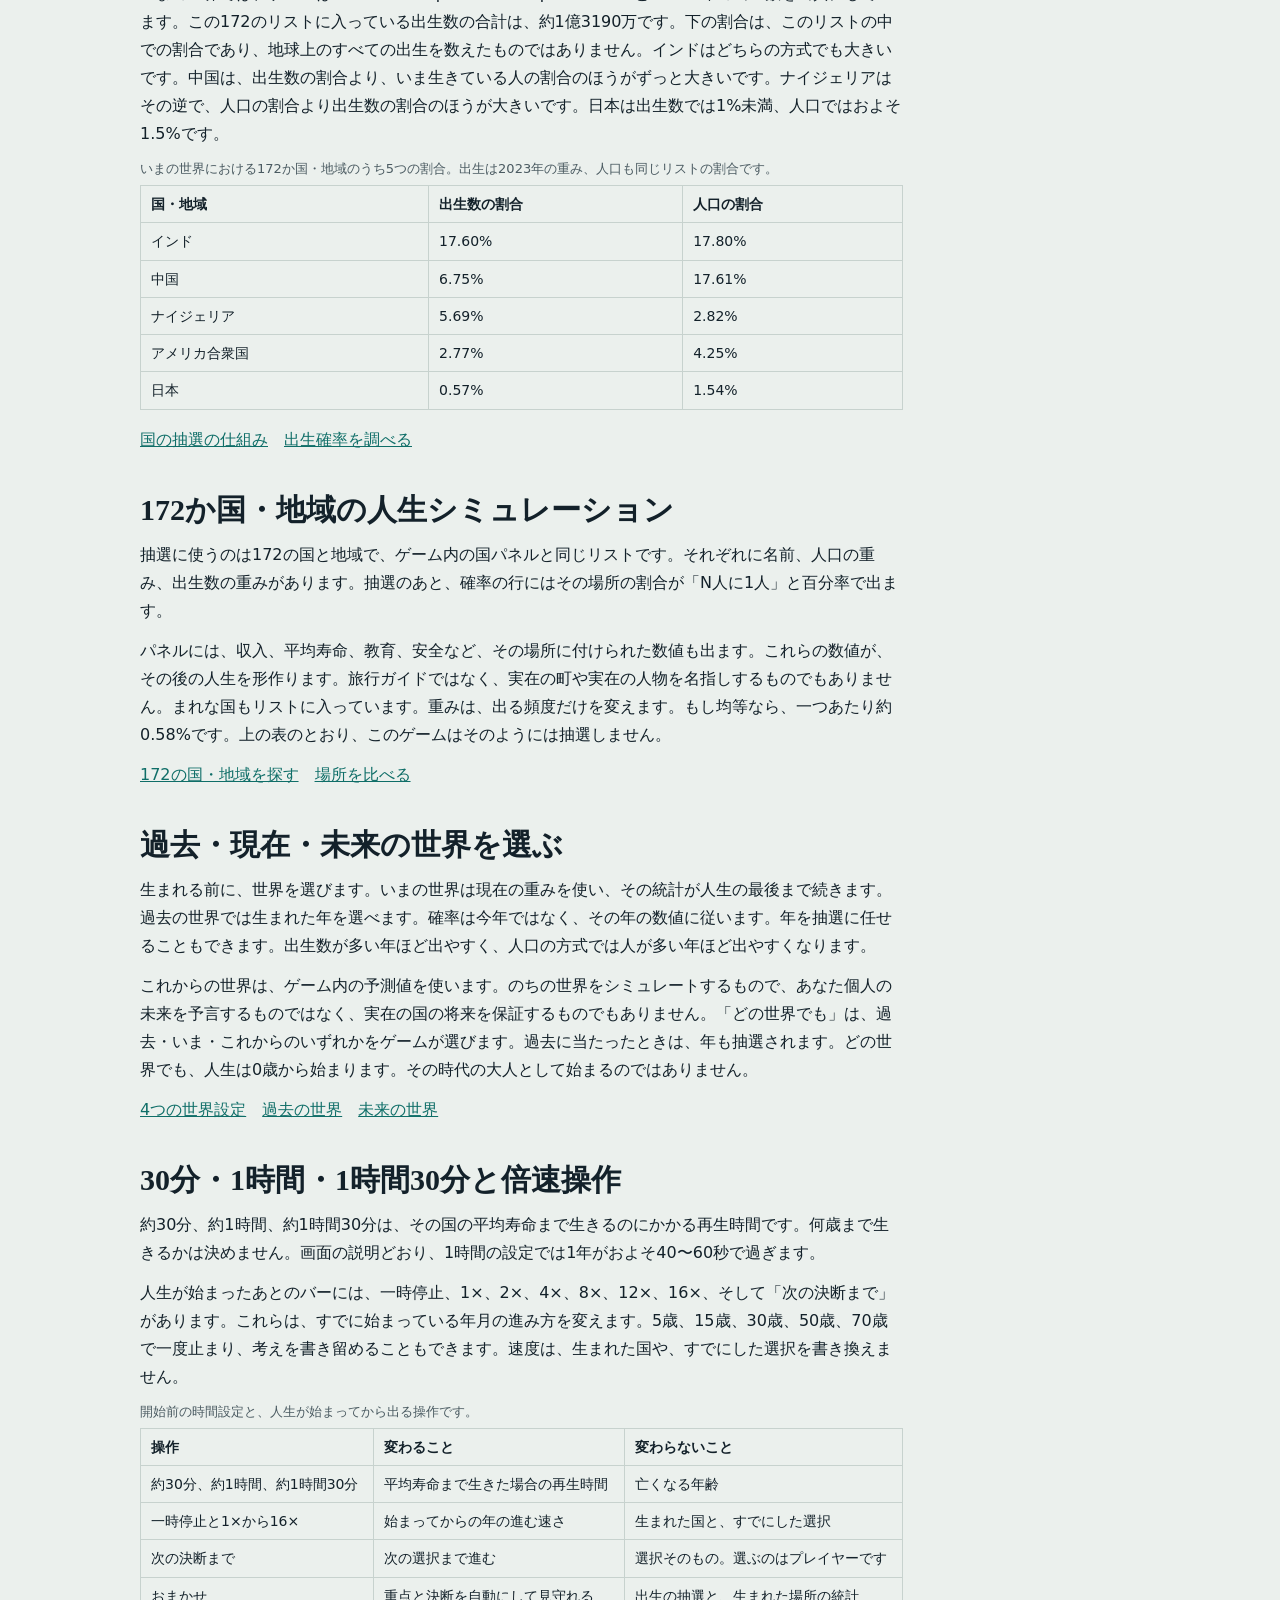
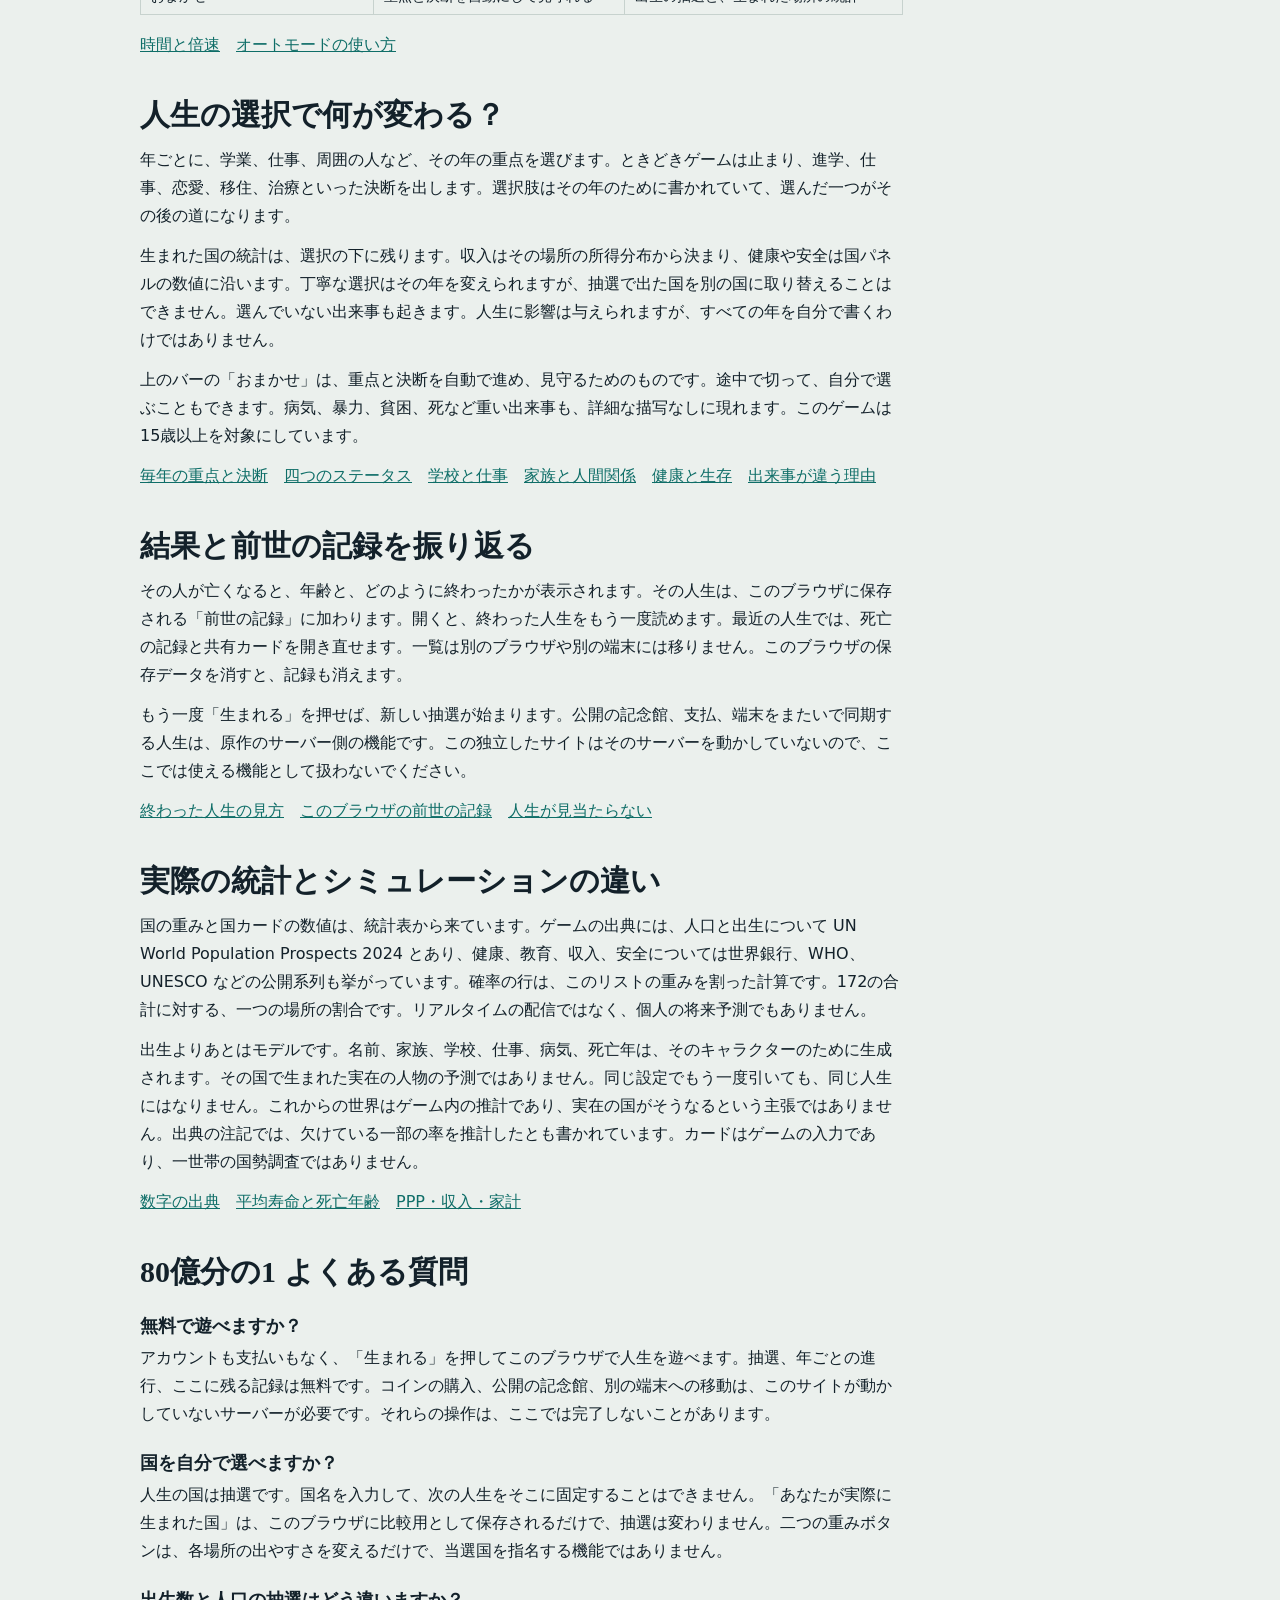
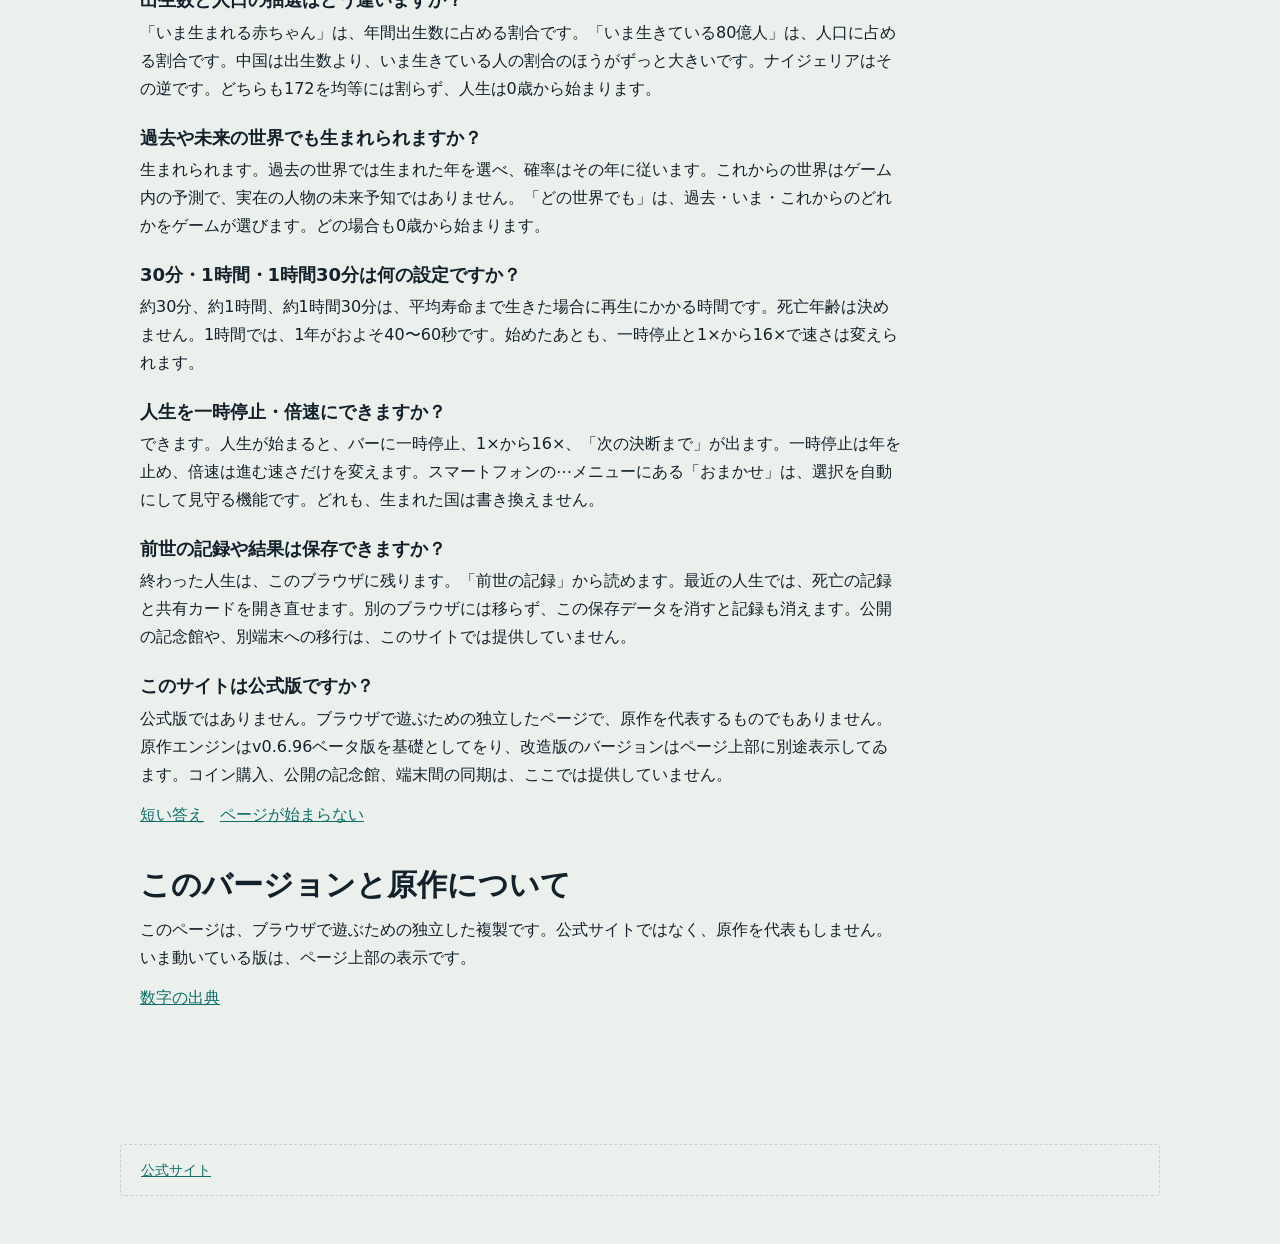
==== commit 7db7050a: "release: v0.5.2 paginated family editor" ====
--- a/index.html
+++ b/index.html
@@ -8,7 +8,7 @@
     <div class="wrap">
     <div class="hero">
       <div class="herotext">
-        <div class="kicker"><span class="nw"><span id="verTag">改造版 v0.5.1-custom</span><span class="nw" style="margin-left:8px;font-size:11px">2026-10-15更新 · 原作 v0.6.96</span> ·</span> <span class="nw">無料の人生シミュレーション ·</span> <span class="nw">172か国の実際の統計にもとづく</span></div>
+        <div class="kicker"><span class="nw"><span id="verTag">改造版 v0.5.2-custom</span><span class="nw" style="margin-left:8px;font-size:11px">2026-10-15更新 · 原作 v0.6.96</span> ·</span> <span class="nw">無料の人生シミュレーション ·</span> <span class="nw">172か国の実際の統計にもとづく</span></div>
         <h1>80億<span style="white-space:nowrap">分の<em>1</em></span></h1>
         <p class="friendline" id="friendLine" hidden=""></p>
         <p class="memo-news" id="memoNews" role="status" hidden=""></p>
@@ -303,7 +303,7 @@
 <label>一時停止<select data-c="pause"><option value="">変更なし</option><option value="yes">停止</option><option value="no">再開</option></select></label></div>
 <div style="display:flex;gap:10px;margin-top:14px"><button id="cheatApply" type="button" class="cta" style="padding:10px 16px">現在の人生に適用</button><button id="cheatRefresh" type="button" class="ghost" style="padding:8px">状態を確認</button></div><p id="cheatStatus" style="font-size:13px"></p></div>
 <script>(function(){const $=x=>document.getElementById(x),p=$('cheatPanel');$('cheatToggle').onclick=()=>{p.hidden=!p.hidden;if(!p.hidden)showState()};$('cheatClose').onclick=()=>p.hidden=true;function showState(){const s=window.__lifeCheat?.snapshot();$('cheatCurrent').textContent=s?('現在 '+s.age+'歳 / '+s.country+' / 所持金 '+s.money+' / 階層 '+s.q+' / '+JSON.stringify(s.flags)):'ゲーム開始前です。出生条件は上の設定欄をご使用ください。';} $('cheatRefresh').onclick=showState;$('cheatApply').onclick=()=>{const f={};p.querySelectorAll('[data-c]').forEach(x=>{if(x.value!=='')f[x.dataset.c]=x.value});const r=window.__lifeCheat?.apply(f);$('cheatStatus').textContent=r?r.message:'ゲームの読み込みを確認してください';showState();};})();</script>
-<script src="./ja.js?v=0.5.1"></script><script src="./game.ja.js?v=0.5.1"></script><script src="./live-ui.js?v=0.5.1"></script>
-<script src="./cheat-enhancements.js?v=0.5.1"></script>
-<script src="./isolated-engine.js?v=0.5.1"></script>
+<script src="./ja.js?v=0.5.2"></script><script src="./game.ja.js?v=0.5.2"></script><script src="./live-ui.js?v=0.5.2"></script>
+<script src="./cheat-enhancements.js?v=0.5.2"></script>
+<script src="./isolated-engine.js?v=0.5.2"></script>
 </body></html>
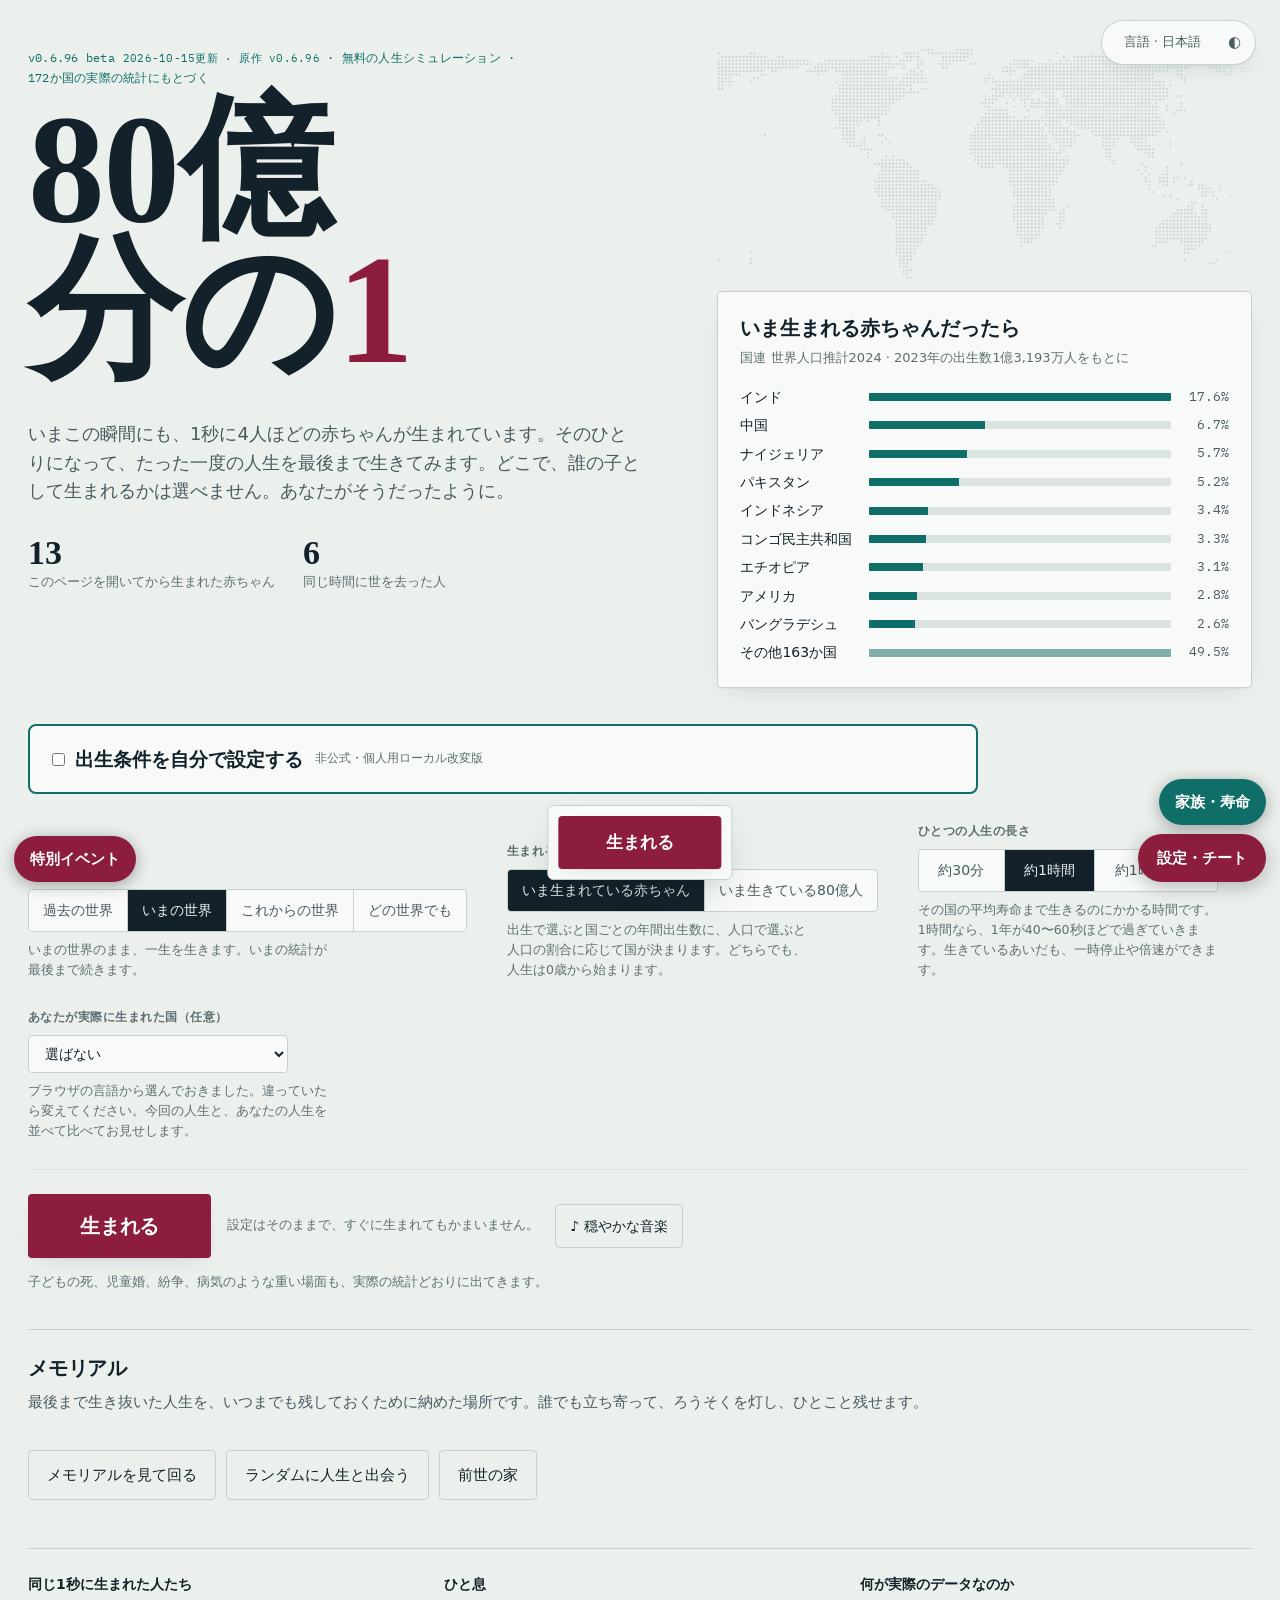
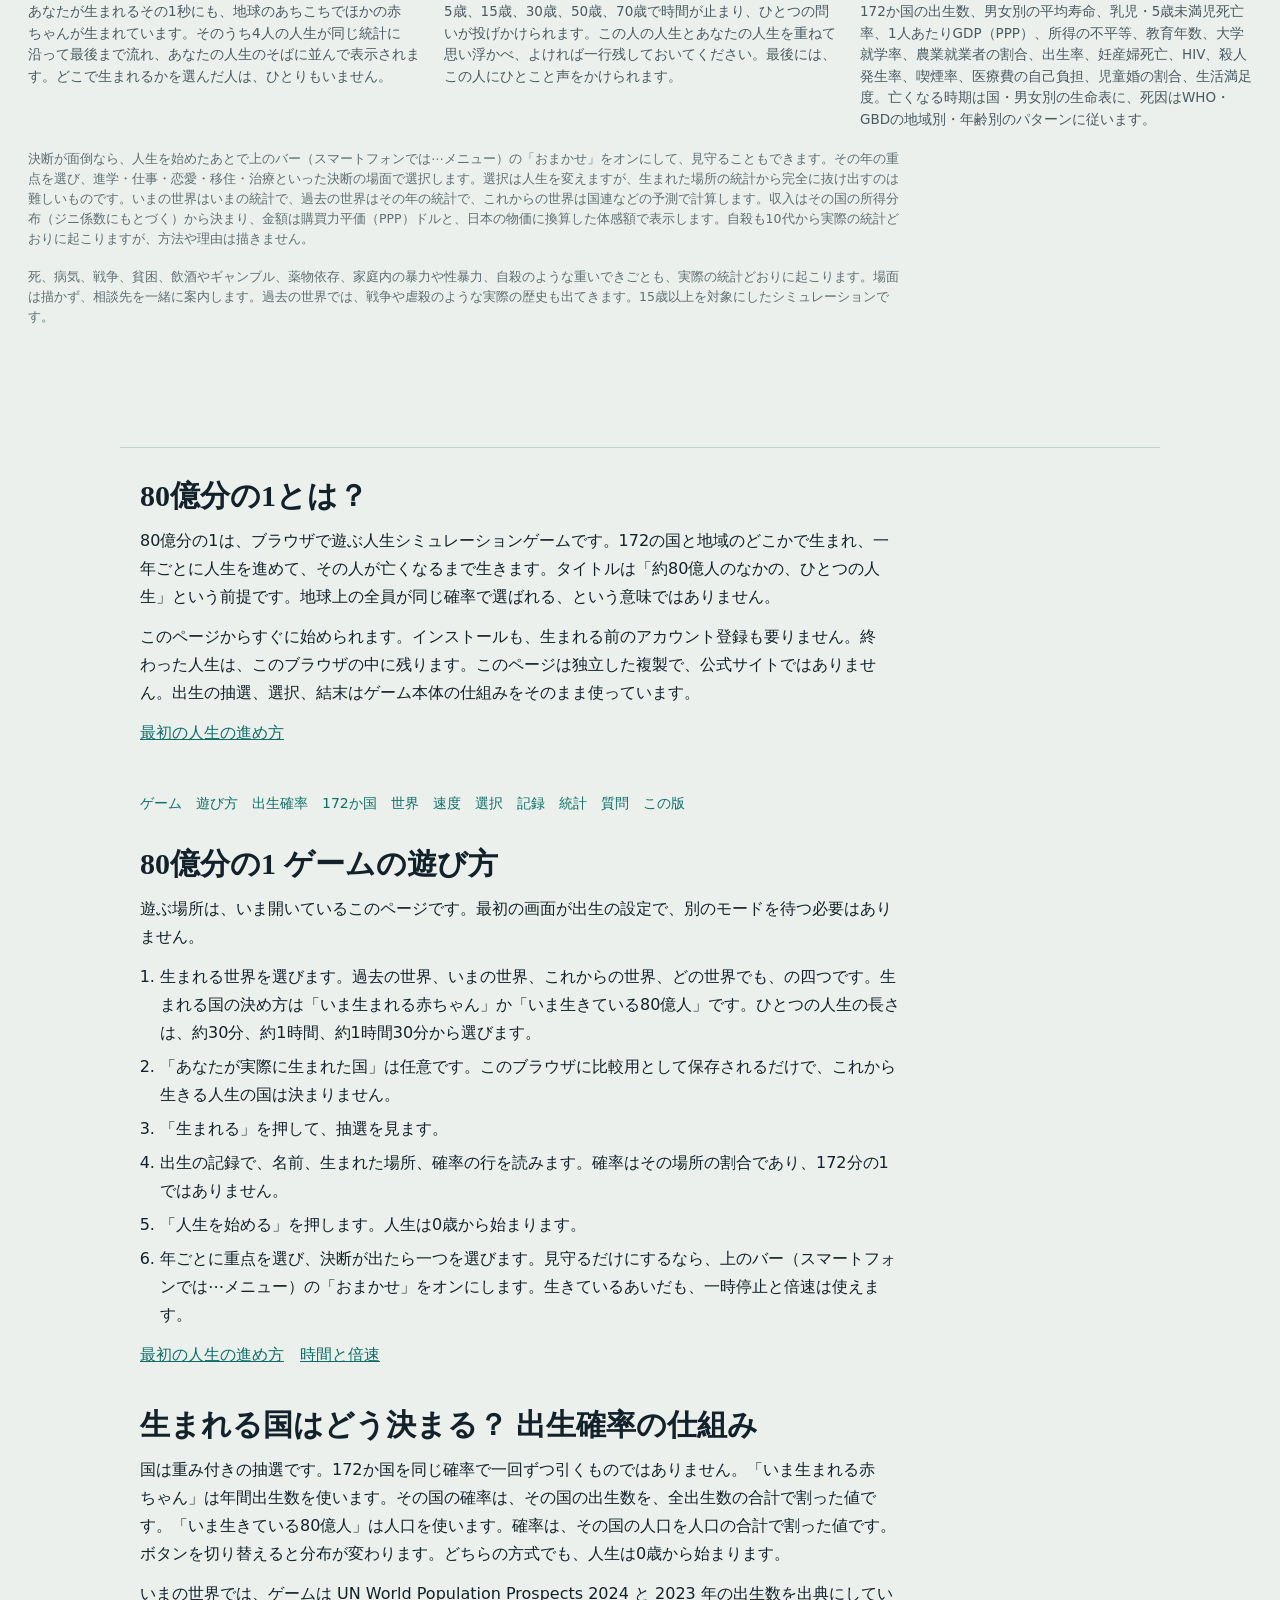
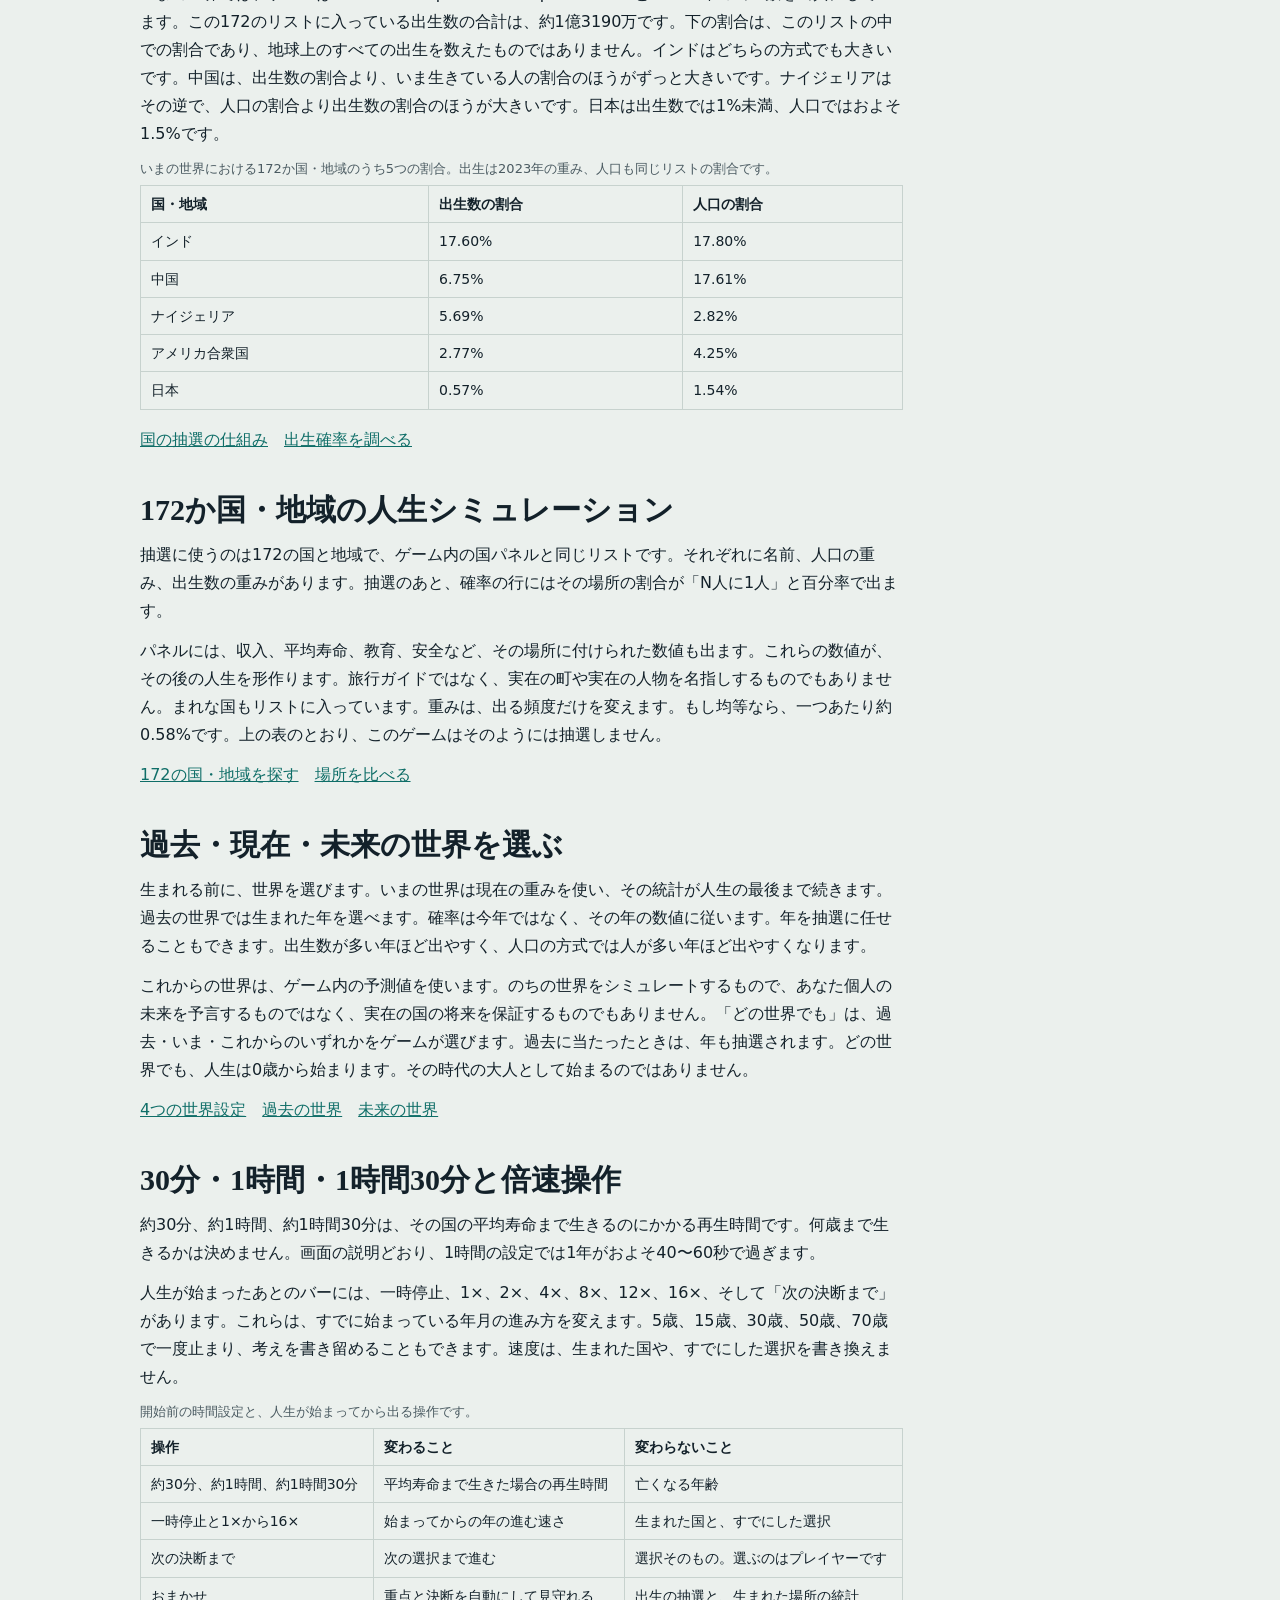
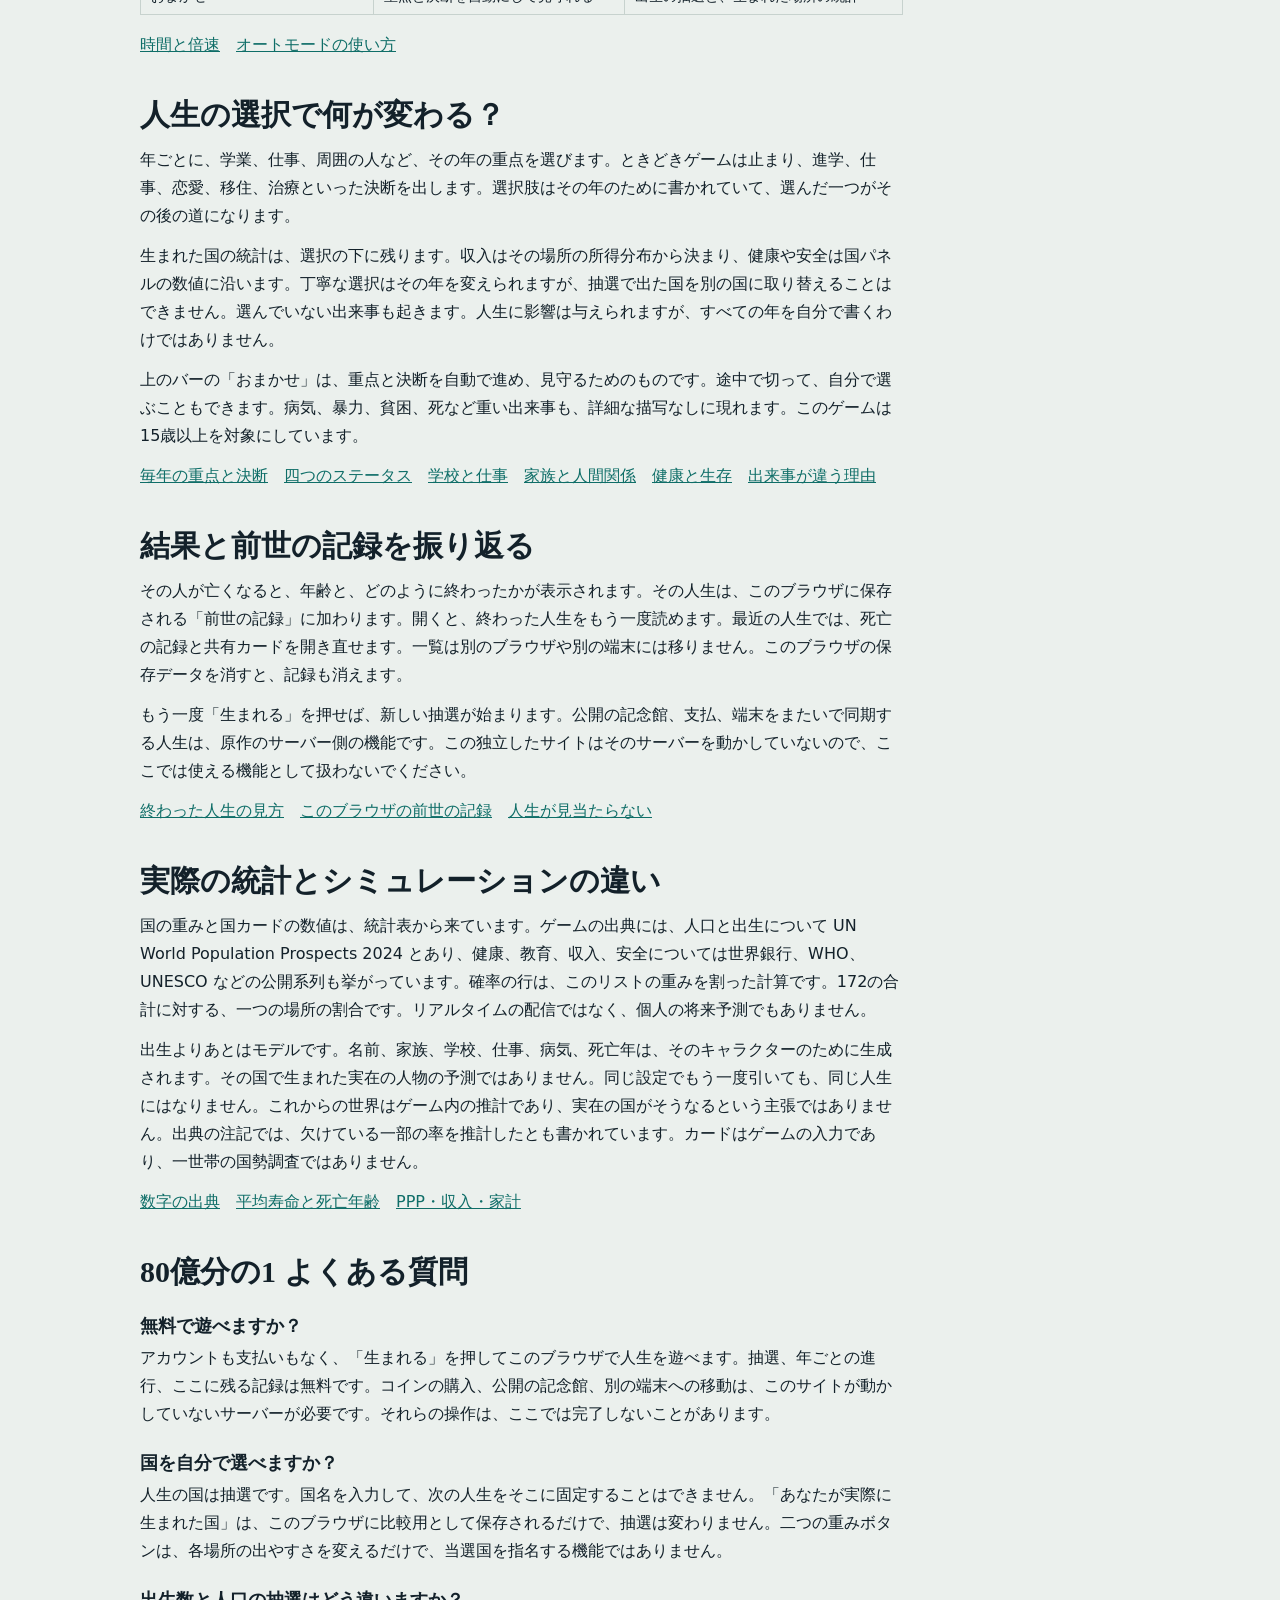
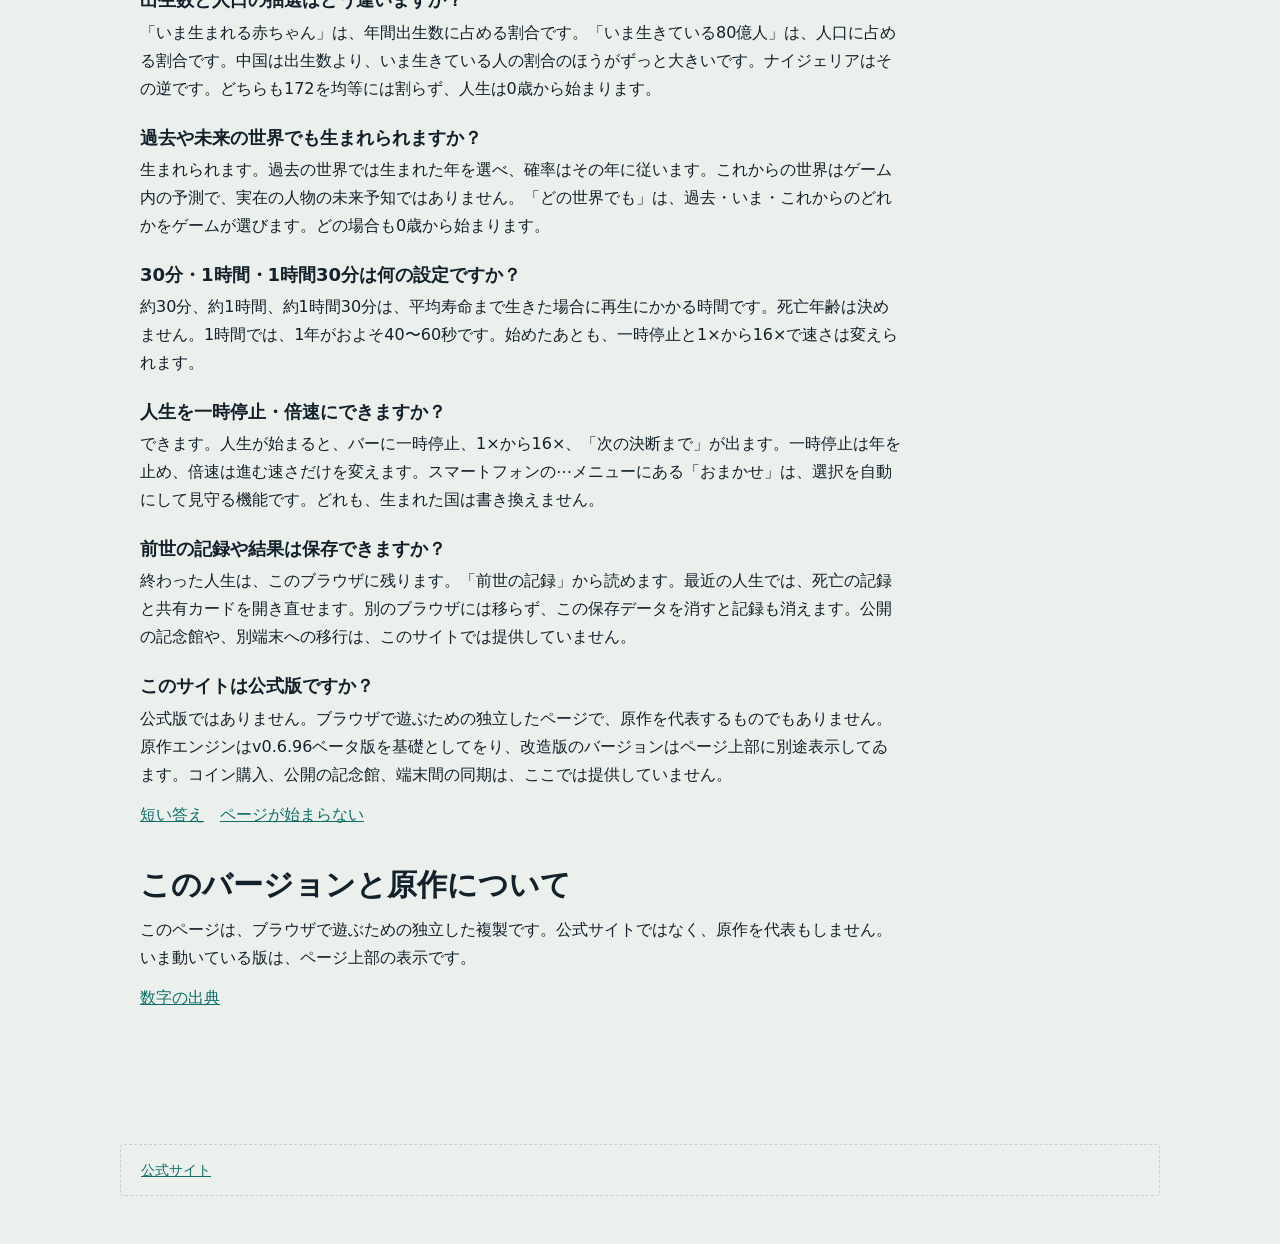
==== commit fceb4ee4: "release: v0.5.3 cohort-based descendants and 5000-person batches" ====
--- a/index.html
+++ b/index.html
@@ -8,7 +8,7 @@
     <div class="wrap">
     <div class="hero">
       <div class="herotext">
-        <div class="kicker"><span class="nw"><span id="verTag">改造版 v0.5.2-custom</span><span class="nw" style="margin-left:8px;font-size:11px">2026-10-15更新 · 原作 v0.6.96</span> ·</span> <span class="nw">無料の人生シミュレーション ·</span> <span class="nw">172か国の実際の統計にもとづく</span></div>
+        <div class="kicker"><span class="nw"><span id="verTag">改造版 v0.5.3-custom</span><span class="nw" style="margin-left:8px;font-size:11px">2026-10-15更新 · 原作 v0.6.96</span> ·</span> <span class="nw">無料の人生シミュレーション ·</span> <span class="nw">172か国の実際の統計にもとづく</span></div>
         <h1>80億<span style="white-space:nowrap">分の<em>1</em></span></h1>
         <p class="friendline" id="friendLine" hidden=""></p>
         <p class="memo-news" id="memoNews" role="status" hidden=""></p>
@@ -303,7 +303,8 @@
 <label>一時停止<select data-c="pause"><option value="">変更なし</option><option value="yes">停止</option><option value="no">再開</option></select></label></div>
 <div style="display:flex;gap:10px;margin-top:14px"><button id="cheatApply" type="button" class="cta" style="padding:10px 16px">現在の人生に適用</button><button id="cheatRefresh" type="button" class="ghost" style="padding:8px">状態を確認</button></div><p id="cheatStatus" style="font-size:13px"></p></div>
 <script>(function(){const $=x=>document.getElementById(x),p=$('cheatPanel');$('cheatToggle').onclick=()=>{p.hidden=!p.hidden;if(!p.hidden)showState()};$('cheatClose').onclick=()=>p.hidden=true;function showState(){const s=window.__lifeCheat?.snapshot();$('cheatCurrent').textContent=s?('現在 '+s.age+'歳 / '+s.country+' / 所持金 '+s.money+' / 階層 '+s.q+' / '+JSON.stringify(s.flags)):'ゲーム開始前です。出生条件は上の設定欄をご使用ください。';} $('cheatRefresh').onclick=showState;$('cheatApply').onclick=()=>{const f={};p.querySelectorAll('[data-c]').forEach(x=>{if(x.value!=='')f[x.dataset.c]=x.value});const r=window.__lifeCheat?.apply(f);$('cheatStatus').textContent=r?r.message:'ゲームの読み込みを確認してください';showState();};})();</script>
-<script src="./ja.js?v=0.5.2"></script><script src="./game.ja.js?v=0.5.2"></script><script src="./live-ui.js?v=0.5.2"></script>
-<script src="./cheat-enhancements.js?v=0.5.2"></script>
-<script src="./isolated-engine.js?v=0.5.2"></script>
+<script src="./ja.js?v=0.5.3"></script><script src="./game.ja.js?v=0.5.3"></script><script src="./live-ui.js?v=0.5.3"></script>
+<script src="./cheat-enhancements.js?v=0.5.3"></script>
+<script src="./isolated-engine.js?v=0.5.3"></script>
+<script src="./aggregate-descendants.js?v=0.5.3"></script>
 </body></html>
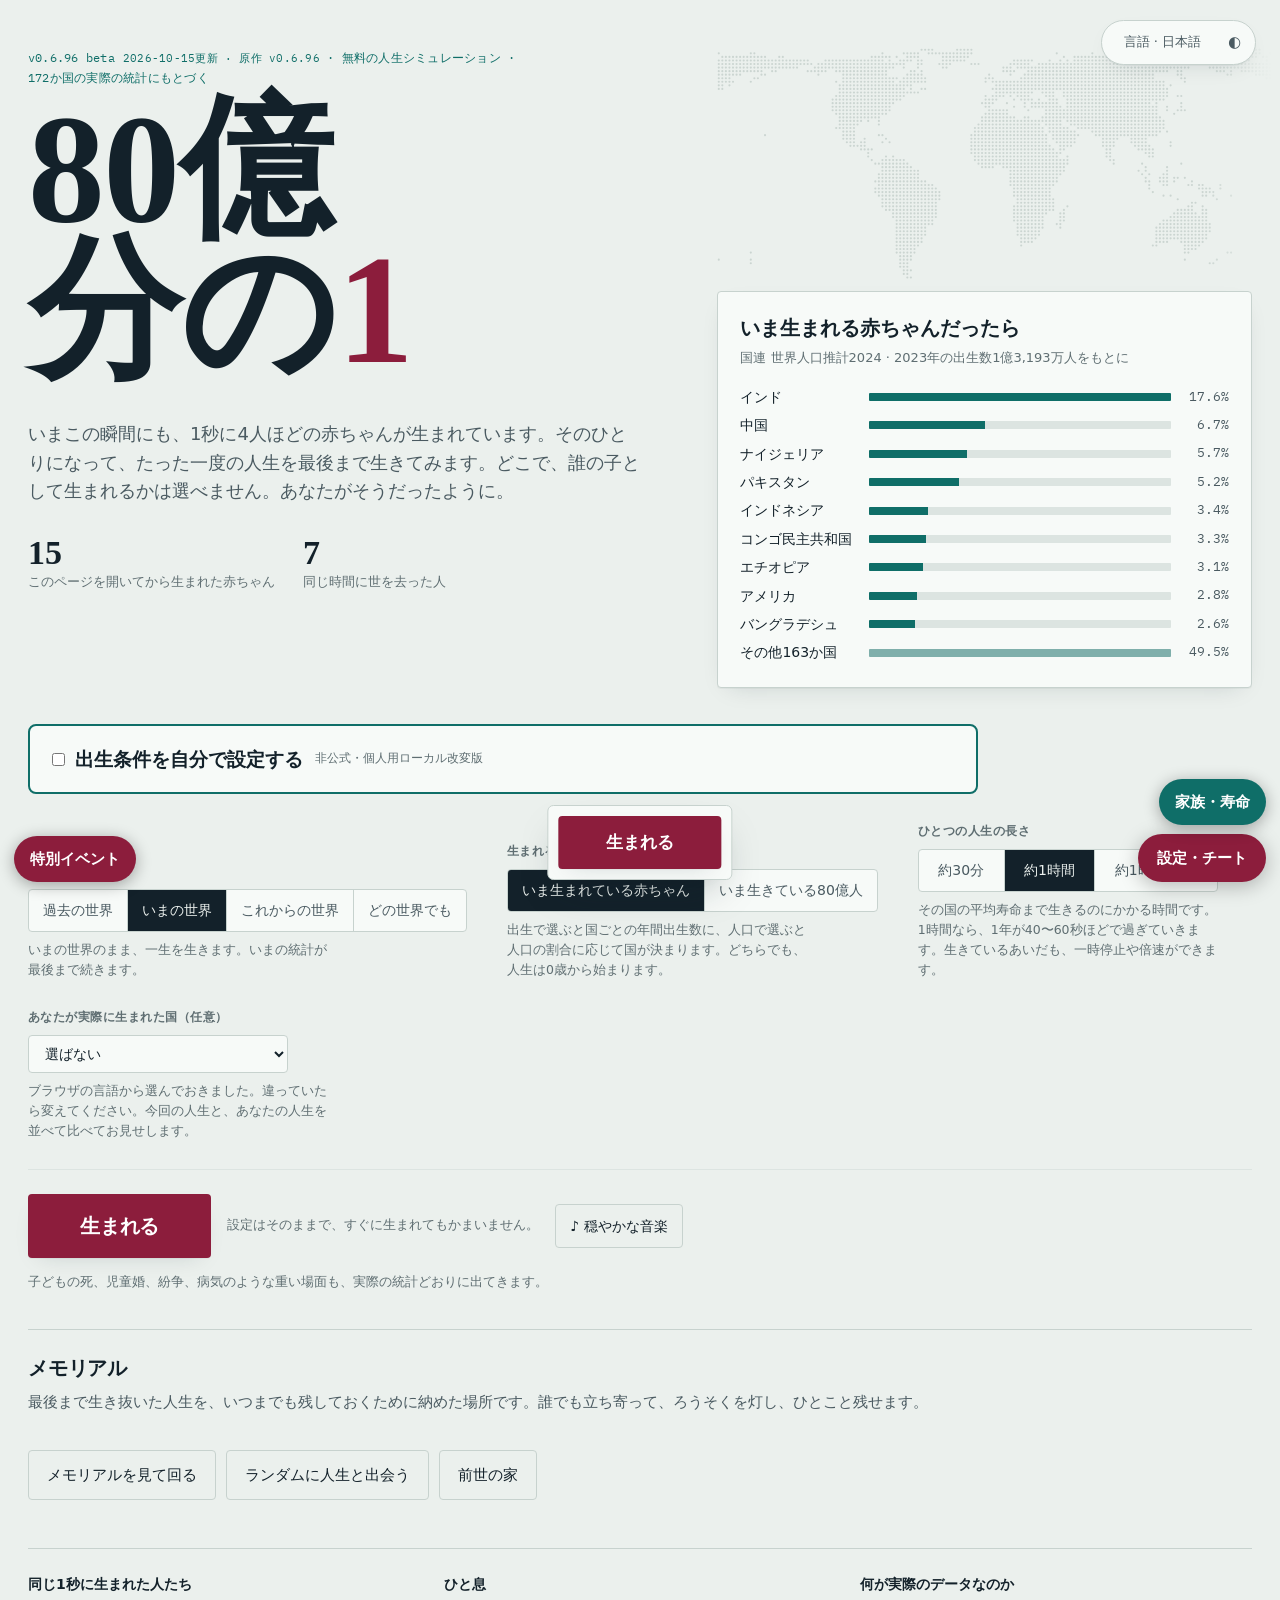
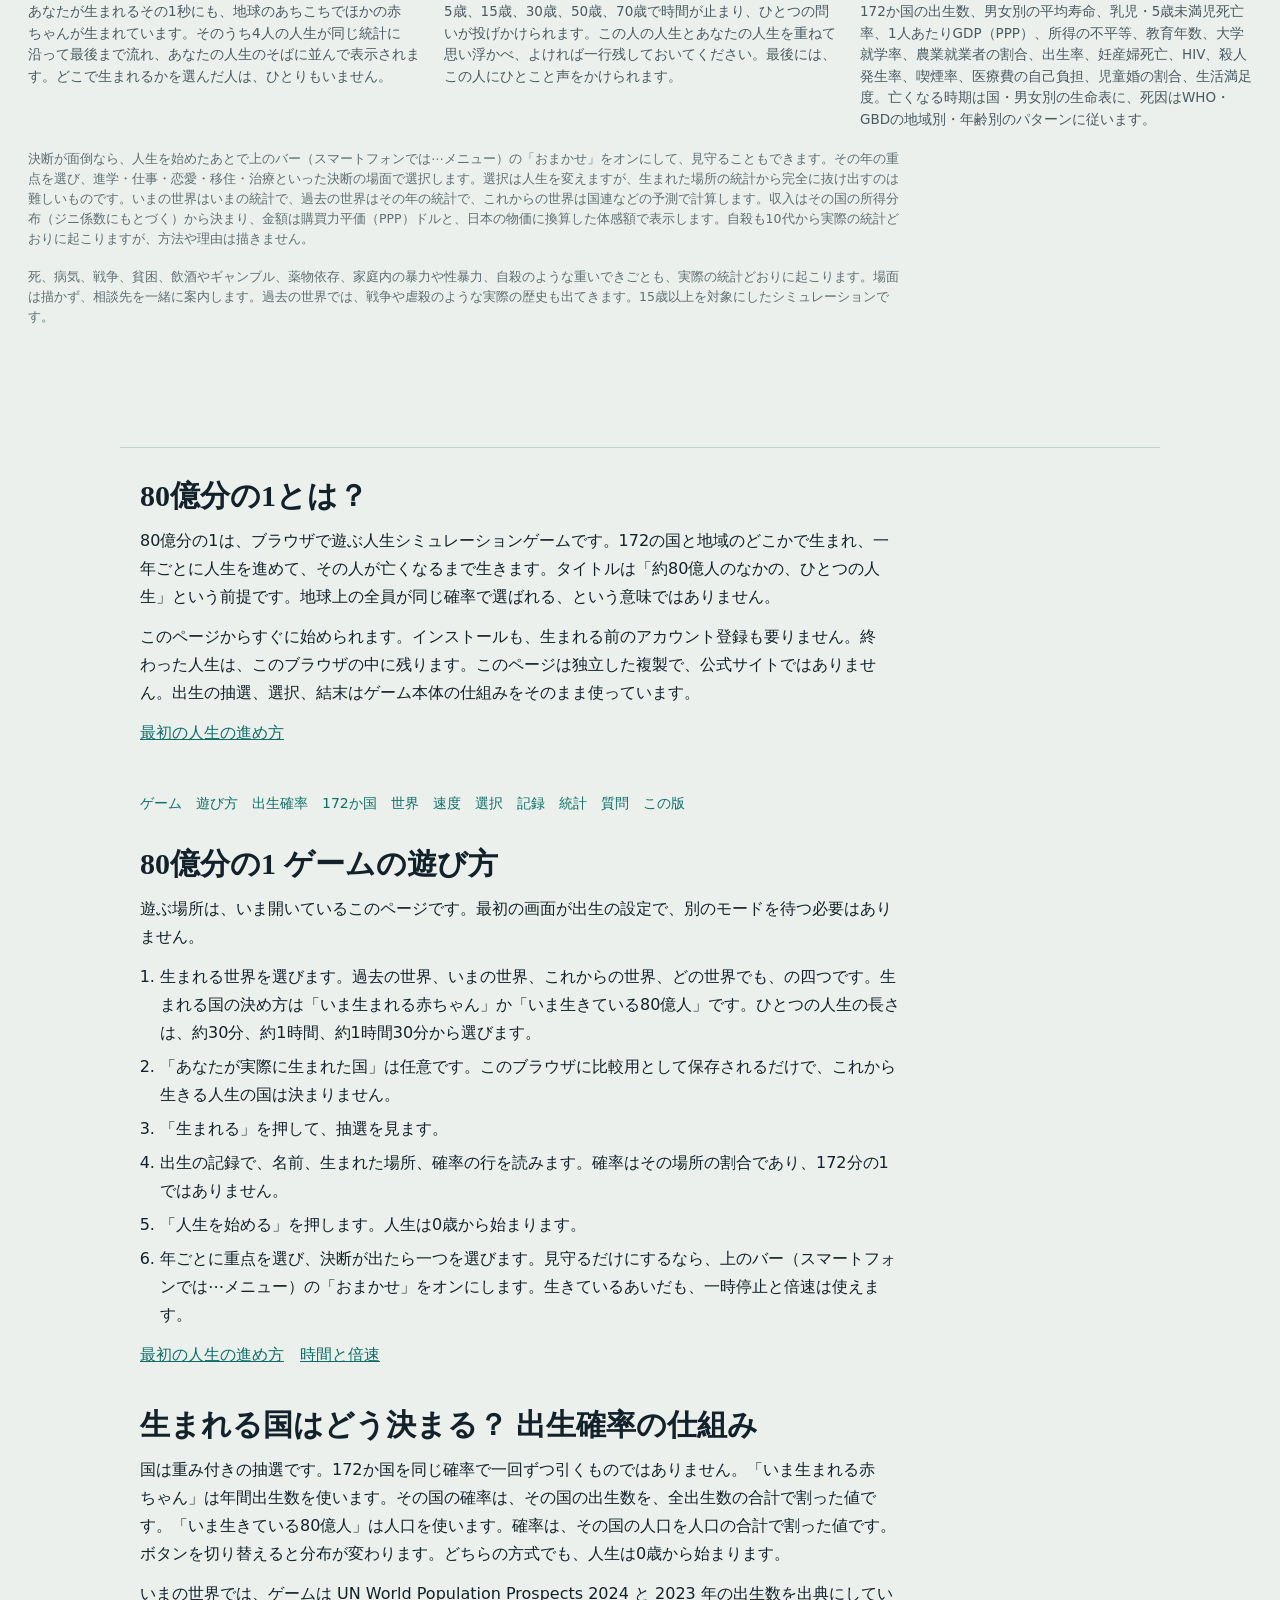
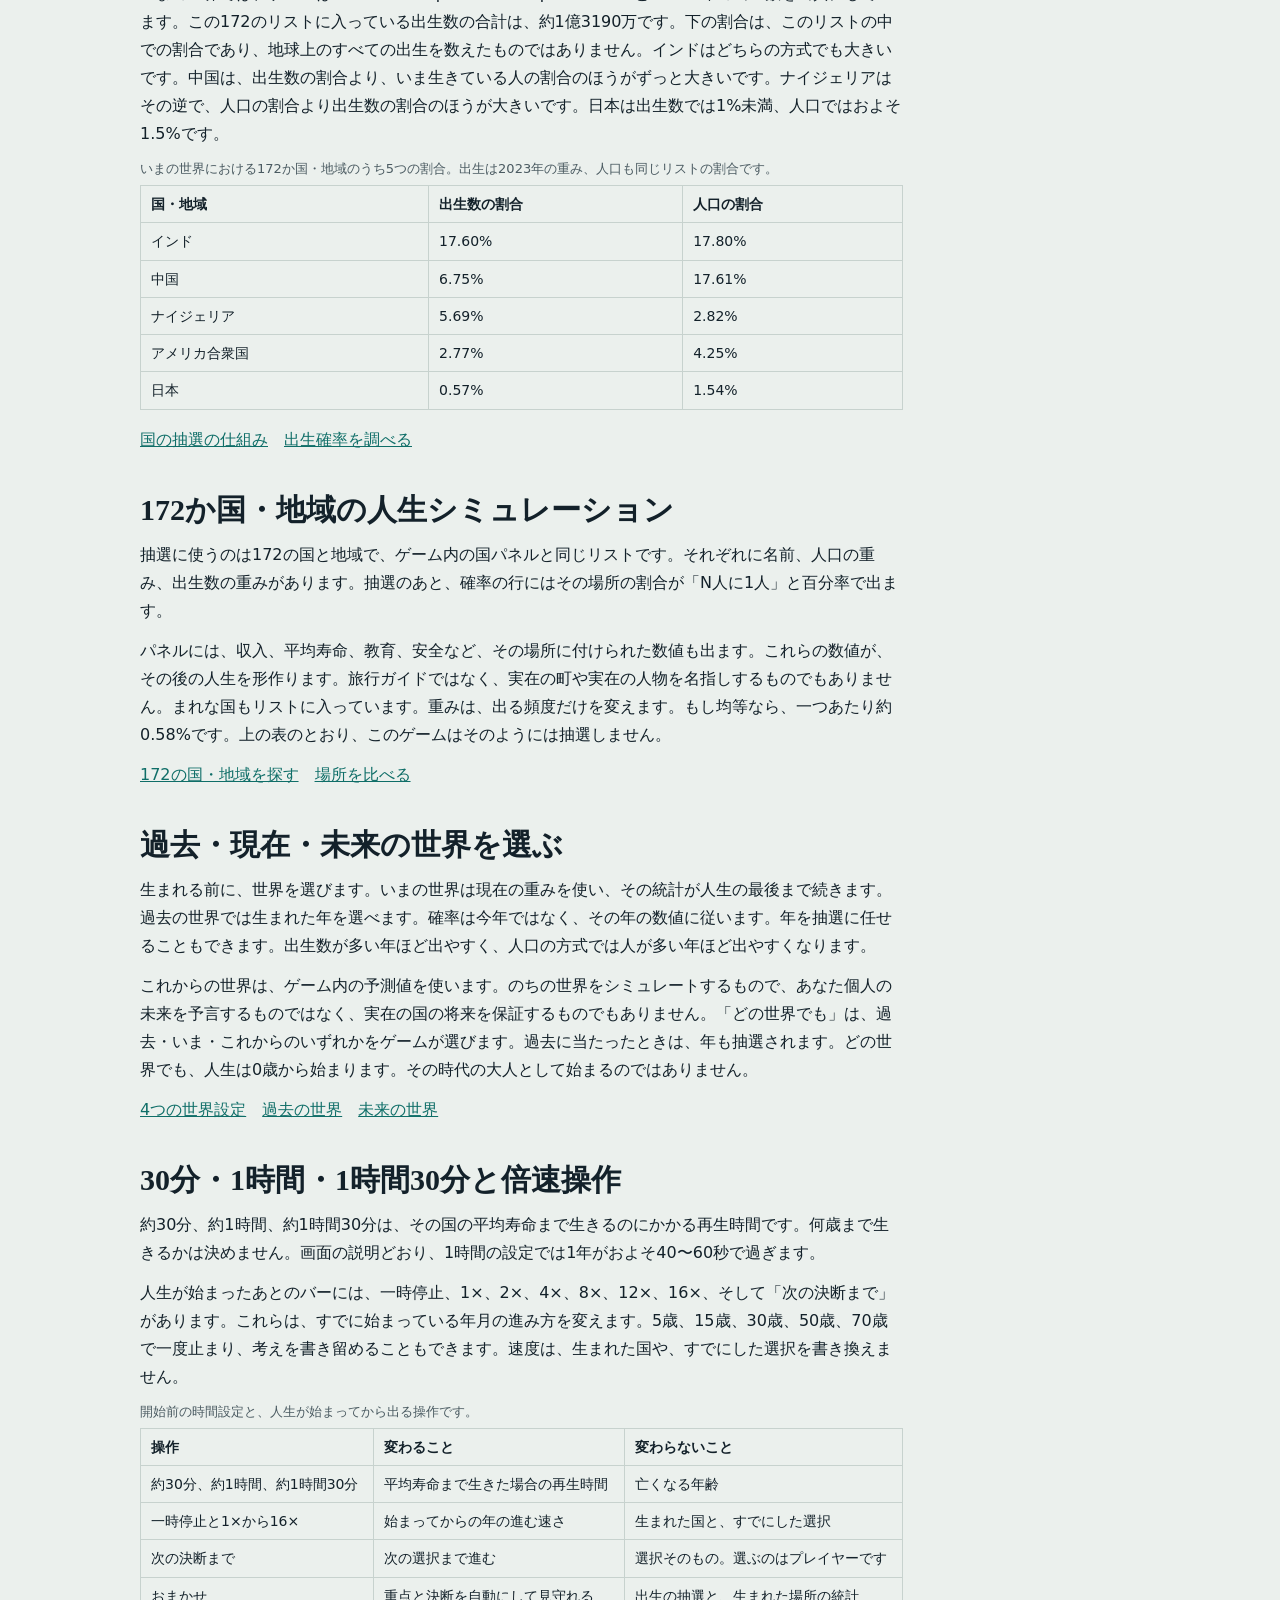
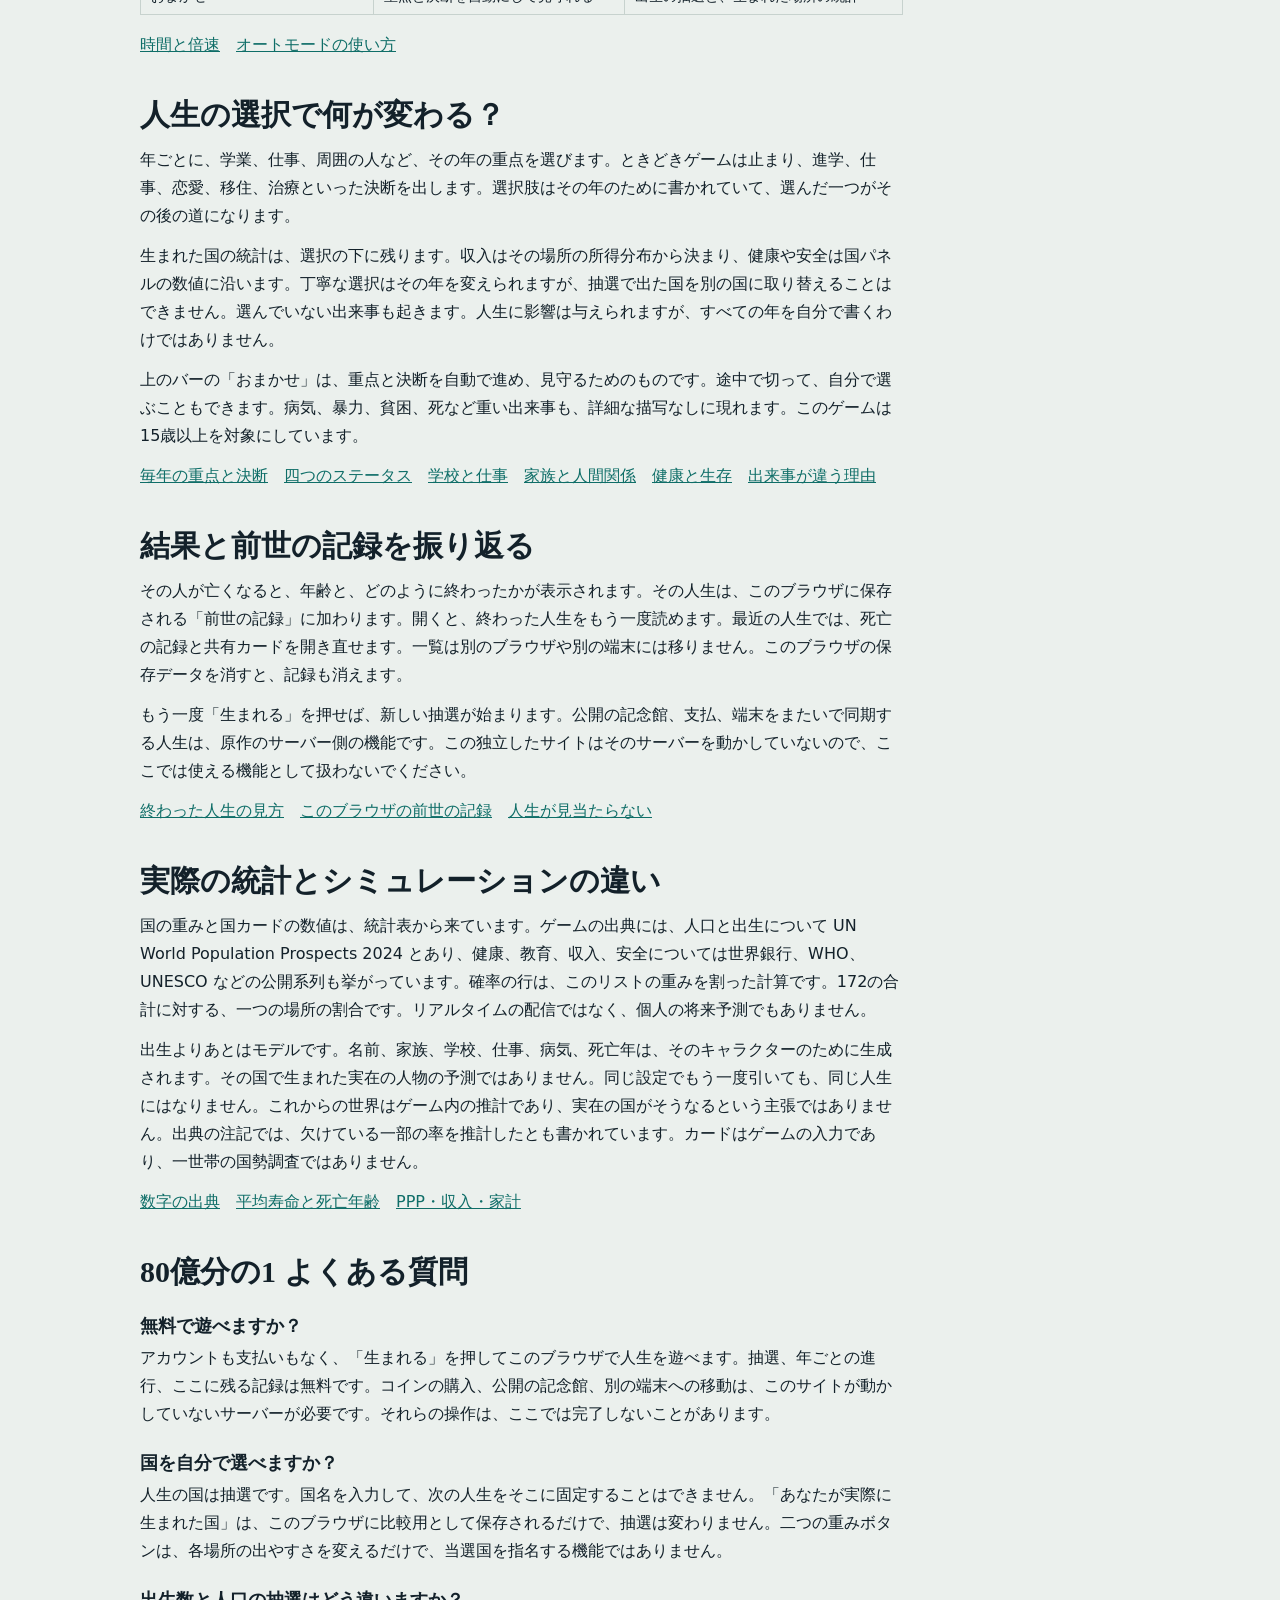
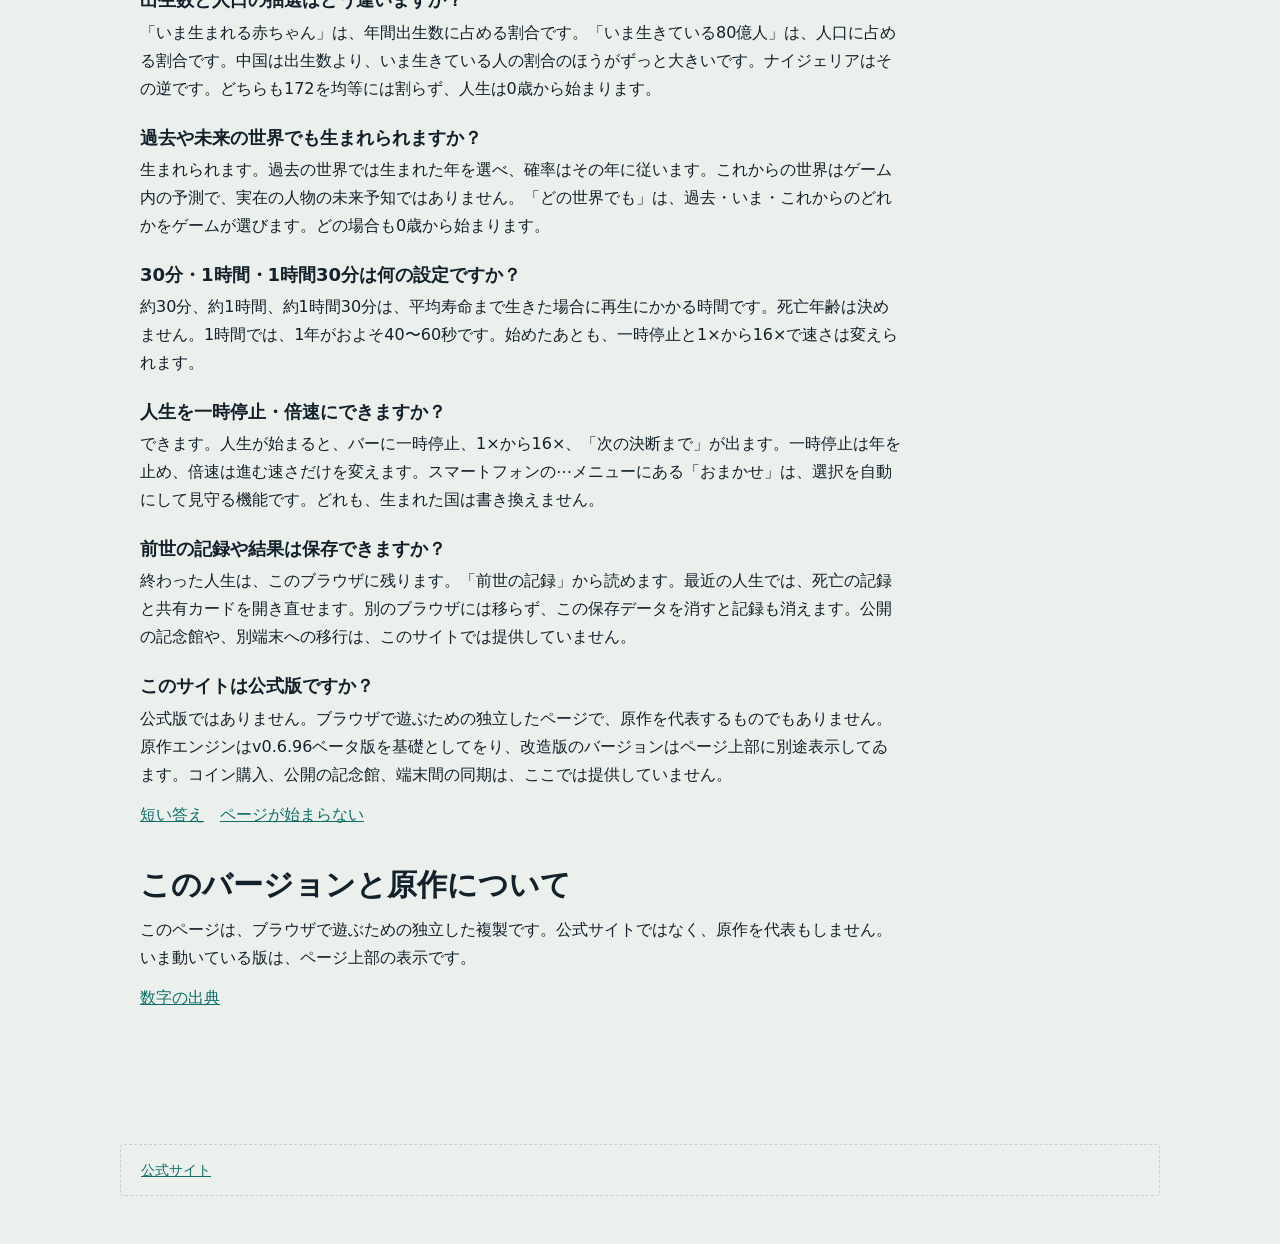
==== commit a3fd1de4: "release: v0.5.4 clan results display" ====
--- a/index.html
+++ b/index.html
@@ -8,7 +8,7 @@
     <div class="wrap">
     <div class="hero">
       <div class="herotext">
-        <div class="kicker"><span class="nw"><span id="verTag">改造版 v0.5.3-custom</span><span class="nw" style="margin-left:8px;font-size:11px">2026-10-15更新 · 原作 v0.6.96</span> ·</span> <span class="nw">無料の人生シミュレーション ·</span> <span class="nw">172か国の実際の統計にもとづく</span></div>
+        <div class="kicker"><span class="nw"><span id="verTag">改造版 v0.5.4-custom</span><span class="nw" style="margin-left:8px;font-size:11px">2026-10-15更新 · 原作 v0.6.96</span> ·</span> <span class="nw">無料の人生シミュレーション ·</span> <span class="nw">172か国の実際の統計にもとづく</span></div>
         <h1>80億<span style="white-space:nowrap">分の<em>1</em></span></h1>
         <p class="friendline" id="friendLine" hidden=""></p>
         <p class="memo-news" id="memoNews" role="status" hidden=""></p>
@@ -303,8 +303,9 @@
 <label>一時停止<select data-c="pause"><option value="">変更なし</option><option value="yes">停止</option><option value="no">再開</option></select></label></div>
 <div style="display:flex;gap:10px;margin-top:14px"><button id="cheatApply" type="button" class="cta" style="padding:10px 16px">現在の人生に適用</button><button id="cheatRefresh" type="button" class="ghost" style="padding:8px">状態を確認</button></div><p id="cheatStatus" style="font-size:13px"></p></div>
 <script>(function(){const $=x=>document.getElementById(x),p=$('cheatPanel');$('cheatToggle').onclick=()=>{p.hidden=!p.hidden;if(!p.hidden)showState()};$('cheatClose').onclick=()=>p.hidden=true;function showState(){const s=window.__lifeCheat?.snapshot();$('cheatCurrent').textContent=s?('現在 '+s.age+'歳 / '+s.country+' / 所持金 '+s.money+' / 階層 '+s.q+' / '+JSON.stringify(s.flags)):'ゲーム開始前です。出生条件は上の設定欄をご使用ください。';} $('cheatRefresh').onclick=showState;$('cheatApply').onclick=()=>{const f={};p.querySelectorAll('[data-c]').forEach(x=>{if(x.value!=='')f[x.dataset.c]=x.value});const r=window.__lifeCheat?.apply(f);$('cheatStatus').textContent=r?r.message:'ゲームの読み込みを確認してください';showState();};})();</script>
-<script src="./ja.js?v=0.5.3"></script><script src="./game.ja.js?v=0.5.3"></script><script src="./live-ui.js?v=0.5.3"></script>
-<script src="./cheat-enhancements.js?v=0.5.3"></script>
-<script src="./isolated-engine.js?v=0.5.3"></script>
-<script src="./aggregate-descendants.js?v=0.5.3"></script>
+<script src="./ja.js?v=0.5.4"></script><script src="./game.ja.js?v=0.5.4"></script><script src="./live-ui.js?v=0.5.4"></script>
+<script src="./cheat-enhancements.js?v=0.5.4"></script>
+<script src="./isolated-engine.js?v=0.5.4"></script>
+<script src="./aggregate-descendants.js?v=0.5.4"></script>
+<script src="./clan-report.js?v=0.5.4"></script>
 </body></html>
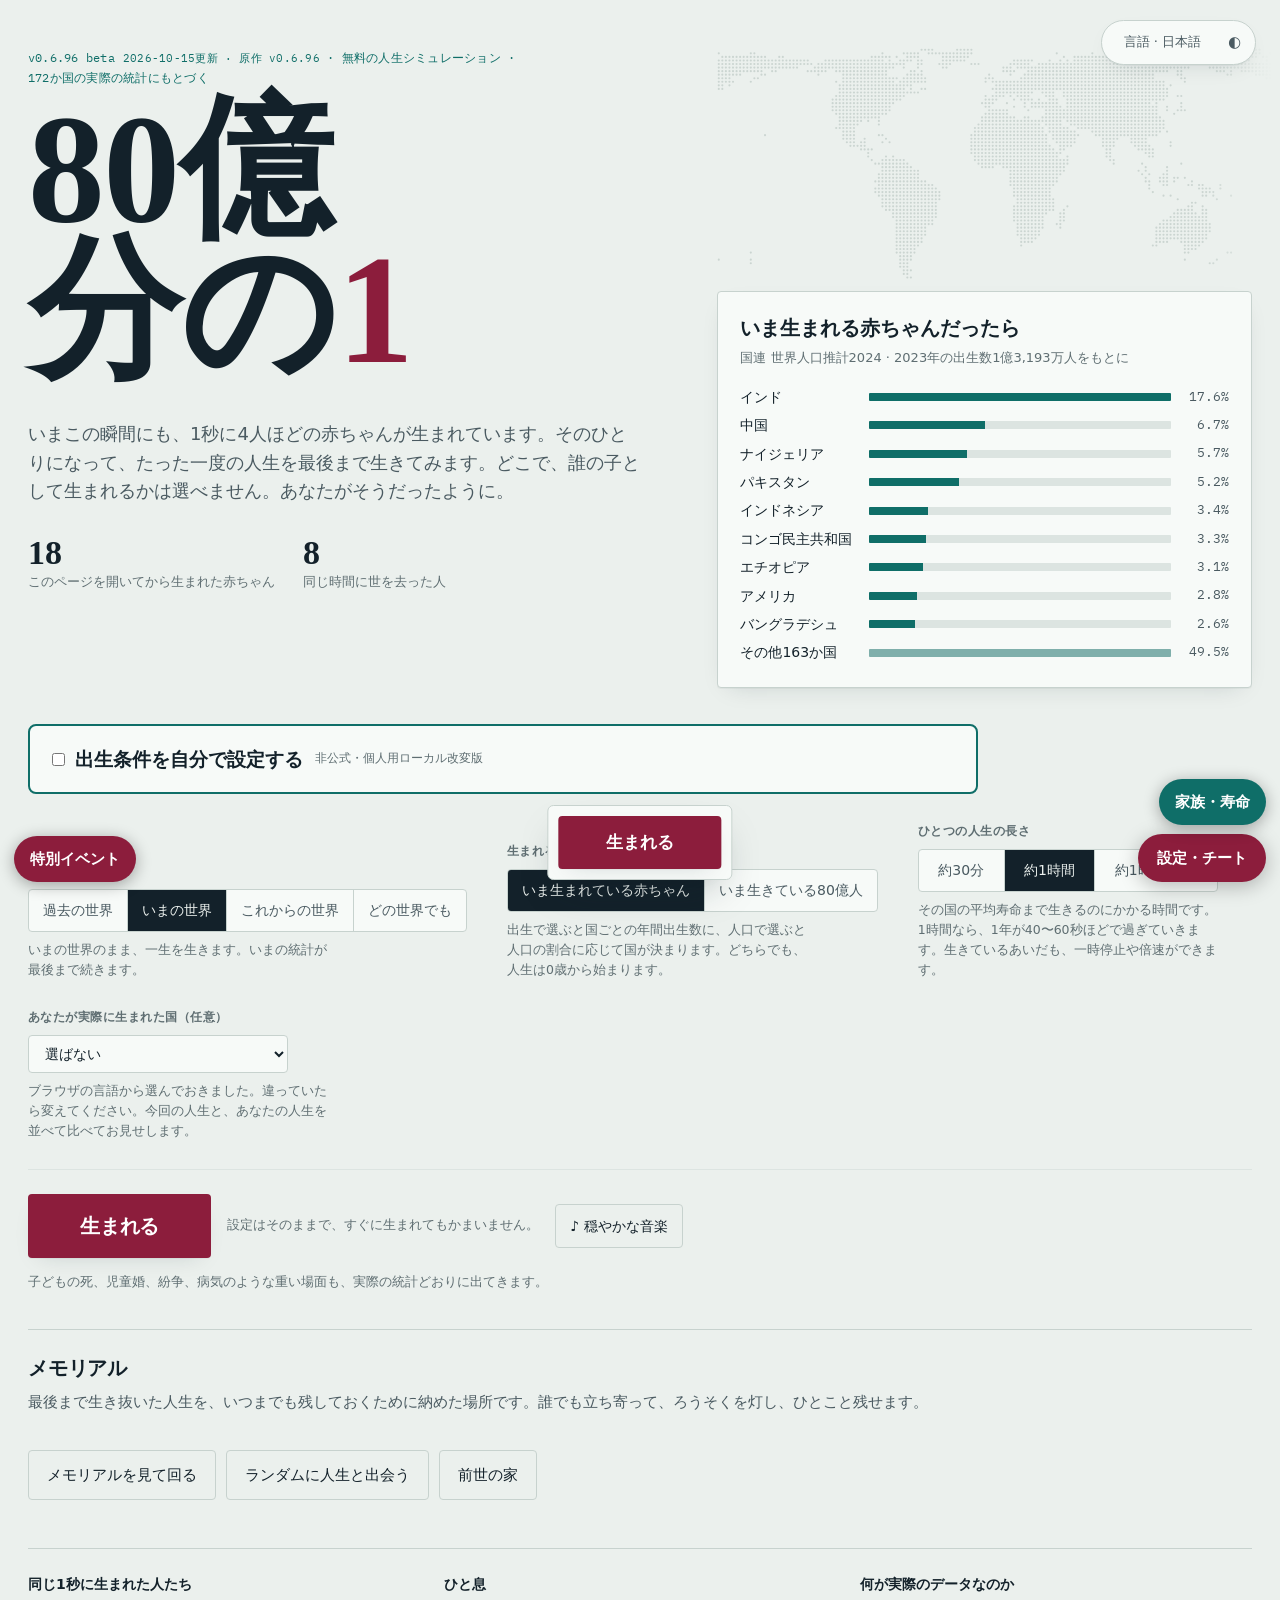
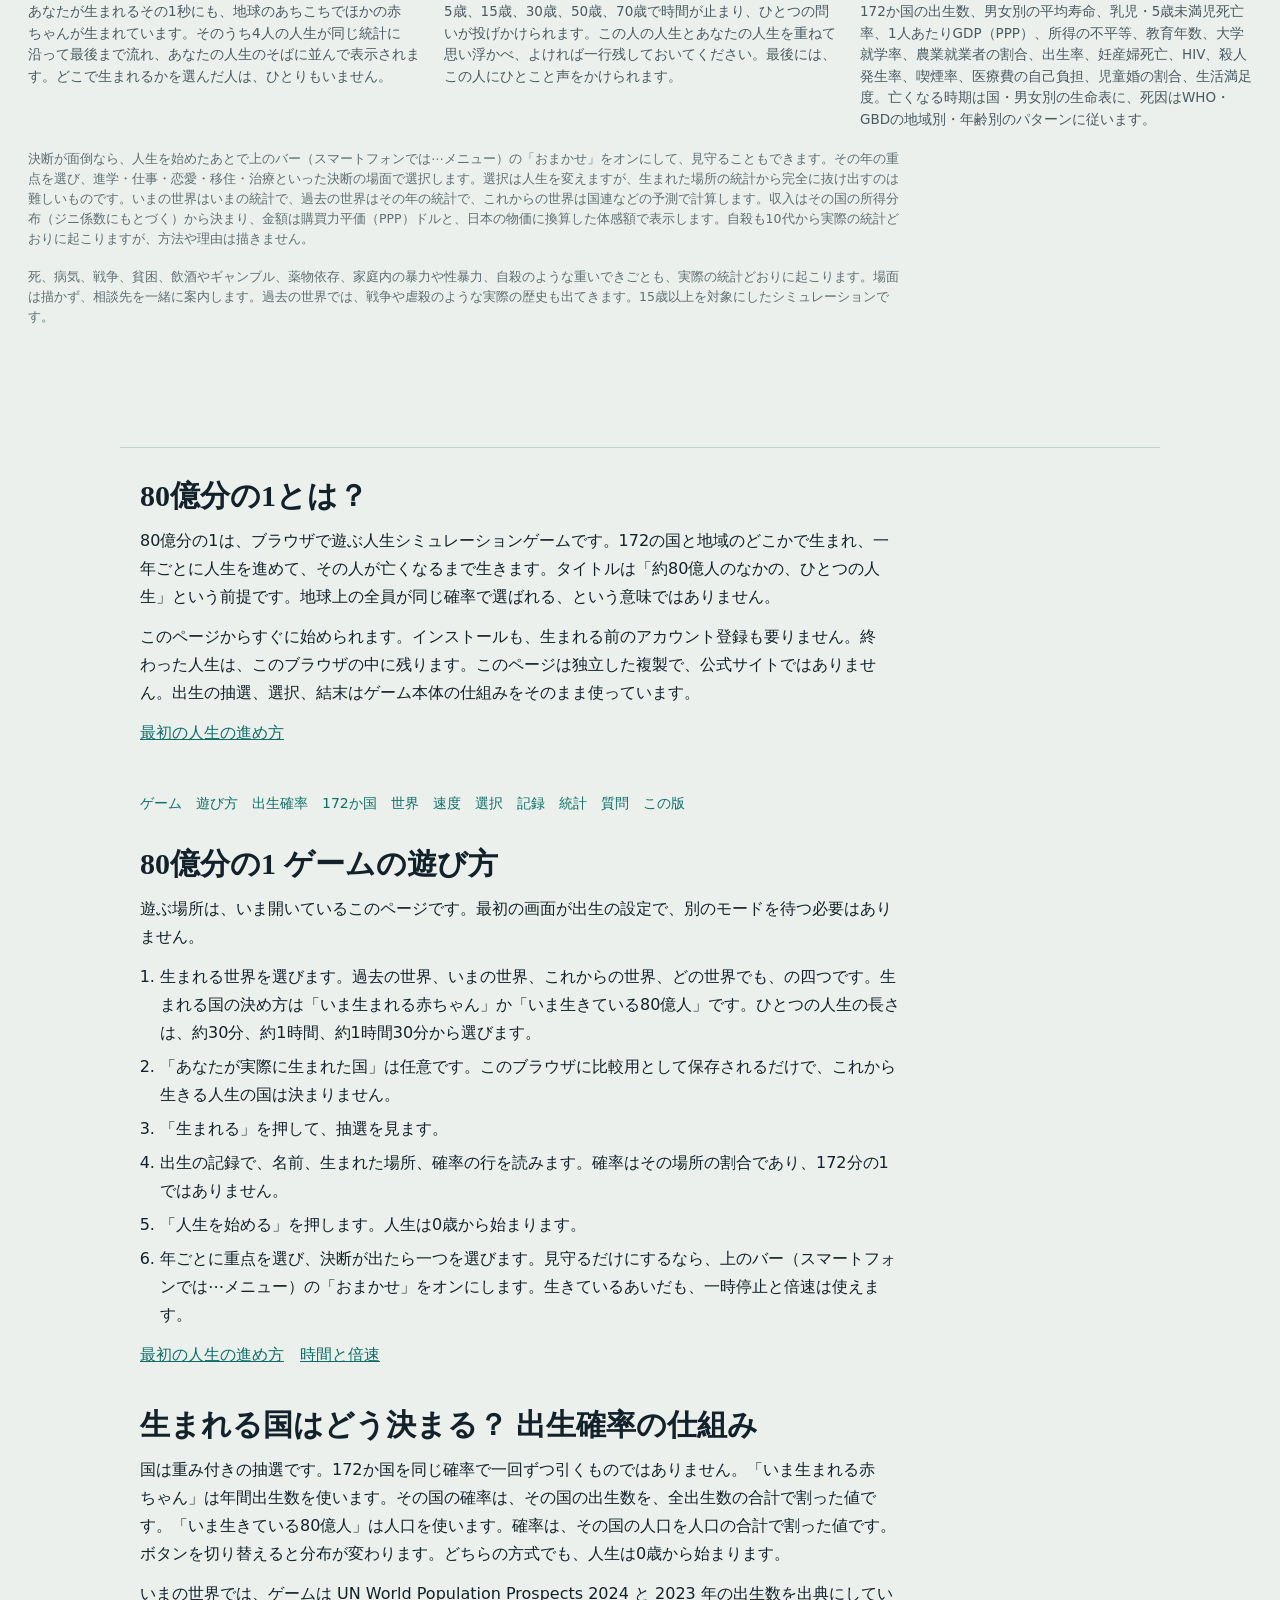
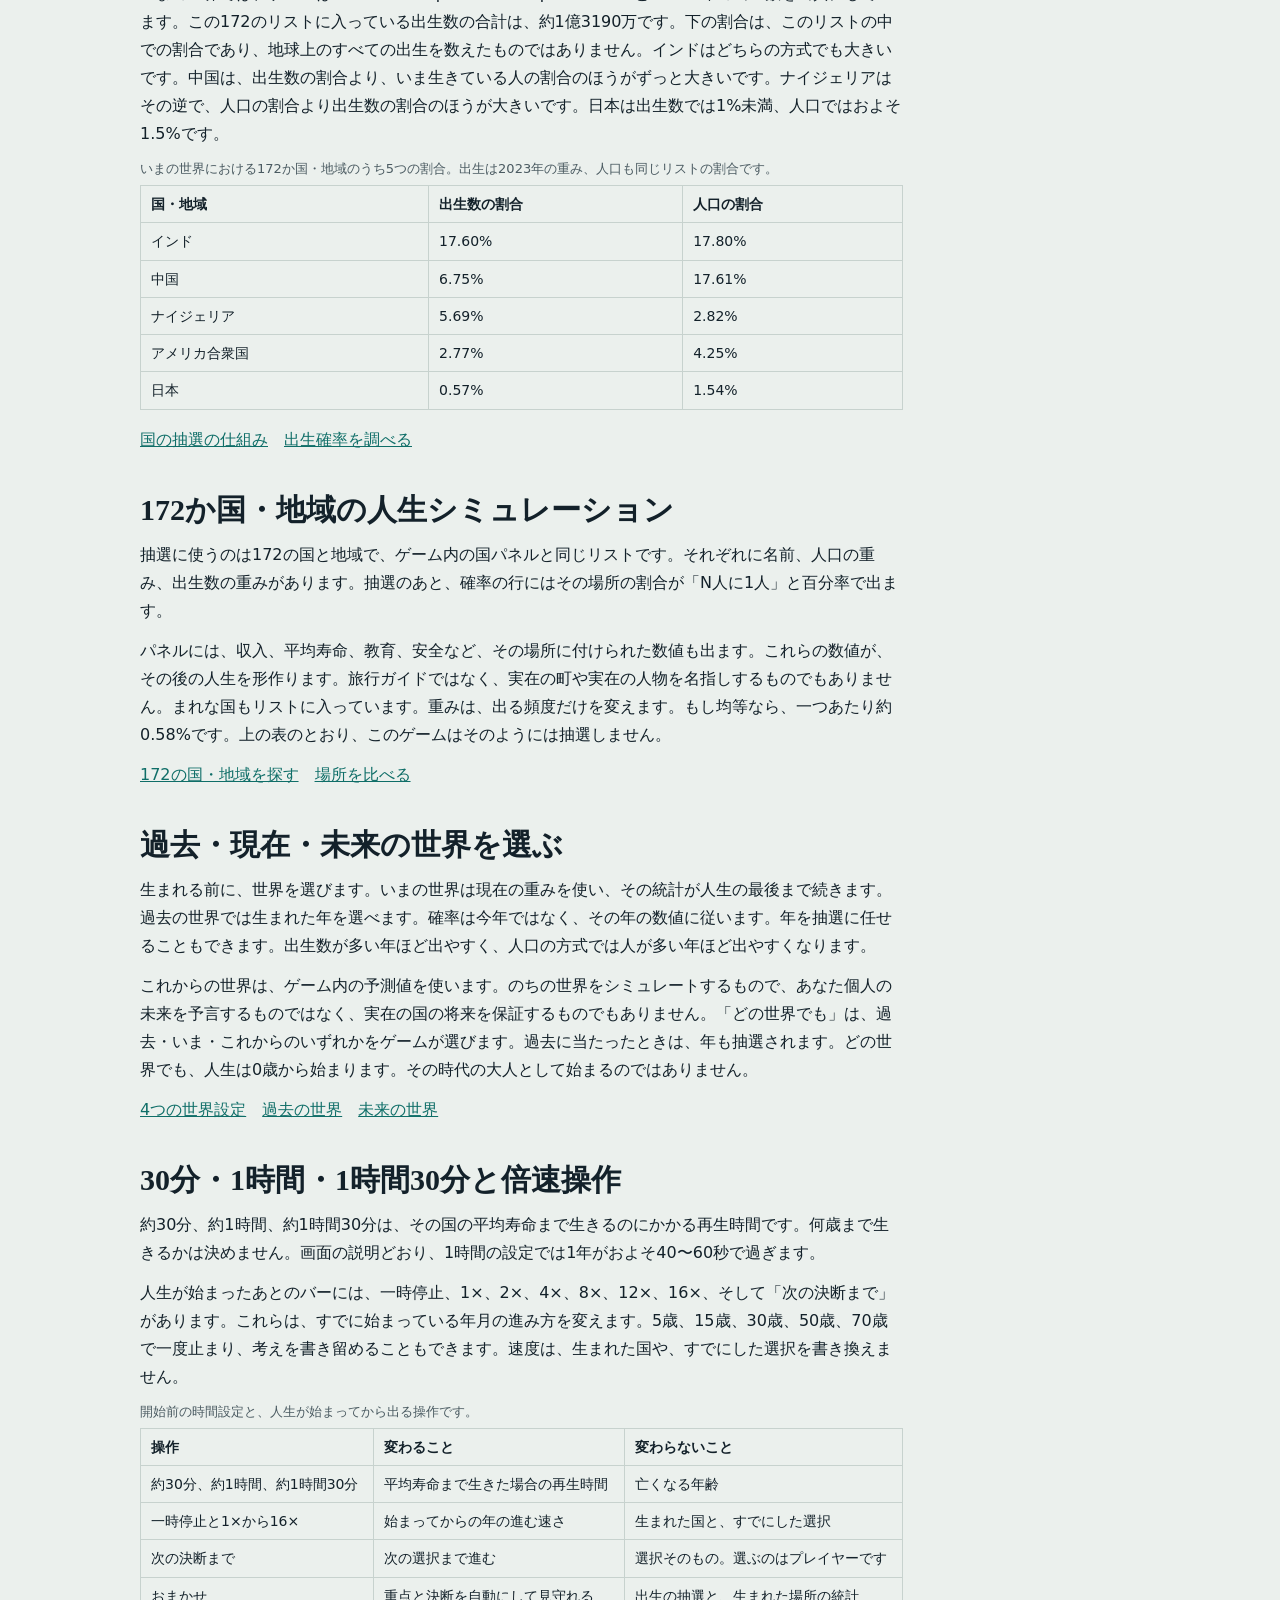
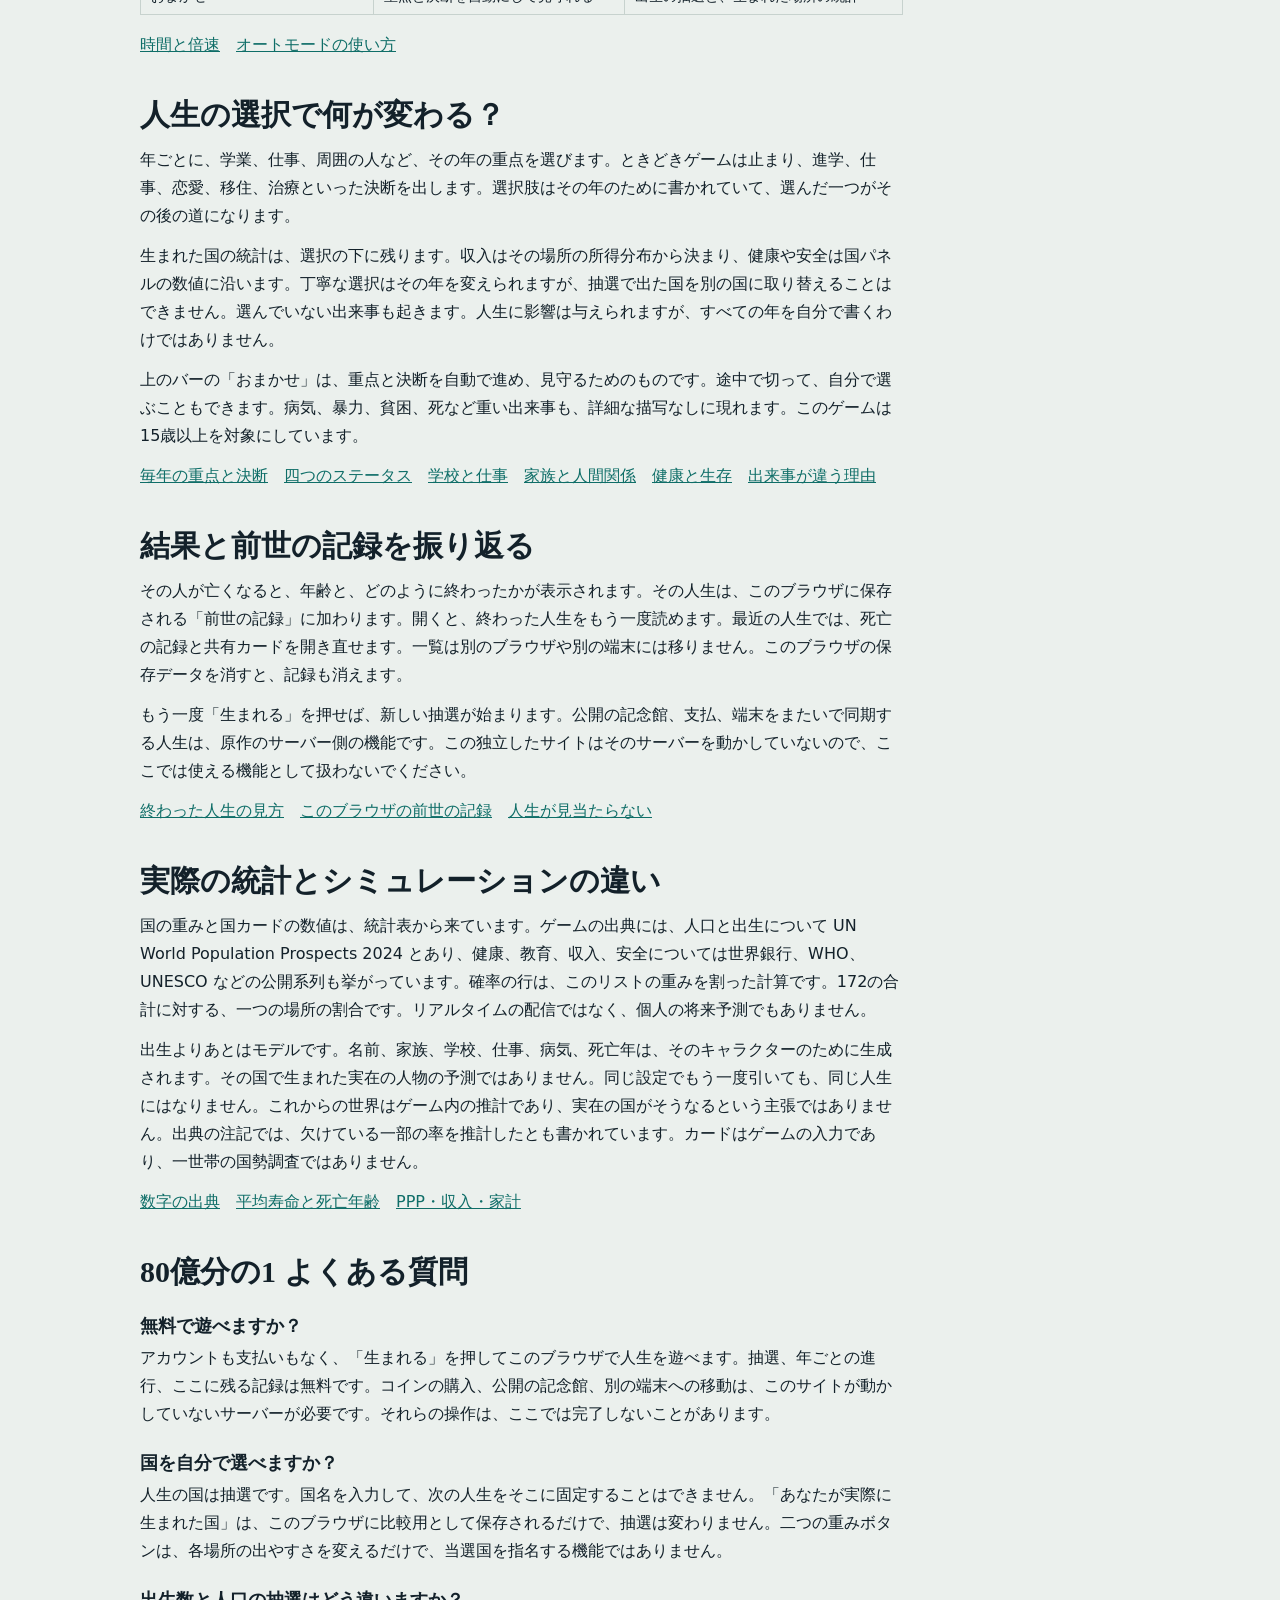
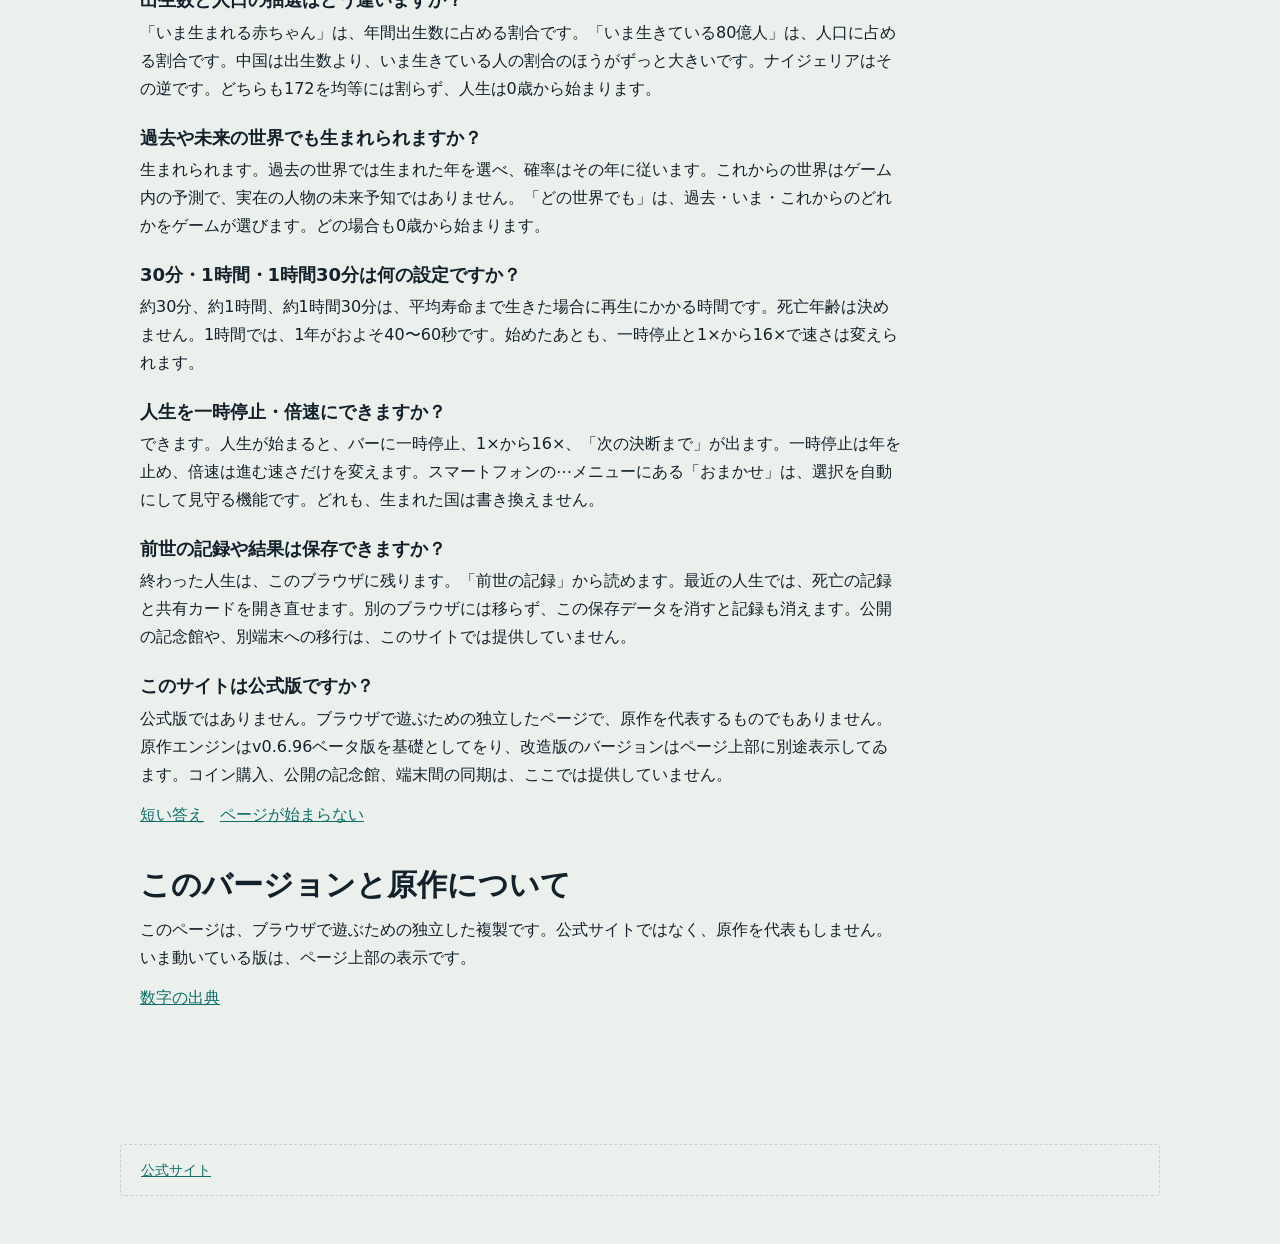
==== commit b82335d0: "fix: render aggregate descendants in original result and shared image" ====
--- a/index.html
+++ b/index.html
@@ -303,9 +303,9 @@
 <label>一時停止<select data-c="pause"><option value="">変更なし</option><option value="yes">停止</option><option value="no">再開</option></select></label></div>
 <div style="display:flex;gap:10px;margin-top:14px"><button id="cheatApply" type="button" class="cta" style="padding:10px 16px">現在の人生に適用</button><button id="cheatRefresh" type="button" class="ghost" style="padding:8px">状態を確認</button></div><p id="cheatStatus" style="font-size:13px"></p></div>
 <script>(function(){const $=x=>document.getElementById(x),p=$('cheatPanel');$('cheatToggle').onclick=()=>{p.hidden=!p.hidden;if(!p.hidden)showState()};$('cheatClose').onclick=()=>p.hidden=true;function showState(){const s=window.__lifeCheat?.snapshot();$('cheatCurrent').textContent=s?('現在 '+s.age+'歳 / '+s.country+' / 所持金 '+s.money+' / 階層 '+s.q+' / '+JSON.stringify(s.flags)):'ゲーム開始前です。出生条件は上の設定欄をご使用ください。';} $('cheatRefresh').onclick=showState;$('cheatApply').onclick=()=>{const f={};p.querySelectorAll('[data-c]').forEach(x=>{if(x.value!=='')f[x.dataset.c]=x.value});const r=window.__lifeCheat?.apply(f);$('cheatStatus').textContent=r?r.message:'ゲームの読み込みを確認してください';showState();};})();</script>
-<script src="./ja.js?v=0.5.4"></script><script src="./game.ja.js?v=0.5.4"></script><script src="./live-ui.js?v=0.5.4"></script>
-<script src="./cheat-enhancements.js?v=0.5.4"></script>
-<script src="./isolated-engine.js?v=0.5.4"></script>
-<script src="./aggregate-descendants.js?v=0.5.4"></script>
-<script src="./clan-report.js?v=0.5.4"></script>
+<script src="./ja.js?v=0.5.4.2"></script><script src="./game.ja.js?v=0.5.4.2"></script><script src="./live-ui.js?v=0.5.4.2"></script>
+<script src="./cheat-enhancements.js?v=0.5.4.2"></script>
+<script src="./isolated-engine.js?v=0.5.4.2"></script>
+<script src="./aggregate-descendants.js?v=0.5.4.2"></script>
+<script src="./native-descendants.js?v=0.5.4.2"></script>
 </body></html>
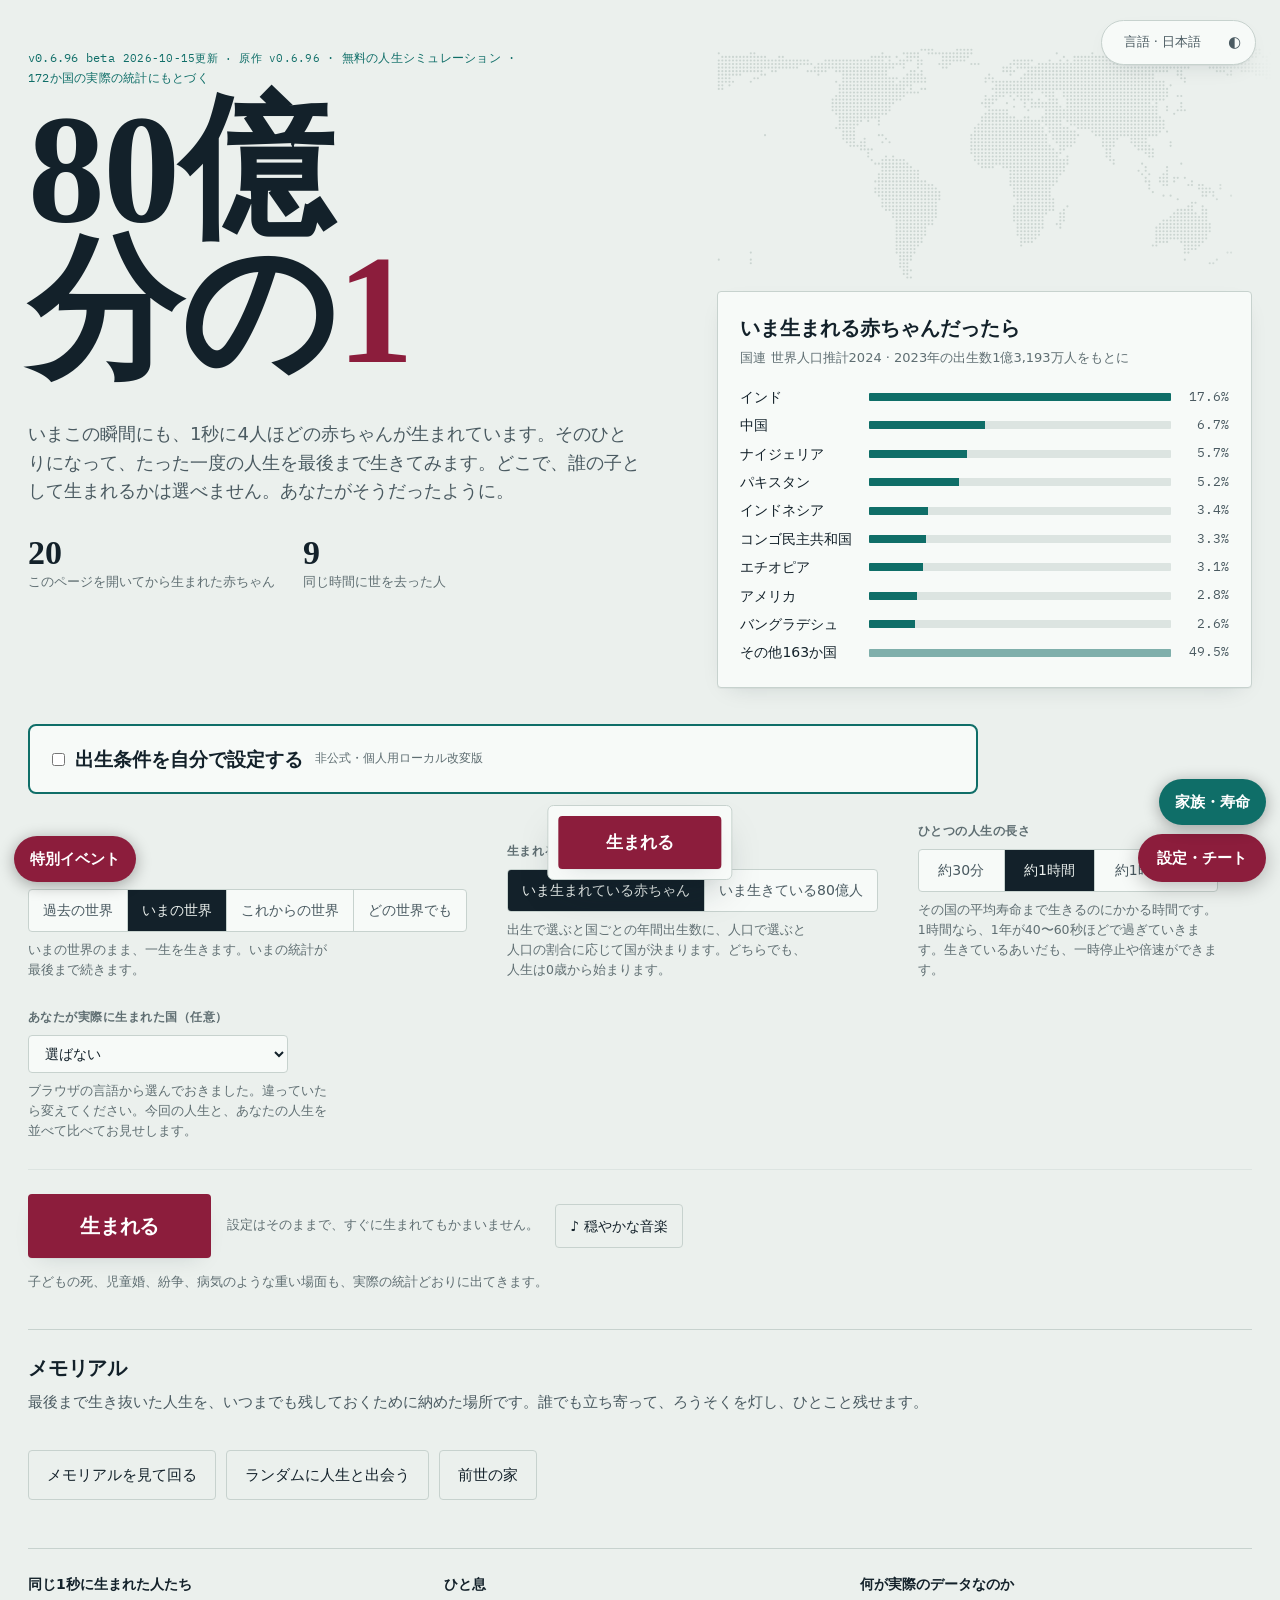
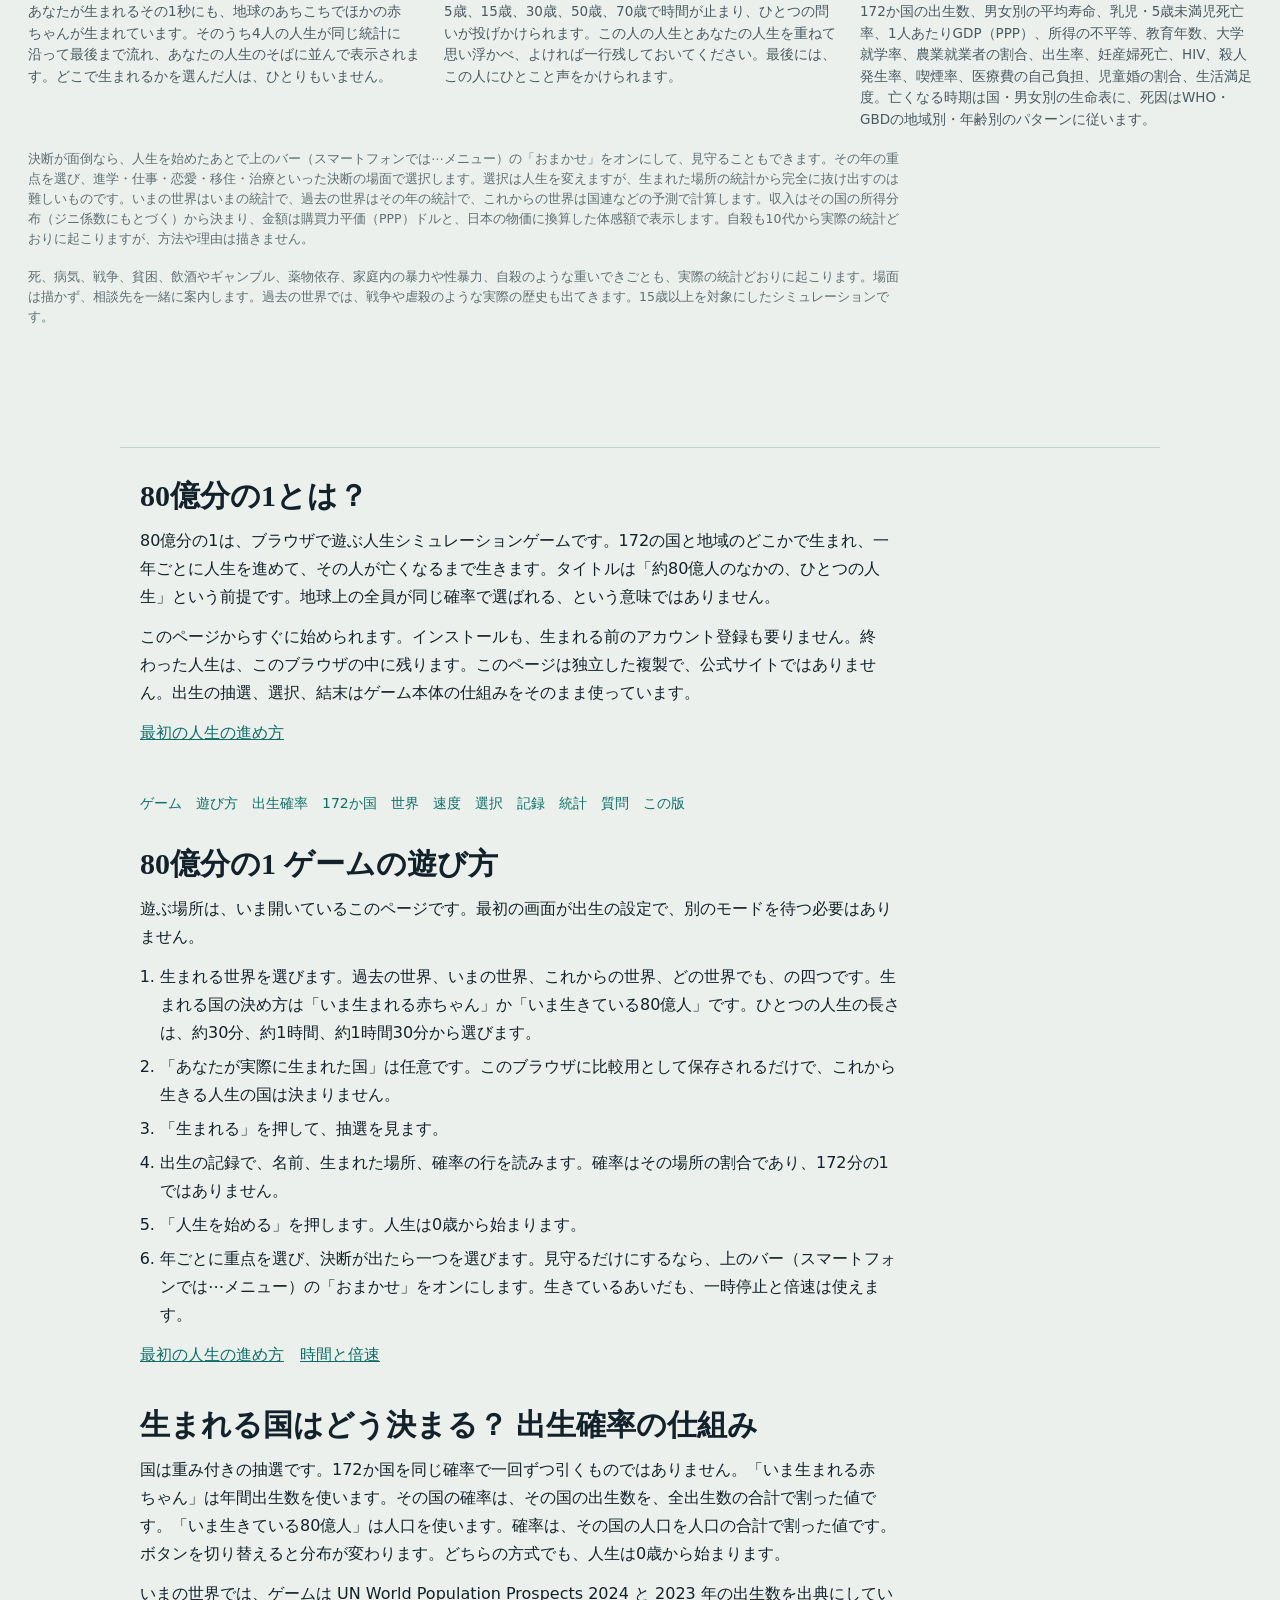
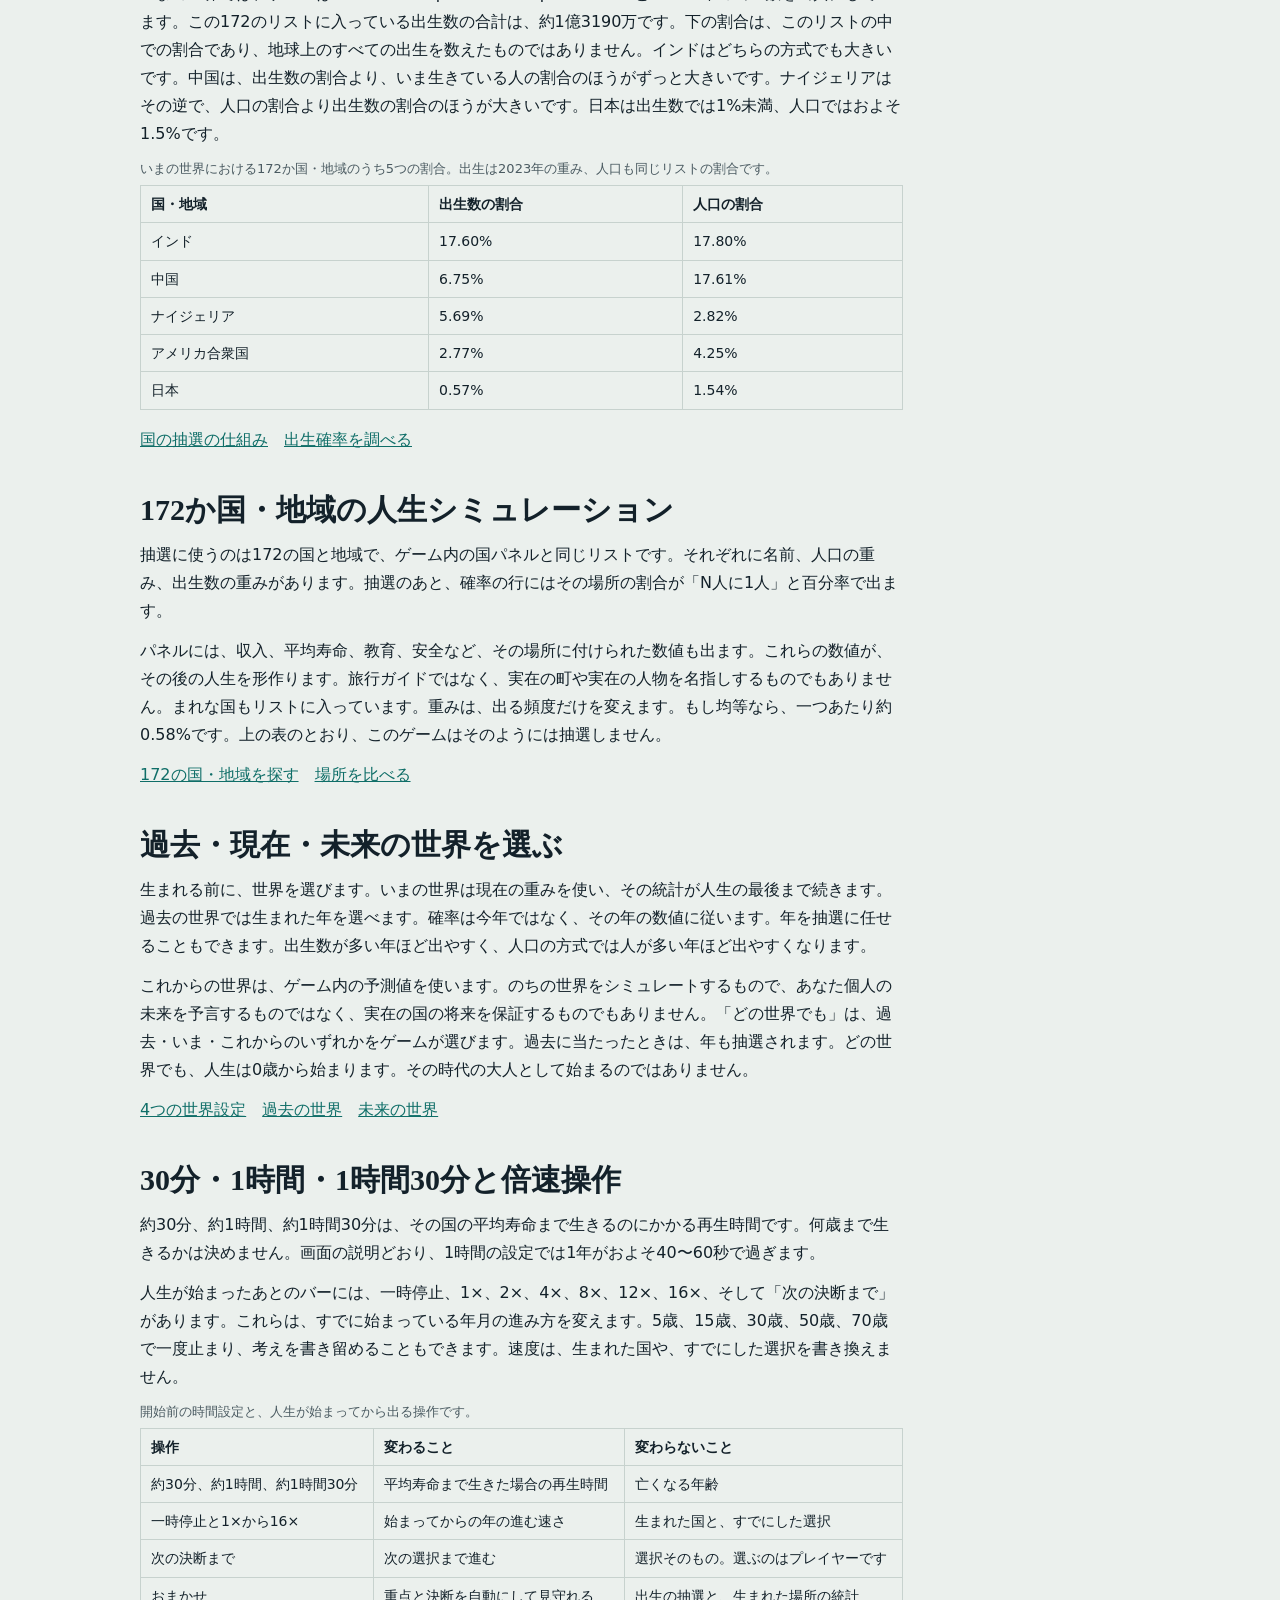
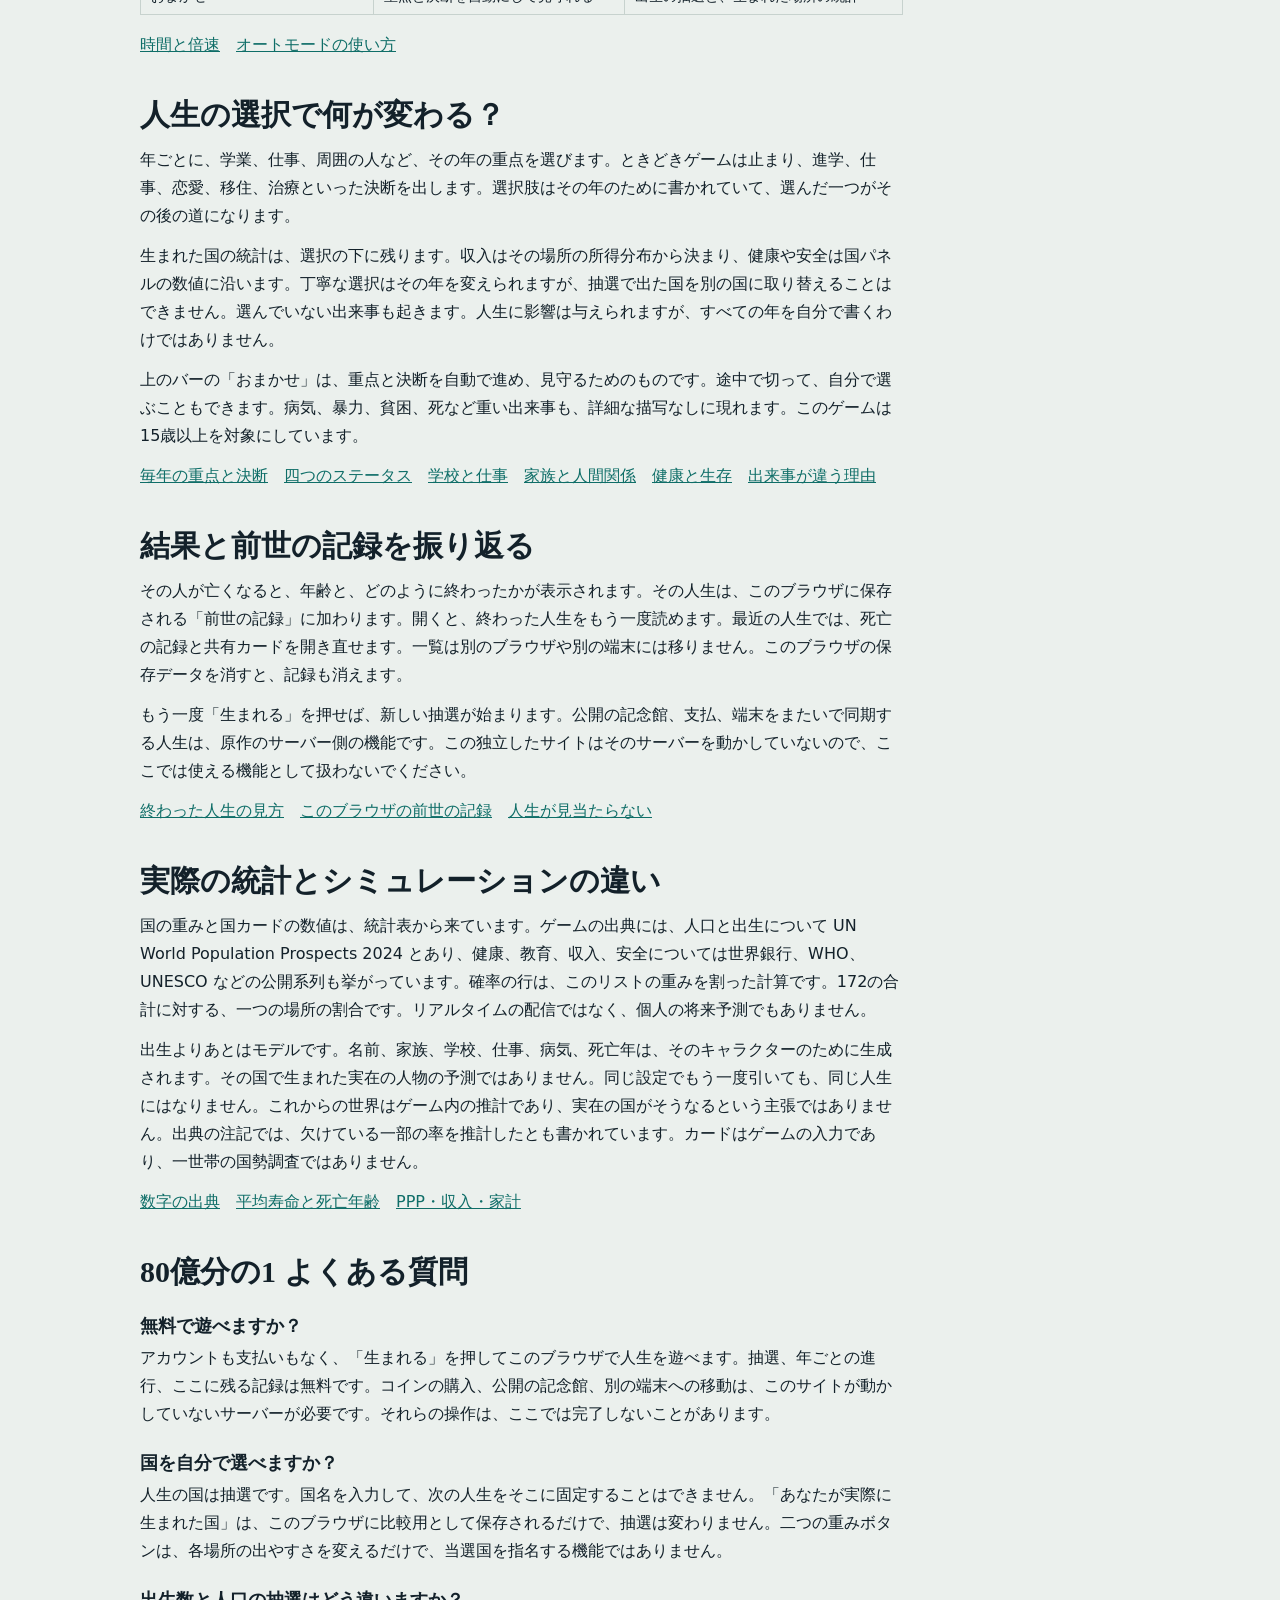
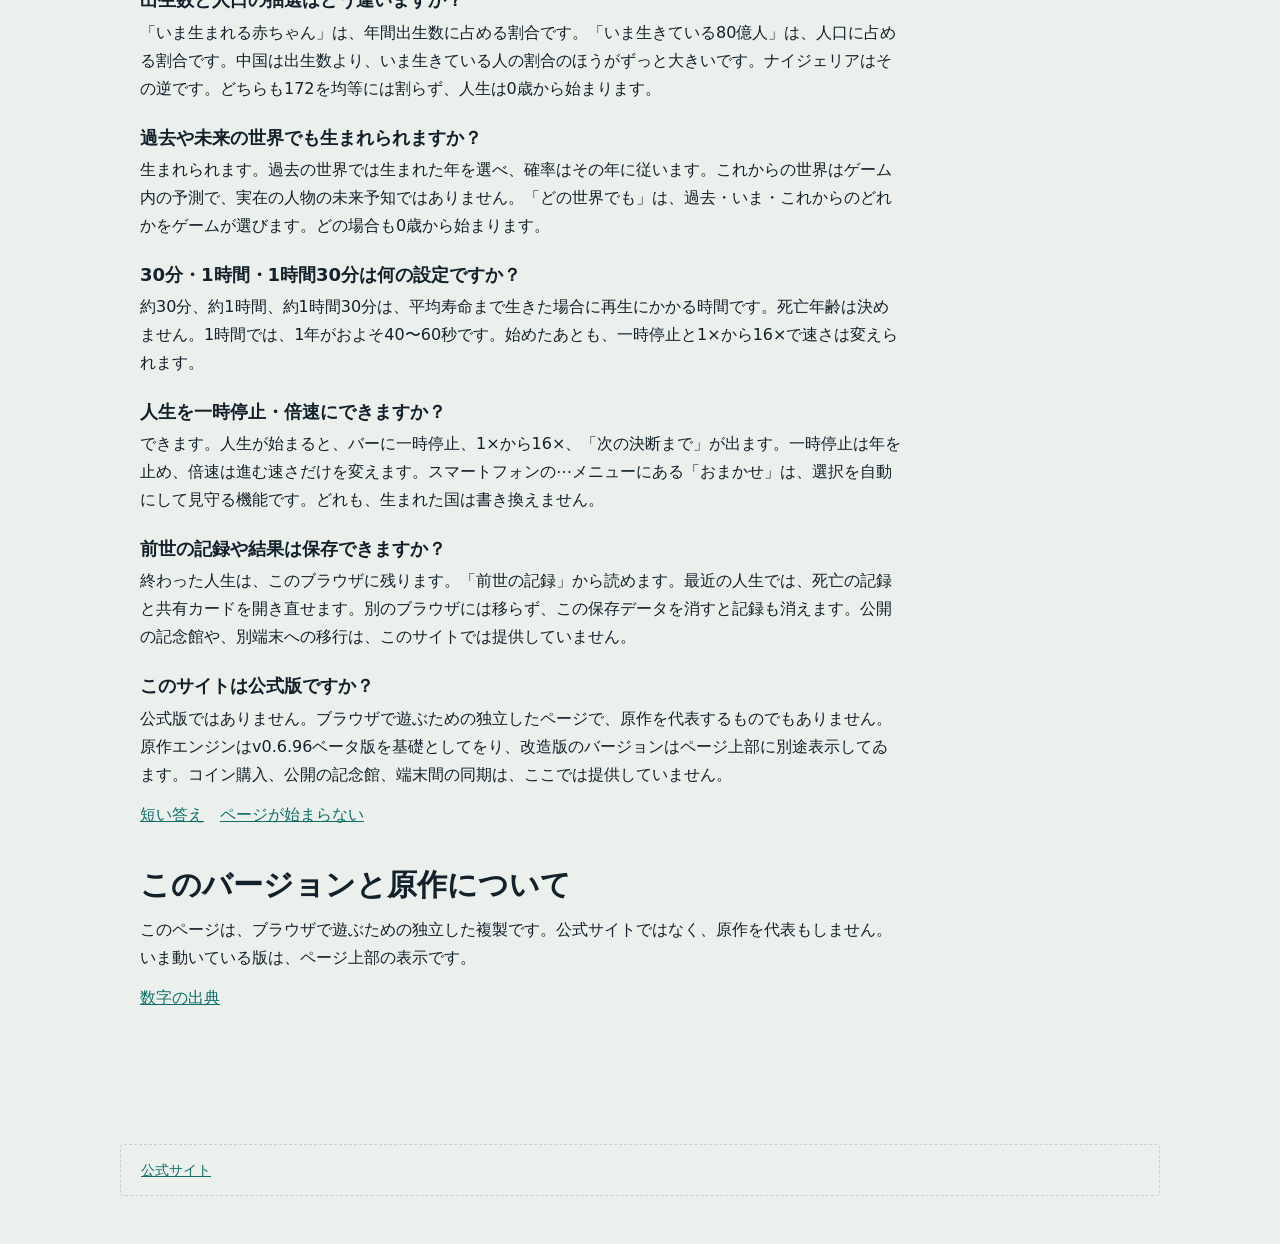
==== commit 22dc7bc1: "release: v0.5.5 native descendant totals in game results" ====
--- a/index.html
+++ b/index.html
@@ -8,7 +8,7 @@
     <div class="wrap">
     <div class="hero">
       <div class="herotext">
-        <div class="kicker"><span class="nw"><span id="verTag">改造版 v0.5.4-custom</span><span class="nw" style="margin-left:8px;font-size:11px">2026-10-15更新 · 原作 v0.6.96</span> ·</span> <span class="nw">無料の人生シミュレーション ·</span> <span class="nw">172か国の実際の統計にもとづく</span></div>
+        <div class="kicker"><span class="nw"><span id="verTag">改造版 v0.5.5-custom</span><span class="nw" style="margin-left:8px;font-size:11px">2026-10-15更新 · 原作 v0.6.96</span> ·</span> <span class="nw">無料の人生シミュレーション ·</span> <span class="nw">172か国の実際の統計にもとづく</span></div>
         <h1>80億<span style="white-space:nowrap">分の<em>1</em></span></h1>
         <p class="friendline" id="friendLine" hidden=""></p>
         <p class="memo-news" id="memoNews" role="status" hidden=""></p>
@@ -303,9 +303,9 @@
 <label>一時停止<select data-c="pause"><option value="">変更なし</option><option value="yes">停止</option><option value="no">再開</option></select></label></div>
 <div style="display:flex;gap:10px;margin-top:14px"><button id="cheatApply" type="button" class="cta" style="padding:10px 16px">現在の人生に適用</button><button id="cheatRefresh" type="button" class="ghost" style="padding:8px">状態を確認</button></div><p id="cheatStatus" style="font-size:13px"></p></div>
 <script>(function(){const $=x=>document.getElementById(x),p=$('cheatPanel');$('cheatToggle').onclick=()=>{p.hidden=!p.hidden;if(!p.hidden)showState()};$('cheatClose').onclick=()=>p.hidden=true;function showState(){const s=window.__lifeCheat?.snapshot();$('cheatCurrent').textContent=s?('現在 '+s.age+'歳 / '+s.country+' / 所持金 '+s.money+' / 階層 '+s.q+' / '+JSON.stringify(s.flags)):'ゲーム開始前です。出生条件は上の設定欄をご使用ください。';} $('cheatRefresh').onclick=showState;$('cheatApply').onclick=()=>{const f={};p.querySelectorAll('[data-c]').forEach(x=>{if(x.value!=='')f[x.dataset.c]=x.value});const r=window.__lifeCheat?.apply(f);$('cheatStatus').textContent=r?r.message:'ゲームの読み込みを確認してください';showState();};})();</script>
-<script src="./ja.js?v=0.5.4.2"></script><script src="./game.ja.js?v=0.5.4.2"></script><script src="./live-ui.js?v=0.5.4.2"></script>
-<script src="./cheat-enhancements.js?v=0.5.4.2"></script>
-<script src="./isolated-engine.js?v=0.5.4.2"></script>
-<script src="./aggregate-descendants.js?v=0.5.4.2"></script>
-<script src="./native-descendants.js?v=0.5.4.2"></script>
+<script src="./ja.js?v=0.5.5"></script><script src="./game.ja.js?v=0.5.5"></script><script src="./live-ui.js?v=0.5.5"></script>
+<script src="./cheat-enhancements.js?v=0.5.5"></script>
+<script src="./isolated-engine.js?v=0.5.5"></script>
+<script src="./aggregate-descendants.js?v=0.5.5"></script>
+<script src="./native-descendants.js?v=0.5.5"></script>
 </body></html>
